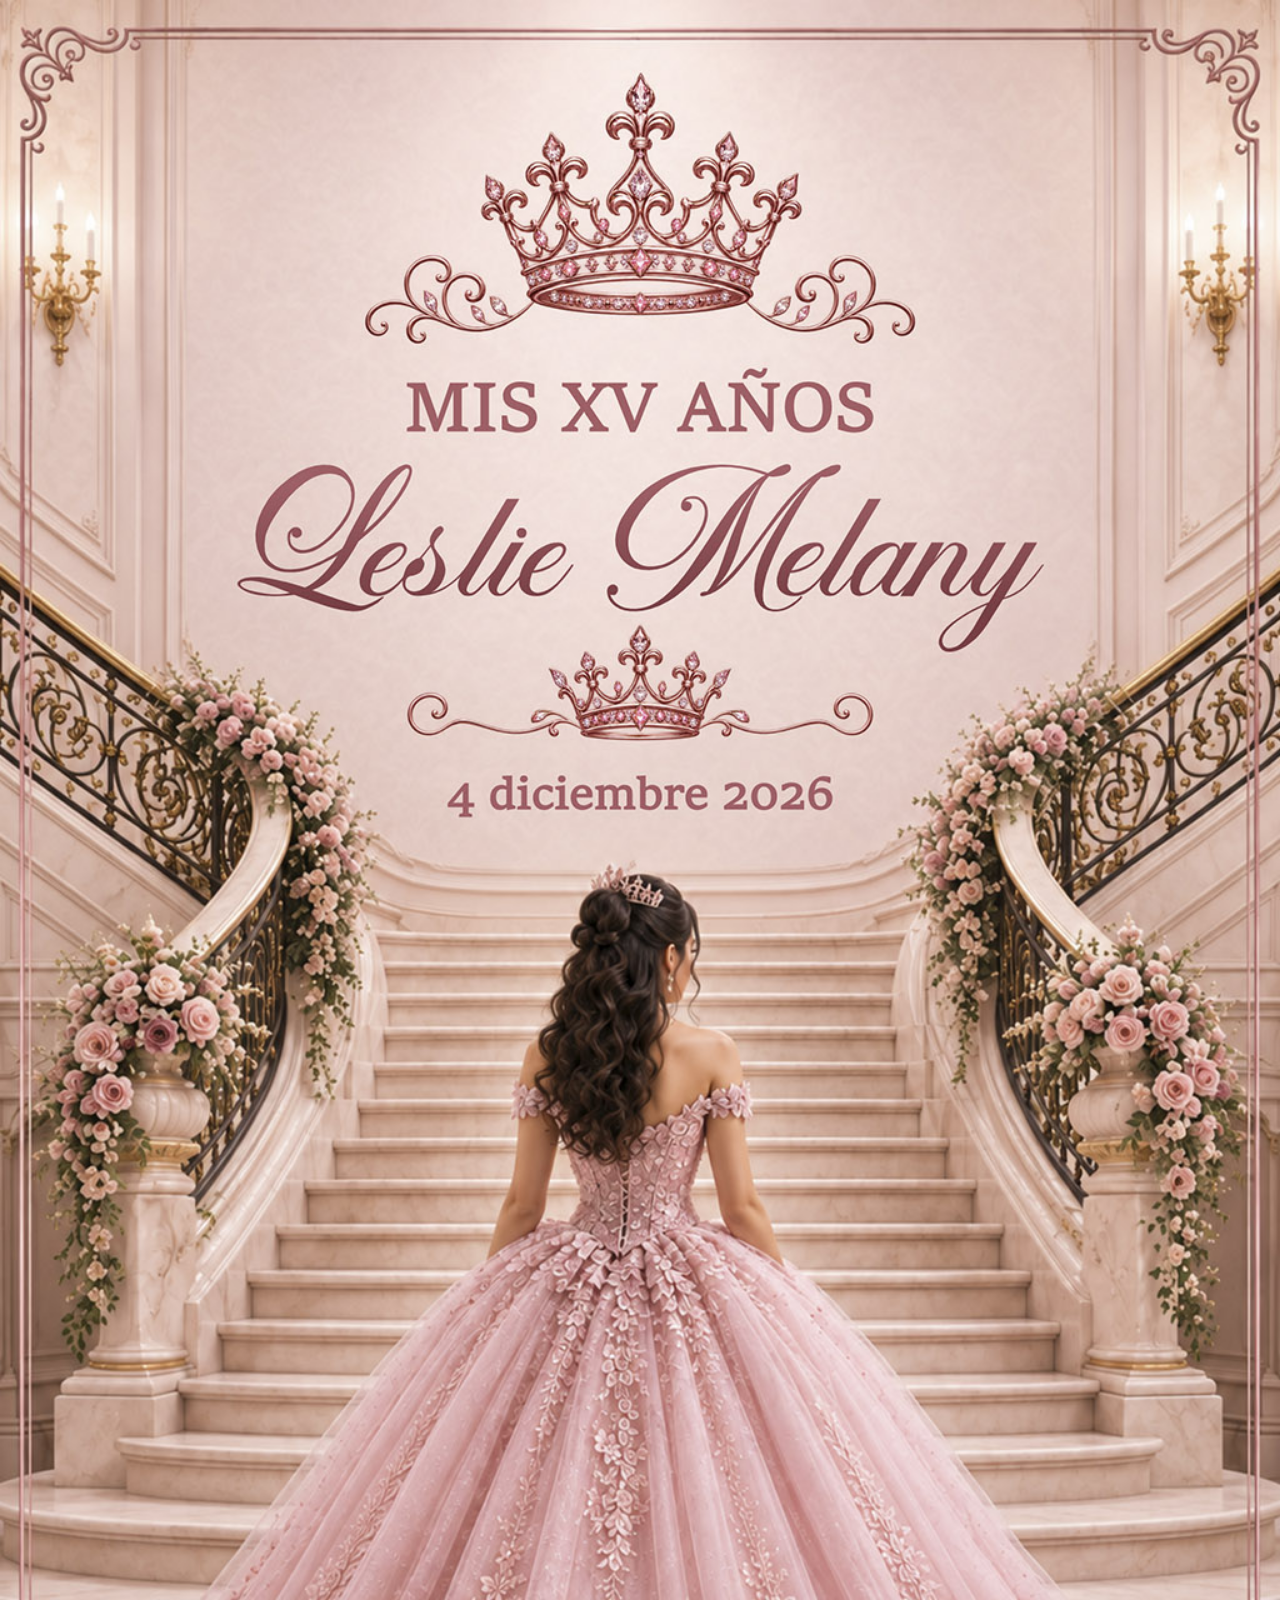
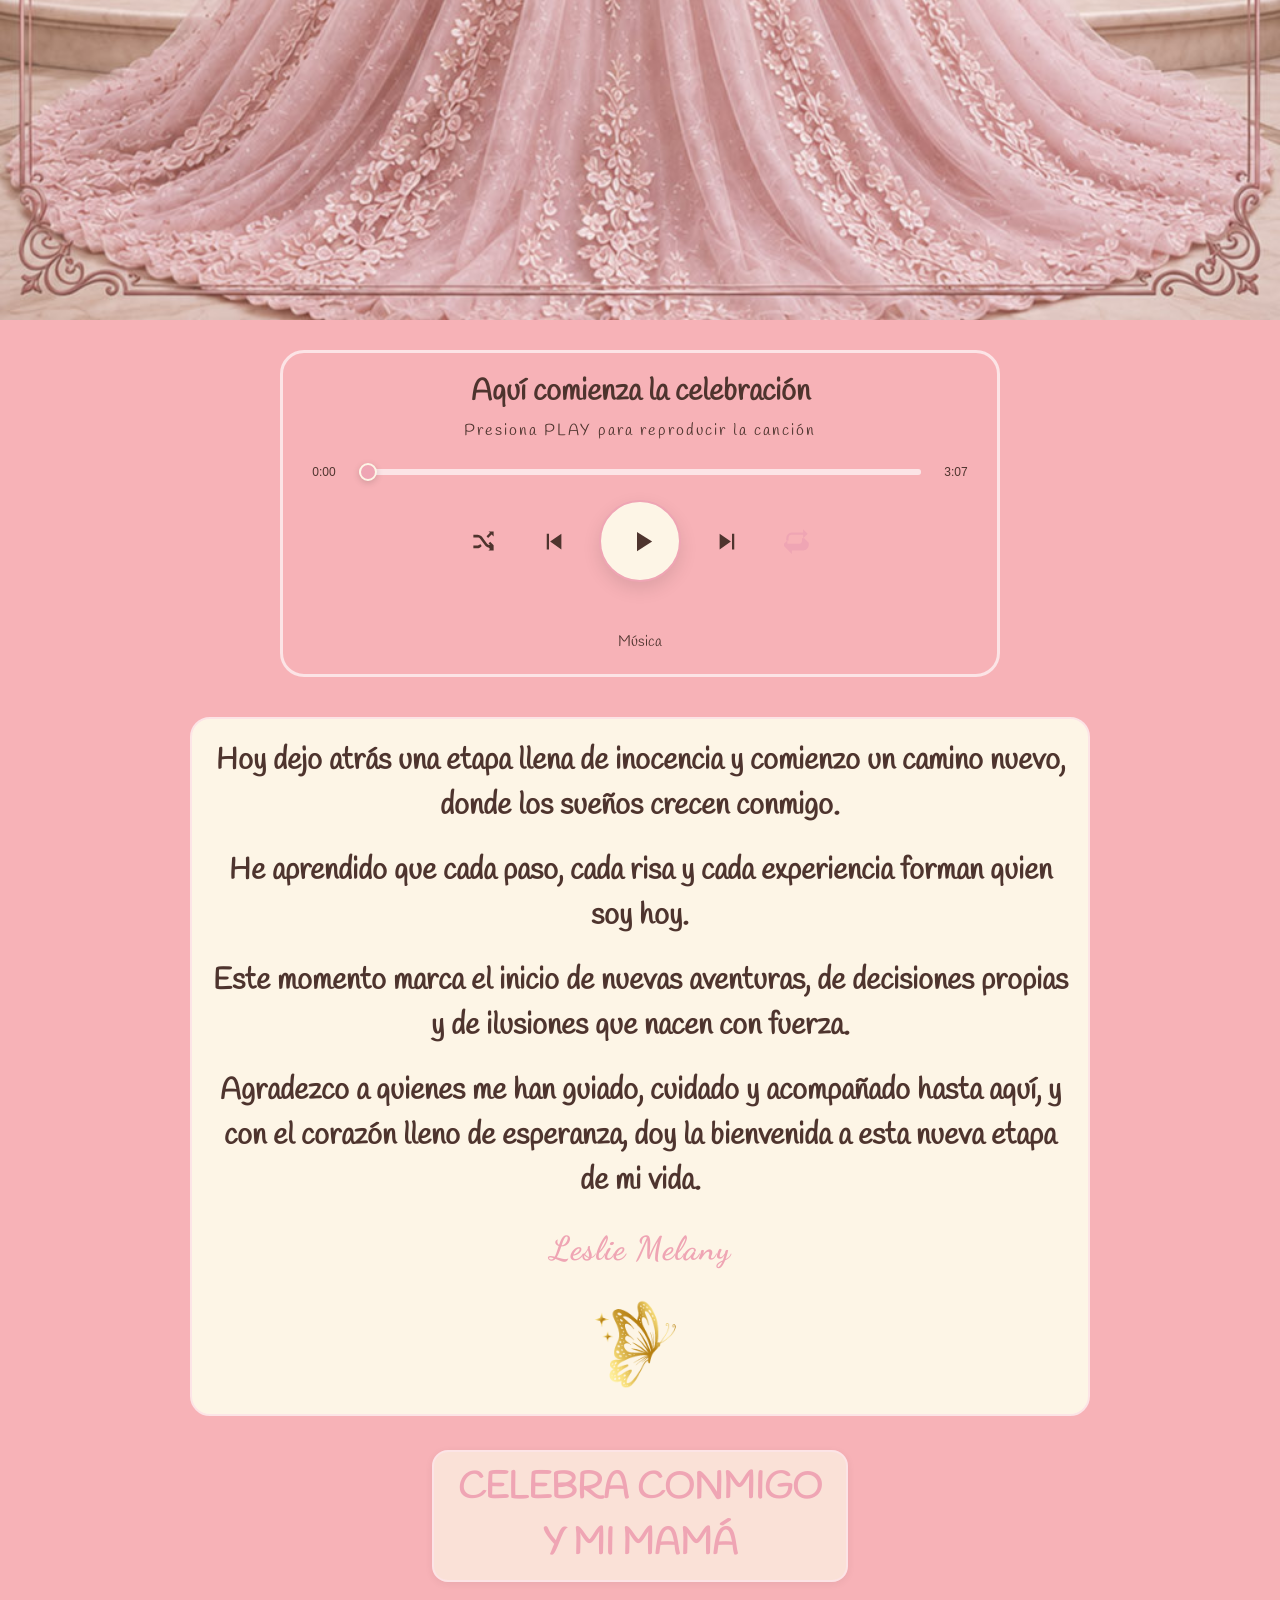
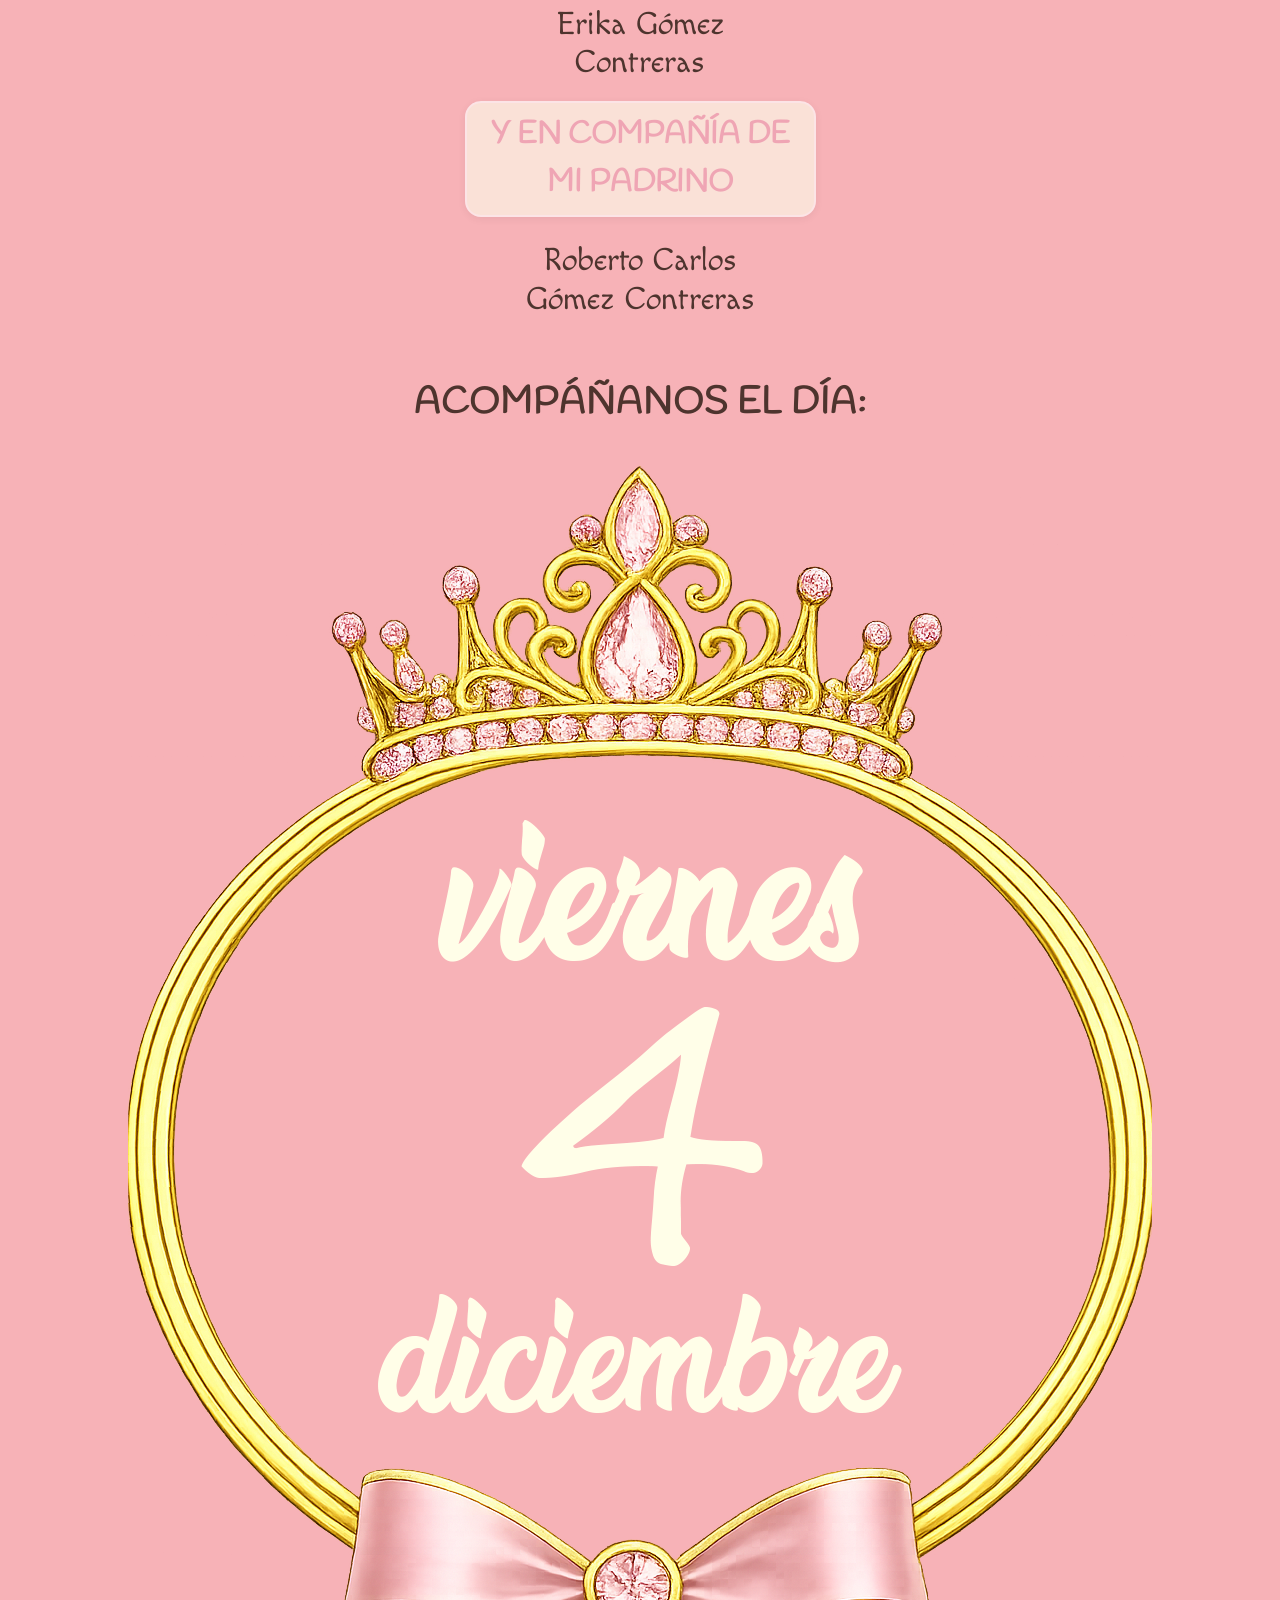
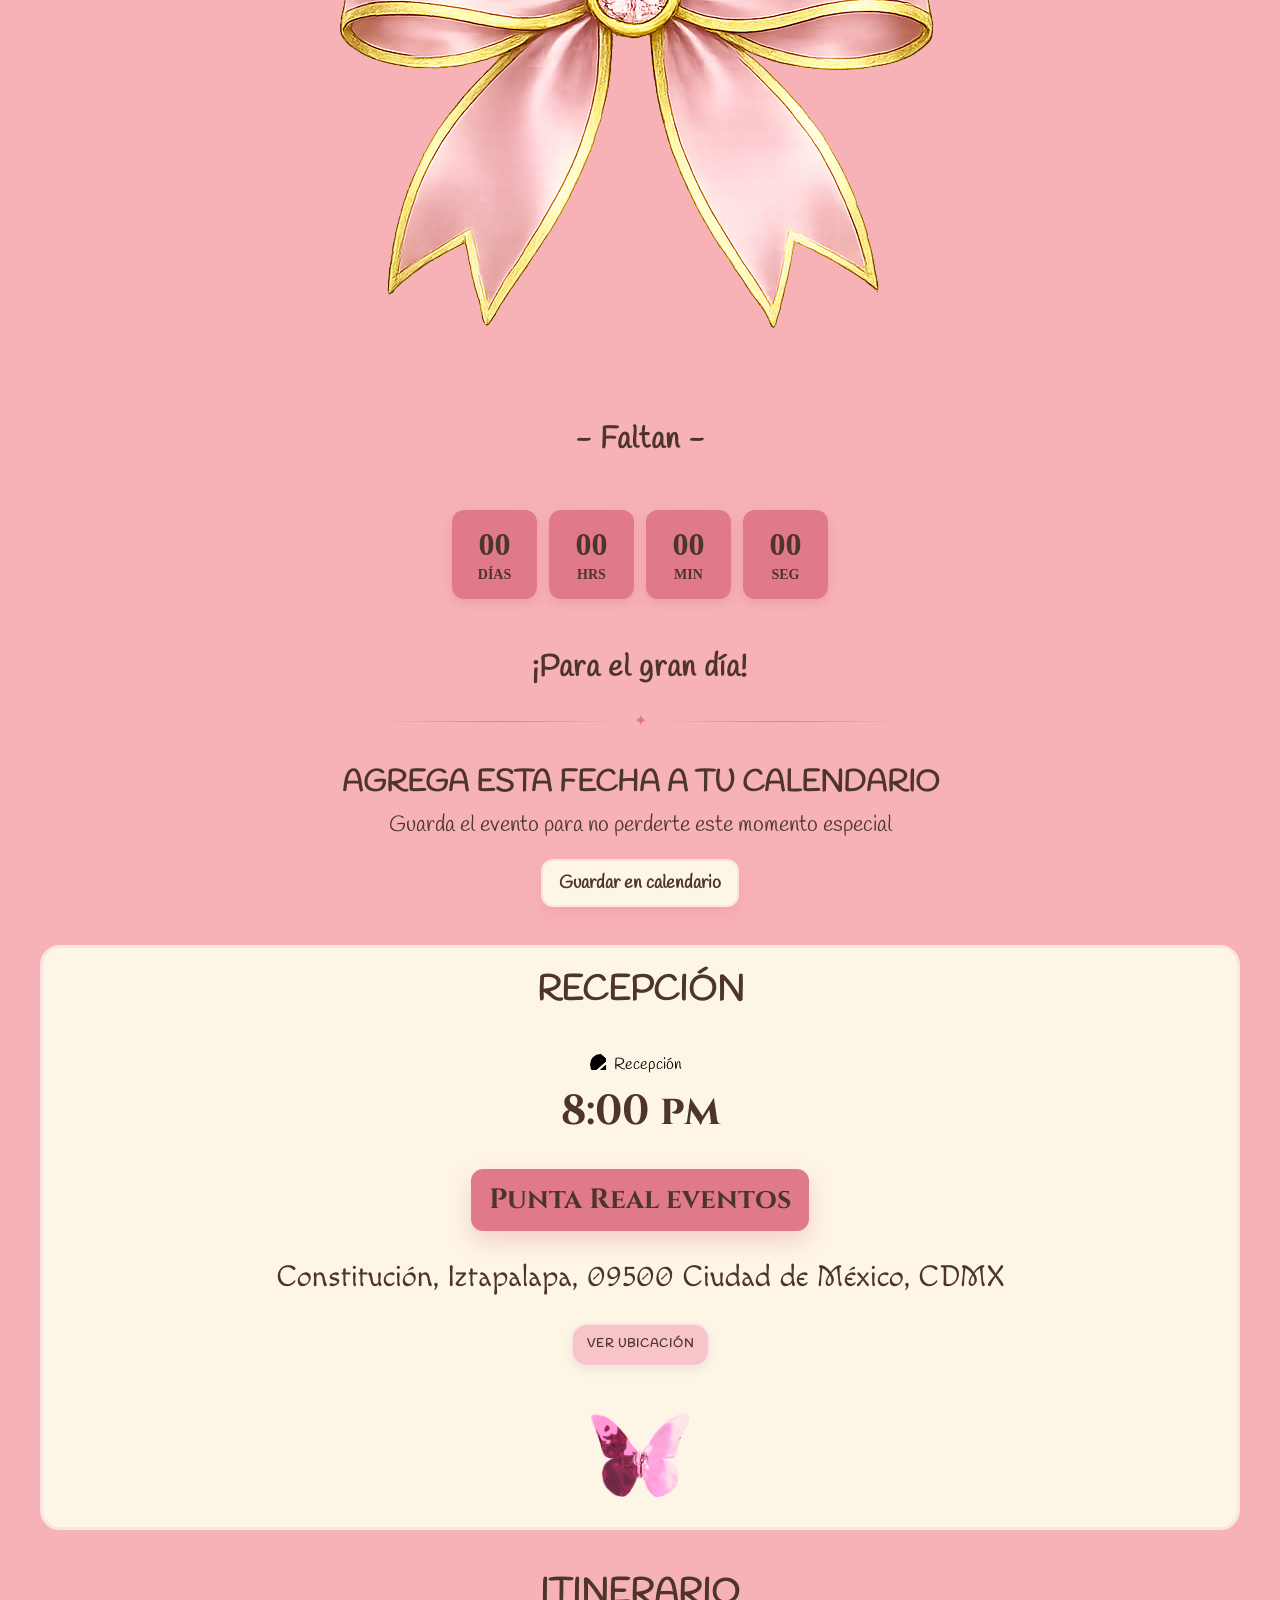
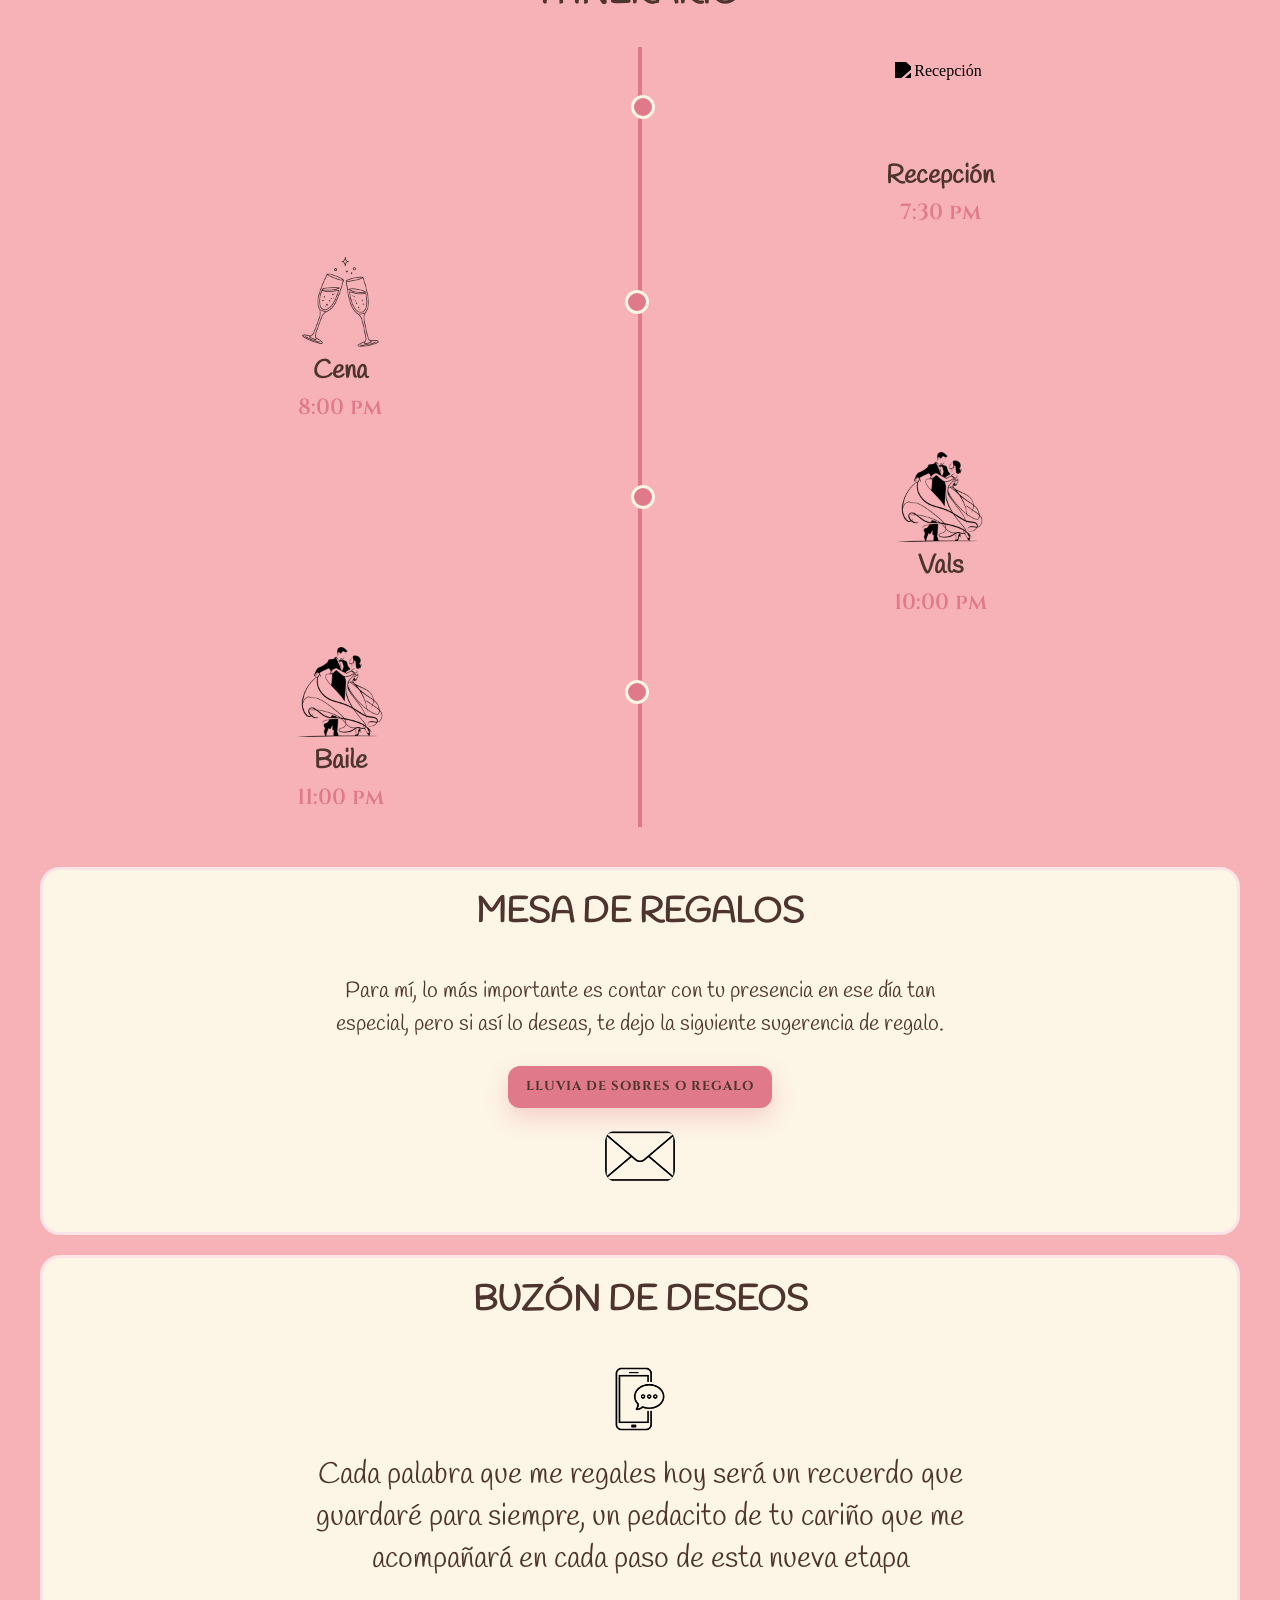
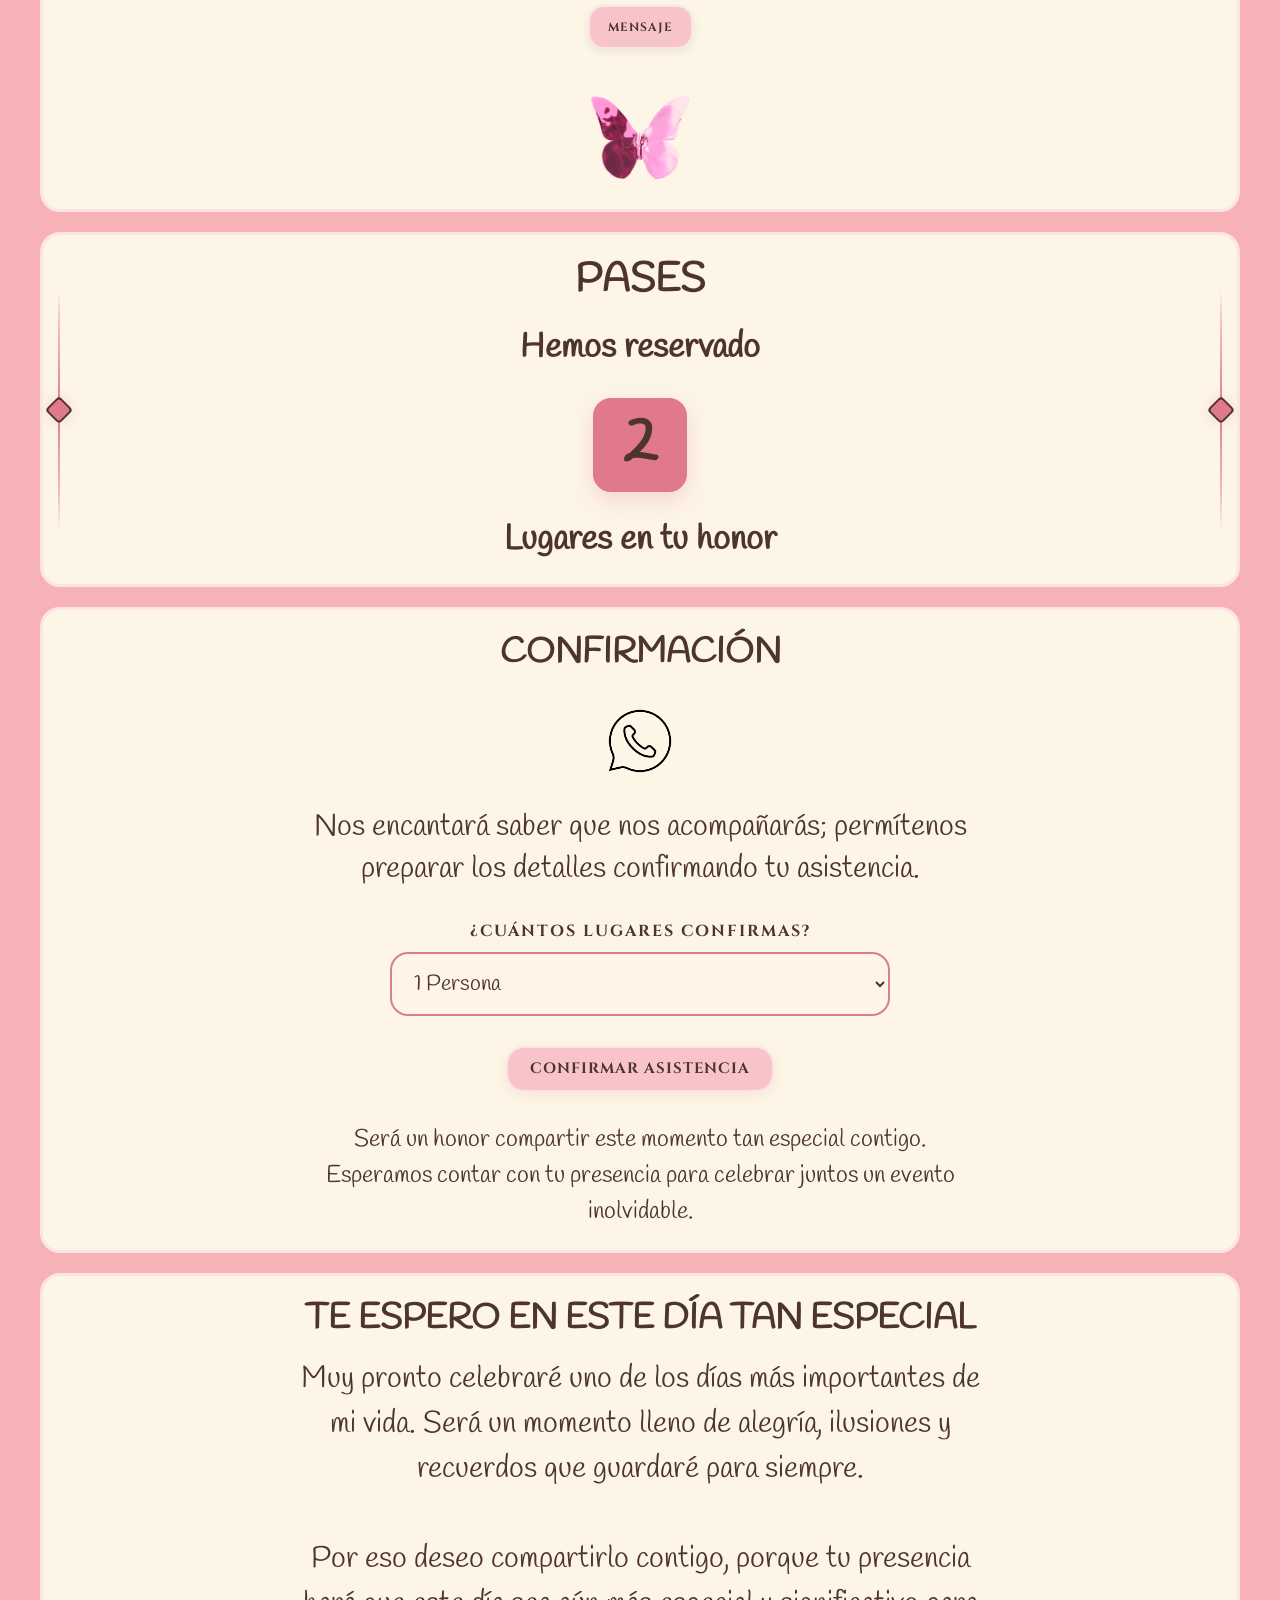
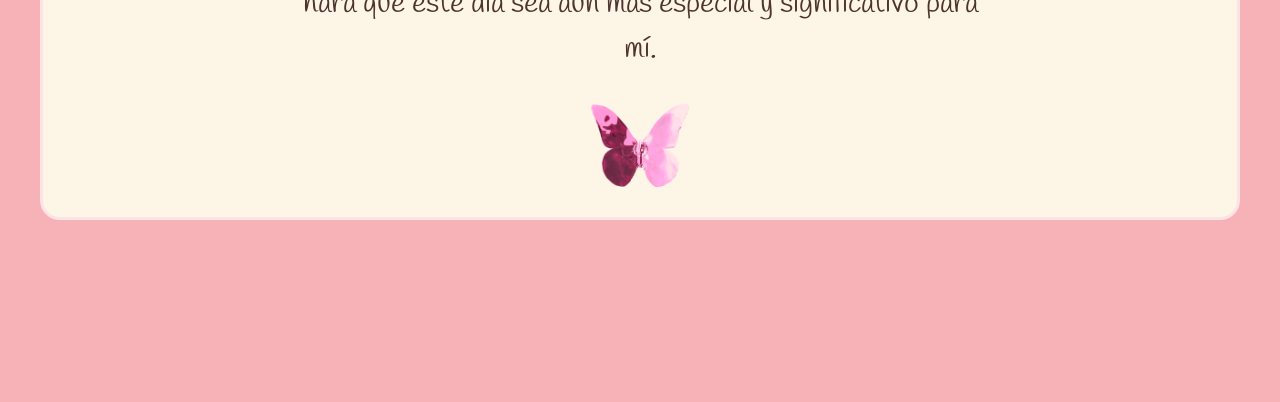
==== index.html @ 9db881d6 "sdf sdf" ====
<!DOCTYPE html>
<html lang="es">
<head>
    <meta charset="UTF-8">
    <meta name="viewport" content="width=device-width, initial-scale=1.0">
    <title>Mis XV Leslie Melany</title>

    <meta property="og:title" content="Mis XV Leslie Melany">
    <meta property="og:description" content="¡Te invito a celebrar conmigo este día tan especial!">
    <meta property="og:image" content="https://invitadoweb.github.io/LeslieMelany/f.png">
    <meta property="og:url" content="https://invitadoweb.github.io/LeslieMelany/">
    <meta property="og:type" content="website">

        <script src="js/tilda-fallback.min.js" async="" charset="utf-8"></script>
        <link rel="stylesheet" href="css/tilda-grid.min.css" type="text/css" media="all" onerror="this.loaderr='y';" />
        <link rel="stylesheet" href="css/tilda-blocks.min.css" type="text/css" media="all" onerror="this.loaderr='y';" />
        <link rel="preconnect" href="https://fonts.gstatic.com/" />
        <link href="https://fonts.googleapis.com/css2?family=Unbounded:wght@300;400;500;600;700&amp;subset=latin,cyrillic" rel="stylesheet" />
        <script nomodule="" src="js/tilda-polyfill.min.js" charset="utf-8"></script>
        <script type="text/javascript">
            function t_onReady(func) {
                if (document.readyState != "loading") { func(); } else { document.addEventListener("DOMContentLoaded", func); }
            }
            function t_onFuncLoad(funcName, okFunc, time) {
                if (typeof window[funcName] === "function") { okFunc(); } else { setTimeout(function () { t_onFuncLoad(funcName, okFunc, time); }, time || 100); }
            } 
        </script>
        <script src="js/tilda-scripts.min.js" charset="utf-8" defer="" onerror="this.loaderr='y';"></script>
        <script src="js/tilda-blocks.min.js" charset="utf-8" async="" onerror="this.loaderr='y';"></script>
        <script src="js/tilda-lazyload.min.js" charset="utf-8" async="" onerror="this.loaderr='y';"></script>
        <script src="js/tilda-events.min.js" charset="utf-8" async="" onerror="this.loaderr='y';"></script>
        <script type="text/javascript">window.dataLayer = window.dataLayer || [];</script>
        <script type="text/javascript">
            (function () {
                var ttt = "cebo"; var tt = "oog";
                var re = new RegExp("bot|g" + tt + "le|yandex|baidu|bing|msn|duckduckbot|teoma|slurp|crawler|spider|robot|crawling|fa" + ttt + "ok", "i");
                if (re.test(navigator.userAgent) === false && typeof sessionStorage != "undefined" && sessionStorage.getItem("visited") !== "y" && document.visibilityState) {
                    var style = document.createElement("style");
                    style.type = "text/css";
                    style.innerHTML = "@media screen and (min-width: 980px) {.t-records {opacity: 0;}.t-records_animated {-webkit-transition: opacity ease-in-out .2s;-moz-transition: opacity ease-in-out .2s;-o-transition: opacity ease-in-out .2s;transition: opacity ease-in-out .2s;}.t-records.t-records_visible {opacity: 1;}}";
                    document.getElementsByTagName("head")[0].appendChild(style);
                    function t_setvisRecs() {
                        var alr = document.querySelectorAll(".t-records");
                        Array.prototype.forEach.call(alr, function (el) { el.classList.add("t-records_animated"); });
                        setTimeout(function () { Array.prototype.forEach.call(alr, function (el) { el.classList.add("t-records_visible"); }); sessionStorage.setItem("visited", "y"); }, 400);
                    }
                    document.addEventListener("DOMContentLoaded", t_setvisRecs);
                }
            })();
        </script>
        <style type="text/css">div.t-records { opacity: 1; }</style>
    </head>
    <body class="t-body" style="margin: 0">
        <!--allrecords-->
        <div id="allrecords" class="t-records" data-hook="blocks-collection-content-node" data-tilda-project-id="17717526" data-tilda-page-id="172940803" data-tilda-page-alias="xv-a-camilanicole-" data-tilda-formskey="0c24ba798be5d52200f6fbb417717526" data-tilda-cookie="no" data-tilda-lazy="yes" data-tilda-root-zone="one" data-tilda-project-country="MX">

            <!-- PORTADA -->
            <div id="rec2776323803" class="r t-rec" style="" data-animationappear="off" data-record-type="131">
                <div class="t123"><div class="t-container_100"><div class="t-width t-width_100">
                    <section class="portada-143-escena">
                        <img src="img/portada.jpg" alt="Imagen fondo" class="portada-143-imagen-fondo" />
                    </section>
                    <style>
                        .portada-143-escena { width: 100%; padding: 0; background: #f5efe6; box-sizing: border-box; position: relative; overflow: hidden; }
                        .portada-143-imagen-fondo { width: 100%; height: auto; display: block; }
                    </style>
                </div></div></div>
            </div>

            <!-- MÚSICA — FIX: quitado data-iniciado="true" del HTML, el script lo pone él solo -->
            <div id="rec2776324003" class="r t-rec" style="" data-animationappear="off" data-record-type="131">
                <div class="t123"><div class="t-container_100"><div class="t-width t-width_100">
                    <link href="https://fonts.googleapis.com/css2?family=Handlee&display=swap" rel="stylesheet" />
          
                    
                    <!-- SIN data-iniciado="true" aquí — eso era el bug -->
                    <section class="musica-guion143-wrapper" data-bloque="musica-guion143">
                        <div class="musica-guion143-reproductor">
                            <div class="musica-guion143-titulo">Aquí comienza la celebración</div>
                            <div class="musica-guion143-indicacion">Presiona PLAY para reproducir la canción</div>
                            <div class="musica-guion143-progreso-contenedor">
                                <span class="musica-guion143-tiempo" data-musica-guion143-actual="">0:00</span>
                                <input class="musica-guion143-progreso" data-musica-guion143-progreso="" type="range" min="0" max="100" value="0" step="0.1" aria-label="Progreso de la canción" style="--musica-guion143-progreso: 0%" />
                                <span class="musica-guion143-tiempo" data-musica-guion143-duracion="">0:00</span>
                            </div>
                            <div class="musica-guion143-controles">
                                <button class="musica-guion143-control" data-musica-guion143-aleatorio="" type="button" aria-label="Activar reproducción aleatoria" aria-pressed="false">
                                    <svg viewBox="0 0 24 24" aria-hidden="true"><path d="M16.5 3H21v4.5l-1.8-1.8-3.1 3.1-1.4-1.4 3.1-3.1L16.5 3ZM3 6h3.6c1.7 0 3.2.8 4.2 2.1l4.4 5.8c.6.7 1.4 1.1 2.3 1.1h.3l-1.3-1.3 1.4-1.4L21 15.4V20h-4.6l1.4-1.4-1.3-1.3c-1.2-.2-2.2-.8-3-1.8L9.2 9.7C8.6 8.9 7.7 8.5 6.6 8.5H3V6Zm6.1 8.2 1.3 1.7c-1 1.3-2.4 2.1-4 2.1H3v-2.5h3.4c1 0 1.9-.4 2.7-1.3Z"></path></svg>
                                </button>
                                <button class="musica-guion143-control" data-musica-guion143-anterior="" type="button" aria-label="Volver al inicio de la canción">
                                    <svg viewBox="0 0 24 24" aria-hidden="true"><path d="M6 5h2v14H6V5Zm3 7 10-7v14L9 12Z"></path></svg>
                                </button>
                                <button class="musica-guion143-boton-principal" data-musica-guion143-play="" type="button" aria-label="Reproducir canción" aria-pressed="false">
                                    <svg class="musica-guion143-icono-play" viewBox="0 0 24 24" aria-hidden="true"><path d="M8 5v14l11-7L8 5Z"></path></svg>
                                    <svg class="musica-guion143-icono-pausa" viewBox="0 0 24 24" aria-hidden="true"><path d="M7 5h4v14H7V5Zm6 0h4v14h-4V5Z"></path></svg>
                                </button>
                                <button class="musica-guion143-control" data-musica-guion143-siguiente="" type="button" aria-label="Avanzar 10 segundos">
                                    <svg viewBox="0 0 24 24" aria-hidden="true"><path d="M16 5h2v14h-2V5ZM5 5l10 7-10 7V5Z"></path></svg>
                                </button>
                                <button class="musica-guion143-control musica-guion143-control-activo" data-musica-guion143-repetir="" type="button" aria-label="Desactivar repetición" aria-pressed="true">
                                    <svg viewBox="0 0 24 24" aria-hidden="true"><path d="m17 1 4 4-4 4V6H7a3 3 0 0 0-3 3v2H2V9a5 5 0 0 1 5-5h10V1Zm5 12v2a5 5 0 0 1-5 5H7v3l-4-4-4-4 4-4v3h10a3 3 0 0 0 3-3v-2h2Z"></path></svg>
                                </button>
                            </div>
                            <div class="musica-guion143-eq" aria-hidden="true">
                                <div class="musica-guion143-bar"></div>
                                <div class="musica-guion143-bar"></div>
                                <div class="musica-guion143-bar"></div>
                                <div class="musica-guion143-bar"></div>
                                <div class="musica-guion143-bar"></div>
                            </div>
                            <div class="musica-guion143-estado" data-musica-guion143-estado="" aria-live="polite">Música</div>
                        </div>
                    </section>

                    <script>
                    (function () {
                        var bloque = document.querySelector('[data-bloque="musica-guion143"]');
                        if (!bloque) return;

                        var reproductor   = bloque.querySelector('.musica-guion143-reproductor');
                        var botonPlay     = bloque.querySelector('[data-musica-guion143-play]');
                        var botonAnterior = bloque.querySelector('[data-musica-guion143-anterior]');
                        var botonSiguiente= bloque.querySelector('[data-musica-guion143-siguiente]');
                        var botonAleatorio= bloque.querySelector('[data-musica-guion143-aleatorio]');
                        var botonRepetir  = bloque.querySelector('[data-musica-guion143-repetir]');
                        var progreso      = bloque.querySelector('[data-musica-guion143-progreso]');
                        var tiempoActual  = bloque.querySelector('[data-musica-guion143-actual]');
                        var duracionEl    = bloque.querySelector('[data-musica-guion143-duracion]');
                        var estado        = bloque.querySelector('[data-musica-guion143-estado]');

                        var audio = new Audio('audio.mp3');
                        audio.preload = 'auto';
                        audio.loop = true;

                        function formatear(s) {
                            if (!Number.isFinite(s)) return '0:00';
                            return Math.floor(s/60) + ':' + String(Math.floor(s%60)).padStart(2,'0');
                        }

                        function actualizarBoton() {
                            var rep = !audio.paused;
                            botonPlay.classList.toggle('musica-guion143-playing', rep);
                            reproductor.classList.toggle('musica-guion143-reproduciendo', rep);
                            botonPlay.setAttribute('aria-pressed', String(rep));
                            botonPlay.setAttribute('aria-label', rep ? 'Pausar canción' : 'Reproducir canción');
                            estado.textContent = rep ? 'Reproduciendo' : 'Música';
                        }

                        function actualizarProgreso() {
                            if (!Number.isFinite(audio.duration) || audio.duration <= 0) return;
                            var pct = (audio.currentTime / audio.duration) * 100;
                            progreso.value = pct;
                            progreso.style.setProperty('--musica-guion143-progreso', pct + '%');
                            tiempoActual.textContent = formatear(audio.currentTime);
                        }

                        botonPlay.addEventListener('click', function () {
                            if (audio.paused) {
                                audio.play().catch(function(e) {
                                    estado.textContent = 'Presiona nuevamente para reproducir';
                                });
                            } else {
                                audio.pause();
                            }
                        });

                        botonAnterior.addEventListener('click', function () {
                            audio.currentTime = 0;
                            actualizarProgreso();
                        });

                        botonSiguiente.addEventListener('click', function () {
                            if (!Number.isFinite(audio.duration)) return;
                            audio.currentTime = Math.min(audio.currentTime + 10, audio.duration);
                            actualizarProgreso();
                        });

                        botonAleatorio.addEventListener('click', function () {
                            var activo = botonAleatorio.getAttribute('aria-pressed') !== 'true';
                            botonAleatorio.setAttribute('aria-pressed', String(activo));
                            botonAleatorio.classList.toggle('musica-guion143-control-activo', activo);
                        });

                        botonRepetir.addEventListener('click', function () {
                            audio.loop = !audio.loop;
                            botonRepetir.setAttribute('aria-pressed', String(audio.loop));
                            botonRepetir.classList.toggle('musica-guion143-control-activo', audio.loop);
                        });

                        progreso.addEventListener('input', function () {
                            if (!Number.isFinite(audio.duration) || audio.duration <= 0) return;
                            var pct = Number(progreso.value);
                            audio.currentTime = (pct / 100) * audio.duration;
                            progreso.style.setProperty('--musica-guion143-progreso', pct + '%');
                            tiempoActual.textContent = formatear(audio.currentTime);
                        });

                        audio.addEventListener('loadedmetadata', function () { duracionEl.textContent = formatear(audio.duration); });
                        audio.addEventListener('durationchange',  function () { duracionEl.textContent = formatear(audio.duration); });
                        audio.addEventListener('timeupdate', actualizarProgreso);
                        audio.addEventListener('play',  actualizarBoton);
                        audio.addEventListener('pause', actualizarBoton);
                        audio.addEventListener('ended', function () {
                            if (!audio.loop) { audio.currentTime = 0; actualizarProgreso(); actualizarBoton(); }
                        });
                        audio.addEventListener('error', function () {
                            estado.textContent = 'No fue posible cargar la canción';
                            botonPlay.classList.remove('musica-guion143-playing');
                            reproductor.classList.remove('musica-guion143-reproduciendo');
                        });

                        progreso.style.setProperty('--musica-guion143-progreso', '0%');
                        actualizarBoton();
                    })();
                    </script>
                </div></div></div>
            </div>

            <!-- PENSAMIENTO -->
            <div id="rec2776324103" class="r t-rec" style="" data-animationappear="off" data-record-type="131">
                <div class="t123"><div class="t-container_100"><div class="t-width t-width_100">
                    <link href="https://fonts.googleapis.com/css2?family=Handlee&family=Dancing+Script:wght@600&display=swap" rel="stylesheet" />
                    <section class="pensamiento-g143-wrapper" data-pensamiento-g143="">
                        <div class="pensamiento-g143-container">
                            <div class="pensamiento-g143-contenido">
                                <p class="pensamiento-g143-parrafo pensamiento-g143-fade">Hoy dejo atrás una etapa llena de inocencia y comienzo un camino nuevo, donde los sueños crecen conmigo.</p>
                                <p class="pensamiento-g143-parrafo pensamiento-g143-fade">He aprendido que cada paso, cada risa y cada experiencia forman quien soy hoy.</p>
                                <p class="pensamiento-g143-parrafo pensamiento-g143-fade">Este momento marca el inicio de nuevas aventuras, de decisiones propias y de ilusiones que nacen con fuerza.</p>
                                <p class="pensamiento-g143-parrafo pensamiento-g143-fade">Agradezco a quienes me han guiado, cuidado y acompañado hasta aquí, y con el corazón lleno de esperanza, doy la bienvenida a esta nueva etapa de mi vida.</p>



<p class="pensamiento-g143-parrafo pensamiento-g143-firma pensamiento-g143-fade"> Leslie Melany  </p>



                                <img src="gifs/gif2.gif" alt="Imagen decorativa" class="pensamiento-g143-gif pensamiento-g143-fade" loading="lazy" decoding="async" />
                            </div>
                        </div>
                    </section>
                    <script>
                    (function () {
                        var bloque = document.querySelector('[data-pensamiento-g143]');
                        if (!bloque) return;
                        var elementos = bloque.querySelectorAll('.pensamiento-g143-fade');
                        function mostrar() { elementos.forEach(function(e){ e.classList.add('pensamiento-g143-visible'); }); }
                        if (window.matchMedia('(prefers-reduced-motion: reduce)').matches || !('IntersectionObserver' in window)) { mostrar(); return; }
                        var obs = new IntersectionObserver(function(entries){ entries.forEach(function(entry){ if(entry.isIntersecting){ entry.target.classList.add('pensamiento-g143-visible'); obs.unobserve(entry.target); } }); }, { threshold: 0.15 });
                        elementos.forEach(function(e){ obs.observe(e); });
                    })();
                    </script>
                </div></div></div>
            </div>

            <!-- PADRES -->
            <div id="rec2776324303" class="r t-rec" style="" data-animationappear="off" data-record-type="131">
                <div class="t123"><div class="t-container_100"><div class="t-width t-width_100">
                    <link href="https://fonts.googleapis.com/css2?family=Handlee&family=Mountains+of+Christmas&family=Macondo&display=swap" rel="stylesheet" />
                    <section class="padres-guion-143-escena" data-padres-guion-143="">
                        <div class="padres-guion-143-texto-wrap">
                            <div class="padres-guion-143-texto padres-guion-143-fade">CELEBRA CONMIGO</div>
                            <div class="padres-guion-143-texto padres-guion-143-fade">Y MI MAMÁ</div>
                        </div>

                        
                        <div class="padres-guion-143-padres-wrap">
                            <div class="padres-guion-143-linea-madre">
                                <!--<img src="gifs/gif3.gif" class="padres-guion-143-img padres-guion-143-slide-left" alt="Decoración de mamá" decoding="async" />-->
                                <div class="padres-guion-143-madre padres-guion-143-fade">

                                    <div>Erika Gómez<br> Contreras </div>
                                 

                                </div>
                            </div>
                        </div>
                        <br>
                        
                      
                        
                        <div class="padres-guion-143-padrinos-titulo-wrap">
                            <div class="padres-guion-143-padrinos-titulo padres-guion-143-fade">Y EN COMPAÑÍA DE</div>
                            <div class="padres-guion-143-padrinos-titulo padres-guion-143-fade">MI PADRINO</div>
                        </div>
                        <div class="padres-guion-143-padrinos-wrap">
                            <div class="padres-guion-143-linea-madrina">
                             
                                <div class="padres-guion-143-madrina padres-guion-143-fade"><div> Roberto Carlos<br>Gómez Contreras </div></div>
                            </div>
                        </div>


                    </section>
                    <script>
                    (function () {
                        var bloque = document.querySelector('[data-padres-guion-143]');
                        if (!bloque) return;
                        var elementos = bloque.querySelectorAll('.padres-guion-143-fade, .padres-guion-143-slide-right, .padres-guion-143-slide-left');
                        function mostrar() { elementos.forEach(function(e){ e.classList.add('padres-guion-143-visible'); }); }
                        if (window.matchMedia('(prefers-reduced-motion: reduce)').matches || !('IntersectionObserver' in window)) { mostrar(); return; }
                        var obs = new IntersectionObserver(function(entries){ entries.forEach(function(entry){ if(entry.isIntersecting){ entry.target.classList.add('padres-guion-143-visible'); obs.unobserve(entry.target); } }); }, { threshold: 0.2 });
                        elementos.forEach(function(e){ obs.observe(e); });
                    })();
                    </script>
                </div></div></div>
            </div>

            <!-- FECHA / COUNTDOWN -->
            <div id="rec2776324703" class="r t-rec" style="" data-animationappear="off" data-record-type="131">
                <div class="t123"><div class="t-container_100"><div class="t-width t-width_100">
                    <link href="https://fonts.googleapis.com/css2?family=Handlee&display=swap" rel="stylesheet" />
                    <section class="fecha-p5-escena">
                        <div class="fecha-p5-contenedor">
                            <div class="fecha-p5-texto fecha-p5-fade visible">ACOMPÁÑANOS EL DÍA:</div>
                            <div class="fecha-p5-imagen-wrap fecha-p5-fade visible">
                                <img src="img/foto.png" alt="Imagen invitación" class="fecha-p5-imagen" />
                            </div>
                            <div class="fecha-p5-espacio"></div>
                            <div class="fecha-p5-texto fecha-p5-texto-secundario fecha-p5-fade visible">- Faltan -</div>
                            <div class="fecha-p5-espacio-grande"></div>
                            <div class="fecha-p5-countdown fecha-p5-fade visible">
                                <div class="fecha-p5-countdown-item"><div class="fecha-p5-countdown-number" id="fecha-p5-days">00</div><div class="fecha-p5-countdown-label">DÍAS</div></div>
                                <div class="fecha-p5-countdown-item"><div class="fecha-p5-countdown-number" id="fecha-p5-hours">00</div><div class="fecha-p5-countdown-label">HRS</div></div>
                                <div class="fecha-p5-countdown-item"><div class="fecha-p5-countdown-number" id="fecha-p5-minutes">00</div><div class="fecha-p5-countdown-label">MIN</div></div>
                                <div class="fecha-p5-countdown-item fecha-p5-countdown-segundos fecha-p5-segundos-salto" id="fecha-p5-seconds-box"><div class="fecha-p5-countdown-number" id="fecha-p5-seconds">00</div><div class="fecha-p5-countdown-label">SEG</div></div>
                            </div>
                            <div class="fecha-p5-espacio"></div>
                            <div class="fecha-p5-texto fecha-p5-texto-secundario fecha-p5-fade visible">¡Para el gran día!</div>
                            <div class="fecha-p5-separador fecha-p5-fade visible"><span></span><div class="fecha-p5-separador-icono">✦</div><span></span></div>
                            <div class="fecha-p5-calendar-wrap fecha-p5-fade visible">
                                <div class="fecha-p5-calendar-titulo">AGREGA ESTA FECHA A TU CALENDARIO</div>
                                <div class="fecha-p5-calendar-subtitulo">Guarda el evento para no perderte este momento especial</div>
                                <div class="fecha-p5-calendar-botones">
                                    <button type="button" id="fecha-p5-smart-calendar" class="fecha-p5-calendar-btn">Guardar en calendario</button>
                                </div>
                            </div>
                        </div>  
                    </section>
                    <script>
                    (function () {
                        var elementos = document.querySelectorAll('.fecha-p5-fade');
                        if ('IntersectionObserver' in window) {
                            var obs = new IntersectionObserver(function(entries,o){ entries.forEach(function(entry){ if(entry.isIntersecting){ entry.target.classList.add('visible'); o.unobserve(entry.target); } }); }, { threshold: 0.2 });
                            elementos.forEach(function(e){ obs.observe(e); });
                        } else { elementos.forEach(function(e){ e.classList.add('visible'); }); }
                    })();
                    (function () {
                        var countdownDate = new Date('Dec 04, 2026 20:00:00').getTime();
                        var eDias=document.getElementById('fecha-p5-days'), eHoras=document.getElementById('fecha-p5-hours'), eMin=document.getElementById('fecha-p5-minutes'), eSeg=document.getElementById('fecha-p5-seconds'), eBox=document.getElementById('fecha-p5-seconds-box');
                        var segAnterior=null;
                        function animar(){ eBox.classList.remove('fecha-p5-segundos-salto'); void eBox.offsetWidth; eBox.classList.add('fecha-p5-segundos-salto'); }
                        function tick(){
                            var d=Math.max(countdownDate-new Date().getTime(),0);
                            var dias=Math.floor(d/(864e5)), horas=Math.floor((d%864e5)/36e5), min=Math.floor((d%36e5)/6e4), seg=Math.floor((d%6e4)/1e3);
                            eDias.textContent=String(dias).padStart(2,'0'); eHoras.textContent=String(horas).padStart(2,'0'); eMin.textContent=String(min).padStart(2,'0'); eSeg.textContent=String(seg).padStart(2,'0');
                            if(segAnterior!==null && segAnterior!==seg && d>0) animar();
                            segAnterior=seg;
                        }
                        tick(); setInterval(tick,1000);
                    })();
                    (function(){
                        var title='Acompáñanos el gran día', desc='Guarda el evento un día antes.', loc='Ubicación en Invitación digital';
                        var start=new Date('2026-12-04T20:00:00'), end=new Date('2026-12-04T20:00:00');
                        function gDate(d){ var u=new Date(d.getTime()-d.getTimezoneOffset()*60000); return u.toISOString().replace(/[-:]/g,'').split('.')[0]+'Z'; }
                        var gUrl='https://calendar.google.com/calendar/render?action=TEMPLATE&text='+encodeURIComponent(title)+'&details='+encodeURIComponent(desc)+'&location='+encodeURIComponent(loc)+'&dates='+gDate(start)+'/'+gDate(end);
                        function ics(){
                            var c='BEGIN:VCALENDAR\nVERSION:2.0\nBEGIN:VEVENT\nUID:'+Date.now()+'@inv\nDTSTAMP:'+gDate(new Date())+'\nDTSTART:'+gDate(start)+'\nDTEND:'+gDate(end)+'\nSUMMARY:'+title+'\nDESCRIPTION:'+desc+'\nLOCATION:'+loc+'\nEND:VEVENT\nEND:VCALENDAR';
                            var b=new Blob([c],{type:'text/calendar;charset=utf-8'}), u=URL.createObjectURL(b), a=document.createElement('a'); a.href=u; a.download='evento.ics'; document.body.appendChild(a); a.click(); document.body.removeChild(a); URL.revokeObjectURL(u);
                        }
                        var isIOS=/iPhone|iPad|iPod/i.test(navigator.userAgent)||(navigator.platform==='MacIntel'&&navigator.maxTouchPoints>1);
                        document.getElementById('fecha-p5-smart-calendar').addEventListener('click',function(){ isIOS?ics():window.open(gUrl,'_blank'); });
                    })();
                    </script>
                </div></div></div>
            </div>

            <!-- CEREMONIA RELIGIOSA 
            <div id="rec2776325003" class="r t-rec" style="" data-animationappear="off" data-record-type="131">
                <div class="t123"><div class="t-container_100"><div class="t-width t-width_100">
                    <link href="https://fonts.googleapis.com/css2?family=Handlee&family=Cinzel:wght@500;700&family=Macondo&display=swap" rel="stylesheet" />
                    <section class="ceremonia-religiosa-143-wrapper" data-ceremonia-religiosa-143="">
                        <div class="ceremonia-religiosa-143-container">
                            <div class="ceremonia-religiosa-143-titulo ceremonia-religiosa-143-fade">CEREMONIA RELIGIOSA</div>
                            <img src="img/ia.png" alt="Icono de ceremonia religiosa" class="ceremonia-religiosa-143-img ceremonia-religiosa-143-img-santuario ceremonia-religiosa-143-fade" decoding="async" />
                            <div class="ceremonia-religiosa-143-subtitulo ceremonia-religiosa-143-hora ceremonia-religiosa-143-fade">6:00 pm</div>
                            <div class="ceremonia-religiosa-143-subtitulo ceremonia-religiosa-143-santuario ceremonia-religiosa-143-fade">Parroquia de la Santísima Virgen de Guadalupe y Cristo Resucitado</div>
                            <div class="ceremonia-religiosa-143-direccion ceremonia-religiosa-143-fade">Flor de Dalia 52, Lomas de San Lorenzo, Iztapalapa<br />09780 Ciudad de México, CDMX</div>
                            <a href="https://share.google/4v2GwCddBhtx7RZvs" target="_blank" rel="noopener noreferrer" class="ceremonia-religiosa-143-btn ceremonia-religiosa-143-fade">VER UBICACIÓN</a>
                            <img src="img/foto.png" alt="Imagen decorativa" class="ceremonia-religiosa-143-img ceremonia-religiosa-143-img-final ceremonia-religiosa-143-fade" loading="lazy" decoding="async" />
                        </div>
                    </section>
                    <script>
                    (function(){
                        var b=document.querySelector('[data-ceremonia-religiosa-143]'); if(!b) return;
                        var els=b.querySelectorAll('.ceremonia-religiosa-143-fade');
                        function show(){ els.forEach(function(e){ e.classList.add('ceremonia-religiosa-143-visible'); }); }
                        if(window.matchMedia('(prefers-reduced-motion: reduce)').matches||!('IntersectionObserver' in window)){ show(); return; }
                        var obs=new IntersectionObserver(function(entries){ entries.forEach(function(e){ if(e.isIntersecting){ e.target.classList.add('ceremonia-religiosa-143-visible'); obs.unobserve(e.target); } }); },{threshold:0.15});
                        els.forEach(function(e){ obs.observe(e); });
                    })();
                    </script>
                </div></div></div>
            </div>-->

            <!-- RECEPCIÓN -->
            <div id="rec2776325103" class="r t-rec" style="" data-animationappear="off" data-record-type="131">
                <div class="t123"><div class="t-container_100"><div class="t-width t-width_100">
                    <link href="https://fonts.googleapis.com/css2?family=Handlee&family=Cinzel:wght@500;700&family=Macondo&display=swap" rel="stylesheet" />
                    <section class="recepcion-guion-143-wrapper" data-recepcion-guion-143="">
                        <div class="recepcion-guion-143-container">
                            <div class="recepcion-guion-143-titulo recepcion-guion-143-fade">RECEPCIÓN</div>
                            <img src="https://optim.tildacdn.one/tild6234-3234-4765-b834-366563653039/-/format/webp/i_6.png.webp" alt="Recepción" class="recepcion-guion-143-img recepcion-guion-143-img-santuario recepcion-guion-143-fade" decoding="async" />
                            <div class="recepcion-guion-143-subtitulo recepcion-guion-143-hora recepcion-guion-143-fade">8:00 pm</div>
                            <div class="recepcion-guion-143-subtitulo recepcion-guion-143-santuario recepcion-guion-143-fade">Punta Real eventos</div>
                            <div class="recepcion-guion-143-direccion recepcion-guion-143-fade">Constitución, Iztapalapa, 09500 Ciudad de México, CDMX</div>
                            <a href="https://maps.app.goo.gl/L5jtHcmm9QMbdFtr9" target="_blank" rel="noopener noreferrer" class="recepcion-guion-143-btn recepcion-guion-143-fade">VER UBICACIÓN</a>
                            <img src="gifs/gif1.gif" alt="Imagen decorativa" class="recepcion-guion-143-img recepcion-guion-143-img-final recepcion-guion-143-fade" loading="lazy" decoding="async" />
                        </div>
                    </section>
                    <script>
                    (function(){
                        var b=document.querySelector('[data-recepcion-guion-143]'); if(!b) return;
                        var els=b.querySelectorAll('.recepcion-guion-143-fade');
                        function show(){ els.forEach(function(e){ e.classList.add('recepcion-guion-143-visible'); }); }
                        if(window.matchMedia('(prefers-reduced-motion: reduce)').matches||!('IntersectionObserver' in window)){ show(); return; }
                        var obs=new IntersectionObserver(function(entries){ entries.forEach(function(e){ if(e.isIntersecting){ e.target.classList.add('recepcion-guion-143-visible'); obs.unobserve(e.target); } }); },{threshold:0.15});
                        els.forEach(function(e){ obs.observe(e); });
                    })();
                    </script>
                </div></div></div>
            </div>

            <!-- ITINERARIO -->
            <div id="rec2776325303" class="r t-rec" style="" data-animationappear="off" data-record-type="131">
                <div class="t123"><div class="t-container_100"><div class="t-width t-width_100">
                    <link href="https://fonts.googleapis.com/css2?family=Handlee&family=Cinzel:wght@600;700&display=swap" rel="stylesheet" />
                    <section class="itinerario-p8-escena">
                        <div class="itinerario-p8-texto">ITINERARIO</div>
                        <div class="itinerario-p8-timeline">
                        
                            

                            <div class="itinerario-p8-item right ">
                                <div class="contenido">
                                    <img src="https://optim.tildacdn.one/tild3836-6130-4761-a462-663538613936/-/format/webp/i_3.png.webp" class="icono-evento" alt="Recepción" />
                                    <div class="evento">Recepción</div>
                                    <div class="hora">7:30 pm</div>
                                </div>
                            </div>

                            <div class="itinerario-p8-item left">
                                <div class="contenido">
                                    <img src="img/i_13.png" class="icono-evento" alt="Cena" />
                                    <div class="evento">Cena</div>
                                    <div class="hora">8:00 pm</div>
                                </div>
                            </div>


                            <div class="itinerario-p8-item  right">
                                <div class="contenido">
                                    <img src="img/i_12.png" class="icono-evento" alt="Baile" />
                                    <div class="evento">Vals</div>
                                    <div class="hora">10:00 pm</div>
                                </div>
                            </div>
                            
                     
                            

                            <div class="itinerario-p8-item  left">
                                <div class="contenido">
                                    <img src="img/i_12.png" class="icono-evento" alt="Baile" />
                                    <div class="evento">Baile</div>
                                    <div class="hora">11:00 pm</div>
                                    
                                </div>
                            </div>
                            
                            




                        </div>

                    </section>
                    <script>
                    (function(){
                        var items=document.querySelectorAll('.itinerario-p8-item');
                        var obs=new IntersectionObserver(function(entries){ entries.forEach(function(e){ if(e.isIntersecting) e.target.classList.add('visible'); }); },{threshold:0.25});
                        items.forEach(function(el){ obs.observe(el); });
                    })();
                    </script>
                </div></div></div>
            </div>

            <!-- VESTIMENTA 
            <div id="rec2806140703" class="r t-rec" style="" data-animationappear="off" data-record-type="131">
                <div class="t123"><div class="t-container_100"><div class="t-width t-width_100">
                    <link href="https://fonts.googleapis.com/css2?family=Handlee&family=Cinzel:wght@500;700&display=swap" rel="stylesheet" />
                    <section class="vestimenta-145-wrapper" data-vestimenta-145="">
                        <div class="vestimenta-145-container">
                            <div class="vestimenta-145-titulo vestimenta-145-fade">VESTIMENTA</div>
                            <div class="vestimenta-145-etiqueta vestimenta-145-fade">FORMAL</div>
                            <img src="img/i_10.png" alt="Vestimenta formal" class="vestimenta-145-icono vestimenta-145-icono-capa vestimenta-145-fade" decoding="async" />
                            <div class="vestimenta-145-texto vestimenta-145-fade">El color <strong>ROSA</strong> está reservado para la quinceañera</div>

                        </div>
                    </section>
                    <script>
                    (function(){
                        var b=document.querySelector('[data-vestimenta-145]'); if(!b) return;
                        var els=b.querySelectorAll('.vestimenta-145-fade');
                        function show(){ els.forEach(function(e){ e.classList.add('vestimenta-145-visible'); }); }
                        if(window.matchMedia('(prefers-reduced-motion: reduce)').matches||!('IntersectionObserver' in window)){ show(); return; }
                        var obs=new IntersectionObserver(function(entries){ entries.forEach(function(e){ if(e.isIntersecting){ e.target.classList.add('vestimenta-145-visible'); obs.unobserve(e.target); } }); },{threshold:0.15});
                        els.forEach(function(e){ obs.observe(e); });
                    })();
                    </script>
                </div></div></div>
            </div>-->

            <!-- MESA DE REGALOS -->
            <div id="rec2776325503" class="r t-rec" style="" data-animationappear="off" data-record-type="131">
                <div class="t123"><div class="t-container_100"><div class="t-width t-width_100">
                    <link href="https://fonts.googleapis.com/css2?family=Handlee&family=Cinzel:wght@500;700&display=swap" rel="stylesheet" />
                    <section class="mesa-145-wrapper" data-mesa-145="">
                        <div class="mesa-145-container mesa-145-fade">
                            <div class="mesa-145-titulo mesa-145-fade">MESA DE REGALOS</div>
                            <div class="mesa-145-subtitulo mesa-145-fade">Para mí, lo más importante es contar con tu presencia en ese día tan especial, pero si así lo deseas, te dejo la siguiente sugerencia de regalo.</div>
                            <div class="mesa-145-seccion mesa-145-fade">
                                <div class="mesa-145-etiqueta mesa-145-fade">LLUVIA DE SOBRES O REGALO</div>
                                <img src="img/i_11.png" alt="Lluvia de sobres" class="mesa-145-img mesa-145-fade" decoding="async" />
                                
                            </div>

                        </div>
                    </section>
                    <script>
                    (function(){
                        var b=document.querySelector('[data-mesa-145]'); if(!b) return;
                        var els=b.querySelectorAll('.mesa-145-fade');
                        function show(){ els.forEach(function(e){ e.classList.add('mesa-145-visible'); }); }
                        if(window.matchMedia('(prefers-reduced-motion: reduce)').matches||!('IntersectionObserver' in window)){ show(); return; }
                        var obs=new IntersectionObserver(function(entries){ entries.forEach(function(e){ if(e.isIntersecting){ e.target.classList.add('mesa-145-visible'); obs.unobserve(e.target); } }); },{threshold:0.15});
                        els.forEach(function(e){ obs.observe(e); });
                    })();
                    </script>
                </div></div></div>
            </div>

            <!-- BUZÓN DE DESEOS -->
            <div id="rec2776325803" class="r t-rec" style="" data-animationappear="off" data-record-type="131">
                <div class="t123"><div class="t-container_100"><div class="t-width t-width_100">
                    <link href="https://fonts.googleapis.com/css2?family=Handlee&family=Cinzel:wght@500;700&display=swap" rel="stylesheet" />
                    <section class="buzon143-wrapper" data-bloque="buzon143">
                        <div class="buzon143-container">
                            <div class="buzon143-titulo buzon143-fade">BUZÓN DE DESEOS</div>
                            <img src="img/i_1.png" alt="Buzón de deseos" class="buzon143-img-icono buzon143-fade" />
                            <div class="buzon143-texto buzon143-fade">Cada palabra que me regales hoy será un recuerdo que guardaré para siempre, un pedacito de tu cariño que me acompañará en cada paso de esta nueva etapa</div>
                            <a href="https://wa.me/+5215549177081?text=Hola%20mi%20deseo%20para%20ti%20es..." target="_blank" rel="noopener noreferrer" class="buzon143-btn buzon143-fade">MENSAJE</a>
                            <img src="gifs/gif1.gif" alt="Imagen decorativa final" class="buzon143-img-final buzon143-fade" />
                        </div>
                    </section>
                    <script>
                    (function(){
                        var b=document.querySelector('[data-bloque="buzon143"]'); if(!b) return;
                        var els=b.querySelectorAll('.buzon143-fade');
                        function show(){ els.forEach(function(e){ e.classList.add('buzon143-visible'); }); }
                        if(window.matchMedia('(prefers-reduced-motion: reduce)').matches){ show(); return; }
                        if('IntersectionObserver' in window){
                            var obs=new IntersectionObserver(function(entries,o){ entries.forEach(function(e){ if(e.isIntersecting){ e.target.classList.add('buzon143-visible'); o.unobserve(e.target); } }); },{threshold:0.15});
                            els.forEach(function(e){ obs.observe(e); });
                        } else { show(); }
                    })();
                    </script>
                </div></div></div>
            </div>

            <!-- CONFIRMACIÓN Y PASES -->
            <div id="rec2776326003" class="r t-rec" style="" data-animationappear="off" data-record-type="131">
                <div class="t123"><div class="t-container_100"><div class="t-width t-width_100">
                    <link href="https://fonts.googleapis.com/css2?family=Handlee&family=Cinzel:wght@500;700&display=swap" rel="stylesheet" />
                    <main class="confirmacion-pases-105-bloque" data-bloque="confirmacion-pases-105">
                        <section class="pases-guion-105-escena">
                            <div class="pases-guion-105-contenedor">
                                <div class="pases-guion-105-separador pases-guion-105-separador-izquierdo" aria-hidden="true"></div>
                                <div class="pases-guion-105-separador pases-guion-105-separador-derecho" aria-hidden="true"></div>
                                <div class="pases-guion-105-titulo pases-guion-105-fade">PASES</div>
                                <div class="pases-guion-105-arriba pases-guion-105-fade">Hemos reservado</div>
                                <div class="pases-guion-105-numero-wrap pases-guion-105-fade">
                                    <div class="pases-guion-105-numero" data-elemento="numero-pases">#</div>
                                </div>
                                <div class="pases-guion-105-abajo pases-guion-105-fade">Lugares en tu honor</div>
                            </div>
                        </section>
                        <section class="confirmacion145-wrapper">
                            <div class="confirmacion145-container">
                                <div class="confirmacion145-titulo confirmacion145-fade">CONFIRMACIÓN</div>
                                <img src="img/i_2.png" alt="Confirmación de asistencia" class="confirmacion145-img-icono confirmacion145-fade" />
                                <div class="confirmacion145-texto confirmacion145-fade">Nos encantará saber que nos acompañarás; permítenos preparar los detalles confirmando tu asistencia.</div>
                                <div class="confirmacion145-selector-wrap confirmacion145-fade">
                                    <label for="confirmacion145-select-pases" class="confirmacion145-select-label">¿Cuántos lugares confirmas?</label>
                                    <select id="confirmacion145-select-pases" class="confirmacion145-select" data-elemento="selector-pases" aria-label="Cantidad de lugares que se confirmarán">
                                        <option value="1">1 Persona</option>
                                        <option value="2">2 Personas</option>   
                                    </select>
                                </div>
                                <a href="#" target="_blank" rel="noopener noreferrer" class="confirmacion145-btn confirmacion145-fade" data-elemento="boton-whatsapp">CONFIRMAR ASISTENCIA</a>
                                <div class="confirmacion145-despedida confirmacion145-fade">Será un honor compartir este momento tan especial contigo. Esperamos contar con tu presencia para celebrar juntos un evento inolvidable.</div>
                                
                                
                            </div>
                        </section>
                    </main>
                    <script>
                    (function(){
                        var bloque=document.querySelector('[data-bloque="confirmacion-pases-105"]'); if(!bloque) return;
                        var params=new URLSearchParams(window.location.search), pasesParam=params.get('pases');
                        var totalPases=(pasesParam&&!isNaN(pasesParam)&&Number(pasesParam)>0)?Math.floor(Number(pasesParam)):2;
                        var numEl=bloque.querySelector('[data-elemento="numero-pases"]');
                        var selEl=bloque.querySelector('[data-elemento="selector-pases"]');
                        var btnEl=bloque.querySelector('[data-elemento="boton-whatsapp"]');
                        numEl.textContent=totalPases;
                        selEl.innerHTML='';
                        for(var i=1;i<=totalPases;i++){ var o=document.createElement('option'); o.value=i; o.textContent=i===1?'1 Persona':i+' Personas'; selEl.appendChild(o); }
                        function updateWA(){ var c=selEl.value; btnEl.href='https://wa.me/+5215549177081?text='+encodeURIComponent('Hola, confirmo mi asistencia para '+c+(c==='1'?' persona.':' personas.')+' Muchas gracias.'); }
                        selEl.addEventListener('change',updateWA); updateWA();
                        var els=bloque.querySelectorAll('.pases-guion-105-fade, .confirmacion145-fade');
                        function show(){ els.forEach(function(e){ e.classList.add('confirmacion-pases-105-visible'); }); }
                        if(window.matchMedia('(prefers-reduced-motion: reduce)').matches){ show(); return; }
                        if('IntersectionObserver' in window){
                            var obs=new IntersectionObserver(function(entries,o){ entries.forEach(function(e){ if(e.isIntersecting){ e.target.classList.add('confirmacion-pases-105-visible'); o.unobserve(e.target); } }); },{threshold:0.15});
                            els.forEach(function(e){ obs.observe(e); });
                        } else { show(); }
                    })();
                    </script>
                </div></div></div>
            </div>

            <!-- MENSAJE FINAL -->
            <div id="rec2776326103" class="r t-rec" style="" data-animationappear="off" data-record-type="131">
                <div class="t123"><div class="t-container_100"><div class="t-width t-width_100">
                    <link href="https://fonts.googleapis.com/css2?family=Handlee&family=Cinzel:wght@500;700&display=swap" rel="stylesheet" />
                    <section class="mensaje-37b-wrapper" data-bloque="mensaje-37b">
                        <div class="mensaje-37b-container">
                            <div class="mensaje-37b-titulo mensaje-37b-fade">TE ESPERO EN ESTE DÍA TAN ESPECIAL</div>
                            <div class="mensaje-37b-texto mensaje-37b-fade">Muy pronto celebraré uno de los días más importantes de mi vida. Será un momento lleno de alegría, ilusiones y recuerdos que guardaré para siempre.<br /><br />Por eso deseo compartirlo contigo, porque tu presencia hará que este día sea aún más especial y significativo para mí.</div>
                            <img src="gifs/gif1.gif" alt="Imagen decorativa final" class="mensaje-37b-imagen-final mensaje-37b-fade" />
                        </div>
                    </section>
                    <script>
                    (function(){
                        var b=document.querySelector('[data-bloque="mensaje-37b"]'); if(!b) return;
                        var els=b.querySelectorAll('.mensaje-37b-fade');
                        function show(){ els.forEach(function(e){ e.classList.add('mensaje-37b-visible'); }); }
                        if(window.matchMedia('(prefers-reduced-motion: reduce)').matches){ show(); return; }
                        if('IntersectionObserver' in window){
                            var obs=new IntersectionObserver(function(entries,o){ entries.forEach(function(e){ if(e.isIntersecting){ e.target.classList.add('mensaje-37b-visible'); o.unobserve(e.target); } }); },{threshold:0.15});
                            els.forEach(function(e){ obs.observe(e); });
                        } else { show(); }
                    })();
                    </script>
                </div></div></div>
            </div>

        </div>
        <!--/allrecords-->

        <footer class="bd-footer pb-3" style="background: #f7b2b7;">
            <br>
            <iframe src="https://ztart.mx/incrust/black.html" width="100%" height="auto" frameborder="0"></iframe>
        </footer>
    </body>
</html>
---- css/tilda-grid.min.css ----
*,*:before,*:after{-webkit-box-sizing:content-box;-moz-box-sizing:content-box;box-sizing:content-box}div,span,h1,h2,h3,h4,h5,h6,p,blockquote,pre,a,code,img,b,u,i,center,table,tr,th,td,video{margin:0;padding:0;border:0}sup{line-height:0;font-size:smaller;vertical-align:super}sub{line-height:0;font-size:smaller;vertical-align:sub}.t-clear{clear:both}.t-row{margin:0}.t-container{margin-left:auto;margin-right:auto;width:100%;max-width:1200px;padding:0}.t-container.flexx{display:-webkit-box;display:-moz-box;display:-ms-flexbox;display:-webkit-flex;display:flex}.t-container_flex{display:-webkit-box;display:-moz-box;display:-ms-flexbox;display:-webkit-flex;display:flex}.t-container_100{width:100%;padding:0}.t-container_10{margin-left:auto;margin-right:auto;width:100%;max-width:1000px;padding:0}.t-container_8{margin-left:auto;margin-right:auto;width:100%;max-width:800px;padding:0}.t-container:before,.t-container:after,.t-container_10:before,.t-container_10:after,.t-container_8:before,.t-container_8:after,.t-container_100:before,.t-container_100:after{display:table;content:" ";width:0}.t-container:after,.t-container_10:after,.t-container_8:after,.t-container_100:after{clear:both}.t-col{display:inline;float:left;margin-left:20px;margin-right:20px;width:100%}.t-col.flexx{align-items:stretch;height:inherit;margin-top:auto;margin-bottom:auto}.t-col_flex{align-items:stretch;height:inherit;margin-top:auto;margin-bottom:auto}.t-col_1{max-width:60px}.t-col_2{max-width:160px}.t-col_3{max-width:260px}.t-col_4{max-width:360px}.t-col_5{max-width:460px}.t-col_6{max-width:560px}.t-col_7{max-width:660px}.t-col_8{max-width:760px}.t-col_9{max-width:860px}.t-col_10{max-width:960px}.t-col_11{max-width:1060px}.t-col_12{max-width:1160px}.t-col_100{max-width:100vw}.t-prefix_1{padding-left:100px}.t-prefix_2{padding-left:200px}.t-prefix_3{padding-left:300px}.t-prefix_4{padding-left:400px}.t-prefix_5{padding-left:500px}.t-prefix_6{padding-left:600px}.t-prefix_7{padding-left:700px}.t-prefix_8{padding-left:800px}.t-prefix_9{padding-left:900px}.t-prefix_10{padding-left:1000px}.t-prefix_11{padding-left:1100px}.t-prefix_12{padding-left:1200px}.t-width{width:100%}.t-width_1{max-width:60px}.t-width_2{max-width:160px}.t-width_3{max-width:260px}.t-width_4{max-width:360px}.t-width_5{max-width:460px}.t-width_6{max-width:560px}.t-width_7{max-width:660px}.t-width_8{max-width:760px}.t-width_9{max-width:860px}.t-width_10{max-width:960px}.t-width_11{max-width:1060px}.t-width_12{max-width:1160px}.t-width_100{max-width:100%}.t-cell{display:table-cell;vertical-align:middle;height:100%;margin-left:0;margin-right:0}.t-cell_25{width:25vw}.t-cell_33{width:33.3333333vw}.t-cell_50{width:50vw}.t-cell_100{width:100vw}@media screen and (max-width:1200px){.t-container{max-width:960px;padding:0}.t-container_10{max-width:780px}.t-container_8{max-width:640px}.t-col{display:inline;float:left;margin-left:10px;margin-right:10px;width:100%}.t-col_1{max-width:60px}.t-col_2{max-width:140px}.t-col_3{max-width:220px}.t-col_4{max-width:300px}.t-col_5{max-width:380px}.t-col_6{max-width:460px}.t-col_7{max-width:540px}.t-col_8{max-width:620px}.t-col_9{max-width:700px}.t-col_10{max-width:780px}.t-col_11{max-width:860px}.t-col_12{max-width:940px}.t-prefix_1{padding-left:80px}.t-prefix_2{padding-left:160px}.t-prefix_3{padding-left:240px}.t-prefix_4{padding-left:320px}.t-prefix_5{padding-left:400px}.t-prefix_6{padding-left:480px}.t-prefix_7{padding-left:560px}.t-prefix_8{padding-left:640px}.t-prefix_9{padding-left:720px}.t-prefix_10{padding-left:800px}.t-prefix_11{padding-left:880px}.t-prefix_12{padding-left:960px}.t-width_1{max-width:60px}.t-width_2{max-width:140px}.t-width_3{max-width:220px}.t-width_4{max-width:300px}.t-width_5{max-width:380px}.t-width_6{max-width:460px}.t-width_7{max-width:540px}.t-width_8{max-width:620px}.t-width_9{max-width:700px}.t-width_10{max-width:780px}.t-width_11{max-width:860px}.t-width_12{max-width:940px}.t-width_100{max-width:100%}}@media screen and (max-width:960px){.t-container{max-width:640px}.t-container.flexx{display:block}.t-container_flex{display:block}.t-col{display:block;float:none;padding-left:20px;padding-right:20px;margin:0;width:100%;max-width:100%;box-sizing:border-box}.t-col_1,.t-col_2,.t-col_3,.t-col_4,.t-col_5,.t-col_6,.t-col_7,.t-col_8,.t-col_9,.t-col_10,.t-col_11,.t-col_12{width:100%;max-width:100%}.t-prefix_1,.t-prefix_2,.t-prefix_3,.t-prefix_4,.t-prefix_5,.t-prefix_6,.t-prefix_7,.t-prefix_8,.t-prefix_9,.t-prefix_10,.t-prefix_11,.t-prefix_12{padding-left:none}}
---- css/tilda-blocks.min.css ----
.csssize{height:3798px}#allrecords .r,body{--t-headline-font:'Unbounded',Arial,sans-serif;--t-text-font:'Unbounded',Arial,sans-serif}#allrecords .r,body{--uc-color-color-dioe6v0:#4f1515}.t-body{margin:0px}body{background-color:#000000}:where(.t-records) a,:where(.t-records) button,:where(.t-records) .t-radio,:where(.t-records) .t-checkbox,:where(.t-records) .t-img-select{outline:none}:where(.t-records) a:focus-visible,:where(.t-records) button:focus-visible,:where(.t-records) .t-focusable,:where(.t-records) .t-focusable .t-btn,:where(.t-records) .t-focusable .t-btntext,:where(.t-records) .t-img-select:focus-visible+.t-img-select__indicator,:where(.t-records) .t-img-select:focus-visible+.t-img-select__indicator:after,:where(.t-records) .t-radio:focus-visible+.t-radio__indicator,:where(.t-records) .t-checkbox:focus-visible+.t-checkbox__indicator{outline-color:#2015FF;outline-offset:4px;outline-style:auto}:where(.t-records) .t-descr a:focus-visible,:where(.t-records) .t-sociallinks a:focus-visible,:where(.t-records) .ya-share2__link:focus-visible{outline-offset:2px}@media print{body,html{min-width:1200px;max-width:1200px;padding:0;margin:0 auto;border:none}}.t-records{-webkit-font-smoothing:antialiased;background-color:#000000}:where(.t-records) a{color:#b8860b;text-decoration:none}:where(.t-records) a[href^=tel]{color:inherit;text-decoration:none}:where(.t-records) ol{padding-left:22px;margin-top:0px;margin-bottom:10px}:where(.t-records) ul{padding-left:20px;margin-top:0px;margin-bottom:10px}:where(.t-records) b,:where(.t-records) strong{font-weight:700}.t-mbfix{opacity:.01;-webkit-transform:translateX(0px);-ms-transform:translateX(0px);transform:translateX(0px);position:fixed;width:100%;height:500px;background-color:white;top:0px;left:0px;z-index:10000;-webkit-transition:all 0.1s ease;transition:all 0.1s ease}.t-mbfix_hide{-webkit-transform:translateX(3000px);-ms-transform:translateX(3000px);transform:translateX(3000px)}img:not([src]){visibility:hidden}.t-body_scroll-locked{position:fixed;left:0;width:100%;height:100%;overflow:hidden}.r_anim{-webkit-transition:opacity 0.5s;transition:opacity 0.5s}.r_hidden{opacity:0}.r_showed{opacity:1}@media screen and (max-width:1024px){a:active,button:active{-webkit-tap-highlight-color:rgba(255,255,255,.1)}}.t-tildalabel{background-color:#000;color:#fff;width:100%;height:70px;font-family:Arial;font-size:14px}.t-tildalabel:hover .t-tildalabel__wrapper{opacity:1}.t-tildalabel__wrapper{display:table;height:30px;width:270px;margin:0 auto;padding-top:20px;opacity:.4}.t-tildalabel__txtleft{display:table-cell;width:120px;height:30px;vertical-align:middle;text-align:right;padding-right:12px;font-weight:300;font-size:12px}.t-tildalabel__wrapimg{display:table-cell;width:30px;height:30px;vertical-align:middle}.t-tildalabel__img{width:30px;height:30px;vertical-align:middle}.t-tildalabel__txtright{display:table-cell;width:120px;height:30px;vertical-align:middle;padding-left:12px;font-weight:500;letter-spacing:2px}.t-tildalabel__link{color:#fff;text-decoration:none;vertical-align:middle}@media screen and (max-width:640px){}.t123__centeredContainer{text-align:center}



                                /* =======================================
   CONFIGURACIÓN INDEPENDIENTE DE MEDIDAS
======================================== */

                                .pensamiento-g143-wrapper {
                                    /* MEDIDAS EN COMPUTADORA */

                                    --pensamiento-g143-texto-pc: 30px;

                                    --pensamiento-g143-firma-pc: 33px;

                                    --pensamiento-g143-gif-pc: 100px;

                                    /* MEDIDAS EN CELULARES */

                                    --pensamiento-g143-texto-celular: 17px;

                                    --pensamiento-g143-firma-celular: 35px;

                                    --pensamiento-g143-gif-celular: 100px;
                                }

                                /* =======================================
   RESET LOCAL
======================================== */

                                .pensamiento-g143-wrapper,
                                .pensamiento-g143-wrapper * {
                                    box-sizing: border-box;
                                }

                                /* =======================================
   WRAPPER - FONDO DE ESCENA
======================================== */

                                .pensamiento-g143-wrapper {
                                    width: 100%;

                                    padding: 10px 0;

                                    display: flex;
                                    justify-content: center;

                                    background-color: #f7b2b7; /* Fondo de escena */

                                    font-family: "Handlee", cursive;
                                }

                                /* =======================================
   MARCO - FONDO MARFIL Y BORDE ROSADO
======================================== */

                                .pensamiento-g143-container {
                                    width: 90%;
                                    max-width: 900px;

                                    padding: 20px;

                                    background-color: #fdf5e6; /* Botones / Marfil */

                                    border: 2px solid #fce4e6; /* Marco en marfil rosado */

                                    border-radius: 20px;

                                    box-shadow: none;

                                    text-align: center;
                                }

                                /* =======================================
   TEXTOS - CAFÉ OSCURO
======================================== */

                                .pensamiento-g143-parrafo {
                                    margin-top: 0;
                                    margin-bottom: 20px;

                                    color: #4e342e; /* Textos en café */

                                    font-family: "Handlee", cursive;

                                    font-size: var(--pensamiento-g143-texto-pc);

                                    line-height: 1.5;

                                    font-weight: 700;

                                    text-align: center;
                                }

                                /* =======================================
   FIRMA - COLOR DE TÍTULOS
======================================== */

                                .pensamiento-g143-firma {
                                    color: #efa5b4; /* Títulos */

                                    font-family: "Dancing Script", cursive;

                                    font-size: var(--pensamiento-g143-firma-pc);

                                    font-weight: 700;

                                    letter-spacing: 1px;
                                }

                                /* =======================================
   GIF NATURAL SIN FILTRO
======================================== */

                                .pensamiento-g143-gif {
                                    width: var(--pensamiento-g143-gif-pc);

                                    max-width: var(--pensamiento-g143-gif-pc);

                                    height: auto;

                                    margin-top: 20px;
                                    margin-right: auto;
                                    margin-left: auto;

                                    display: block;

                                    object-fit: contain;

                                    filter: none;
                                }

                                /* =======================================
   ANIMACIÓN
======================================== */

                                .pensamiento-g143-fade {
                                    opacity: 0;

                                    transform: translateY(20px);

                                    transition:
                                        opacity 0.8s ease,
                                        transform 0.8s ease;
                                }

                                .pensamiento-g143-fade.pensamiento-g143-visible {
                                    opacity: 1;

                                    transform: translateY(0);
                                }

                                /* =======================================
   VERSIÓN PARA CELULARES
======================================== */

                                @media (max-width: 600px) {
                                    .pensamiento-g143-container {
                                        width: 94%;

                                        padding: 25px 15px;
                                    }

                                    .pensamiento-g143-parrafo {
                                        font-size: var(--pensamiento-g143-texto-celular);
                                    }

                                    .pensamiento-g143-firma {
                                        font-size: var(--pensamiento-g143-firma-celular);
                                    }

                                    .pensamiento-g143-gif {
                                        width: var(--pensamiento-g143-gif-celular);

                                        max-width: var(--pensamiento-g143-gif-celular);
                                    }
                                }

                                /* =======================================
   MOVIMIENTO REDUCIDO
======================================== */

                                @media (prefers-reduced-motion: reduce) {
                                    .pensamiento-g143-fade {
                                        opacity: 1;

                                        transform: none;

                                        transition: none;
                                    }
                                }



                                /* =======================================
     CONFIGURACIÓN INDEPENDIENTE DE MEDIDAS
  ======================================== */

                                .padres-guion-143-escena {
                                    /* MEDIDAS EN COMPUTADORA */
                                    --padres-guion-143-titulo-papas-pc: 37px;
                                    --padres-guion-143-nombres-pc: 32px;
                                    --padres-guion-143-letra-y-pc: 27px;
                                    --padres-guion-143-imagen-url-pc: 50px;
                                    --padres-guion-143-gif-pc: 80px;
                                    --padres-guion-143-titulo-padrinos-pc: 31px;

                                    /* MEDIDAS EN CELULARES */
                                    --padres-guion-143-titulo-papas-celular: 20px;
                                    --padres-guion-143-nombres-celular: 23px;
                                    --padres-guion-143-letra-y-celular: 21px;
                                    --padres-guion-143-imagen-url-celular: 35px;
                                    --padres-guion-143-gif-celular: 60px;
                                    --padres-guion-143-titulo-padrinos-celular: 20px;
                                }

                                /* =======================================
     RESET LOCAL
  ======================================== */

                                .padres-guion-143-escena,
                                .padres-guion-143-escena * {
                                    box-sizing: border-box;
                                }

                                /* =======================================
     ESCENA PRINCIPAL
  ======================================== */

                                .padres-guion-143-escena {
                                    width: 100%;
                                    max-width: 100%;
                                    padding: 24px 20px 32px;
                                    overflow: hidden;
                                    display: flex;
                                    flex-direction: column;
                                    align-items: center;
                                    background-color: #f7b2b7;
                                    font-family: "Mountains of Christmas", cursive;
                                    text-align: center;
                                }

                                /* =======================================
     TÍTULO DE PAPÁS (CON MARCO SEMI-TRANSPARENTE)
  ======================================== */

                                .padres-guion-143-texto-wrap {
                                    margin-bottom: 24px;
                                    display: flex;
                                    flex-direction: column;
                                    gap: 8px;
                                    padding: 12px 24px;
                                    background-color: rgba(253, 245, 230, 0.7);
                                    border: 2px solid #fce4e6;
                                    border-radius: 16px;
                                    box-shadow: 0 2px 8px rgba(0, 0, 0, 0.06);
                                }

                                .padres-guion-143-texto {
                                    color: #efa5b4;
                                    font-family: "Handlee", cursive;
                                    font-size: var(--padres-guion-143-titulo-papas-pc);
                                    line-height: 1.3;
                                    font-weight: 700;
                                    text-shadow: none;
                                }

                                /* =======================================
     CONTENEDOR DE PAPÁS (AHORA SOLO MAMÁ)
  ======================================== */

                                .padres-guion-143-padres-wrap {
                                    display: flex;
                                    flex-direction: column;
                                    align-items: center;
                                    gap: 15px;
                                }

                                /* =======================================
     FILA DE MAMÁ
  ======================================== */

                                .padres-guion-143-linea-madre {
                                    max-width: 100%;
                                    display: flex;
                                    align-items: center;
                                    justify-content: center;
                                    gap: 8px;
                                }

                                .padres-guion-143-madre div {
                                    color: #4e342e;
                                    font-family: "Macondo", cursive;
                                    font-size: var(--padres-guion-143-nombres-pc);
                                    line-height: 1.2;
                                    text-shadow: none;
                                }

                                /* =======================================
     IMÁGENES NATURALES SIN FILTRO
  ======================================== */

                                .padres-guion-143-img {
                                    height: auto;
                                    display: block;
                                    object-fit: contain;
                                    filter: none;
                                }

                                /* IMÁGENES PNG, WEBP O URL */
                                .padres-guion-143-slide-left {
                                    width: var(--padres-guion-143-imagen-url-pc) !important;
                                    max-width: var(--padres-guion-143-imagen-url-pc) !important;
                                }

                                /* IMÁGENES GIF */
                                .padres-guion-143-slide-right {
                                    width: var(--padres-guion-143-gif-pc) !important;
                                    max-width: var(--padres-guion-143-gif-pc) !important;
                                }

                                /* =======================================
     SEPARADOR FINO Y ELEGANTE
  ======================================== */

                                .padres-guion-143-separador {
                                    width: 100%;
                                    max-width: 330px;
                                    margin-top: 38px;
                                    margin-bottom: 38px;
                                    display: flex;
                                    align-items: center;
                                    justify-content: center;
                                    gap: 12px;
                                }

                                .padres-guion-143-separador-linea {
                                    height: 1px;
                                    flex: 1;
                                    background: linear-gradient(
                                        to right,
                                        transparent,
                                        rgba(239, 165, 180, 0.65),
                                        transparent
                                    );
                                }

                                .padres-guion-143-separador-centro {
                                    display: flex;
                                    align-items: center;
                                    justify-content: center;
                                    gap: 5px;
                                }

                                .padres-guion-143-separador-centro i {
                                    width: 4px;
                                    height: 4px;
                                    display: block;
                                    border-radius: 50%;
                                    background-color: rgba(239, 165, 180, 0.65);
                                }

                                .padres-guion-143-separador-centro b {
                                    width: 8px;
                                    height: 8px;
                                    display: block;
                                    border: 1px solid #efa5b4;
                                    background-color: transparent;
                                    transform: rotate(45deg);
                                    box-shadow: 0 0 5px rgba(239, 165, 180, 0.2);
                                }

                                /* =======================================
     TÍTULO DE PADRINOS (CON MARCO SEMI-TRANSPARENTE)
  ======================================== */

                                .padres-guion-143-padrinos-titulo-wrap {
                                    margin-bottom: 25px;
                                    display: flex;
                                    flex-direction: column;
                                    gap: 8px;
                                    padding: 12px 24px;
                                    background-color: rgba(253, 245, 230, 0.7);
                                    border: 2px solid #fce4e6;
                                    border-radius: 16px;
                                    box-shadow: 0 2px 8px rgba(0, 0, 0, 0.06);
                                }

                                .padres-guion-143-padrinos-titulo {
                                    color: #efa5b4;
                                    font-family: "Handlee", cursive;
                                    font-size: var(--padres-guion-143-titulo-padrinos-pc);
                                    line-height: 1.3;
                                    font-weight: 700;
                                    text-shadow: none;
                                }

                                /* =======================================
     CONTENEDOR DE PADRINOS (AHORA SOLO MADRINA)
  ======================================== */

                                .padres-guion-143-padrinos-wrap {
                                    display: flex;
                                    flex-direction: column;
                                    align-items: center;
                                    gap: 15px;
                                }

                                /* =======================================
     FILA DE MADRINA
  ======================================== */

                                .padres-guion-143-linea-madrina {
                                    max-width: 100%;
                                    display: flex;
                                    align-items: center;
                                    justify-content: center;
                                    gap: 8px;
                                }

                                .padres-guion-143-madrina div {
                                    color: #4e342e;
                                    font-family: "Macondo", cursive;
                                    font-size: var(--padres-guion-143-nombres-pc);
                                    line-height: 1.2;
                                    text-shadow: none;
                                }

                                /* =======================================
     ANIMACIÓN FADE
  ======================================== */

                                .padres-guion-143-fade {
                                    opacity: 0;
                                    transform: translateY(20px);
                                    transition:
                                        opacity 0.9s ease,
                                        transform 0.9s ease;
                                }

                                .padres-guion-143-fade.padres-guion-143-visible {
                                    opacity: 1;
                                    transform: translateY(0);
                                }

                                /* =======================================
     ANIMACIÓN LATERAL
  ======================================== */

                                .padres-guion-143-slide-right {
                                    opacity: 0;
                                    transform: translateX(-40px);
                                    transition:
                                        opacity 1s ease,
                                        transform 1s ease;
                                }

                                .padres-guion-143-slide-left {
                                    opacity: 0;
                                    transform: translateX(40px);
                                    transition:
                                        opacity 1s ease,
                                        transform 1s ease;
                                }

                                .padres-guion-143-slide-right.padres-guion-143-visible,
                                .padres-guion-143-slide-left.padres-guion-143-visible {
                                    opacity: 1;
                                    transform: translateX(0);
                                }

                                /* =======================================
     VERSIÓN PARA CELULARES
  ======================================== */

                                @media (max-width: 600px) {
                                    .padres-guion-143-escena {
                                        padding: 22px 20px 28px;
                                    }

                                    .padres-guion-143-texto-wrap,
                                    .padres-guion-143-padrinos-titulo-wrap {
                                        padding: 10px 16px;
                                    }

                                    .padres-guion-143-texto {
                                        font-size: var(--padres-guion-143-titulo-papas-celular);
                                    }

                                    .padres-guion-143-madre div,
                                    .padres-guion-143-madrina div {
                                        font-size: var(--padres-guion-143-nombres-celular);
                                    }

                                    .padres-guion-143-slide-left {
                                        width: var(--padres-guion-143-imagen-url-celular) !important;
                                        max-width: var(--padres-guion-143-imagen-url-celular) !important;
                                    }

                                    .padres-guion-143-slide-right {
                                        width: var(--padres-guion-143-gif-celular) !important;
                                        max-width: var(--padres-guion-143-gif-celular) !important;
                                    }

                                    .padres-guion-143-separador {
                                        max-width: 270px;
                                        margin-top: 32px;
                                        margin-bottom: 32px;
                                        gap: 9px;
                                    }

                                    .padres-guion-143-padrinos-titulo {
                                        font-size: var(--padres-guion-143-titulo-padrinos-celular);
                                    }
                                }

                                /* =======================================
     MOVIMIENTO REDUCIDO
  ======================================== */

                                @media (prefers-reduced-motion: reduce) {
                                    .padres-guion-143-fade,
                                    .padres-guion-143-slide-right,
                                    .padres-guion-143-slide-left {
                                        opacity: 1;
                                        transform: none;
                                        transition: none;
                                    }
                                }

                                /* ===============================
   ESCENA - FONDO DE ESCENA
================================ */

                                .fecha-p5-escena {
                                    width: 100%;

                                    background-color: #f7b2b7; /* Fondo de escena */

                                    display: flex;
                                    justify-content: center;

                                    padding: 12px;

                                    box-sizing: border-box;
                                }

                                /* ===============================
   CONTENEDOR SIN MARCO
================================ */

                                .fecha-p5-contenedor {
                                    width: 100%;
                                    max-width: 1200px;

                                    padding: 16px;

                                    text-align: center;

                                    box-sizing: border-box;
                                }

                                /* ===============================
   TEXTOS PRINCIPALES - CAFÉ
================================ */

                                .fecha-p5-texto {
                                    margin: 0;

                                    font-family: "Handlee", cursive;

                                    font-size: 37px;
                                    font-weight: 700;
                                    line-height: 1.3;

                                    color: #4e342e; /* CAMBIADO: café oscuro */

                                    letter-spacing: 1px;
                                }

                                .fecha-p5-texto-secundario {
                                    font-size: 30px;

                                    color: #4e342e; /* Ya estaba en café */
                                }

                                /* ===============================
   IMAGEN
================================ */

                                .fecha-p5-imagen-wrap {
                                    display: flex;
                                    justify-content: center;

                                    margin-top: 8px;
                                }

                                .fecha-p5-imagen {
                                    max-width: 100%;

                                    height: auto;

                                    border-radius: 20px;
                                }

                                /* ===============================
   ESPACIOS
================================ */

                                .fecha-p5-espacio {
                                    height: 50px;
                                }

                                .fecha-p5-espacio-grande {
                                    height: 50px;
                                }

                                /* ===============================
   CONTADOR - RECUADROS ROSA MEDIO (#E07A8A)
================================ */

                                .fecha-p5-countdown {
                                    display: flex;
                                    justify-content: center;

                                    gap: 12px;
                                }

                                .fecha-p5-countdown-item {
                                    width: 85px;

                                    padding: 16px 12px;

                                    box-sizing: border-box;

                                    border-radius: 12px;

                                    background: #e07a8a; /* CAMBIADO: rosa más fuerte pero no chillante */

                                    box-shadow: 0 4px 12px rgba(224, 122, 138, 0.4); /* Sombra acorde */

                                    transform: translateY(0) scale(1);

                                    transform-origin: center bottom;
                                }

                                /* ===============================
   NÚMEROS Y ETIQUETAS EN CAFÉ
================================ */

                                .fecha-p5-countdown-number {
                                    font-size: 32px;
                                    font-weight: 700;

                                    color: #4e342e; /* Café oscuro para legibilidad */
                                }

                                .fecha-p5-countdown-label {
                                    margin-top: 4px;

                                    font-size: 14px;
                                    font-weight: 600;

                                    color: #4e342e; /* Café */
                                }

                                /* ===============================
   SALTO SUAVE DE SEGUNDOS
================================ */

                                .fecha-p5-countdown-segundos.fecha-p5-segundos-salto {
                                    animation: fecha-p5-salto-suave 0.48s cubic-bezier(0.22, 0.61, 0.36, 1) both;
                                }

                                @keyframes fecha-p5-salto-suave {
                                    0% {
                                        transform: translateY(0) scale(1);

                                        box-shadow: 0 4px 12px rgba(224, 122, 138, 0.4);
                                    }

                                    42% {
                                        transform: translateY(-8px) scale(1.035);

                                        box-shadow: 0 11px 19px rgba(0, 0, 0, 0.12);
                                    }

                                    72% {
                                        transform: translateY(1px) scale(0.995);

                                        box-shadow: 0 3px 10px rgba(224, 122, 138, 0.35);
                                    }

                                    100% {
                                        transform: translateY(0) scale(1);

                                        box-shadow: 0 4px 12px rgba(224, 122, 138, 0.4);
                                    }
                                }

                                /* ===============================
   SEPARADOR CON EL NUEVO ROSA
================================ */

                                .fecha-p5-separador {
                                    width: 100%;
                                    max-width: 520px;

                                    margin: 25px auto 10px;

                                    display: flex;
                                    align-items: center;
                                    justify-content: center;

                                    gap: 14px;
                                }

                                .fecha-p5-separador span {
                                    flex: 1;

                                    height: 1px;

                                    background: linear-gradient(
                                        to right,
                                        transparent,
                                        #e07a8a,
                                        /* CAMBIADO: nuevo rosa */ transparent
                                    );
                                }

                                .fecha-p5-separador-icono {
                                    font-size: 16px;
                                    line-height: 1;

                                    color: #e07a8a; /* CAMBIADO: nuevo rosa */
                                }

                                /* ===============================
   CALENDARIO SIN MARCO
================================ */

                                .fecha-p5-calendar-wrap {
                                    margin-top: 34px;

                                    padding: 0;

                                    background-color: transparent;

                                    border: none;
                                    border-radius: 0;

                                    box-shadow: none;
                                }

                                .fecha-p5-calendar-titulo {
                                    margin-bottom: 8px;

                                    font-family: "Handlee", cursive;

                                    font-size: 30px;
                                    font-weight: 700;

                                    color: #4e342e; /* Café */
                                }

                                .fecha-p5-calendar-subtitulo {
                                    margin-bottom: 18px;

                                    font-family: "Handlee", cursive;

                                    font-size: 22px;
                                    line-height: 1.35;

                                    color: #4e342e; /* Café */
                                }

                                .fecha-p5-calendar-botones {
                                    display: flex;
                                    justify-content: center;
                                    flex-wrap: wrap;

                                    gap: 14px;
                                }

                                .fecha-p5-calendar-btn {
                                    min-width: 170px;

                                    display: inline-flex;
                                    align-items: center;
                                    justify-content: center;

                                    padding: 10px 16px;

                                    box-sizing: border-box;

                                    border: 2px solid #fce4e6; /* Marco en marfil rosado */
                                    border-radius: 12px;

                                    background-color: #fdf5e6; /* Botones en marfil */

                                    color: #4e342e; /* Texto café */

                                    font-family: "Handlee", cursive;

                                    font-size: 18px;
                                    font-weight: 700;

                                    text-decoration: none;

                                    cursor: pointer;

                                    box-shadow: 0 6px 14px rgba(224, 122, 138, 0.2); /* Sombra con el nuevo rosa */

                                    transition:
                                        transform 0.2s ease,
                                        box-shadow 0.2s ease,
                                        background-color 0.2s ease;
                                }

                                .fecha-p5-calendar-btn:hover {
                                    transform: translateY(-2px);

                                    background-color: #fce4e6; /* Hover en marfil rosado */

                                    box-shadow: 0 10px 18px rgba(224, 122, 138, 0.3);
                                }

                                /* ===============================
   ANIMACIÓN GENERAL
================================ */

                                .fecha-p5-fade {
                                    opacity: 0;

                                    transform: translateY(20px);

                                    transition:
                                        opacity 0.9s ease,
                                        transform 0.9s ease;
                                }

                                .fecha-p5-fade.visible {
                                    opacity: 1;

                                    transform: translateY(0);
                                }

                                /* ===============================
   RESPONSIVE
================================ */

                                @media (max-width: 600px) {
                                    .fecha-p5-texto {
                                        font-size: 23px;
                                    }

                                    .fecha-p5-texto-secundario {
                                        font-size: 20px;
                                    }

                                    .fecha-p5-espacio,
                                    .fecha-p5-espacio-grande {
                                        height: 30px;
                                    }

                                    .fecha-p5-countdown-number {
                                        font-size: 24px;
                                    }

                                    .fecha-p5-countdown-label {
                                        font-size: 12px;
                                    }

                                    .fecha-p5-countdown-item {
                                        width: 70px;

                                        padding: 12px 8px;
                                    }

                                    .fecha-p5-separador {
                                        max-width: 280px;

                                        margin: 20px auto 8px;

                                        gap: 10px;
                                    }

                                    .fecha-p5-separador-icono {
                                        font-size: 14px;
                                    }

                                    .fecha-p5-calendar-wrap {
                                        margin-top: 26px;

                                        padding: 0;
                                    }

                                    .fecha-p5-calendar-titulo {
                                        font-size: 20px;
                                    }

                                    .fecha-p5-calendar-subtitulo {
                                        font-size: 16px;
                                    }

                                    .fecha-p5-calendar-btn {
                                        min-width: auto;

                                        padding: 10px 14px;

                                        font-size: 16px;
                                    }
                                }

                                /* ===============================
   MOVIMIENTO REDUCIDO
================================ */

                                @media (prefers-reduced-motion: reduce) {
                                    .fecha-p5-countdown-segundos.fecha-p5-segundos-salto {
                                        animation: none;
                                    }
                                }
        

                                /* =======================================
   CONFIGURACIÓN INDEPENDIENTE DE MEDIDAS
======================================== */

                                .ceremonia-religiosa-143-wrapper {
                                    /* MEDIDAS EN COMPUTADORA */

                                    --ceremonia-religiosa-143-titulo-pc: 35px;
                                    --ceremonia-religiosa-143-imagen-superior-pc: 100px;
                                    --ceremonia-religiosa-143-hora-pc: 42px;
                                    --ceremonia-religiosa-143-santuario-pc: 28px;
                                    --ceremonia-religiosa-143-direccion-pc: 30px;
                                    --ceremonia-religiosa-143-boton-texto-pc: 12px;
                                    --ceremonia-religiosa-143-boton-padding-vertical-pc: 5px;
                                    --ceremonia-religiosa-143-boton-padding-horizontal-pc: 14px;
                                    --ceremonia-religiosa-143-gif-final-pc: 100px;

                                    /* MEDIDAS EN CELULARES */

                                    --ceremonia-religiosa-143-titulo-celular: 20px;
                                    --ceremonia-religiosa-143-imagen-superior-celular: 80px;
                                    --ceremonia-religiosa-143-hora-celular: 24px;
                                    --ceremonia-religiosa-143-santuario-celular: 17px;
                                    --ceremonia-religiosa-143-direccion-celular: 17px;
                                    --ceremonia-religiosa-143-boton-texto-celular: 12px;
                                    --ceremonia-religiosa-143-boton-padding-vertical-celular: 5px;
                                    --ceremonia-religiosa-143-boton-padding-horizontal-celular: 14px;
                                    --ceremonia-religiosa-143-gif-final-celular: 120px;
                                }

                                /* =======================================
   RESET LOCAL
======================================== */

                                .ceremonia-religiosa-143-wrapper,
                                .ceremonia-religiosa-143-wrapper * {
                                    box-sizing: border-box;
                                }

                                /* =======================================
   WRAPPER - FONDO DE ESCENA
======================================== */

                                .ceremonia-religiosa-143-wrapper {
                                    width: 100%;

                                    padding: 10px;

                                    display: flex;
                                    justify-content: center;

                                    background-color: #f7b2b7; /* Fondo de escena */

                                    font-family: "Handlee", cursive;
                                }

                                /* =======================================
   CONTENEDOR PRINCIPAL - MARFIL CON BORDE ROSADO
======================================== */

                                .ceremonia-religiosa-143-container {
                                    width: 98%;
                                    max-width: 1200px;

                                    padding: 20px;

                                    background-color: #fdf5e6; /* Marfil */

                                    border: 3px solid #fce4e6; /* Borde marfil rosado */

                                    border-radius: 20px;

                                    box-shadow: none;

                                    text-align: center;
                                }

                                /* =======================================
   ANIMACIÓN FADE
======================================== */

                                .ceremonia-religiosa-143-fade {
                                    opacity: 0;

                                    transform: translateY(20px);

                                    transition:
                                        opacity 0.8s ease,
                                        transform 0.8s ease;
                                }

                                .ceremonia-religiosa-143-fade.ceremonia-religiosa-143-visible {
                                    opacity: 1;

                                    transform: translateY(0);
                                }

                                /* =======================================
   TÍTULO - CAFÉ
======================================== */

                                .ceremonia-religiosa-143-titulo {
                                    margin-bottom: 40px;

                                    color: #4e342e; /* Café oscuro */

                                    font-family: "Handlee", cursive;

                                    font-size: var(--ceremonia-religiosa-143-titulo-pc);

                                    line-height: 1.3;

                                    font-weight: 700;
                                }

                                /* =======================================
   CONFIGURACIÓN GENERAL DE IMÁGENES
======================================== */

                                .ceremonia-religiosa-143-img {
                                    height: auto;

                                    margin-right: auto;
                                    margin-left: auto;

                                    display: block;

                                    object-fit: contain;

                                    border-radius: 15px;
                                }

                                /* =======================================
   IMAGEN SUPERIOR - NEGRO PURO
======================================== */

                                .ceremonia-religiosa-143-img-santuario {
                                    width: var(--ceremonia-religiosa-143-imagen-superior-pc);

                                    max-width: var(--ceremonia-religiosa-143-imagen-superior-pc);

                                    margin-top: 15px;
                                    margin-bottom: 10px;

                                    filter: brightness(0) !important; /* NEGRO PURO */
                                }

                                /* =======================================
   SUBTÍTULOS - CAFÉ
======================================== */

                                .ceremonia-religiosa-143-subtitulo {
                                    color: #4e342e; /* Café */

                                    font-family: "Cinzel", serif;

                                    font-weight: 700;
                                }

                                /* =======================================
   HORA - CAFÉ
======================================== */

                                .ceremonia-religiosa-143-hora {
                                    margin-bottom: 30px;

                                    color: #4e342e; /* Café */

                                    font-size: var(--ceremonia-religiosa-143-hora-pc);

                                    line-height: 1.3;
                                }

                                /* =======================================
   MINIMARCO DEL SANTUARIO - ROSA MEDIO (#E07A8A)
======================================== */

                                .ceremonia-religiosa-143-santuario {
                                    display: inline-block;

                                    margin-bottom: 25px;

                                    padding: 12px 18px;

                                    border-radius: 12px;

                                    background-color: #e07a8a; /* Rosa medio del contador */

                                    color: #4e342e; /* Café para legibilidad */

                                    font-size: var(--ceremonia-religiosa-143-santuario-pc);

                                    line-height: 1.35;

                                    box-shadow: 0 10px 22px rgba(224, 122, 138, 0.3); /* Sombra acorde */
                                }

                                /* =======================================
   DIRECCIÓN - CAFÉ
======================================== */

                                .ceremonia-religiosa-143-direccion {
                                    margin-bottom: 25px;

                                    color: #4e342e; /* Café */

                                    font-family: "Macondo", cursive;

                                    font-size: var(--ceremonia-religiosa-143-direccion-pc);

                                    line-height: 1.4;
                                }

                                /* =======================================
   BOTÓN DE UBICACIÓN - ROSITA BAJITO
======================================== */

                                .ceremonia-religiosa-143-btn {
                                    min-height: 44px;

                                    margin-bottom: 25px;

                                    padding: var(--ceremonia-religiosa-143-boton-padding-vertical-pc)
                                        var(--ceremonia-religiosa-143-boton-padding-horizontal-pc);

                                    display: inline-flex;
                                    align-items: center;
                                    justify-content: center;

                                    border: 2px solid #fce4e6; /* Borde marfil rosado */

                                    border-radius: 16px;

                                    background-color: #f7c5c9; /* ROSITA BAJITO */

                                    color: #4e342e !important; /* Texto café */

                                    font-family: "Handlee", cursive;

                                    font-size: var(--ceremonia-religiosa-143-boton-texto-pc);

                                    line-height: 1.3;

                                    font-weight: 700;

                                    letter-spacing: 1px;

                                    text-decoration: none;

                                    box-shadow: 0 4px 10px rgba(0, 0, 0, 0.06);

                                    transition:
                                        transform 0.25s ease,
                                        background-color 0.25s ease,
                                        box-shadow 0.25s ease;
                                }

                                .ceremonia-religiosa-143-btn:hover {
                                    transform: translateY(-2px);

                                    background-color: #f0b0b6; /* Un poco más oscuro al pasar */

                                    box-shadow: 0 7px 14px rgba(0, 0, 0, 0.1);
                                }

                                .ceremonia-religiosa-143-btn:focus-visible {
                                    outline: 3px solid rgba(247, 197, 201, 0.55);

                                    outline-offset: 4px;
                                }

                                /* =======================================
   GIF FINAL NATURAL SIN FILTRO
======================================== */

                                .ceremonia-religiosa-143-img-final {
                                    width: var(--ceremonia-religiosa-143-gif-final-pc);

                                    max-width: var(--ceremonia-religiosa-143-gif-final-pc);

                                    margin-top: 15px;
                                    margin-bottom: 10px;

                                    filter: none;
                                }

                                /* =======================================
   VERSIÓN PARA CELULARES
======================================== */

                                @media (max-width: 600px) {
                                    .ceremonia-religiosa-143-container {
                                        width: 100%;
                                        max-width: 100%;

                                        padding: 20px;
                                    }

                                    .ceremonia-religiosa-143-titulo {
                                        font-size: var(--ceremonia-religiosa-143-titulo-celular);
                                    }

                                    .ceremonia-religiosa-143-img-santuario {
                                        width: var(--ceremonia-religiosa-143-imagen-superior-celular);

                                        max-width: var(--ceremonia-religiosa-143-imagen-superior-celular);
                                    }

                                    .ceremonia-religiosa-143-hora {
                                        font-size: var(--ceremonia-religiosa-143-hora-celular);
                                    }

                                    .ceremonia-religiosa-143-santuario {
                                        font-size: var(--ceremonia-religiosa-143-santuario-celular);
                                    }

                                    .ceremonia-religiosa-143-direccion {
                                        font-size: var(--ceremonia-religiosa-143-direccion-celular);
                                    }

                                    .ceremonia-religiosa-143-btn {
                                        padding: var(--ceremonia-religiosa-143-boton-padding-vertical-celular)
                                            var(--ceremonia-religiosa-143-boton-padding-horizontal-celular);

                                        font-size: var(--ceremonia-religiosa-143-boton-texto-celular);
                                    }

                                    .ceremonia-religiosa-143-img-final {
                                        width: var(--ceremonia-religiosa-143-gif-final-celular);

                                        max-width: var(--ceremonia-religiosa-143-gif-final-celular);
                                    }
                                }

                                /* =======================================
   MOVIMIENTO REDUCIDO
======================================== */

                                @media (prefers-reduced-motion: reduce) {
                                    .ceremonia-religiosa-143-fade {
                                        opacity: 1;

                                        transform: none;

                                        transition: none;
                                    }

                                    .ceremonia-religiosa-143-btn {
                                        transition: none;
                                    }
                                }


                                /* =======================================
   CONFIGURACIÓN INDEPENDIENTE DE MEDIDAS
======================================== */

                                .recepcion-guion-143-wrapper {
                                    /* MEDIDAS EN COMPUTADORA */

                                    --recepcion-guion-143-titulo-pc: 35px;

                                    --recepcion-guion-143-imagen-superior-pc: 100px;

                                    --recepcion-guion-143-hora-pc: 42px;

                                    --recepcion-guion-143-lugar-pc: 28px;
                                    --recepcion-guion-143-lugar-padding-vertical-pc: 12px;
                                    --recepcion-guion-143-lugar-padding-horizontal-pc: 18px;

                                    --recepcion-guion-143-direccion-pc: 30px;

                                    --recepcion-guion-143-boton-texto-pc: 12px;
                                    --recepcion-guion-143-boton-padding-vertical-pc: 5px;
                                    --recepcion-guion-143-boton-padding-horizontal-pc: 14px;

                                    --recepcion-guion-143-imagen-final-pc: 100px;

                                    /* MEDIDAS EN CELULARES */

                                    --recepcion-guion-143-titulo-celular: 20px;

                                    --recepcion-guion-143-imagen-superior-celular: 80px;

                                    --recepcion-guion-143-hora-celular: 24px;

                                    --recepcion-guion-143-lugar-celular: 17px;
                                    --recepcion-guion-143-lugar-padding-vertical-celular: 12px;
                                    --recepcion-guion-143-lugar-padding-horizontal-celular: 18px;

                                    --recepcion-guion-143-direccion-celular: 17px;

                                    --recepcion-guion-143-boton-texto-celular: 12px;
                                    --recepcion-guion-143-boton-padding-vertical-celular: 5px;
                                    --recepcion-guion-143-boton-padding-horizontal-celular: 14px;

                                    --recepcion-guion-143-imagen-final-celular: 100px;
                                }

                                /* =======================================
   RESET LOCAL
======================================== */

                                .recepcion-guion-143-wrapper,
                                .recepcion-guion-143-wrapper * {
                                    box-sizing: border-box;
                                }

                                /* =======================================
   WRAPPER - FONDO DE ESCENA
======================================== */

                                .recepcion-guion-143-wrapper {
                                    width: 100%;

                                    padding: 10px;

                                    display: flex;
                                    justify-content: center;

                                    background-color: #f7b2b7; /* Fondo de escena */

                                    font-family: "Handlee", cursive;
                                }

                                /* =======================================
   CONTENEDOR PRINCIPAL - MARFIL CON BORDE ROSADO
======================================== */

                                .recepcion-guion-143-container {
                                    width: 98%;
                                    max-width: 1200px;

                                    padding: 20px;

                                    background-color: #fdf5e6; /* Marfil */

                                    border: 3px solid #fce4e6; /* Borde marfil rosado */

                                    border-radius: 20px;

                                    box-shadow: none; /* Sin sombra para mantener limpieza */

                                    text-align: center;
                                }

                                /* =======================================
   ANIMACIÓN FADE
======================================== */

                                .recepcion-guion-143-fade {
                                    opacity: 0;

                                    transform: translateY(20px);

                                    transition:
                                        opacity 0.8s ease,
                                        transform 0.8s ease;
                                }

                                .recepcion-guion-143-fade.recepcion-guion-143-visible {
                                    opacity: 1;

                                    transform: translateY(0);
                                }

                                /* =======================================
   TÍTULO - CAFÉ
======================================== */

                                .recepcion-guion-143-titulo {
                                    margin-bottom: 40px;

                                    color: #4e342e; /* Café oscuro */

                                    font-family: "Handlee", cursive;

                                    font-size: var(--recepcion-guion-143-titulo-pc);

                                    line-height: 1.3;

                                    font-weight: 700;
                                }

                                /* =======================================
   CONFIGURACIÓN GENERAL DE IMÁGENES
======================================== */

                                .recepcion-guion-143-img {
                                    height: auto;

                                    margin-right: auto;
                                    margin-left: auto;

                                    display: block;

                                    object-fit: contain;

                                    border-radius: 15px;
                                }

                                /* =======================================
   IMAGEN SUPERIOR - NEGRO PURO (cambiado)
======================================== */

                                .recepcion-guion-143-img-santuario {
                                    width: var(--recepcion-guion-143-imagen-superior-pc);

                                    max-width: var(--recepcion-guion-143-imagen-superior-pc);

                                    margin-top: 15px;
                                    margin-bottom: 10px;

                                    filter: brightness(0) !important; /* NEGRO PURO */
                                }

                                /* =======================================
   SUBTÍTULOS - CAFÉ
======================================== */

                                .recepcion-guion-143-subtitulo {
                                    color: #4e342e; /* Café */

                                    font-family: "Cinzel", serif;

                                    font-weight: 700;
                                }

                                /* =======================================
   HORA - CAFÉ
======================================== */

                                .recepcion-guion-143-hora {
                                    margin-bottom: 30px;

                                    color: #4e342e; /* Café */

                                    font-size: var(--recepcion-guion-143-hora-pc);

                                    line-height: 1.3;
                                }

                                /* =======================================
   MINIMARCO DEL LUGAR - ROSA MEDIO (#E07A8A)
======================================== */

                                .recepcion-guion-143-santuario {
                                    display: inline-block;

                                    margin-bottom: 25px;

                                    padding: var(--recepcion-guion-143-lugar-padding-vertical-pc)
                                        var(--recepcion-guion-143-lugar-padding-horizontal-pc);

                                    border-radius: 12px;

                                    background-color: #e07a8a; /* Rosa medio del contador */

                                    color: #4e342e; /* Café para legibilidad */

                                    font-size: var(--recepcion-guion-143-lugar-pc);

                                    line-height: 1.35;

                                    box-shadow: 0 10px 22px rgba(224, 122, 138, 0.3); /* Sombra acorde */
                                }

                                /* =======================================
   DIRECCIÓN - CAFÉ
======================================== */

                                .recepcion-guion-143-direccion {
                                    margin-bottom: 25px;

                                    color: #4e342e; /* Café */

                                    font-family: "Macondo", cursive;

                                    font-size: var(--recepcion-guion-143-direccion-pc);

                                    line-height: 1.4;
                                }

                                /* =======================================
   BOTÓN DE UBICACIÓN - ROSITA BAJITO
======================================== */

                                .recepcion-guion-143-btn {
                                    min-height: 44px;

                                    margin-bottom: 25px;

                                    padding: var(--recepcion-guion-143-boton-padding-vertical-pc)
                                        var(--recepcion-guion-143-boton-padding-horizontal-pc);

                                    display: inline-flex;
                                    align-items: center;
                                    justify-content: center;

                                    border: 2px solid #fce4e6; /* Borde marfil rosado */

                                    border-radius: 16px;

                                    background-color: #f7c5c9; /* ROSITA BAJITO */

                                    color: #4e342e !important; /* Texto café */

                                    font-family: "Handlee", cursive;

                                    font-size: var(--recepcion-guion-143-boton-texto-pc);

                                    line-height: 1.3;

                                    font-weight: 700;

                                    letter-spacing: 1px;

                                    text-decoration: none;

                                    box-shadow: 0 4px 10px rgba(0, 0, 0, 0.06);

                                    transition:
                                        transform 0.25s ease,
                                        background-color 0.25s ease,
                                        box-shadow 0.25s ease;
                                }

                                .recepcion-guion-143-btn:hover {
                                    transform: translateY(-2px);

                                    background-color: #f0b0b6; /* Un poco más oscuro al pasar */

                                    box-shadow: 0 7px 14px rgba(0, 0, 0, 0.1);
                                }

                                .recepcion-guion-143-btn:focus-visible {
                                    outline: 3px solid rgba(247, 197, 201, 0.55);

                                    outline-offset: 4px;
                                }

                                /* =======================================
   IMAGEN FINAL - SIN FILTRO
======================================== */

                                .recepcion-guion-143-img-final {
                                    width: var(--recepcion-guion-143-imagen-final-pc);

                                    max-width: var(--recepcion-guion-143-imagen-final-pc);

                                    margin-top: 15px;
                                    margin-bottom: 10px;

                                    filter: none;
                                }

                                /* =======================================
   VERSIÓN PARA CELULARES
======================================== */

                                @media (max-width: 600px) {
                                    .recepcion-guion-143-container {
                                        width: 100%;
                                        max-width: 100%;

                                        padding: 20px;
                                    }

                                    .recepcion-guion-143-titulo {
                                        font-size: var(--recepcion-guion-143-titulo-celular);
                                    }

                                    .recepcion-guion-143-img-santuario {
                                        width: var(--recepcion-guion-143-imagen-superior-celular);

                                        max-width: var(--recepcion-guion-143-imagen-superior-celular);
                                    }

                                    .recepcion-guion-143-hora {
                                        font-size: var(--recepcion-guion-143-hora-celular);
                                    }

                                    .recepcion-guion-143-santuario {
                                        padding: var(--recepcion-guion-143-lugar-padding-vertical-celular)
                                            var(--recepcion-guion-143-lugar-padding-horizontal-celular);

                                        font-size: var(--recepcion-guion-143-lugar-celular);
                                    }

                                    .recepcion-guion-143-direccion {
                                        font-size: var(--recepcion-guion-143-direccion-celular);
                                    }

                                    .recepcion-guion-143-btn {
                                        padding: var(--recepcion-guion-143-boton-padding-vertical-celular)
                                            var(--recepcion-guion-143-boton-padding-horizontal-celular);

                                        font-size: var(--recepcion-guion-143-boton-texto-celular);
                                    }

                                    .recepcion-guion-143-img-final {
                                        width: var(--recepcion-guion-143-imagen-final-celular);

                                        max-width: var(--recepcion-guion-143-imagen-final-celular);
                                    }
                                }

                                /* =======================================
   MOVIMIENTO REDUCIDO
======================================== */

                                @media (prefers-reduced-motion: reduce) {
                                    .recepcion-guion-143-fade {
                                        opacity: 1;

                                        transform: none;

                                        transition: none;
                                    }

                                    .recepcion-guion-143-btn {
                                        transition: none;
                                    }
                                }
        


                                .itinerario-p8-escena {
                                    width: 100%;
                                    background: #f7b2b7; /* Fondo de escena */
                                    display: flex;
                                    flex-direction: column;
                                    align-items: center;
                                    padding: 30px 15px;
                                    box-sizing: border-box;
                                    overflow-x: hidden;
                                }

                                .itinerario-p8-texto {
                                    font-family: "Handlee", cursive;
                                    font-size: 35px; /* Tamaño original restaurado */
                                    font-weight: 700;
                                    color: #4e342e; /* Café oscuro */
                                    margin-bottom: 30px; /* Espaciado original */
                                    text-align: center;
                                }

                                /* TIMELINE - LÍNEA SIEMPRE CENTRADA */
                                .itinerario-p8-timeline {
                                    position: relative;
                                    width: 100%;
                                    max-width: 1200px;
                                }

                                .itinerario-p8-timeline::before {
                                    content: "";
                                    position: absolute;
                                    left: 50%;
                                    top: 0;
                                    width: 4px;
                                    height: 100%;
                                    background: #e07a8a; /* Rosa medio */
                                    transform: translateX(-50%);
                                }

                                .itinerario-p8-item {
                                    width: 50%;
                                    padding: 15px 25px;
                                    box-sizing: border-box;
                                    position: relative;
                                    opacity: 0;
                                    transition: all 0.9s ease;
                                }

                                .itinerario-p8-item.left {
                                    text-align: right;
                                    transform: translateX(-50px);
                                }

                                .itinerario-p8-item.right {
                                    margin-left: 50%;
                                    text-align: left;
                                    transform: translateX(50px);
                                }

                                .itinerario-p8-item.visible {
                                    opacity: 1;
                                    transform: translateX(0);
                                }

                                .itinerario-p8-item .contenido {
                                    width: 220px;
                                    margin: 0 auto;
                                    text-align: center;
                                }

                                .icono-evento {
                                    width: 90px;
                                    height: 90px;
                                    object-fit: contain;
                                    display: block;
                                    margin: 0 auto 8px auto;
                                    filter: brightness(0) !important; /* Iconos negros */
                                }

                                .itinerario-p8-item::after {
                                    content: "";
                                    position: absolute;
                                    top: 48px;
                                    width: 18px;
                                    height: 18px;
                                    background: #e07a8a; /* Rosa medio */
                                    border-radius: 50%;
                                    border: 3px solid #fdf5e6;
                                }

                                .itinerario-p8-item.left::after {
                                    right: -9px;
                                }

                                .itinerario-p8-item.right::after {
                                    left: -9px;
                                }

                                .evento {
                                    font-family: "Handlee", cursive;
                                    font-size: 26px;
                                    color: #4e342e; /* Café oscuro */
                                    font-weight: 700;
                                    line-height: 1.3;
                                }

                                .hora {
                                    font-family: "Cinzel", serif;
                                    font-size: 22px;
                                    color: #e07a8a; /* Rosa medio */
                                    font-weight: 600;
                                    margin-top: 4px;
                                }

                                /* =======================================
     RESPONSIVE
  ======================================== */

                                @media (max-width: 700px) {
                                    .itinerario-p8-texto {
                                        font-size: 28px; /* Más grande que antes en móvil */
                                        margin-bottom: 25px;
                                    }

                                    .itinerario-p8-item {
                                        width: 50%;
                                        padding: 12px 15px;
                                    }

                                    .itinerario-p8-item .contenido {
                                        width: 160px;
                                    }

                                    .icono-evento {
                                        width: 70px;
                                        height: 70px;
                                    }

                                    .evento {
                                        font-size: 20px;
                                    }

                                    .hora {
                                        font-size: 18px;
                                    }

                                    .itinerario-p8-item::after {
                                        width: 16px;
                                        height: 16px;
                                        top: 38px;
                                    }

                                    .itinerario-p8-item.left::after {
                                        right: -8px;
                                    }

                                    .itinerario-p8-item.right::after {
                                        left: -8px;
                                    }
                                }

                                @media (max-width: 500px) {
                                    .itinerario-p8-item .contenido {
                                        width: 130px;
                                    }
                                    .icono-evento {
                                        width: 60px;
                                        height: 60px;
                                    }
                                    .evento {
                                        font-size: 17px;
                                    }
                                    .hora {
                                        font-size: 15px;
                                    }
                                    .itinerario-p8-item {
                                        padding: 10px 10px;
                                    }
                                    .itinerario-p8-item::after {
                                        width: 14px;
                                        height: 14px;
                                        top: 32px;
                                    }
                                }
                            


                                /* =========================================
   RESET LOCAL
========================================= */

                                .vestimenta-145-wrapper,
                                .vestimenta-145-wrapper * {
                                    box-sizing: border-box;
                                }

                                /* =========================================
   WRAPPER — ROSA PRINCIPAL
========================================= */

                                .vestimenta-145-wrapper {
                                    width: 100%;
                                    background-color: #f7b2b7;
                                    display: flex;
                                    justify-content: center;
                                    padding: 10px;
                                    font-family: "Handlee", cursive;
                                }

                                /* =========================================
   CONTENEDOR — MARFIL
========================================= */

                                .vestimenta-145-container {
                                    width: 98%;
                                    max-width: 1200px;
                                    padding: 20px;
                                    background-color: #fdf5e6;
                                    border: 3px solid #fce4e6;
                                    border-radius: 20px;
                                    box-shadow: none;
                                    text-align: center;
                                }

                                /* =========================================
   ANIMACIÓN
========================================= */

                                .vestimenta-145-fade {
                                    opacity: 0;
                                    transform: translateY(20px);
                                    transition:
                                        opacity 0.8s ease,
                                        transform 0.8s ease;
                                }

                                .vestimenta-145-fade.vestimenta-145-visible {
                                    opacity: 1;
                                    transform: translateY(0);
                                }

                                /* =========================================
   TÍTULO — CAFÉ OSCURO
========================================= */

                                .vestimenta-145-titulo {
                                    font-size: 35px;
                                    font-weight: 700;
                                    color: #4e342e;
                                    margin-bottom: 40px;
                                    line-height: 1.3;
                                }

                                /* =========================================
   ETIQUETA — ROSA MEDIO
========================================= */

                                .vestimenta-145-etiqueta {
                                    display: inline-block;
                                    padding: 12px 18px;
                                    background-color: #e07a8a;
                                    color: #4e342e;
                                    font-size: 16px;
                                    font-weight: 700;
                                    font-family: "Cinzel", serif;
                                    letter-spacing: 1px;
                                    line-height: 1.35;
                                    border-radius: 12px;
                                    margin-bottom: 15px;
                                    box-shadow: 0 10px 22px rgba(224, 122, 138, 0.3);
                                }

                                /* =========================================
   ICONO — NEGRO PURO
========================================= */

                                .vestimenta-145-icono {
                                    width: 70px;
                                    max-width: 70px;
                                    height: auto;
                                    margin: 15px auto;
                                    display: block;
                                    object-fit: contain;
                                }

                                .vestimenta-145-icono-capa {
                                    filter: brightness(0) !important;
                                }

                                /* =========================================
   TEXTO — CAFÉ OSCURO
========================================= */

                                .vestimenta-145-texto {
                                    max-width: 650px;
                                    margin: 0 auto 20px;
                                    font-size: 30px;
                                    color: #4e342e;
                                    line-height: 1.4;
                                }

                                .vestimenta-145-texto strong {
                                    color: #4e342e;
                                    font-weight: 700;
                                }

                                /* =========================================
   IMAGEN DECORATIVA FINAL
========================================= */

                                .vestimenta-145-img {
                                    width: 200px;
                                    max-width: 200px;
                                    height: auto;
                                    margin: 20px auto 0;
                                    display: block;
                                    object-fit: contain;
                                    border-radius: 0;
                                    filter: none;
                                }

                                /* =========================================
   MOBILE
========================================= */

                                @media (max-width: 600px) {
                                    .vestimenta-145-container {
                                        width: 100%;
                                        max-width: 100%;
                                        padding: 20px;
                                    }

                                    .vestimenta-145-titulo {
                                        font-size: 20px;
                                    }

                                    .vestimenta-145-etiqueta {
                                        font-size: 13px;
                                    }

                                    .vestimenta-145-texto {
                                        font-size: 19px;
                                    }

                                    .vestimenta-145-img {
                                        width: 200px;
                                        max-width: 100px;
                                    }
                                }

                                /* =========================================
   MOVIMIENTO REDUCIDO
========================================= */

                                @media (prefers-reduced-motion: reduce) {
                                    .vestimenta-145-fade {
                                        opacity: 1;
                                        transform: none;
                                        transition: none;
                                    }
                                }


                                /* =========================================
   RESET LOCAL
========================================= */

                                .mesa-145-wrapper,
                                .mesa-145-wrapper * {
                                    box-sizing: border-box;
                                }

                                /* =========================================
   WRAPPER — ROSA PRINCIPAL
========================================= */

                                .mesa-145-wrapper {
                                    width: 100%;

                                    padding: 10px;

                                    display: flex;
                                    justify-content: center;

                                    background-color: #f7b2b7;

                                    font-family: "Handlee", cursive;
                                }

                                /* =========================================
   CONTENEDOR — MARFIL
========================================= */

                                .mesa-145-container {
                                    width: 98%;
                                    max-width: 1200px;

                                    padding: 20px;

                                    background-color: #fdf5e6;

                                    border: 3px solid #fce4e6;
                                    border-radius: 20px;

                                    box-shadow: none;

                                    text-align: center;
                                }

                                /* =========================================
   TÍTULO — CAFÉ OSCURO
========================================= */

                                .mesa-145-titulo {
                                    margin-bottom: 40px;

                                    color: #4e342e;

                                    font-size: 35px;
                                    font-weight: 700;

                                    line-height: 1.3;
                                }

                                /* =========================================
   TEXTO INTRODUCTORIO
========================================= */

                                .mesa-145-subtitulo {
                                    max-width: 650px;

                                    margin: 0 auto 25px;

                                    color: #4e342e;

                                    font-size: 22px;
                                    line-height: 1.5;
                                }

                                /* =========================================
   SECCIÓN
========================================= */

                                .mesa-145-seccion {
                                    margin-bottom: 30px;
                                }

                                /* =========================================
   ETIQUETA — ROSA MEDIO
========================================= */

                                .mesa-145-etiqueta {
                                    display: inline-block;

                                    margin-bottom: 12px;

                                    padding: 12px 18px;

                                    background-color: #e07a8a;

                                    border-radius: 12px;

                                    color: #4e342e;

                                    font-family: "Cinzel", serif;

                                    font-size: 13px;
                                    font-weight: 700;
                                    line-height: 1.35;

                                    letter-spacing: 1px;

                                    box-shadow: 0 10px 22px rgba(224, 122, 138, 0.3);
                                }

                                /* =========================================
   ÍCONO — NEGRO PURO
========================================= */

                                .mesa-145-img {
                                    width: 70px;
                                    max-width: 70px;
                                    height: auto;

                                    margin: 10px auto;

                                    display: block;

                                    object-fit: contain;

                                    border-radius: 12px;

                                    filter: brightness(0) !important;
                                }

                                /* =========================================
   TEXTO EXPLICATIVO — CAFÉ
========================================= */

                                .mesa-145-explicacion {
                                    max-width: 520px;

                                    margin: 10px auto 0;

                                    color: #4e342e;

                                    font-size: 20px;
                                    line-height: 1.5;
                                }

                                /* =========================================
   IMAGEN DECORATIVA FINAL
========================================= */

                                .mesa-145-img-final {
                                    width: 200px;
                                    max-width: 200px;
                                    height: auto;

                                    margin: 20px auto 0;

                                    display: block;

                                    object-fit: contain;

                                    filter: none;
                                }

                                /* =========================================
   ANIMACIÓN
========================================= */

                                .mesa-145-fade {
                                    opacity: 0;

                                    transform: translateY(20px);

                                    transition:
                                        opacity 0.8s ease,
                                        transform 0.8s ease;
                                }

                                .mesa-145-fade.mesa-145-visible {
                                    opacity: 1;

                                    transform: translateY(0);
                                }

                                /* =========================================
   VERSIÓN PARA CELULARES
========================================= */

                                @media (max-width: 600px) {
                                    .mesa-145-container {
                                        width: 100%;
                                        max-width: 100%;

                                        padding: 20px;
                                    }

                                    .mesa-145-titulo {
                                        font-size: 20px;
                                    }

                                    .mesa-145-subtitulo {
                                        font-size: 19px;
                                    }

                                    .mesa-145-explicacion {
                                        font-size: 19px;
                                    }

                                    .mesa-145-img-final {
                                        width: 200px;
                                        max-width: 100px;
                                    }
                                }

                                /* =========================================
   MOVIMIENTO REDUCIDO
========================================= */

                                @media (prefers-reduced-motion: reduce) {
                                    .mesa-145-fade {
                                        opacity: 1;

                                        transform: none;

                                        transition: none;
                                    }
                                }



                                /* ==================================================
   TABLA DE MEDIDAS PARA COMPUTADORAS
================================================== */

                                .buzon143-wrapper {
                                    /* CONTENEDOR */

                                    --buzon143-ancho-contenedor-pc: 98%;
                                    --buzon143-ancho-maximo-pc: 1200px;
                                    --buzon143-padding-vertical-pc: 20px;
                                    --buzon143-padding-horizontal-pc: 20px;

                                    /* TÍTULO */

                                    --buzon143-titulo-tamano-pc: 35px;
                                    --buzon143-titulo-espacio-inferior-pc: 40px;

                                    /* PRIMERA URL · ÍCONO DEL BUZÓN */

                                    --buzon143-icono-ancho-pc: 70px;
                                    --buzon143-icono-espacio-superior-pc: 15px;
                                    --buzon143-icono-espacio-inferior-pc: 20px;

                                    /* TEXTO */

                                    --buzon143-texto-tamano-pc: 30px;
                                    --buzon143-texto-interlineado-pc: 1.4;
                                    --buzon143-texto-ancho-maximo-pc: 700px;
                                    --buzon143-texto-espacio-inferior-pc: 25px;

                                    /* BOTÓN */

                                    --buzon143-boton-tamano-pc: 12px;
                                    --buzon143-boton-padding-vertical-pc: 8px;
                                    --buzon143-boton-padding-horizontal-pc: 18px;
                                    --buzon143-boton-espacio-inferior-pc: 25px;

                                    /* ÚLTIMA URL · GIF FINAL
     SE CONSERVA SU TAMAÑO */

                                    --buzon143-imagen-final-ancho-pc: 100px;
                                    --buzon143-imagen-final-espacio-superior-pc: 15px;
                                    --buzon143-imagen-final-espacio-inferior-pc: 10px;

                                    width: 100%;

                                    padding: 10px;

                                    background-color: #f7b2b7; /* Fondo de escena */

                                    display: flex;
                                    justify-content: center;

                                    box-sizing: border-box;

                                    font-family: "Handlee", cursive;

                                    overflow: hidden;
                                }

                                /* ==================================================
   AISLAMIENTO DEL BLOQUE
================================================== */

                                .buzon143-wrapper,
                                .buzon143-wrapper * {
                                    box-sizing: border-box;
                                }

                                /* ==================================================
   CONTENEDOR PRINCIPAL - MARFIL CON BORDE ROSADO
================================================== */

                                .buzon143-container {
                                    width: var(--buzon143-ancho-contenedor-pc);

                                    max-width: var(--buzon143-ancho-maximo-pc);

                                    padding: var(--buzon143-padding-vertical-pc) var(--buzon143-padding-horizontal-pc);

                                    background-color: #fdf5e6; /* Marfil */

                                    border: 3px solid #fce4e6; /* Borde marfil rosado */

                                    border-radius: 20px;

                                    box-shadow: none; /* Sin sombra */

                                    text-align: center;

                                    overflow: hidden;
                                }

                                /* ==================================================
   TÍTULO - CAFÉ
================================================== */

                                .buzon143-titulo {
                                    margin-bottom: var(--buzon143-titulo-espacio-inferior-pc);

                                    font-family: "Handlee", cursive;

                                    font-size: var(--buzon143-titulo-tamano-pc);

                                    font-weight: 700;

                                    line-height: 1.3;

                                    color: #4e342e; /* Café oscuro */
                                }

                                /* ==================================================
   PRIMERA URL · ÍCONO DEL BUZÓN - NEGRO PURO
================================================== */

                                .buzon143-img-icono {
                                    width: var(--buzon143-icono-ancho-pc);

                                    max-width: var(--buzon143-icono-ancho-pc);

                                    height: auto;

                                    margin: var(--buzon143-icono-espacio-superior-pc) auto
                                        var(--buzon143-icono-espacio-inferior-pc);

                                    display: block;

                                    object-fit: contain;

                                    border-radius: 15px;

                                    filter: brightness(0) !important; /* Icono negro */
                                }

                                /* ==================================================
   TEXTO PRINCIPAL - CAFÉ
================================================== */

                                .buzon143-texto {
                                    width: 100%;

                                    max-width: var(--buzon143-texto-ancho-maximo-pc);

                                    margin: 0 auto var(--buzon143-texto-espacio-inferior-pc);

                                    font-family: "Handlee", cursive;

                                    font-size: var(--buzon143-texto-tamano-pc);

                                    line-height: var(--buzon143-texto-interlineado-pc);

                                    color: #4e342e; /* Café */
                                }

                                /* ==================================================
   BOTÓN DE WHATSAPP - ROSITA BAJITO
================================================== */

                                .buzon143-btn {
                                    min-height: 44px;

                                    margin-bottom: var(--buzon143-boton-espacio-inferior-pc);

                                    padding: var(--buzon143-boton-padding-vertical-pc)
                                        var(--buzon143-boton-padding-horizontal-pc);

                                    display: inline-flex;
                                    align-items: center;
                                    justify-content: center;

                                    background-color: #f7c5c9; /* Rosita bajito */

                                    border: 2px solid #fce4e6; /* Borde marfil rosado */

                                    border-radius: 16px;

                                    color: #4e342e !important; /* Texto café */

                                    font-family: "Cinzel", serif;

                                    font-size: var(--buzon143-boton-tamano-pc);

                                    font-weight: 700;

                                    line-height: 1.2;

                                    letter-spacing: 1px;

                                    text-decoration: none;

                                    box-shadow: 0 3px 8px rgba(0, 0, 0, 0.08);

                                    transition:
                                        background-color 0.3s ease,
                                        transform 0.3s ease,
                                        box-shadow 0.3s ease;
                                }

                                .buzon143-btn:hover {
                                    background-color: #f0b0b6; /* Hover más oscuro */

                                    transform: translateY(-2px);

                                    box-shadow: 0 6px 12px rgba(0, 0, 0, 0.12);
                                }

                                .buzon143-btn:focus-visible {
                                    outline: 3px solid rgba(247, 197, 201, 0.45);

                                    outline-offset: 4px;
                                }

                                /* ==================================================
   ÚLTIMA URL · GIF FINAL - SIN FILTRO
================================================== */

                                .buzon143-img-final {
                                    width: var(--buzon143-imagen-final-ancho-pc);

                                    max-width: var(--buzon143-imagen-final-ancho-pc);

                                    height: auto;

                                    margin: var(--buzon143-imagen-final-espacio-superior-pc) auto
                                        var(--buzon143-imagen-final-espacio-inferior-pc);

                                    display: block;

                                    object-fit: contain;

                                    border-radius: 15px;

                                    filter: none; /* Sin filtro */
                                }

                                /* ==================================================
   ANIMACIÓN
================================================== */

                                .buzon143-fade {
                                    opacity: 0;

                                    transform: translateY(20px);

                                    transition:
                                        opacity 0.8s ease,
                                        transform 0.8s ease;

                                    will-change: opacity, transform;
                                }

                                .buzon143-fade.buzon143-visible {
                                    opacity: 1;

                                    transform: translateY(0);
                                }

                                /* ==================================================
   TABLA DE MEDIDAS PARA CELULARES
================================================== */

                                @media (max-width: 600px) {
                                    .buzon143-wrapper {
                                        /* CONTENEDOR */

                                        --buzon143-ancho-contenedor-movil: 100%;
                                        --buzon143-ancho-maximo-movil: 100%;
                                        --buzon143-padding-vertical-movil: 20px;
                                        --buzon143-padding-horizontal-movil: 20px;

                                        /* TÍTULO */

                                        --buzon143-titulo-tamano-movil: 20px;
                                        --buzon143-titulo-espacio-inferior-movil: 32px;

                                        /* PRIMERA URL · ÍCONO DEL BUZÓN */

                                        --buzon143-icono-ancho-movil: 70px;
                                        --buzon143-icono-espacio-superior-movil: 12px;
                                        --buzon143-icono-espacio-inferior-movil: 20px;

                                        /* TEXTO */

                                        --buzon143-texto-tamano-movil: 19px;
                                        --buzon143-texto-interlineado-movil: 1.4;
                                        --buzon143-texto-padding-horizontal-movil: 20px;
                                        --buzon143-texto-espacio-inferior-movil: 25px;

                                        /* BOTÓN */

                                        --buzon143-boton-tamano-movil: 12px;
                                        --buzon143-boton-padding-vertical-movil: 8px;
                                        --buzon143-boton-padding-horizontal-movil: 18px;
                                        --buzon143-boton-espacio-inferior-movil: 25px;

                                        /* ÚLTIMA URL · GIF FINAL
       SE CONSERVA SU TAMAÑO */

                                        --buzon143-imagen-final-ancho-movil: 100px;
                                        --buzon143-imagen-final-espacio-superior-movil: 12px;
                                        --buzon143-imagen-final-espacio-inferior-movil: 10px;
                                    }

                                    /* CONTENEDOR PRINCIPAL */

                                    .buzon143-container {
                                        width: var(--buzon143-ancho-contenedor-movil);

                                        max-width: var(--buzon143-ancho-maximo-movil);

                                        padding: var(--buzon143-padding-vertical-movil)
                                            var(--buzon143-padding-horizontal-movil);

                                        border: 3px solid #fce4e6; /* Mantiene borde en móvil */
                                    }

                                    /* TÍTULO */

                                    .buzon143-titulo {
                                        margin-bottom: var(--buzon143-titulo-espacio-inferior-movil);

                                        font-size: var(--buzon143-titulo-tamano-movil);
                                    }

                                    /* PRIMERA URL · ÍCONO */

                                    .buzon143-img-icono {
                                        width: var(--buzon143-icono-ancho-movil);

                                        max-width: var(--buzon143-icono-ancho-movil);

                                        margin: var(--buzon143-icono-espacio-superior-movil) auto
                                            var(--buzon143-icono-espacio-inferior-movil);
                                    }

                                    /* TEXTO */

                                    .buzon143-texto {
                                        max-width: none;

                                        margin-bottom: var(--buzon143-texto-espacio-inferior-movil);

                                        padding-left: var(--buzon143-texto-padding-horizontal-movil);

                                        padding-right: var(--buzon143-texto-padding-horizontal-movil);

                                        font-size: var(--buzon143-texto-tamano-movil);

                                        line-height: var(--buzon143-texto-interlineado-movil);
                                    }

                                    /* BOTÓN */

                                    .buzon143-btn {
                                        margin-bottom: var(--buzon143-boton-espacio-inferior-movil);

                                        padding: var(--buzon143-boton-padding-vertical-movil)
                                            var(--buzon143-boton-padding-horizontal-movil);

                                        font-size: var(--buzon143-boton-tamano-movil);
                                    }

                                    /* GIF FINAL */

                                    .buzon143-img-final {
                                        width: var(--buzon143-imagen-final-ancho-movil);

                                        max-width: var(--buzon143-imagen-final-ancho-movil);

                                        margin: var(--buzon143-imagen-final-espacio-superior-movil) auto
                                            var(--buzon143-imagen-final-espacio-inferior-movil);
                                    }
                                }

                                /* ==================================================
   ACCESIBILIDAD
================================================== */

                                @media (prefers-reduced-motion: reduce) {
                                    .buzon143-fade {
                                        opacity: 1;

                                        transform: none;

                                        transition: none;
                                    }

                                    .buzon143-btn {
                                        transition: none;
                                    }
                                }
                        

                                /* ==================================================
   TABLA DE MEDIDAS PARA COMPUTADORAS
================================================== */

                                .confirmacion-pases-105-bloque {
                                    /* MARCO DE PASES */

                                    --pases-marco-ancho-pc: 98%;
                                    --pases-marco-ancho-maximo-pc: 1200px;
                                    --pases-marco-padding-vertical-pc: 20px;
                                    --pases-marco-padding-horizontal-pc: 20px;
                                    --pases-marco-radio-pc: 20px;

                                    /* TÍTULO PASES */

                                    --pases-titulo-tamano-pc: 40px;
                                    --pases-titulo-espacio-inferior-pc: 18px;

                                    /* TEXTO HEMOS RESERVADO */

                                    --pases-texto-superior-tamano-pc: 34px;
                                    --pases-texto-superior-espacio-pc: 25px;

                                    /* NÚMERO DE PASES */

                                    --pases-numero-tamano-pc: 60px;
                                    --pases-numero-padding-vertical-pc: 14px;
                                    --pases-numero-padding-horizontal-pc: 30px;
                                    --pases-numero-radio-pc: 18px;

                                    /* TEXTO LUGARES EN TU HONOR */

                                    --pases-texto-inferior-tamano-pc: 34px;
                                    --pases-texto-inferior-espacio-pc: 25px;

                                    /* SEPARADORES LATERALES */

                                    --pases-separador-alto-pc: 240px;
                                    --pases-separador-ancho-pc: 28px;
                                    --pases-separador-distancia-pc: 2px;
                                    --pases-separador-rombo-pc: 16px;

                                    /* ================================================
     MARCO DE CONFIRMACIÓN
  ================================================= */

                                    --confirmacion-marco-ancho-pc: 98%;
                                    --confirmacion-marco-ancho-maximo-pc: 1200px;
                                    --confirmacion-marco-padding-vertical-pc: 20px;
                                    --confirmacion-marco-padding-horizontal-pc: 20px;
                                    --confirmacion-marco-radio-pc: 20px;
                                    --confirmacion-espacio-elementos-pc: 30px;

                                    /* TÍTULO CONFIRMACIÓN */

                                    --confirmacion-titulo-tamano-pc: 35px;

                                    /* PRIMERA URL · ÍCONO */

                                    --confirmacion-icono-ancho-pc: 70px;

                                    /* TEXTO PRINCIPAL */

                                    --confirmacion-texto-tamano-pc: 30px;
                                    --confirmacion-texto-ancho-maximo-pc: 700px;
                                    --confirmacion-texto-padding-horizontal-pc: 0px;

                                    /* ETIQUETA DEL SELECTOR */

                                    --confirmacion-label-tamano-pc: 16px;
                                    --confirmacion-label-espaciado-pc: 2px;
                                    --confirmacion-label-margen-inferior-pc: 10px;

                                    /* SELECTOR */

                                    --confirmacion-selector-tamano-pc: 22px;
                                    --confirmacion-selector-ancho-maximo-pc: 500px;
                                    --confirmacion-selector-padding-vertical-pc: 14px;
                                    --confirmacion-selector-padding-horizontal-pc: 18px;
                                    --confirmacion-selector-radio-pc: 18px;

                                    /* BOTÓN */

                                    --confirmacion-boton-tamano-pc: 15px;
                                    --confirmacion-boton-padding-vertical-pc: 12px;
                                    --confirmacion-boton-padding-horizontal-pc: 22px;
                                    --confirmacion-boton-radio-pc: 18px;

                                    /* DESPEDIDA */

                                    --confirmacion-despedida-tamano-pc: 24px;
                                    --confirmacion-despedida-ancho-maximo-pc: 650px;
                                    --confirmacion-despedida-padding-horizontal-pc: 0px;

                                    /* ÚLTIMA URL · IMAGEN FINAL */

                                    --confirmacion-imagen-final-ancho-pc: 100px;

                                    width: 100%;

                                    margin: 0;
                                    padding: 0;

                                    background: #f7b2b7; /* Fondo de escena */

                                    font-family: "Handlee", cursive;

                                    overflow: hidden;
                                }

                                /* ==================================================
   AISLAMIENTO
================================================== */

                                .confirmacion-pases-105-bloque,
                                .confirmacion-pases-105-bloque * {
                                    box-sizing: border-box;
                                }

                                /* ==================================================
   ESCENA DE PASES
================================================== */

                                .confirmacion-pases-105-bloque .pases-guion-105-escena {
                                    width: 100%;

                                    padding: 10px;

                                    background: #f7b2b7; /* Fondo de escena */

                                    display: flex;
                                    justify-content: center;
                                }

                                /* ==================================================
   MARCO DE PASES
================================================== */

                                .confirmacion-pases-105-bloque .pases-guion-105-contenedor {
                                    position: relative;

                                    width: var(--pases-marco-ancho-pc);

                                    max-width: var(--pases-marco-ancho-maximo-pc);

                                    padding: var(--pases-marco-padding-vertical-pc)
                                        var(--pases-marco-padding-horizontal-pc);

                                    background: #fdf5e6; /* Marfil */

                                    border: 3px solid #fce4e6; /* Borde marfil rosado */

                                    border-radius: var(--pases-marco-radio-pc);

                                    box-shadow: none; /* Sin sombra */

                                    text-align: center;

                                    overflow: hidden;
                                }

                                /* ==================================================
   SEPARADORES LATERALES - ROSA MEDIO Y CAFÉ
================================================== */

                                .confirmacion-pases-105-bloque .pases-guion-105-separador {
                                    position: absolute;

                                    top: 50%;

                                    width: var(--pases-separador-ancho-pc);

                                    height: var(--pases-separador-alto-pc);

                                    display: flex;
                                    align-items: center;
                                    justify-content: center;

                                    transform: translateY(-50%);

                                    pointer-events: none;
                                }

                                .confirmacion-pases-105-bloque .pases-guion-105-separador-izquierdo {
                                    left: var(--pases-separador-distancia-pc);
                                }

                                .confirmacion-pases-105-bloque .pases-guion-105-separador-derecho {
                                    right: var(--pases-separador-distancia-pc);
                                }

                                .confirmacion-pases-105-bloque .pases-guion-105-separador::before {
                                    content: "";

                                    position: absolute;

                                    width: 2px;
                                    height: 100%;

                                    background: linear-gradient(
                                        to bottom,
                                        transparent,
                                        rgba(224, 122, 138, 0.45) 15%,
                                        #e07a8a 50%,
                                        rgba(224, 122, 138, 0.45) 85%,
                                        transparent
                                    );

                                    border-radius: 20px;
                                }

                                .confirmacion-pases-105-bloque .pases-guion-105-separador::after {
                                    content: "";

                                    position: absolute;

                                    width: var(--pases-separador-rombo-pc);

                                    height: var(--pases-separador-rombo-pc);

                                    background: #e07a8a; /* Rosa medio */

                                    border: 2px solid #4e342e; /* Café */

                                    border-radius: 4px;

                                    transform: rotate(45deg);

                                    box-shadow: 0 0 12px rgba(224, 122, 138, 0.25);
                                }

                                /* ==================================================
   TÍTULO PASES - CAFÉ
================================================== */

                                .confirmacion-pases-105-bloque .pases-guion-105-titulo {
                                    margin-bottom: var(--pases-titulo-espacio-inferior-pc);

                                    padding: 0 30px;

                                    font-size: var(--pases-titulo-tamano-pc);

                                    line-height: 1.3;

                                    font-weight: 700;

                                    color: #4e342e; /* Café */
                                }

                                /* ==================================================
   TEXTO SUPERIOR - CAFÉ
================================================== */

                                .confirmacion-pases-105-bloque .pases-guion-105-arriba {
                                    margin-bottom: var(--pases-texto-superior-espacio-pc);

                                    padding: 0 30px;

                                    font-size: var(--pases-texto-superior-tamano-pc);

                                    font-weight: 600;

                                    line-height: 1.4;

                                    color: #4e342e; /* Café */
                                }

                                /* ==================================================
   RECUADRO DEL NÚMERO - ROSA MEDIO
================================================== */

                                .confirmacion-pases-105-bloque .pases-guion-105-numero-wrap {
                                    padding: var(--pases-numero-padding-vertical-pc)
                                        var(--pases-numero-padding-horizontal-pc);

                                    display: inline-flex;
                                    align-items: center;
                                    justify-content: center;

                                    background: #e07a8a; /* Rosa medio */

                                    border-radius: var(--pases-numero-radio-pc);

                                    box-shadow: 0 8px 20px rgba(224, 122, 138, 0.25);
                                }

                                .confirmacion-pases-105-bloque .pases-guion-105-numero {
                                    font-size: var(--pases-numero-tamano-pc);

                                    font-weight: 700;

                                    line-height: 1.1;

                                    color: #4e342e; /* Café para contraste */
                                }

                                /* ==================================================
   TEXTO INFERIOR - CAFÉ
================================================== */

                                .confirmacion-pases-105-bloque .pases-guion-105-abajo {
                                    margin-top: var(--pases-texto-inferior-espacio-pc);

                                    padding: 0 30px;

                                    font-size: var(--pases-texto-inferior-tamano-pc);

                                    font-weight: 600;

                                    line-height: 1.4;

                                    color: #4e342e; /* Café */
                                }

                                /* ==================================================
   ESCENA DE CONFIRMACIÓN
================================================== */

                                .confirmacion-pases-105-bloque .confirmacion145-wrapper {
                                    width: 100%;

                                    padding: 10px;

                                    background: #f7b2b7; /* Fondo de escena */

                                    display: flex;
                                    justify-content: center;
                                }

                                /* ==================================================
   MARCO DE CONFIRMACIÓN
================================================== */

                                .confirmacion-pases-105-bloque .confirmacion145-container {
                                    position: relative;

                                    width: var(--confirmacion-marco-ancho-pc);

                                    max-width: var(--confirmacion-marco-ancho-maximo-pc);

                                    padding: var(--confirmacion-marco-padding-vertical-pc)
                                        var(--confirmacion-marco-padding-horizontal-pc);

                                    background: #fdf5e6; /* Marfil */

                                    border: 3px solid #fce4e6; /* Borde marfil rosado */

                                    border-radius: var(--confirmacion-marco-radio-pc);

                                    box-shadow: none; /* Sin sombra */

                                    text-align: center;

                                    overflow: hidden;
                                }

                                .confirmacion-pases-105-bloque .confirmacion145-container > * {
                                    position: relative;

                                    z-index: 1;

                                    margin-bottom: var(--confirmacion-espacio-elementos-pc);
                                }

                                .confirmacion-pases-105-bloque .confirmacion145-container > *:last-child {
                                    margin-bottom: 0;
                                }

                                /* ==================================================
   TÍTULO CONFIRMACIÓN - CAFÉ
================================================== */

                                .confirmacion-pases-105-bloque .confirmacion145-titulo {
                                    font-size: var(--confirmacion-titulo-tamano-pc);

                                    font-weight: 700;

                                    line-height: 1.3;

                                    color: #4e342e; /* Café */
                                }

                                /* ==================================================
   PRIMERA URL · ÍCONO - NEGRO PURO
================================================== */

                                .confirmacion-pases-105-bloque .confirmacion145-img-icono {
                                    width: var(--confirmacion-icono-ancho-pc);

                                    max-width: var(--confirmacion-icono-ancho-pc);

                                    height: auto;

                                    margin-left: auto;
                                    margin-right: auto;

                                    display: block;

                                    object-fit: contain;

                                    filter: brightness(0) !important; /* Negro */
                                }

                                /* ==================================================
   TEXTO PRINCIPAL - CAFÉ
================================================== */

                                .confirmacion-pases-105-bloque .confirmacion145-texto {
                                    width: 100%;

                                    max-width: var(--confirmacion-texto-ancho-maximo-pc);

                                    margin-left: auto;
                                    margin-right: auto;

                                    padding-left: var(--confirmacion-texto-padding-horizontal-pc);

                                    padding-right: var(--confirmacion-texto-padding-horizontal-pc);

                                    font-size: var(--confirmacion-texto-tamano-pc);

                                    line-height: 1.4;

                                    color: #4e342e; /* Café */
                                }

                                /* ==================================================
   ETIQUETA DEL SELECTOR - CAFÉ
================================================== */

                                .confirmacion-pases-105-bloque .confirmacion145-select-label {
                                    margin-bottom: var(--confirmacion-label-margen-inferior-pc);

                                    display: block;

                                    font-family: "Cinzel", serif;

                                    font-size: var(--confirmacion-label-tamano-pc);

                                    font-weight: 700;

                                    line-height: 1.4;

                                    letter-spacing: var(--confirmacion-label-espaciado-pc);

                                    color: #4e342e; /* Café */

                                    text-transform: uppercase;
                                }

                                /* ==================================================
   SELECTOR
================================================== */

                                .confirmacion-pases-105-bloque .confirmacion145-select {
                                    width: 100%;

                                    max-width: var(--confirmacion-selector-ancho-maximo-pc);

                                    min-height: 50px;

                                    padding: var(--confirmacion-selector-padding-vertical-pc)
                                        var(--confirmacion-selector-padding-horizontal-pc);

                                    background: #fff5e6;

                                    border: 2px solid #e07a8a; /* Rosa medio */

                                    border-radius: var(--confirmacion-selector-radio-pc);

                                    color: #4e342e; /* Café */

                                    font-family: "Handlee", cursive;

                                    font-size: var(--confirmacion-selector-tamano-pc);

                                    outline: none;

                                    cursor: pointer;
                                }

                                .confirmacion-pases-105-bloque .confirmacion145-select:focus {
                                    border-color: #4e342e; /* Café */

                                    box-shadow: 0 0 0 4px rgba(78, 52, 46, 0.14);
                                }

                                /* ==================================================
   BOTÓN - ROSITA BAJITO
================================================== */

                                .confirmacion-pases-105-bloque .confirmacion145-btn {
                                    min-height: 44px;

                                    padding: var(--confirmacion-boton-padding-vertical-pc)
                                        var(--confirmacion-boton-padding-horizontal-pc);

                                    background: #f7c5c9; /* Rosita bajito */

                                    border: 2px solid #fce4e6; /* Borde marfil rosado */

                                    border-radius: var(--confirmacion-boton-radio-pc);

                                    display: inline-flex;
                                    align-items: center;
                                    justify-content: center;

                                    color: #4e342e !important; /* Café */

                                    font-family: "Cinzel", serif;

                                    font-size: var(--confirmacion-boton-tamano-pc);

                                    font-weight: 700;

                                    line-height: 1.2;

                                    letter-spacing: 1px;

                                    text-decoration: none;

                                    box-shadow: 0 4px 10px rgba(247, 197, 201, 0.35);

                                    transition:
                                        background-color 0.3s ease,
                                        transform 0.3s ease,
                                        box-shadow 0.3s ease;
                                }

                                .confirmacion-pases-105-bloque .confirmacion145-btn:hover {
                                    background: #f0b0b6; /* Hover más oscuro */

                                    transform: translateY(-2px);

                                    box-shadow: 0 7px 15px rgba(247, 197, 201, 0.45);
                                }

                                .confirmacion-pases-105-bloque .confirmacion145-btn:focus-visible {
                                    outline: 3px solid rgba(78, 52, 46, 0.45);

                                    outline-offset: 4px;
                                }

                                /* ==================================================
   DESPEDIDA - CAFÉ
================================================== */

                                .confirmacion-pases-105-bloque .confirmacion145-despedida {
                                    width: 100%;

                                    max-width: var(--confirmacion-despedida-ancho-maximo-pc);

                                    margin-left: auto;
                                    margin-right: auto;

                                    padding-left: var(--confirmacion-despedida-padding-horizontal-pc);

                                    padding-right: var(--confirmacion-despedida-padding-horizontal-pc);

                                    font-size: var(--confirmacion-despedida-tamano-pc);

                                    line-height: 1.5;

                                    color: #4e342e; /* Café */
                                }

                                /* ==================================================
   ÚLTIMA URL · IMAGEN FINAL (SIN FILTRO)
================================================== */

                                .confirmacion-pases-105-bloque .confirmacion145-img-final {
                                    width: var(--confirmacion-imagen-final-ancho-pc);

                                    max-width: var(--confirmacion-imagen-final-ancho-pc);

                                    height: auto;

                                    margin-left: auto;
                                    margin-right: auto;

                                    display: block;

                                    object-fit: contain;

                                    filter: none;
                                }

                                /* ==================================================
   ANIMACIONES
================================================== */

                                .confirmacion-pases-105-bloque .pases-guion-105-fade,
                                .confirmacion-pases-105-bloque .confirmacion145-fade {
                                    opacity: 0;

                                    transform: translateY(20px);

                                    transition:
                                        opacity 0.8s ease,
                                        transform 0.8s ease;
                                }

                                .confirmacion-pases-105-bloque .confirmacion-pases-105-visible {
                                    opacity: 1;

                                    transform: translateY(0);
                                }

                                /* ==================================================
   TABLA DE MEDIDAS PARA CELULARES
================================================== */

                                @media (max-width: 600px) {
                                    .confirmacion-pases-105-bloque {
                                        /* MARCO DE PASES */

                                        --pases-marco-ancho-movil: 100%;
                                        --pases-marco-ancho-maximo-movil: 100%;
                                        --pases-marco-padding-vertical-movil: 20px;
                                        --pases-marco-padding-horizontal-movil: 20px;
                                        --pases-marco-radio-movil: 20px;

                                        /* TÍTULO PASES */

                                        --pases-titulo-tamano-movil: 24px;
                                        --pases-titulo-espacio-inferior-movil: 18px;

                                        /* TEXTO SUPERIOR */

                                        --pases-texto-superior-tamano-movil: 22px;
                                        --pases-texto-superior-espacio-movil: 25px;

                                        /* NÚMERO */

                                        --pases-numero-tamano-movil: 42px;
                                        --pases-numero-padding-vertical-movil: 12px;
                                        --pases-numero-padding-horizontal-movil: 26px;
                                        --pases-numero-radio-movil: 16px;

                                        /* TEXTO INFERIOR */

                                        --pases-texto-inferior-tamano-movil: 22px;
                                        --pases-texto-inferior-espacio-movil: 25px;

                                        /* SEPARADORES */

                                        --pases-separador-alto-movil: 170px;
                                        --pases-separador-ancho-movil: 24px;
                                        --pases-separador-distancia-movil: 2px;
                                        --pases-separador-rombo-movil: 12px;

                                        /* ==============================================
       MARCO DE CONFIRMACIÓN
    ============================================== */

                                        --confirmacion-marco-ancho-movil: 100%;
                                        --confirmacion-marco-ancho-maximo-movil: 100%;
                                        --confirmacion-marco-padding-vertical-movil: 20px;
                                        --confirmacion-marco-padding-horizontal-movil: 20px;
                                        --confirmacion-marco-radio-movil: 20px;
                                        --confirmacion-espacio-elementos-movil: 30px;

                                        /* TÍTULO */

                                        --confirmacion-titulo-tamano-movil: 22px;

                                        /* PRIMERA URL · ÍCONO */

                                        --confirmacion-icono-ancho-movil: 70px;

                                        /* TEXTO PRINCIPAL */

                                        --confirmacion-texto-tamano-movil: 19px;
                                        --confirmacion-texto-padding-horizontal-movil: 20px;

                                        /* ETIQUETA */

                                        --confirmacion-label-tamano-movil: 14px;
                                        --confirmacion-label-espaciado-movil: 1px;
                                        --confirmacion-label-margen-inferior-movil: 10px;

                                        /* SELECTOR */

                                        --confirmacion-selector-tamano-movil: 19px;
                                        --confirmacion-selector-padding-vertical-movil: 13px;
                                        --confirmacion-selector-padding-horizontal-movil: 16px;
                                        --confirmacion-selector-radio-movil: 16px;

                                        /* BOTÓN */

                                        --confirmacion-boton-tamano-movil: 13px;
                                        --confirmacion-boton-padding-vertical-movil: 12px;
                                        --confirmacion-boton-padding-horizontal-movil: 18px;
                                        --confirmacion-boton-radio-movil: 18px;

                                        /* DESPEDIDA */

                                        --confirmacion-despedida-tamano-movil: 19px;
                                        --confirmacion-despedida-padding-horizontal-movil: 20px;

                                        /* ÚLTIMA URL · IMAGEN FINAL */

                                        --confirmacion-imagen-final-ancho-movil: 120px;
                                    }

                                    /* MARCO DE PASES */

                                    .confirmacion-pases-105-bloque .pases-guion-105-contenedor {
                                        width: var(--pases-marco-ancho-movil);

                                        max-width: var(--pases-marco-ancho-maximo-movil);

                                        padding: var(--pases-marco-padding-vertical-movil)
                                            var(--pases-marco-padding-horizontal-movil);

                                        border: none;

                                        border-radius: var(--pases-marco-radio-movil);
                                    }

                                    /* TÍTULO PASES */

                                    .confirmacion-pases-105-bloque .pases-guion-105-titulo {
                                        margin-bottom: var(--pases-titulo-espacio-inferior-movil);

                                        font-size: var(--pases-titulo-tamano-movil);
                                    }

                                    /* TEXTO SUPERIOR */

                                    .confirmacion-pases-105-bloque .pases-guion-105-arriba {
                                        margin-bottom: var(--pases-texto-superior-espacio-movil);

                                        font-size: var(--pases-texto-superior-tamano-movil);
                                    }

                                    /* NÚMERO */

                                    .confirmacion-pases-105-bloque .pases-guion-105-numero-wrap {
                                        padding: var(--pases-numero-padding-vertical-movil)
                                            var(--pases-numero-padding-horizontal-movil);

                                        border-radius: var(--pases-numero-radio-movil);
                                    }

                                    .confirmacion-pases-105-bloque .pases-guion-105-numero {
                                        font-size: var(--pases-numero-tamano-movil);
                                    }

                                    /* TEXTO INFERIOR */

                                    .confirmacion-pases-105-bloque .pases-guion-105-abajo {
                                        margin-top: var(--pases-texto-inferior-espacio-movil);

                                        font-size: var(--pases-texto-inferior-tamano-movil);
                                    }

                                    /* SEPARADORES */

                                    .confirmacion-pases-105-bloque .pases-guion-105-separador {
                                        width: var(--pases-separador-ancho-movil);

                                        height: var(--pases-separador-alto-movil);
                                    }

                                    .confirmacion-pases-105-bloque .pases-guion-105-separador-izquierdo {
                                        left: var(--pases-separador-distancia-movil);
                                    }

                                    .confirmacion-pases-105-bloque .pases-guion-105-separador-derecho {
                                        right: var(--pases-separador-distancia-movil);
                                    }

                                    .confirmacion-pases-105-bloque .pases-guion-105-separador::after {
                                        width: var(--pases-separador-rombo-movil);

                                        height: var(--pases-separador-rombo-movil);
                                    }

                                    /* MARCO DE CONFIRMACIÓN */

                                    .confirmacion-pases-105-bloque .confirmacion145-container {
                                        width: var(--confirmacion-marco-ancho-movil);

                                        max-width: var(--confirmacion-marco-ancho-maximo-movil);

                                        padding: var(--confirmacion-marco-padding-vertical-movil)
                                            var(--confirmacion-marco-padding-horizontal-movil);

                                        border: none;

                                        border-radius: var(--confirmacion-marco-radio-movil);
                                    }

                                    .confirmacion-pases-105-bloque .confirmacion145-container > * {
                                        margin-bottom: var(--confirmacion-espacio-elementos-movil);
                                    }

                                    .confirmacion-pases-105-bloque .confirmacion145-container > *:last-child {
                                        margin-bottom: 0;
                                    }

                                    /* TÍTULO */

                                    .confirmacion-pases-105-bloque .confirmacion145-titulo {
                                        font-size: var(--confirmacion-titulo-tamano-movil);
                                    }

                                    /* PRIMERA URL · ÍCONO */

                                    .confirmacion-pases-105-bloque .confirmacion145-img-icono {
                                        width: var(--confirmacion-icono-ancho-movil);

                                        max-width: var(--confirmacion-icono-ancho-movil);
                                    }

                                    /* TEXTO */

                                    .confirmacion-pases-105-bloque .confirmacion145-texto {
                                        max-width: none;

                                        padding-left: var(--confirmacion-texto-padding-horizontal-movil);

                                        padding-right: var(--confirmacion-texto-padding-horizontal-movil);

                                        font-size: var(--confirmacion-texto-tamano-movil);
                                    }

                                    /* ETIQUETA */

                                    .confirmacion-pases-105-bloque .confirmacion145-select-label {
                                        margin-bottom: var(--confirmacion-label-margen-inferior-movil);

                                        font-size: var(--confirmacion-label-tamano-movil);

                                        letter-spacing: var(--confirmacion-label-espaciado-movil);
                                    }

                                    /* SELECTOR */

                                    .confirmacion-pases-105-bloque .confirmacion145-select {
                                        max-width: 100%;

                                        padding: var(--confirmacion-selector-padding-vertical-movil)
                                            var(--confirmacion-selector-padding-horizontal-movil);

                                        border-radius: var(--confirmacion-selector-radio-movil);

                                        font-size: var(--confirmacion-selector-tamano-movil);
                                    }

                                    /* BOTÓN */

                                    .confirmacion-pases-105-bloque .confirmacion145-btn {
                                        padding: var(--confirmacion-boton-padding-vertical-movil)
                                            var(--confirmacion-boton-padding-horizontal-movil);

                                        border-radius: var(--confirmacion-boton-radio-movil);

                                        font-size: var(--confirmacion-boton-tamano-movil);
                                    }

                                    /* DESPEDIDA */

                                    .confirmacion-pases-105-bloque .confirmacion145-despedida {
                                        max-width: none;

                                        padding-left: var(--confirmacion-despedida-padding-horizontal-movil);

                                        padding-right: var(--confirmacion-despedida-padding-horizontal-movil);

                                        font-size: var(--confirmacion-despedida-tamano-movil);
                                    }

                                    /* ÚLTIMA URL · IMAGEN FINAL */

                                    .confirmacion-pases-105-bloque .confirmacion145-img-final {
                                        width: var(--confirmacion-imagen-final-ancho-movil);

                                        max-width: var(--confirmacion-imagen-final-ancho-movil);
                                    }
                                }

                                /* ==================================================
   ACCESIBILIDAD
================================================== */

                                @media (prefers-reduced-motion: reduce) {
                                    .confirmacion-pases-105-bloque .pases-guion-105-fade,
                                    .confirmacion-pases-105-bloque .confirmacion145-fade {
                                        opacity: 1;

                                        transform: none;

                                        transition: none;
                                    }
                                }


                                /* ==================================================
   TABLA DE MEDIDAS PARA COMPUTADORAS
================================================== */

                                .mensaje-37b-wrapper {
                                    /* WRAPPER */

                                    --mensaje-37b-wrapper-padding-pc: 10px;

                                    /* MARCO PRINCIPAL */

                                    --mensaje-37b-marco-ancho-pc: 98%;
                                    --mensaje-37b-marco-ancho-maximo-pc: 1200px;
                                    --mensaje-37b-marco-padding-vertical-pc: 20px;
                                    --mensaje-37b-marco-padding-horizontal-pc: 20px;
                                    --mensaje-37b-marco-radio-pc: 20px;

                                    /* TÍTULO */

                                    --mensaje-37b-titulo-tamano-pc: 35px;
                                    --mensaje-37b-titulo-interlineado-pc: 1.3;
                                    --mensaje-37b-titulo-espacio-inferior-pc: 15px;
                                    --mensaje-37b-titulo-padding-horizontal-pc: 0px;

                                    /* TEXTO PRINCIPAL */

                                    --mensaje-37b-texto-tamano-pc: 30px;
                                    --mensaje-37b-texto-interlineado-pc: 1.5;
                                    --mensaje-37b-texto-ancho-maximo-pc: 700px;
                                    --mensaje-37b-texto-padding-horizontal-pc: 0px;
                                    --mensaje-37b-texto-espacio-inferior-pc: 25px;

                                    /* ÚLTIMA URL · CONSERVA SU TAMAÑO */

                                    --mensaje-37b-imagen-final-ancho-pc: 100px;
                                    --mensaje-37b-imagen-final-margen-superior-pc: 15px;
                                    --mensaje-37b-imagen-final-margen-inferior-pc: 10px;
                                    --mensaje-37b-imagen-final-radio-pc: 15px;

                                    width: 100%;

                                    padding: var(--mensaje-37b-wrapper-padding-pc);

                                    background-color: #f7b2b7; /* Fondo de escena (rosa empolvado) */

                                    display: flex;
                                    justify-content: center;

                                    font-family: "Handlee", cursive;

                                    box-sizing: border-box;

                                    overflow: hidden;
                                }

                                /* ==================================================
   AISLAMIENTO DEL BLOQUE
================================================== */

                                .mensaje-37b-wrapper,
                                .mensaje-37b-wrapper * {
                                    box-sizing: border-box;
                                }

                                /* ==================================================
   MARCO PRINCIPAL - MARFIL CON BORDE ROSADO
================================================== */

                                .mensaje-37b-wrapper .mensaje-37b-container {
                                    width: var(--mensaje-37b-marco-ancho-pc);

                                    max-width: var(--mensaje-37b-marco-ancho-maximo-pc);

                                    padding: var(--mensaje-37b-marco-padding-vertical-pc)
                                        var(--mensaje-37b-marco-padding-horizontal-pc);

                                    background-color: #fdf5e6; /* Marfil */

                                    border: 3px solid #fce4e6; /* Borde marfil rosado */

                                    border-radius: var(--mensaje-37b-marco-radio-pc);

                                    box-shadow: none; /* Sin sombra */

                                    text-align: center;

                                    overflow: hidden;
                                }

                                /* ==================================================
   TÍTULO - CAFÉ
================================================== */

                                .mensaje-37b-wrapper .mensaje-37b-titulo {
                                    width: 100%;

                                    margin-bottom: var(--mensaje-37b-titulo-espacio-inferior-pc);

                                    padding-left: var(--mensaje-37b-titulo-padding-horizontal-pc);

                                    padding-right: var(--mensaje-37b-titulo-padding-horizontal-pc);

                                    font-family: "Handlee", cursive;

                                    font-size: var(--mensaje-37b-titulo-tamano-pc);

                                    font-weight: 700;

                                    line-height: var(--mensaje-37b-titulo-interlineado-pc);

                                    color: #4e342e; /* Café oscuro */
                                }

                                /* ==================================================
   TEXTO PRINCIPAL - CAFÉ
================================================== */

                                .mensaje-37b-wrapper .mensaje-37b-texto {
                                    width: 100%;

                                    max-width: var(--mensaje-37b-texto-ancho-maximo-pc);

                                    margin: 0 auto var(--mensaje-37b-texto-espacio-inferior-pc);

                                    padding-left: var(--mensaje-37b-texto-padding-horizontal-pc);

                                    padding-right: var(--mensaje-37b-texto-padding-horizontal-pc);

                                    font-family: "Handlee", cursive;

                                    font-size: var(--mensaje-37b-texto-tamano-pc);

                                    line-height: var(--mensaje-37b-texto-interlineado-pc);

                                    color: #4e342e; /* Café */
                                }

                                /* ==================================================
   ÚLTIMA URL · CONSERVA SU TAMAÑO (SIN FILTRO)
================================================== */

                                .mensaje-37b-wrapper .mensaje-37b-imagen-final {
                                    width: var(--mensaje-37b-imagen-final-ancho-pc);

                                    max-width: var(--mensaje-37b-imagen-final-ancho-pc);

                                    height: auto;

                                    margin: var(--mensaje-37b-imagen-final-margen-superior-pc) auto
                                        var(--mensaje-37b-imagen-final-margen-inferior-pc);

                                    display: block;

                                    object-fit: contain;

                                    border-radius: var(--mensaje-37b-imagen-final-radio-pc);

                                    filter: none; /* Sin filtro */
                                }

                                /* ==================================================
   ANIMACIÓN
================================================== */

                                .mensaje-37b-wrapper .mensaje-37b-fade {
                                    opacity: 0;

                                    transform: translateY(20px);

                                    transition:
                                        opacity 0.8s ease,
                                        transform 0.8s ease;

                                    will-change: opacity, transform;
                                }

                                .mensaje-37b-wrapper .mensaje-37b-fade.mensaje-37b-visible {
                                    opacity: 1;

                                    transform: translateY(0);
                                }

                                /* ==================================================
   TABLA DE MEDIDAS PARA CELULARES
================================================== */

                                @media (max-width: 600px) {
                                    .mensaje-37b-wrapper {
                                        /* WRAPPER */

                                        --mensaje-37b-wrapper-padding-movil: 10px;

                                        /* MARCO PRINCIPAL */

                                        --mensaje-37b-marco-ancho-movil: 100%;
                                        --mensaje-37b-marco-ancho-maximo-movil: 100%;
                                        --mensaje-37b-marco-padding-vertical-movil: 20px;
                                        --mensaje-37b-marco-padding-horizontal-movil: 20px;
                                        --mensaje-37b-marco-radio-movil: 20px;

                                        /* TÍTULO */

                                        --mensaje-37b-titulo-tamano-movil: 20px;
                                        --mensaje-37b-titulo-interlineado-movil: 1.3;
                                        --mensaje-37b-titulo-espacio-inferior-movil: 15px;
                                        --mensaje-37b-titulo-padding-horizontal-movil: 10px;

                                        /* TEXTO PRINCIPAL */

                                        --mensaje-37b-texto-tamano-movil: 19px;
                                        --mensaje-37b-texto-interlineado-movil: 1.5;
                                        --mensaje-37b-texto-padding-horizontal-movil: 20px;
                                        --mensaje-37b-texto-espacio-inferior-movil: 25px;

                                        /* ÚLTIMA URL · CONSERVA SU TAMAÑO */

                                        --mensaje-37b-imagen-final-ancho-movil: 100px;
                                        --mensaje-37b-imagen-final-margen-superior-movil: 15px;
                                        --mensaje-37b-imagen-final-margen-inferior-movil: 10px;
                                        --mensaje-37b-imagen-final-radio-movil: 15px;

                                        padding: var(--mensaje-37b-wrapper-padding-movil);
                                    }

                                    /* MARCO PRINCIPAL */

                                    .mensaje-37b-wrapper .mensaje-37b-container {
                                        width: var(--mensaje-37b-marco-ancho-movil);

                                        max-width: var(--mensaje-37b-marco-ancho-maximo-movil);

                                        padding: var(--mensaje-37b-marco-padding-vertical-movil)
                                            var(--mensaje-37b-marco-padding-horizontal-movil);

                                        border: none;

                                        border-radius: var(--mensaje-37b-marco-radio-movil);
                                    }

                                    /* TÍTULO */

                                    .mensaje-37b-wrapper .mensaje-37b-titulo {
                                        margin-bottom: var(--mensaje-37b-titulo-espacio-inferior-movil);

                                        padding-left: var(--mensaje-37b-titulo-padding-horizontal-movil);

                                        padding-right: var(--mensaje-37b-titulo-padding-horizontal-movil);

                                        font-size: var(--mensaje-37b-titulo-tamano-movil);

                                        line-height: var(--mensaje-37b-titulo-interlineado-movil);
                                    }

                                    /* TEXTO PRINCIPAL */

                                    .mensaje-37b-wrapper .mensaje-37b-texto {
                                        max-width: none;

                                        margin-bottom: var(--mensaje-37b-texto-espacio-inferior-movil);

                                        padding-left: var(--mensaje-37b-texto-padding-horizontal-movil);

                                        padding-right: var(--mensaje-37b-texto-padding-horizontal-movil);

                                        font-size: var(--mensaje-37b-texto-tamano-movil);

                                        line-height: var(--mensaje-37b-texto-interlineado-movil);
                                    }

                                    /* ÚLTIMA URL */

                                    .mensaje-37b-wrapper .mensaje-37b-imagen-final {
                                        width: var(--mensaje-37b-imagen-final-ancho-movil);

                                        max-width: var(--mensaje-37b-imagen-final-ancho-movil);

                                        margin: var(--mensaje-37b-imagen-final-margen-superior-movil) auto
                                            var(--mensaje-37b-imagen-final-margen-inferior-movil);

                                        border-radius: var(--mensaje-37b-imagen-final-radio-movil);
                                    }
                                }

                                /* ==================================================
   ACCESIBILIDAD
================================================== */

                                @media (prefers-reduced-motion: reduce) {
                                    .mensaje-37b-wrapper .mensaje-37b-fade {
                                        opacity: 1;

                                        transform: none;

                                        transition: none;
                                    }
                                }


                        .musica-guion143-wrapper,.musica-guion143-wrapper *{box-sizing:border-box}
                        .musica-guion143-wrapper{width:100%;background-color:#f7b2b7;display:flex;justify-content:center;align-items:center;padding:30px 20px;font-family:"Handlee",cursive;text-align:center}
                        .musica-guion143-reproductor{width:100%;max-width:720px;display:flex;flex-direction:column;align-items:center;justify-content:center;border:3px solid #fce4e6;border-radius:24px;padding:20px}
                        .musica-guion143-titulo{color:#4e342e;font-size:30px;line-height:1.3;margin:0 0 8px;font-weight:bold}
                        .musica-guion143-indicacion{color:#4e342e;font-size:16px;line-height:1.4;margin:0 0 24px;letter-spacing:2px}
                        .musica-guion143-progreso-contenedor{width:100%;display:flex;align-items:center;justify-content:center;gap:12px;margin-bottom:22px}
                        .musica-guion143-tiempo{min-width:42px;color:#4e342e;font-family:Arial,sans-serif;font-size:12px;line-height:1}
                        .musica-guion143-progreso{position:relative;width:100%;height:6px;padding:0;border:0;border-radius:999px;background-color:rgba(255,245,230,.28);cursor:pointer;overflow:visible;appearance:none;-webkit-appearance:none}
                        .musica-guion143-progreso::-webkit-slider-runnable-track{width:100%;height:6px;border-radius:999px;background:linear-gradient(to right,#efa5b4 0%,#efa5b4 var(--musica-guion143-progreso,0%),#fce4e6 var(--musica-guion143-progreso,0%),#fce4e6 100%)}
                        .musica-guion143-progreso::-webkit-slider-thumb{width:18px;height:18px;margin-top:-6px;border:2px solid #fdf5e6;border-radius:50%;background-color:#efa5b4;box-shadow:0 2px 7px rgba(0,0,0,.15);cursor:pointer;appearance:none;-webkit-appearance:none}
                        .musica-guion143-progreso::-moz-range-track{width:100%;height:6px;border:0;border-radius:999px;background-color:#fce4e6}
                        .musica-guion143-progreso::-moz-range-progress{height:6px;border-radius:999px;background-color:#efa5b4}
                        .musica-guion143-progreso::-moz-range-thumb{width:18px;height:18px;border:2px solid #fdf5e6;border-radius:50%;background-color:#efa5b4;box-shadow:0 2px 7px rgba(0,0,0,.15);cursor:pointer}
                        .musica-guion143-controles{width:100%;display:flex;align-items:center;justify-content:center;gap:22px}
                        .musica-guion143-control{width:48px;height:48px;min-width:48px;padding:0;display:inline-flex;align-items:center;justify-content:center;border:0;border-radius:50%;background-color:transparent;color:#4e342e;cursor:pointer;transition:color .25s ease,background-color .25s ease,transform .25s ease}
                        .musica-guion143-control:hover{color:#efa5b4;background-color:rgba(239,165,180,.08);transform:translateY(-2px)}
                        .musica-guion143-control svg{width:27px;height:27px;display:block;fill:currentColor}
                        .musica-guion143-control-activo{color:#efa5b4}
                        .musica-guion143-boton-principal{position:relative;width:82px;height:82px;min-width:82px;padding:0;display:inline-flex;align-items:center;justify-content:center;border:2px solid #efa5b4;border-radius:50%;background-color:#fdf5e6;color:#4e342e;cursor:pointer;box-shadow:0 7px 18px rgba(0,0,0,.1);transition:background-color .25s ease,transform .25s ease,box-shadow .25s ease}
                        .musica-guion143-boton-principal:hover{background-color:#fce4e6;transform:scale(1.04);box-shadow:0 9px 22px rgba(0,0,0,.15)}
                        .musica-guion143-boton-principal:active{transform:scale(.97)}
                        .musica-guion143-icono-play,.musica-guion143-icono-pausa{width:33px;height:33px;display:block;fill:currentColor}
                        .musica-guion143-icono-play{margin-left:4px}
                        .musica-guion143-icono-pausa{display:none}
                        .musica-guion143-boton-principal.musica-guion143-playing .musica-guion143-icono-play{display:none}
                        .musica-guion143-boton-principal.musica-guion143-playing .musica-guion143-icono-pausa{display:block}
                        .musica-guion143-eq{height:24px;margin-top:18px;display:flex;align-items:flex-end;justify-content:center;gap:4px;opacity:0;transition:opacity .3s ease}
                        .musica-guion143-reproductor.musica-guion143-reproduciendo .musica-guion143-eq{opacity:1}
                        .musica-guion143-bar{width:4px;height:7px;border-radius:3px;background-color:#efa5b4}
                        .musica-guion143-reproductor.musica-guion143-reproduciendo .musica-guion143-bar:nth-child(1){animation:musica-guion143-eq1 1s infinite ease-in-out}
                        .musica-guion143-reproductor.musica-guion143-reproduciendo .musica-guion143-bar:nth-child(2){animation:musica-guion143-eq2 .9s infinite ease-in-out}
                        .musica-guion143-reproductor.musica-guion143-reproduciendo .musica-guion143-bar:nth-child(3){animation:musica-guion143-eq3 1.1s infinite ease-in-out}
                        .musica-guion143-reproductor.musica-guion143-reproduciendo .musica-guion143-bar:nth-child(4){animation:musica-guion143-eq4 .8s infinite ease-in-out}
                        .musica-guion143-reproductor.musica-guion143-reproduciendo .musica-guion143-bar:nth-child(5){animation:musica-guion143-eq5 1.2s infinite ease-in-out}
                        @keyframes musica-guion143-eq1{0%,100%{height:7px}50%{height:20px}}
                        @keyframes musica-guion143-eq2{0%,100%{height:10px}50%{height:17px}}
                        @keyframes musica-guion143-eq3{0%,100%{height:6px}50%{height:24px}}
                        @keyframes musica-guion143-eq4{0%,100%{height:9px}50%{height:18px}}
                        @keyframes musica-guion143-eq5{0%,100%{height:7px}50%{height:22px}}
                        .musica-guion143-estado{min-height:22px;margin-top:8px;color:#4e342e;font-size:15px;line-height:1.4}
                        @media(max-width:600px){.musica-guion143-wrapper{padding:28px 20px}.musica-guion143-titulo{font-size:22px}.musica-guion143-indicacion{margin-bottom:22px;font-size:14px;letter-spacing:1.3px}.musica-guion143-progreso-contenedor{gap:8px}.musica-guion143-tiempo{min-width:36px;font-size:11px}.musica-guion143-controles{gap:9px}.musica-guion143-control{width:44px;height:44px;min-width:44px}.musica-guion143-control svg{width:24px;height:24px}.musica-guion143-boton-principal{width:70px;height:70px;min-width:70px}.musica-guion143-icono-play,.musica-guion143-icono-pausa{width:29px;height:29px}}
                        @media(max-width:350px){.musica-guion143-wrapper{padding-left:12px;padding-right:12px}.musica-guion143-controles{gap:3px}.musica-guion143-control{width:42px;height:42px;min-width:42px}.musica-guion143-boton-principal{width:64px;height:64px;min-width:64px}}
                        @media(prefers-reduced-motion:reduce){.musica-guion143-control,.musica-guion143-boton-principal,.musica-guion143-eq{transition:none}.musica-guion143-reproductor.musica-guion143-reproduciendo .musica-guion143-bar{animation:none!important;height:12px}}
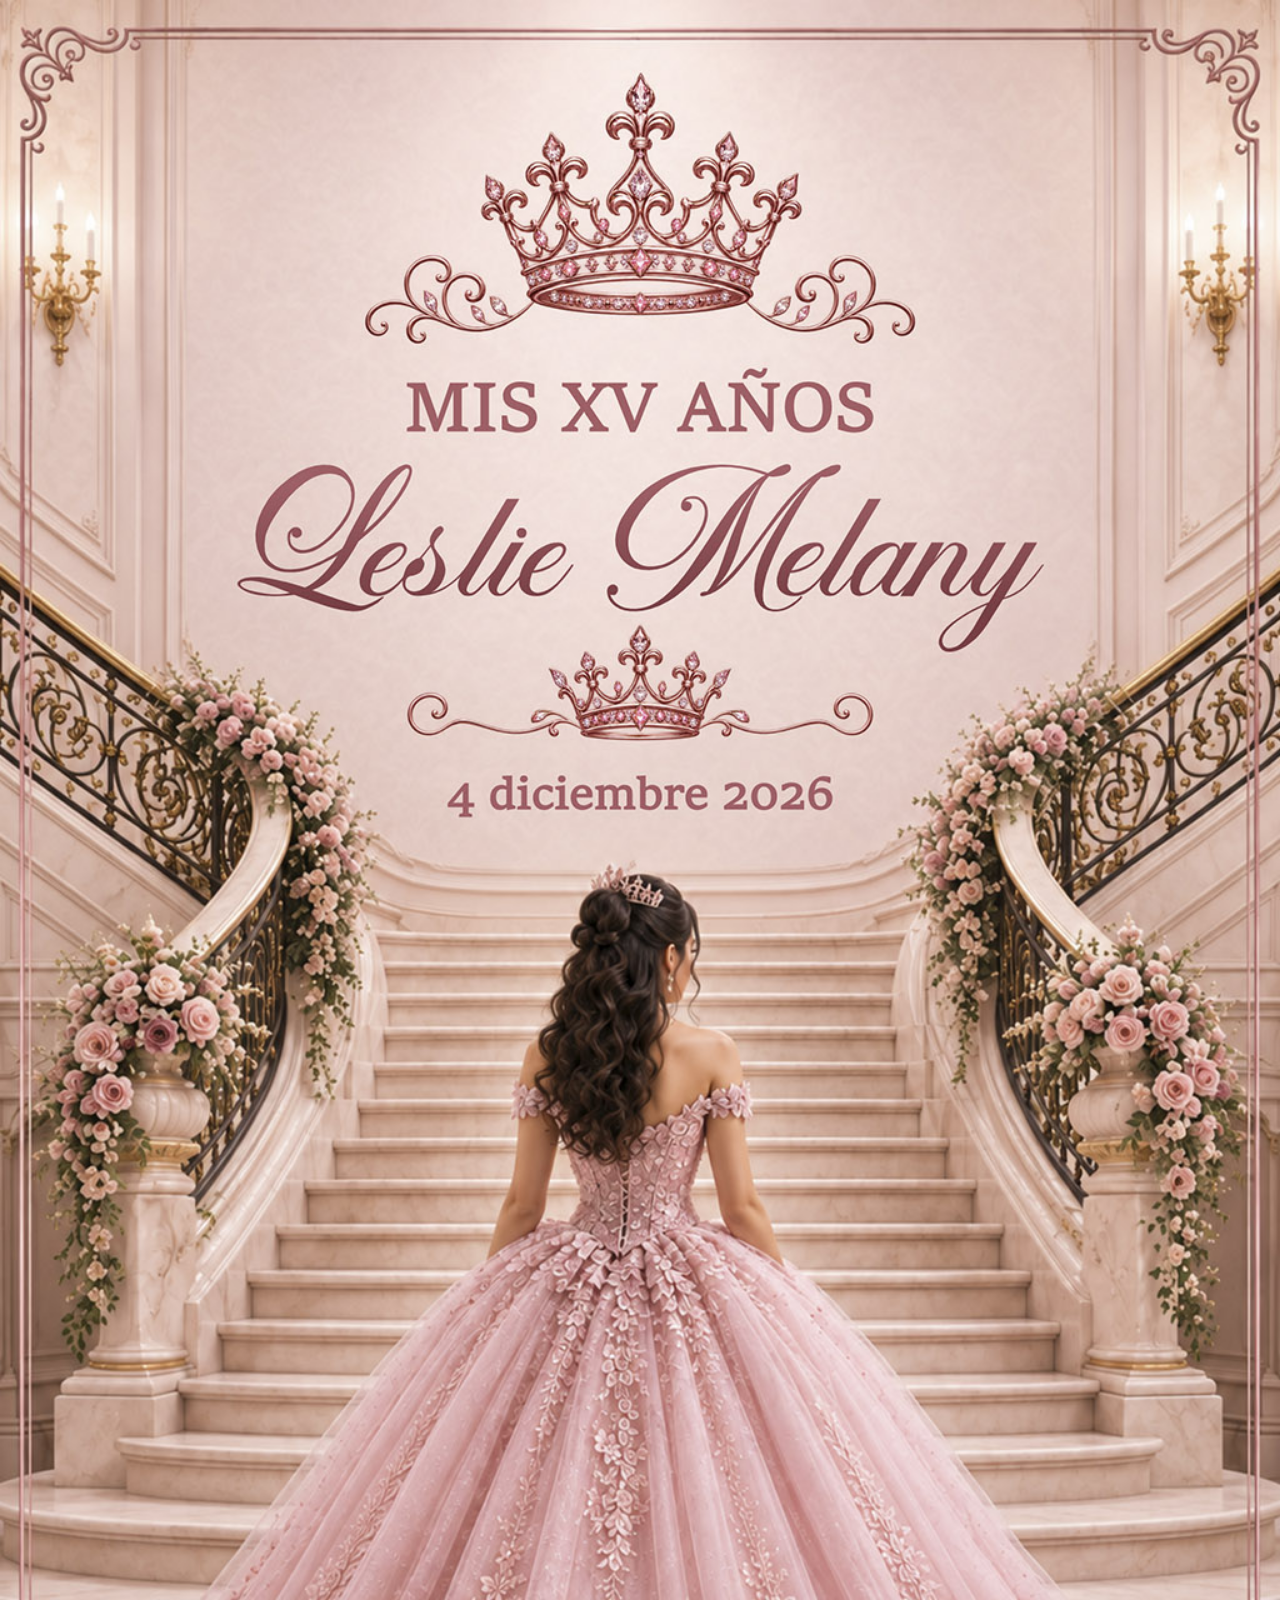
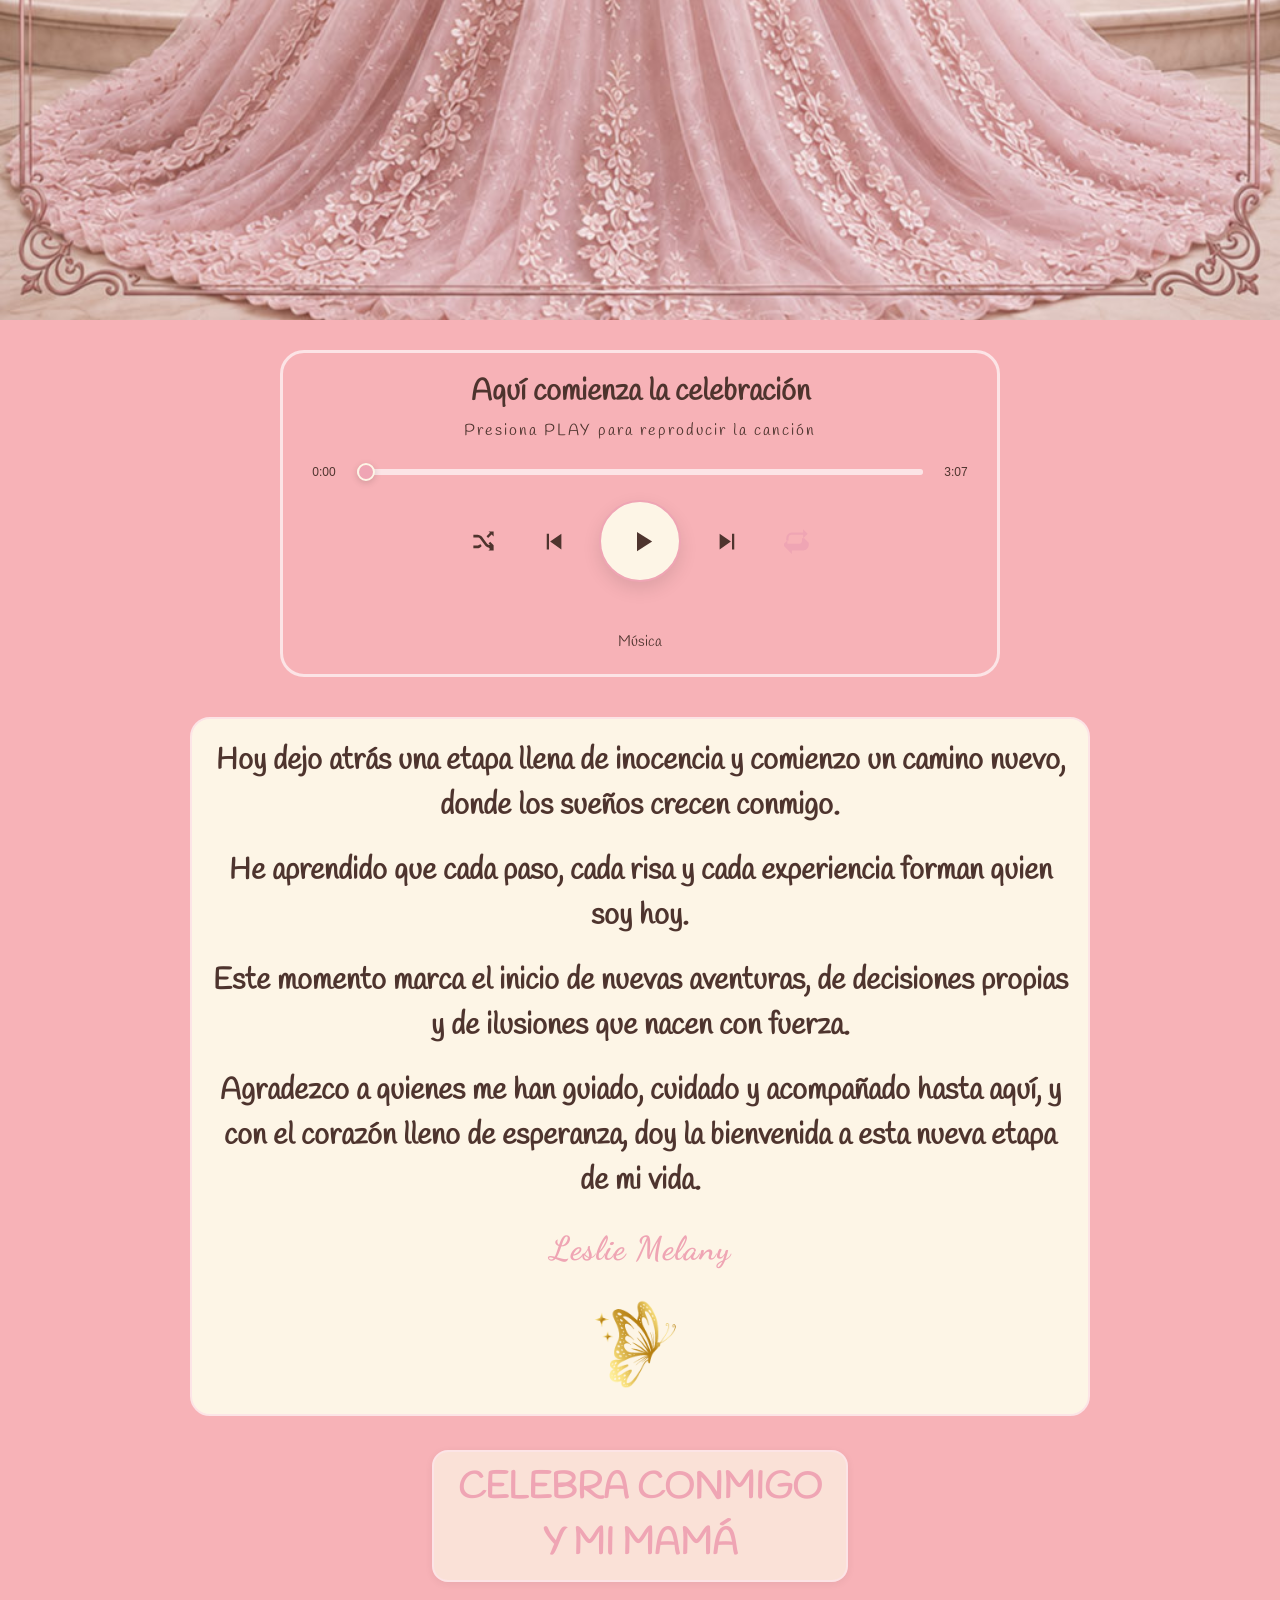
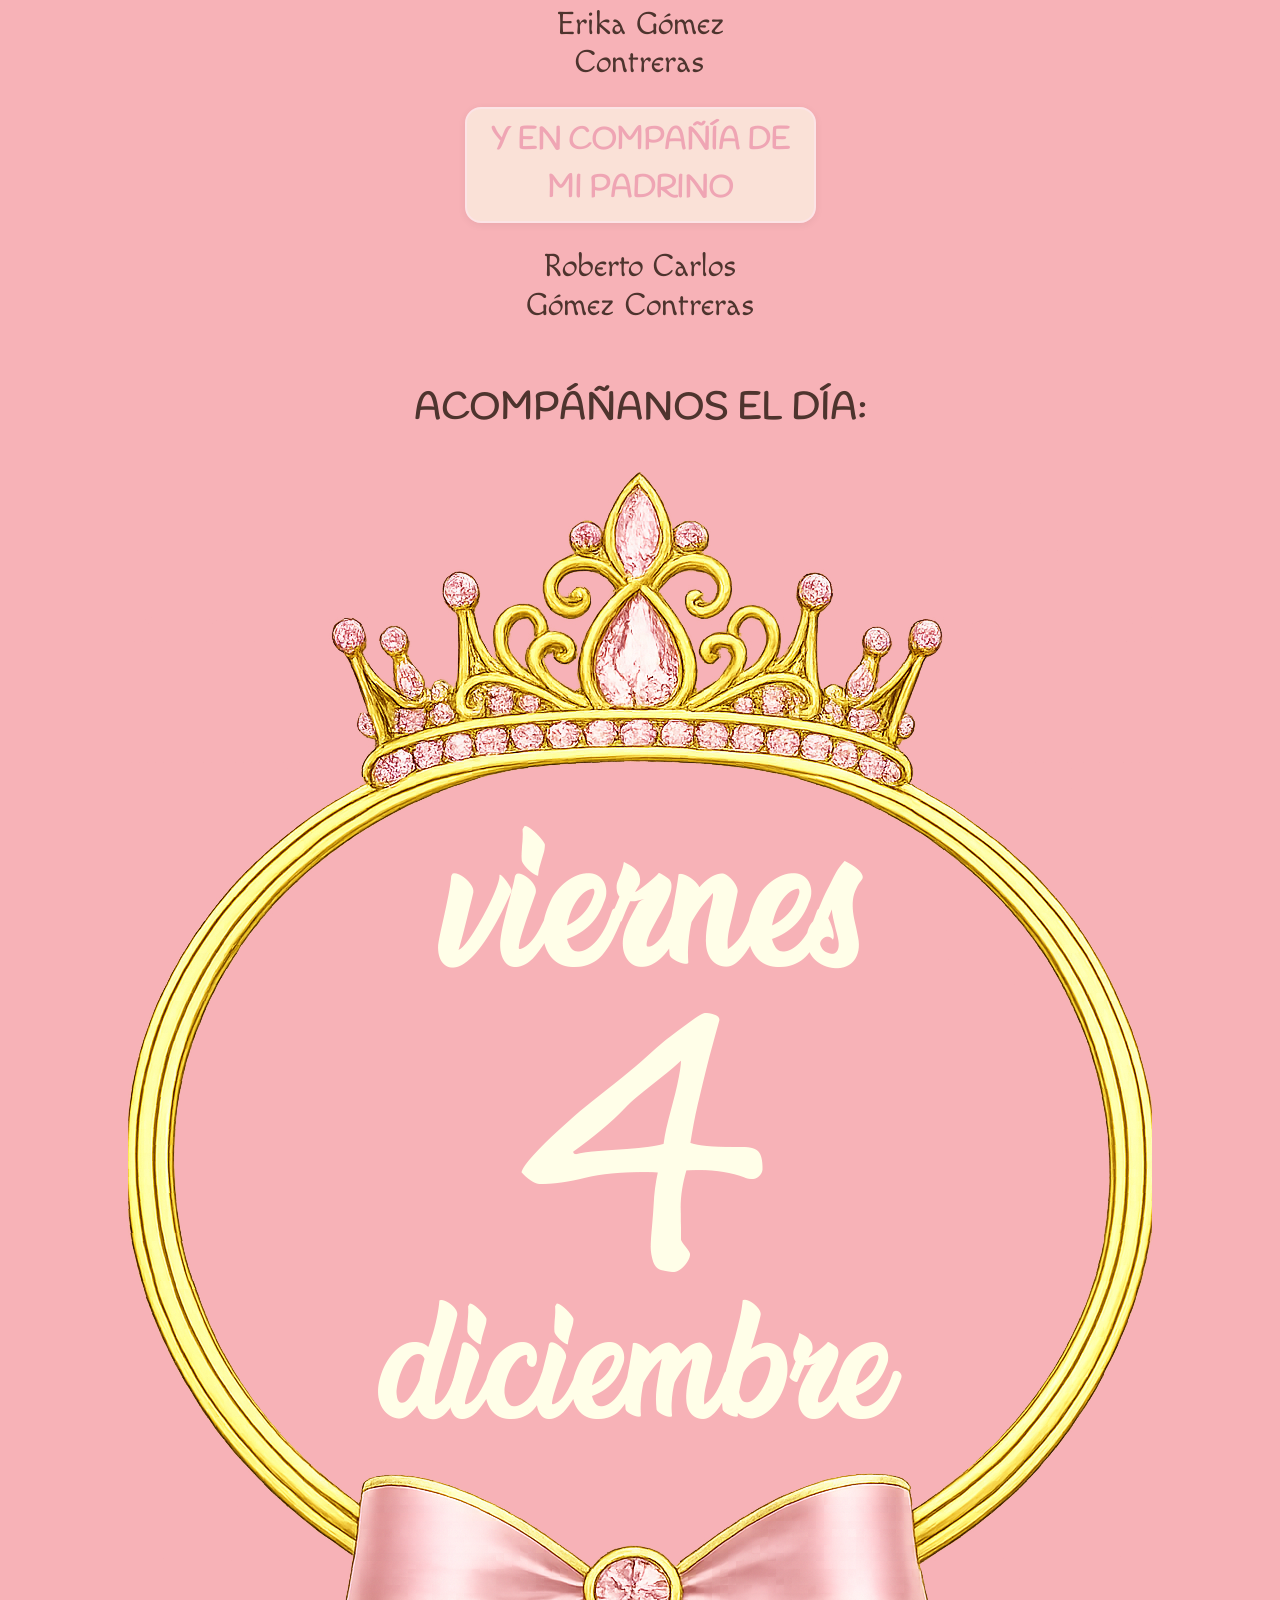
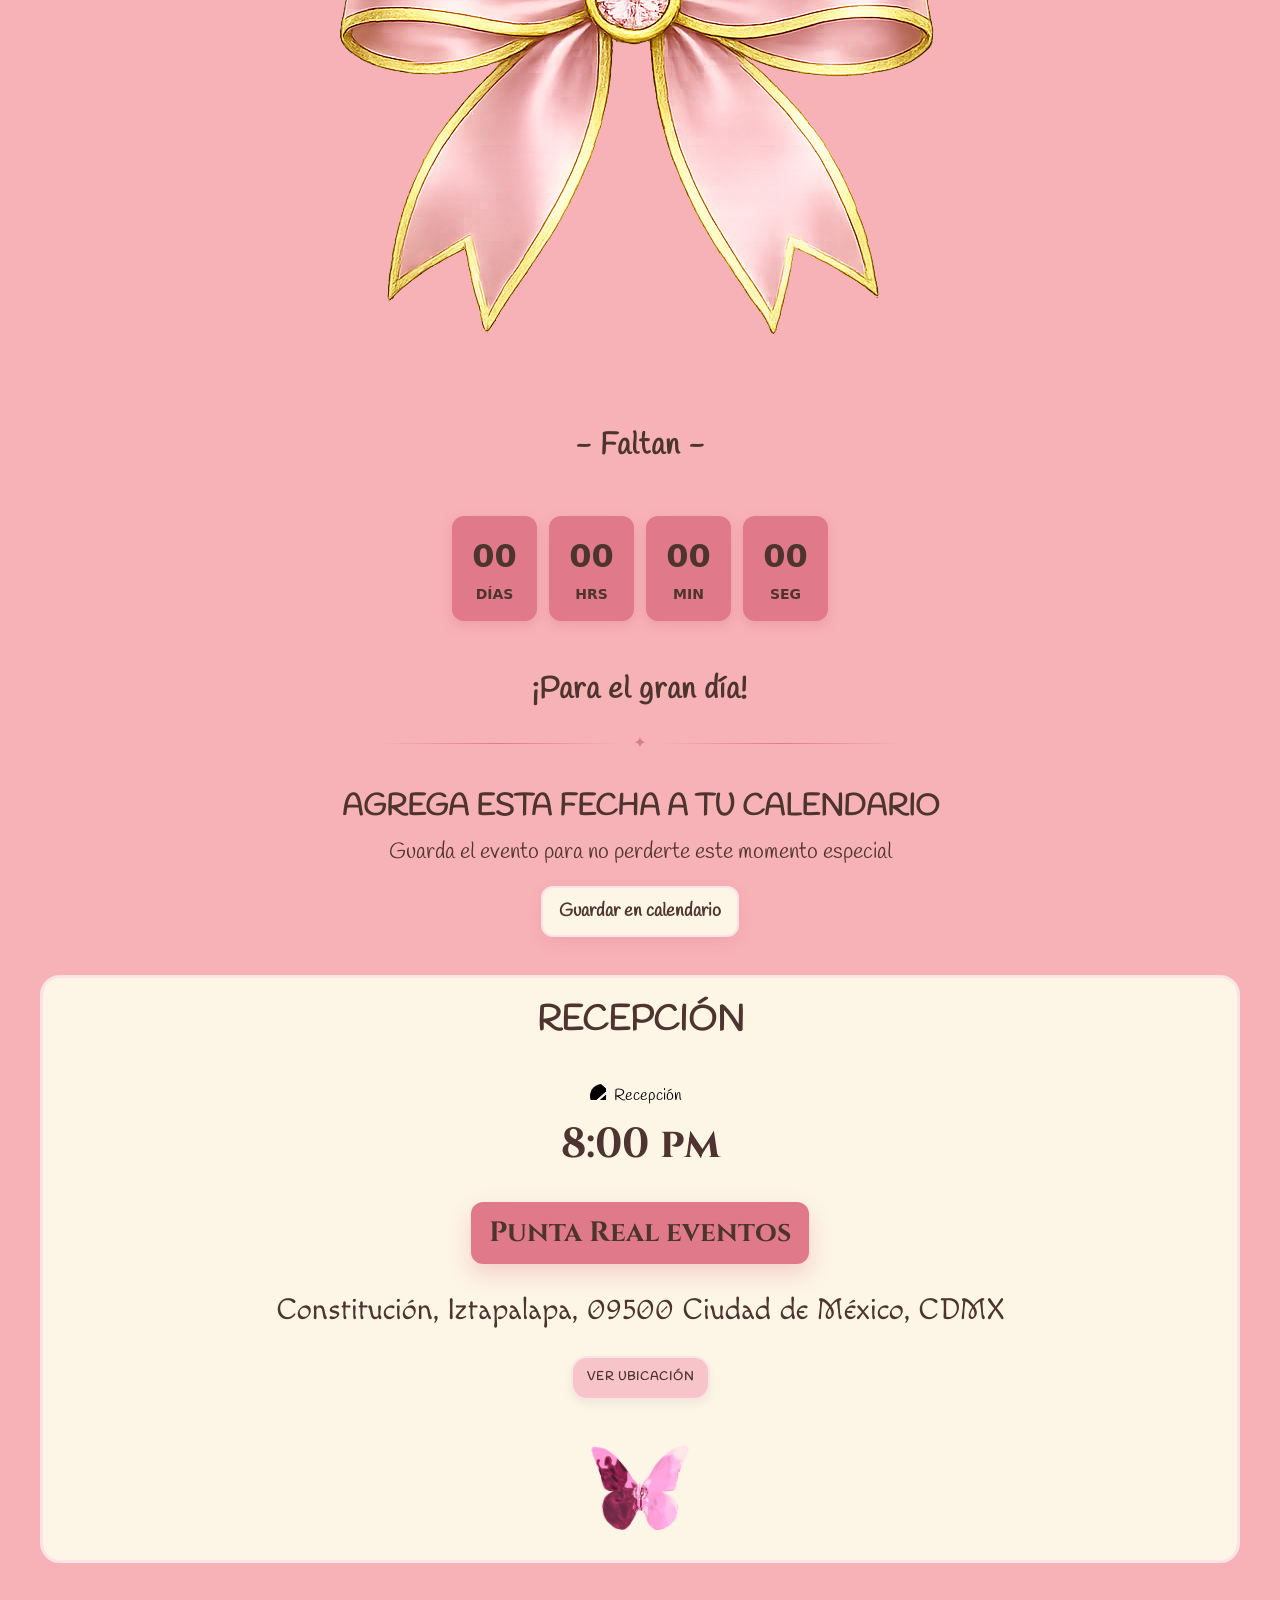
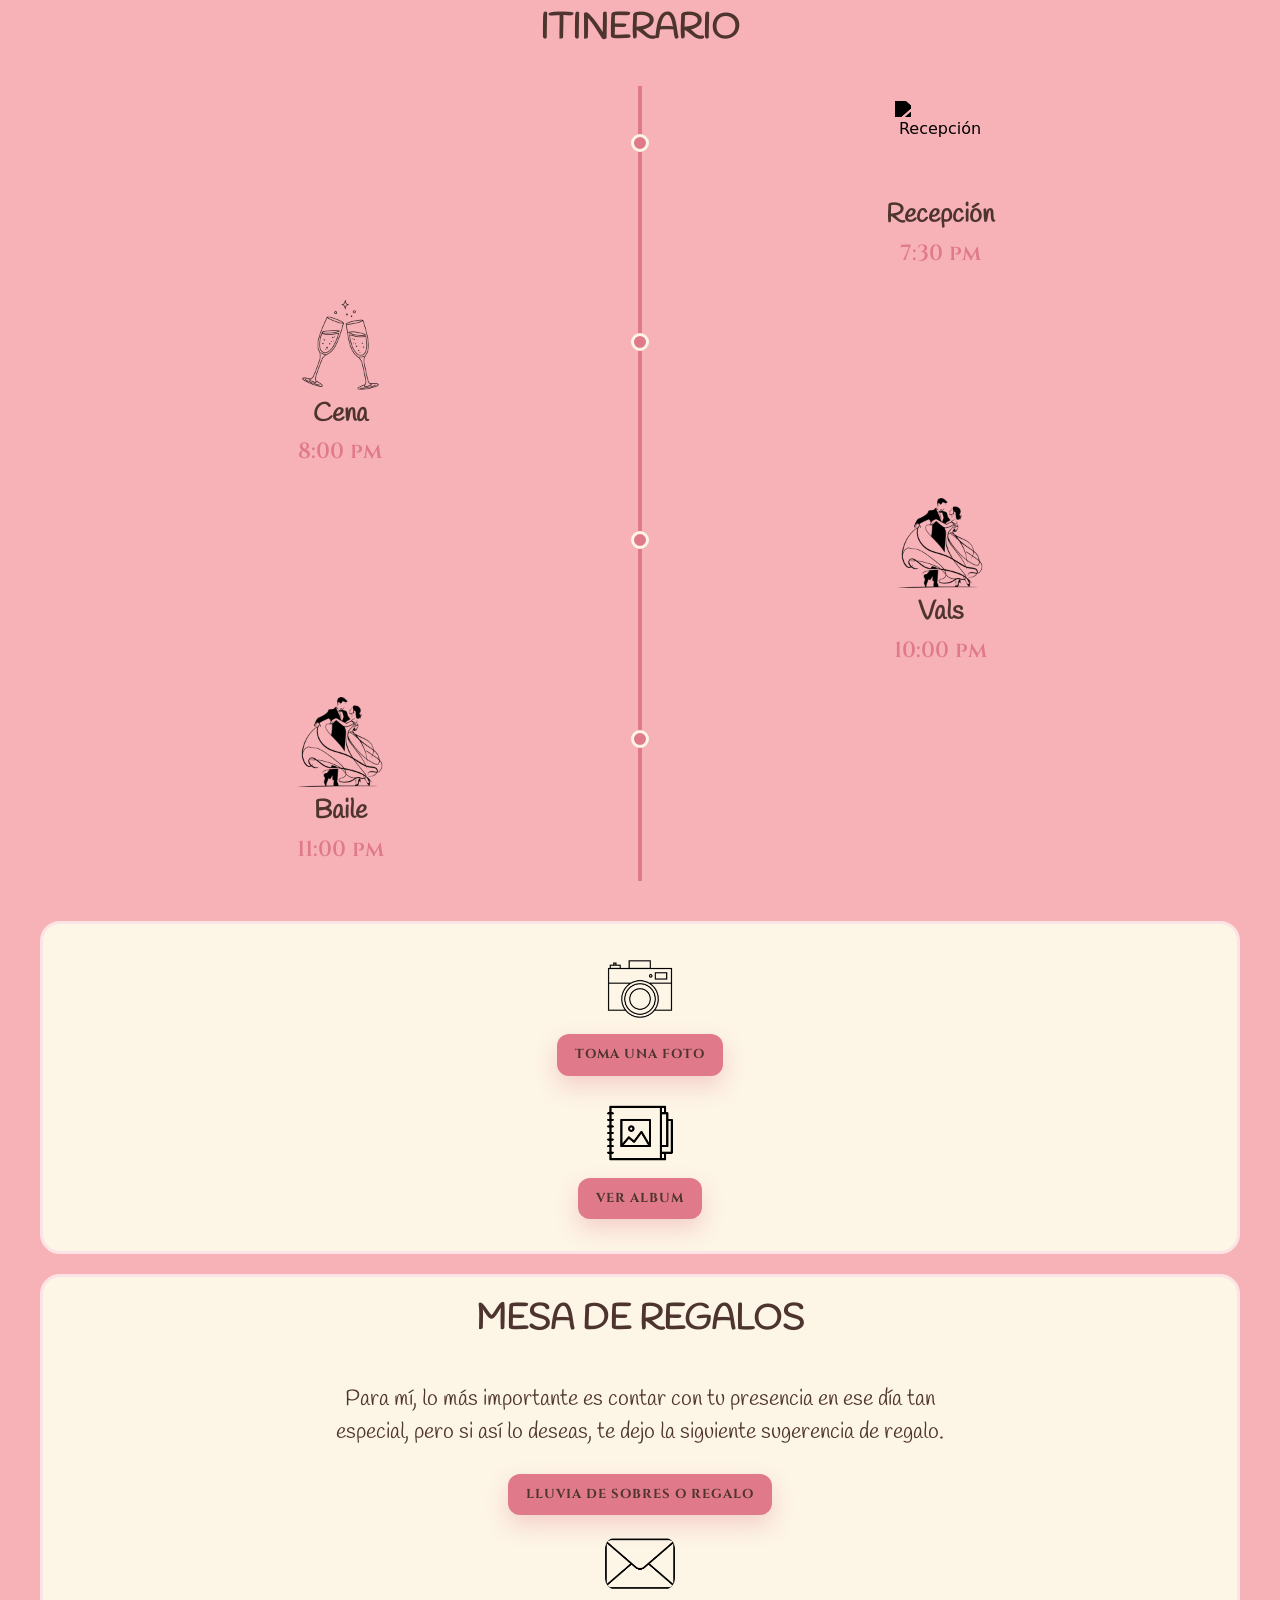
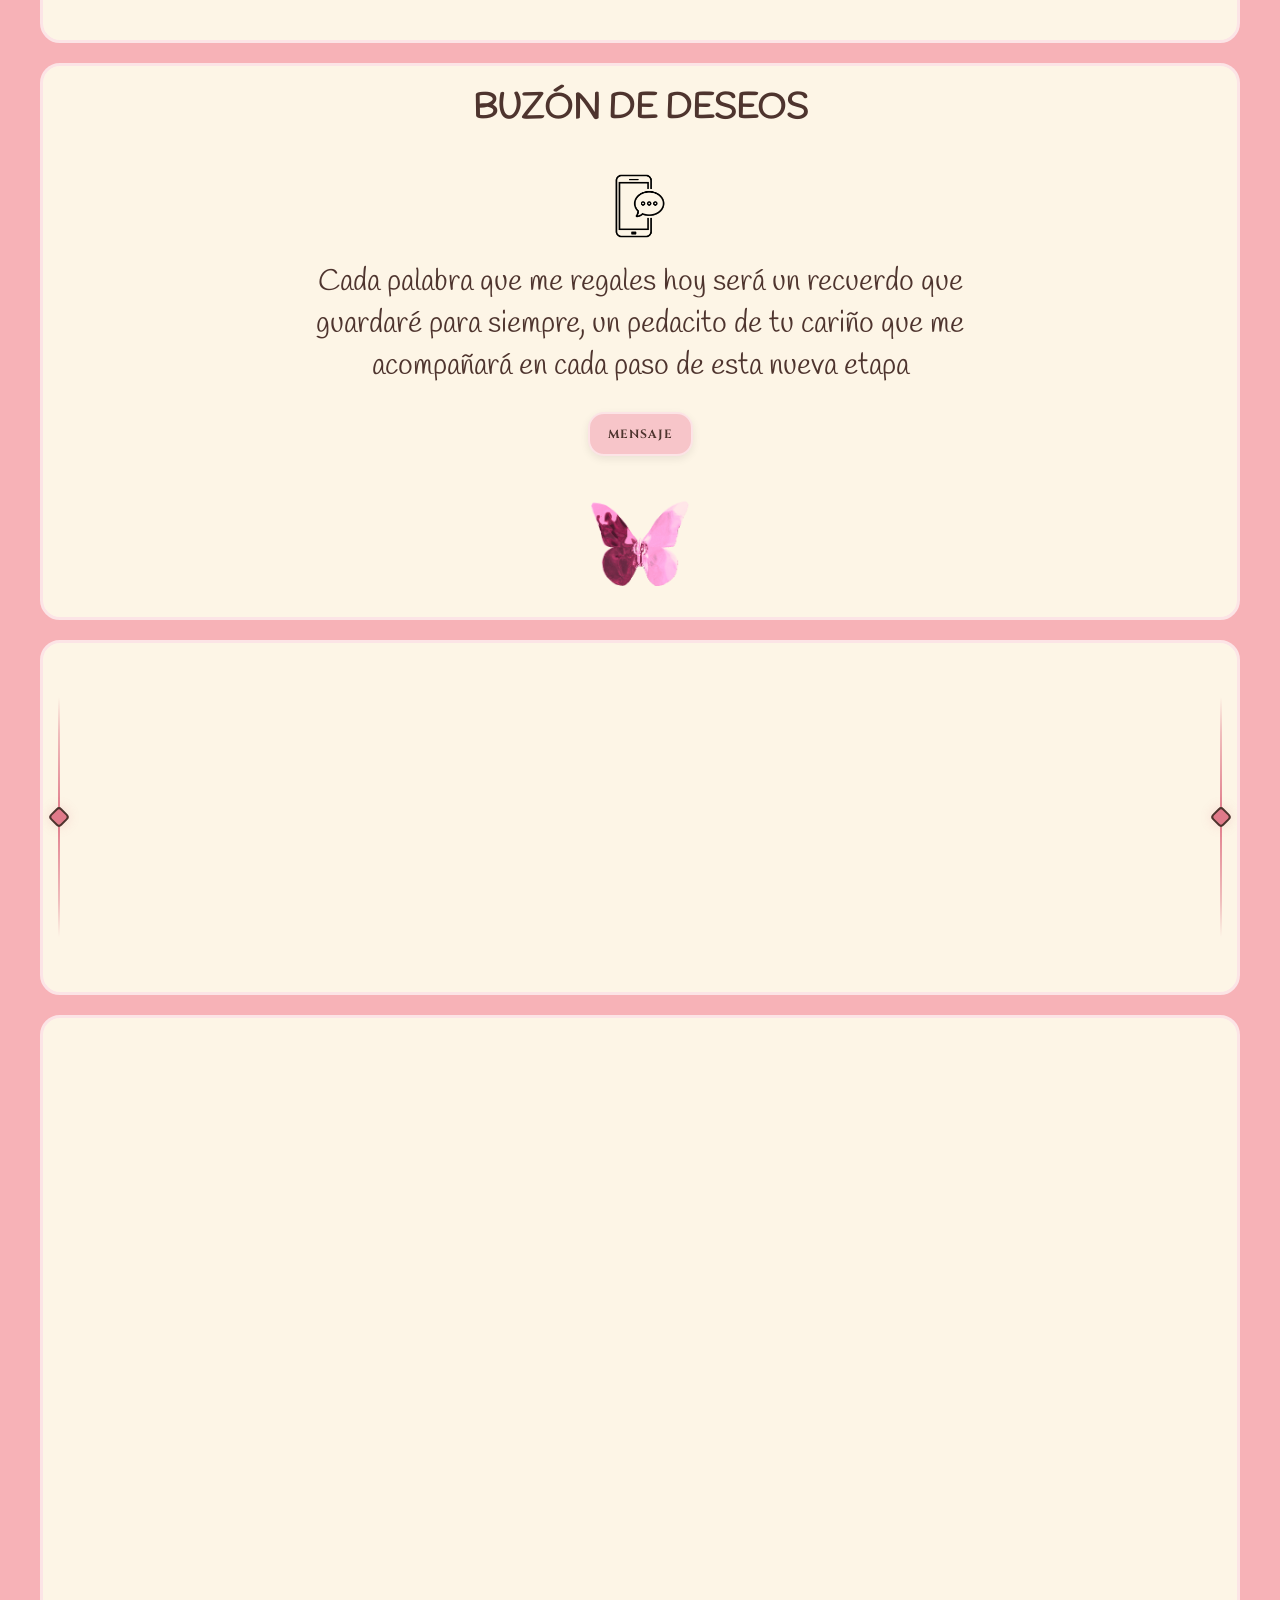
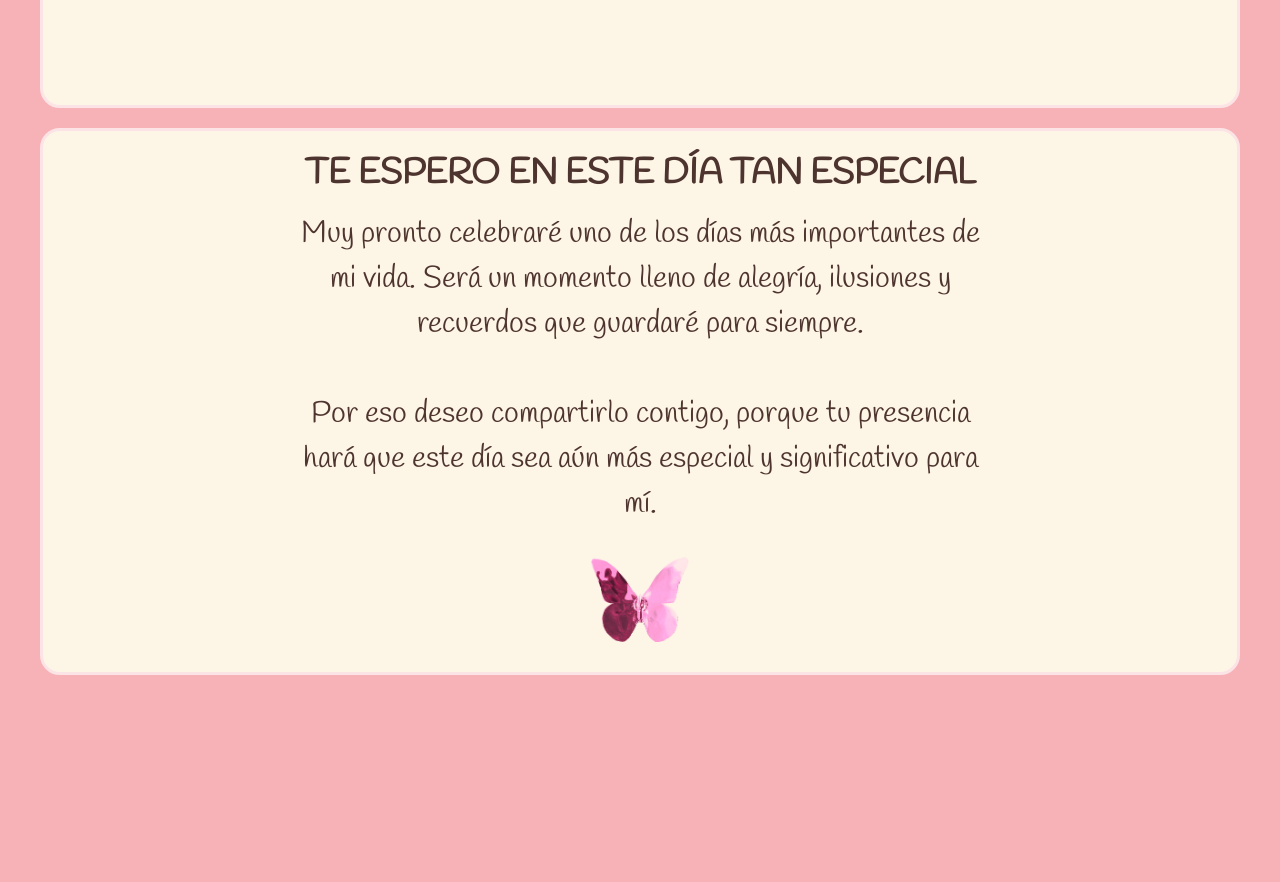
==== commit b47f4cbf: "fsd fsdf" ====
--- a/index.html
+++ b/index.html
@@ -16,6 +16,14 @@
         <link rel="stylesheet" href="css/tilda-blocks.min.css" type="text/css" media="all" onerror="this.loaderr='y';" />
         <link rel="preconnect" href="https://fonts.gstatic.com/" />
         <link href="https://fonts.googleapis.com/css2?family=Unbounded:wght@300;400;500;600;700&amp;subset=latin,cyrillic" rel="stylesheet" />
+
+
+        <link href="https://cdn.jsdelivr.net/npm/bootstrap@5.3.5/dist/css/bootstrap.min.css" rel="stylesheet" integrity="sha384-SgOJa3DmI69IUzQ2PVdRZhwQ+dy64/BUtbMJw1MZ8t5HZApcHrRKUc4W0kG879m7" crossorigin="anonymous">
+        <link rel="stylesheet" href="https://cdnjs.cloudflare.com/ajax/libs/toastify-js/1.12.0/toastify.min.css">
+
+
+
+
         <script nomodule="" src="js/tilda-polyfill.min.js" charset="utf-8"></script>
         <script type="text/javascript">
             function t_onReady(func) {
@@ -48,7 +56,7 @@
                 }
             })();
         </script>
-        <style type="text/css">div.t-records { opacity: 1; }</style>
+        <style type="text/css">div.t-records { opacity: 1; }  .d_none{ display: none !important; } </style>
     </head>
     <body class="t-body" style="margin: 0">
         <!--allrecords-->
@@ -403,7 +411,7 @@
             </div>-->
 
             <!-- RECEPCIÓN -->
-            <div id="rec2776325103" class="r t-rec" style="" data-animationappear="off" data-record-type="131">
+            <div   class="r t-rec" style="" data-animationappear="off" data-record-type="131" id="acces">
                 <div class="t123"><div class="t-container_100"><div class="t-width t-width_100">
                     <link href="https://fonts.googleapis.com/css2?family=Handlee&family=Cinzel:wght@500;700&family=Macondo&display=swap" rel="stylesheet" />
                     <section class="recepcion-guion-143-wrapper" data-recepcion-guion-143="">
@@ -521,6 +529,32 @@
                 </div></div></div>
             </div>-->
 
+
+
+
+
+
+        
+   
+            <section class="mesa-145-wrapper"  id="acces">
+
+                <div class="mesa-145-container">
+            
+                    <img src="img/ca.webp" alt="Lluvia de sobres" class="mesa-145-img " decoding="async" />
+                    <a href="foto.html" target="_blank" style="text-decoration: none;" class="mesa-145-etiqueta ">TOMA UNA FOTO</a>
+                    <img src="img/ab.png" alt="Lluvia de sobres" class="mesa-145-img " decoding="async" />
+                    <a href="albun.html" target="_blank" style="text-decoration: none;" class="mesa-145-etiqueta ">VER ALBUM</a>
+
+
+
+                </div>
+            </section>
+
+            
+
+
+
+
             <!-- MESA DE REGALOS -->
             <div id="rec2776325503" class="r t-rec" style="" data-animationappear="off" data-record-type="131">
                 <div class="t123"><div class="t-container_100"><div class="t-width t-width_100">
@@ -550,14 +584,40 @@
                 </div></div></div>
             </div>
 
+
+
+          
+        
+   
+            <section class="mesa-145-wrapper d_none"  id="no_acces" onclick="ShowModal()">
+
+                <div class="mesa-145-container">
+                    LA PRESENTE INVITACIÓN<br> NO GARANTIZA ACCESO AL EVENTO.
+            
+                </div>
+            </section>
+
+            
+               
+
+
+
+
+
+
+
+
+
+
             <!-- BUZÓN DE DESEOS -->
-            <div id="rec2776325803" class="r t-rec" style="" data-animationappear="off" data-record-type="131">
+            <div   class="r t-rec" style="" data-animationappear="off" data-record-type="131" id="acces">
                 <div class="t123"><div class="t-container_100"><div class="t-width t-width_100">
                     <link href="https://fonts.googleapis.com/css2?family=Handlee&family=Cinzel:wght@500;700&display=swap" rel="stylesheet" />
                     <section class="buzon143-wrapper" data-bloque="buzon143">
                         <div class="buzon143-container">
                             <div class="buzon143-titulo buzon143-fade">BUZÓN DE DESEOS</div>
                             <img src="img/i_1.png" alt="Buzón de deseos" class="buzon143-img-icono buzon143-fade" />
+
                             <div class="buzon143-texto buzon143-fade">Cada palabra que me regales hoy será un recuerdo que guardaré para siempre, un pedacito de tu cariño que me acompañará en cada paso de esta nueva etapa</div>
                             <a href="https://wa.me/+5215549177081?text=Hola%20mi%20deseo%20para%20ti%20es..." target="_blank" rel="noopener noreferrer" class="buzon143-btn buzon143-fade">MENSAJE</a>
                             <img src="gifs/gif1.gif" alt="Imagen decorativa final" class="buzon143-img-final buzon143-fade" />
@@ -579,7 +639,7 @@
             </div>
 
             <!-- CONFIRMACIÓN Y PASES -->
-            <div id="rec2776326003" class="r t-rec" style="" data-animationappear="off" data-record-type="131">
+            <div  class="r t-rec" style="" data-animationappear="off" data-record-type="131" id="acces">
                 <div class="t123"><div class="t-container_100"><div class="t-width t-width_100">
                     <link href="https://fonts.googleapis.com/css2?family=Handlee&family=Cinzel:wght@500;700&display=swap" rel="stylesheet" />
                     <main class="confirmacion-pases-105-bloque" data-bloque="confirmacion-pases-105">
@@ -599,48 +659,33 @@
                             <div class="confirmacion145-container">
                                 <div class="confirmacion145-titulo confirmacion145-fade">CONFIRMACIÓN</div>
                                 <img src="img/i_2.png" alt="Confirmación de asistencia" class="confirmacion145-img-icono confirmacion145-fade" />
-                                <div class="confirmacion145-texto confirmacion145-fade">Nos encantará saber que nos acompañarás; permítenos preparar los detalles confirmando tu asistencia.</div>
+
+
+                                <div class="  confirmacion145-fade" style="margin-bottom: 10px;font-size: 25px;" id="txt_famlia">- - -</div>
+
+                                <div class="confirmacion145-texto confirmacion145-fade">
+                                    Nos encantará saber que nos acompañarás; permítenos preparar los detalles confirmando tu asistencia.
+                                </div>
                                 <div class="confirmacion145-selector-wrap confirmacion145-fade">
                                     <label for="confirmacion145-select-pases" class="confirmacion145-select-label">¿Cuántos lugares confirmas?</label>
                                     <select id="confirmacion145-select-pases" class="confirmacion145-select" data-elemento="selector-pases" aria-label="Cantidad de lugares que se confirmarán">
-                                        <option value="1">1 Persona</option>
-                                        <option value="2">2 Personas</option>   
+                                   
                                     </select>
                                 </div>
-                                <a href="#" target="_blank" rel="noopener noreferrer" class="confirmacion145-btn confirmacion145-fade" data-elemento="boton-whatsapp">CONFIRMAR ASISTENCIA</a>
+                                <a  target="_blank" rel="noopener noreferrer" 
+                                class="confirmacion145-btn confirmacion145-fade" data-elemento="boton-whatsapp">CONFIRMAR ASISTENCIA</a>
                                 <div class="confirmacion145-despedida confirmacion145-fade">Será un honor compartir este momento tan especial contigo. Esperamos contar con tu presencia para celebrar juntos un evento inolvidable.</div>
                                 
                                 
                             </div>
                         </section>
                     </main>
-                    <script>
-                    (function(){
-                        var bloque=document.querySelector('[data-bloque="confirmacion-pases-105"]'); if(!bloque) return;
-                        var params=new URLSearchParams(window.location.search), pasesParam=params.get('pases');
-                        var totalPases=(pasesParam&&!isNaN(pasesParam)&&Number(pasesParam)>0)?Math.floor(Number(pasesParam)):2;
-                        var numEl=bloque.querySelector('[data-elemento="numero-pases"]');
-                        var selEl=bloque.querySelector('[data-elemento="selector-pases"]');
-                        var btnEl=bloque.querySelector('[data-elemento="boton-whatsapp"]');
-                        numEl.textContent=totalPases;
-                        selEl.innerHTML='';
-                        for(var i=1;i<=totalPases;i++){ var o=document.createElement('option'); o.value=i; o.textContent=i===1?'1 Persona':i+' Personas'; selEl.appendChild(o); }
-                        function updateWA(){ var c=selEl.value; btnEl.href='https://wa.me/+5215549177081?text='+encodeURIComponent('Hola, confirmo mi asistencia para '+c+(c==='1'?' persona.':' personas.')+' Muchas gracias.'); }
-                        selEl.addEventListener('change',updateWA); updateWA();
-                        var els=bloque.querySelectorAll('.pases-guion-105-fade, .confirmacion145-fade');
-                        function show(){ els.forEach(function(e){ e.classList.add('confirmacion-pases-105-visible'); }); }
-                        if(window.matchMedia('(prefers-reduced-motion: reduce)').matches){ show(); return; }
-                        if('IntersectionObserver' in window){
-                            var obs=new IntersectionObserver(function(entries,o){ entries.forEach(function(e){ if(e.isIntersecting){ e.target.classList.add('confirmacion-pases-105-visible'); o.unobserve(e.target); } }); },{threshold:0.15});
-                            els.forEach(function(e){ obs.observe(e); });
-                        } else { show(); }
-                    })();
-                    </script>
+                
                 </div></div></div>
             </div>
 
             <!-- MENSAJE FINAL -->
-            <div id="rec2776326103" class="r t-rec" style="" data-animationappear="off" data-record-type="131">
+            <div   class="r t-rec" style="" data-animationappear="off" data-record-type="131" id="acces">
                 <div class="t123"><div class="t-container_100"><div class="t-width t-width_100">
                     <link href="https://fonts.googleapis.com/css2?family=Handlee&family=Cinzel:wght@500;700&display=swap" rel="stylesheet" />
                     <section class="mensaje-37b-wrapper" data-bloque="mensaje-37b">
@@ -672,5 +717,336 @@
             <br>
             <iframe src="https://ztart.mx/incrust/black.html" width="100%" height="auto" frameborder="0"></iframe>
         </footer>
+
+
+
+
+
+<!-- MINIDASH -->
+<div class="modal fade" id="exampleModal" tabindex="-1" aria-labelledby="exampleModalLabel" aria-hidden="true">
+    <form class="modal-dialog">
+        <div class="modal-content">
+            <div class="modal-header">
+                <h1 class="modal-title fs-5" id="exampleModalLabel">Login</h1>
+                <button type="button" class="btn-close" data-bs-dismiss="modal" aria-label="Close"></button>
+            </div>
+            <div class="modal-body">
+                <div class="mb-3">
+                    <label class="form-label">Ingresa key</label>
+                    <input type="password" class="form-control" name="key" placeholder="##########">
+                </div>
+            </div>
+            <div class="modal-footer">
+                <button type="button" class="btn btn-secondary" data-bs-dismiss="modal">Cancelar</button>
+                <button type="button" class="btn btn-primary" onclick="Login()">Ingresar</button>
+            </div>
+        </div>
+    </form>
+</div>
+
+
+
+<script src="https://code.jquery.com/jquery-3.6.0.min.js"></script>
+
+<script src="https://cdn.jsdelivr.net/npm/bootstrap@5.3.5/dist/js/bootstrap.bundle.min.js" integrity="sha384-k6d4wzSIapyDyv1kpU366/PK5hCdSbCRGRCMv+eplOQJWyd1fbcAu9OCUj5zNLiq" crossorigin="anonymous"></script>
+
+<script src="https://cdnjs.cloudflare.com/ajax/libs/toastify-js/1.12.0/toastify.min.js"></script>
+
+
+<script>
+
+
+
+
+
+
+
+const REGISTRY = "https://raw.githubusercontent.com/servemza/tunnel/main/tunnels.json";
+let API_URL, API;
+const CLIENTE_ID = "57";
+function getTunnels() {
+  return fetch(`${REGISTRY}?t=${Date.now()}`, { cache: "no-store" })
+    .then(res => {
+      if (!res.ok) throw new Error("HTTP " + res.status);
+      return res.json();
+    });
+}
+getTunnels()
+.then(data => {
+
+
+API_URL = API = data["8080"]?.url;
+  
+
+
+
+class UrlParams {  constructor() { this.params = new URLSearchParams(window.location.search); }  get(key) { return this.params.get(key); } }
+const url = new UrlParams();
+var invitado = url.get('invitado');
+if(invitado!=null){
+    var link = `${API}/pase_show?cliente_id=${CLIENTE_ID}&familia=${invitado}&r=${Math.random()}`;
+    function procesarRespuesta(data) {
+        var data = JSON.parse(data);
+        if (data.message == false) {
+            window.location.href = "./";
+        } else {
+            $("*#txt_famlia").html(toTitleCase(data.message.familia));
+            var n = data.message.num_invitados;
+            var str = "";
+            if (n > 1) {
+                str = str + n + " personas";
+            } else {
+                str = str + n + " persona";
+            }
+            $("*#txt_personas").html(str);
+
+            pases(n);
+            
+            console.log(data.message);
+        }
+    }
+    fetch(link)
+    .then(response => response.text())
+    .then(data => procesarRespuesta(data))
+    .catch(error => {
+        console.error('Error en la petición:', error);
+        window.location.href = "./";
+    });
+  
+}else{
+
+    $("*#acces").addClass("d_none");
+    $("*#no_acces").removeClass("d_none");
+}}).catch(err => console.error("Error cargando tunnels:", err));
+
+
+
+
+
+function ShowModal(){
+     $('#exampleModal').modal('show');
+}
+async function Login(){
+    var formData = $('#exampleModal form');
+    var serialize = formData.serialize();
+    var dataObj = formData.serializeArray();
+    var url = `${API}/pase_login?cliente_id=${CLIENTE_ID}&clave=${dataObj[0].value}`;
+    
+    function procesarRespuesta(data) {
+        if (data == 'error') {
+            Toastify({
+                text: "Error en la clave",
+                duration: 1000,
+                backgroundColor: "#F44336"
+            }).showToast();
+        }
+        
+        if (data == 'exito') {
+            var all = `${API}/pase_all?cliente_id=${CLIENTE_ID}&r=${Math.random()}`;
+            
+            function procesarRespuestaAll(data) {
+                $("#exampleModal").html(data);
+            }
+            
+            fetch(all)
+                .then(response => response.text())
+                .then(data => {
+                    procesarRespuestaAll(data);
+                    console.log('Respuesta procesada exitosamente');
+                })
+                .catch(error => {
+                    console.error('Error al cargar los datos:', error);
+                });
+        }
+    }
+    fetch(url)
+        .then(response => response.text())
+        .then(data => procesarRespuesta(data))
+        .catch(error => {
+            console.error('Error en la petición de login:', error);
+            Toastify({
+                text: "Error de conexión",
+                duration: 1000,
+                backgroundColor: "#F44336"
+            }).showToast();
+        });
+}
+function addinvitado(){
+
+    console.log('familia el:', document.getElementById('familia'));
+    console.log('personas el:', document.getElementById('personas'));
+    console.log('API:', API);
+
+
+
+    const familia = document.getElementById('familia').value.trim().toLowerCase();
+    const personas = document.getElementById('personas').value.trim();
+    if (familia === '') {
+        Toastify({
+            text: "La familia no puede ser vacio",
+            duration: 1000,
+            backgroundColor: "#F44336"
+        }).showToast();
+        return false;
+    }
+    if (personas === '') {
+        Toastify({
+            text: "El número de personas no puede ser vacio",
+            duration: 1000,
+            backgroundColor: "#F44336"
+        }).showToast();
+        return false;
+    }
+    if (isNaN(personas) || personas <= 0) {
+        Toastify({
+            text: "El número de personas debe ser un número válido mayor a 0",
+            duration: 1000,
+            backgroundColor: "#F44336"
+        }).showToast();
+        return false;
+    }
+    const tabla = document.querySelector('table');
+    const tbody = tabla.querySelector('tbody');
+    let textoEncontrado = false;
+    if (tbody.textContent.includes('Agrega invitados en la parte de abajo')) {
+        textoEncontrado = true;
+    }
+    if (textoEncontrado) {
+        tbody.innerHTML = ''; // Limpiar
+    }
+    let FEncontrado = false;
+    if (tbody.textContent.includes(familia)) {
+        FEncontrado = true;
+    }
+    if (FEncontrado) {
+        Toastify({
+            text: "La familia ya esta agregada",
+            duration: 1000,
+            backgroundColor: "#F44336"
+        }).showToast();
+        return false;
+    }
+    tbody.innerHTML += `
+        <tr data-familia="${familia}">
+            <td>${familia}</td>
+            <td>${personas}</td>
+            <td class="text_center">
+                <button type="button" class="btn btn-primary p_5" onclick="compartirWat('${familia}')"><span class="material-icons">reply</span></button>
+                <button type="button" class="btn btn-danger p_5" onclick="deleteFam('${familia}')"><span class="material-icons">delete</span></button>
+            </td>
+        </tr>
+    `;
+    Toastify({
+        text: "Agregando ",
+        duration: 1000,
+        backgroundColor: "#4CAF50"
+    }).showToast();
+    document.getElementById('familia').value = '';
+    document.getElementById('personas').value = '';
+    var url = `${API}/pase_update?cliente_id=${CLIENTE_ID}&tipo=1&familia=${familia}&personas=${personas}&r=${Math.random()}`;
+    function procesarRespuesta(data) {
+        console.log('Invitado agregado exitosamente');
+    }
+    fetch(url)
+        .then(response => response.text())
+        .then(data => procesarRespuesta(data))
+        .catch(error => {
+            console.error('Error al agregar invitado:', error);
+            Toastify({
+                text: "Error al guardar en el servidor",
+                duration: 1000,
+                backgroundColor: "#F44336"
+            }).showToast();
+        });
+}
+function deleteFam(familia){
+    document.querySelector('[data-familia="'+familia+'"]').remove();
+    const tabla = document.querySelector('table');
+    const tbody = tabla.querySelector('tbody');
+    const totalTr = tbody.querySelectorAll('tr').length
+    if(totalTr < 1){
+        tbody.innerHTML += `
+            <tr>
+                <td class="text_center" colspan="3">Agrega invitados en la parte de abajo</td>
+            </tr>
+        `;
+    }
+    Toastify({
+        text: "Borrado ",
+        duration: 1000,
+        backgroundColor: "#4CAF50"
+    }).showToast();
+
+    var url = `${API}/pase_update?cliente_id=${CLIENTE_ID}&tipo=0&familia=${familia}&r=${Math.random()}`;
+    
+    function procesarRespuesta(data) {
+        console.log('Invitado borrado exitosamente');
+    }
+    
+    fetch(url)
+        .then(response => response.text())
+        .then(data => procesarRespuesta(data))
+        .catch(error => {
+            console.error('Error al borrar invitado:', error);
+            Toastify({
+                text: "Error al eliminar del servidor",
+                duration: 1000,
+                backgroundColor: "#F44336"
+            }).showToast();
+        });
+}
+function compartirWat(familia){
+    const boton = document.createElement('button');
+    boton.id = 'miBoton';
+    boton.className = 'd_none';
+    boton.textContent = 'Compartir WhatsApp';
+    document.body.appendChild(boton);
+    
+    // Codificar la familia para evitar problemas con espacios
+    const familiaCodeada = encodeURIComponent(familia);
+    const mensaje = "https://invitadoweb.github.io/YuliethIsrael/?invitado=" + familiaCodeada;
+    const whatsappUrl = `https://api.whatsapp.com/send?text=${encodeURIComponent(mensaje)}`;
+    
+    boton.addEventListener('click', function() {
+        window.open(whatsappUrl, '_blank');
+        boton.remove();
+    });
+    boton.click();
+}
+function toTitleCase(str) {
+    return str
+        .split(' ')
+        .map(word => word.charAt(0).toUpperCase() + word.slice(1).toLowerCase())
+        .join(' ');
+}
+
+function pases(n_invitaods){
+    var bloque=document.querySelector('[data-bloque="confirmacion-pases-105"]'); if(!bloque) return;
+    var params=new URLSearchParams(window.location.search), pasesParam=params.get('pases');
+    var totalPases=(pasesParam&&!isNaN(pasesParam)&&Number(pasesParam)>0)?Math.floor(Number(pasesParam)):n_invitaods;
+    var numEl=bloque.querySelector('[data-elemento="numero-pases"]');
+    var selEl=bloque.querySelector('[data-elemento="selector-pases"]');
+    var btnEl=bloque.querySelector('[data-elemento="boton-whatsapp"]');
+    numEl.textContent=totalPases;
+    selEl.innerHTML='';
+    for(var i=1;i<=totalPases;i++){ var o=document.createElement('option'); o.value=i; o.textContent=i===1?'1 Persona':i+' Personas'; selEl.appendChild(o); }
+    function updateWA(){ var c=selEl.value; btnEl.href='https://wa.me/+5215549177081?text='+encodeURIComponent('Hola, confirmo mi asistencia para '+c+(c==='1'?' persona.':' personas.')+' Muchas gracias.'); }
+    selEl.addEventListener('change',updateWA); updateWA();
+    var els=bloque.querySelectorAll('.pases-guion-105-fade, .confirmacion145-fade');
+    function show(){ els.forEach(function(e){ e.classList.add('confirmacion-pases-105-visible'); }); }
+    if(window.matchMedia('(prefers-reduced-motion: reduce)').matches){ show(); return; }
+    if('IntersectionObserver' in window){
+        var obs=new IntersectionObserver(function(entries,o){ entries.forEach(function(e){ if(e.isIntersecting){ e.target.classList.add('confirmacion-pases-105-visible'); o.unobserve(e.target); } }); },{threshold:0.15});
+        els.forEach(function(e){ obs.observe(e); });
+    } else { show(); }
+};
+
+
+</script>
+
+
+
+
+
     </body>
 </html>
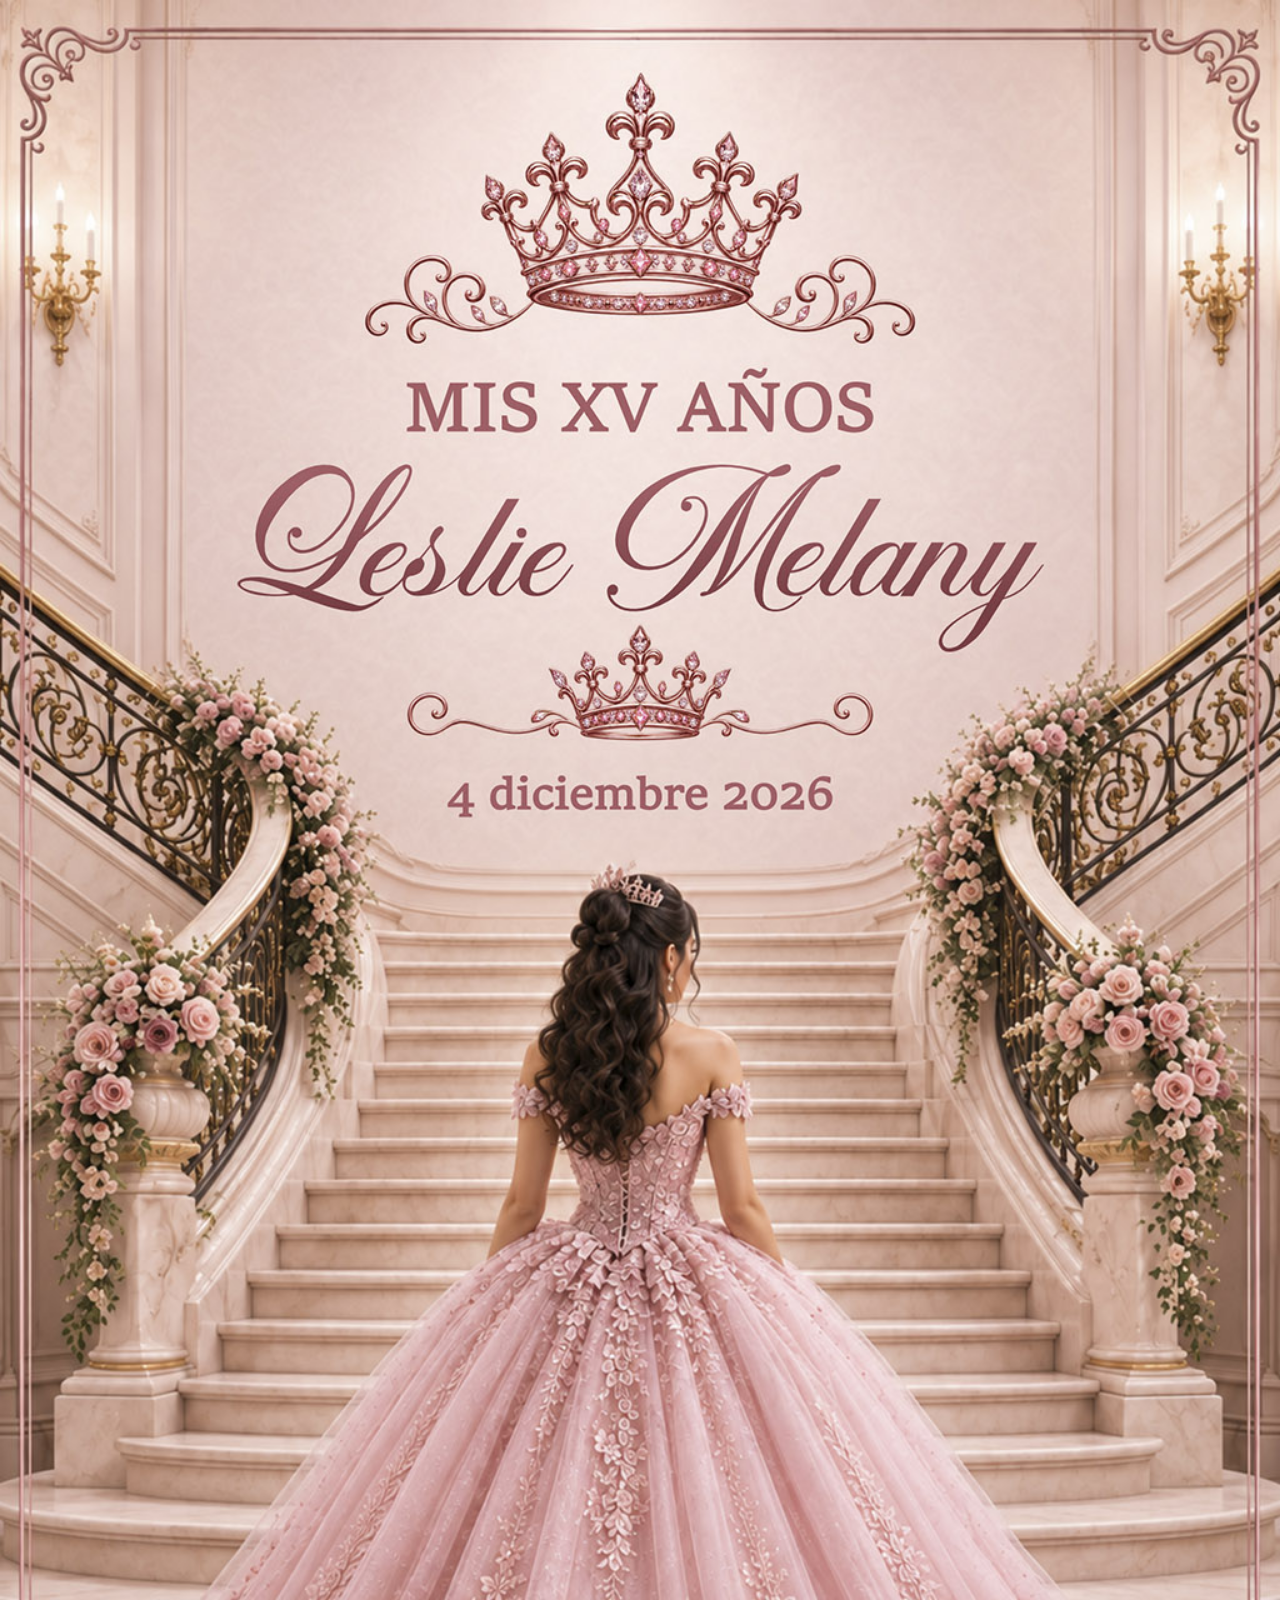
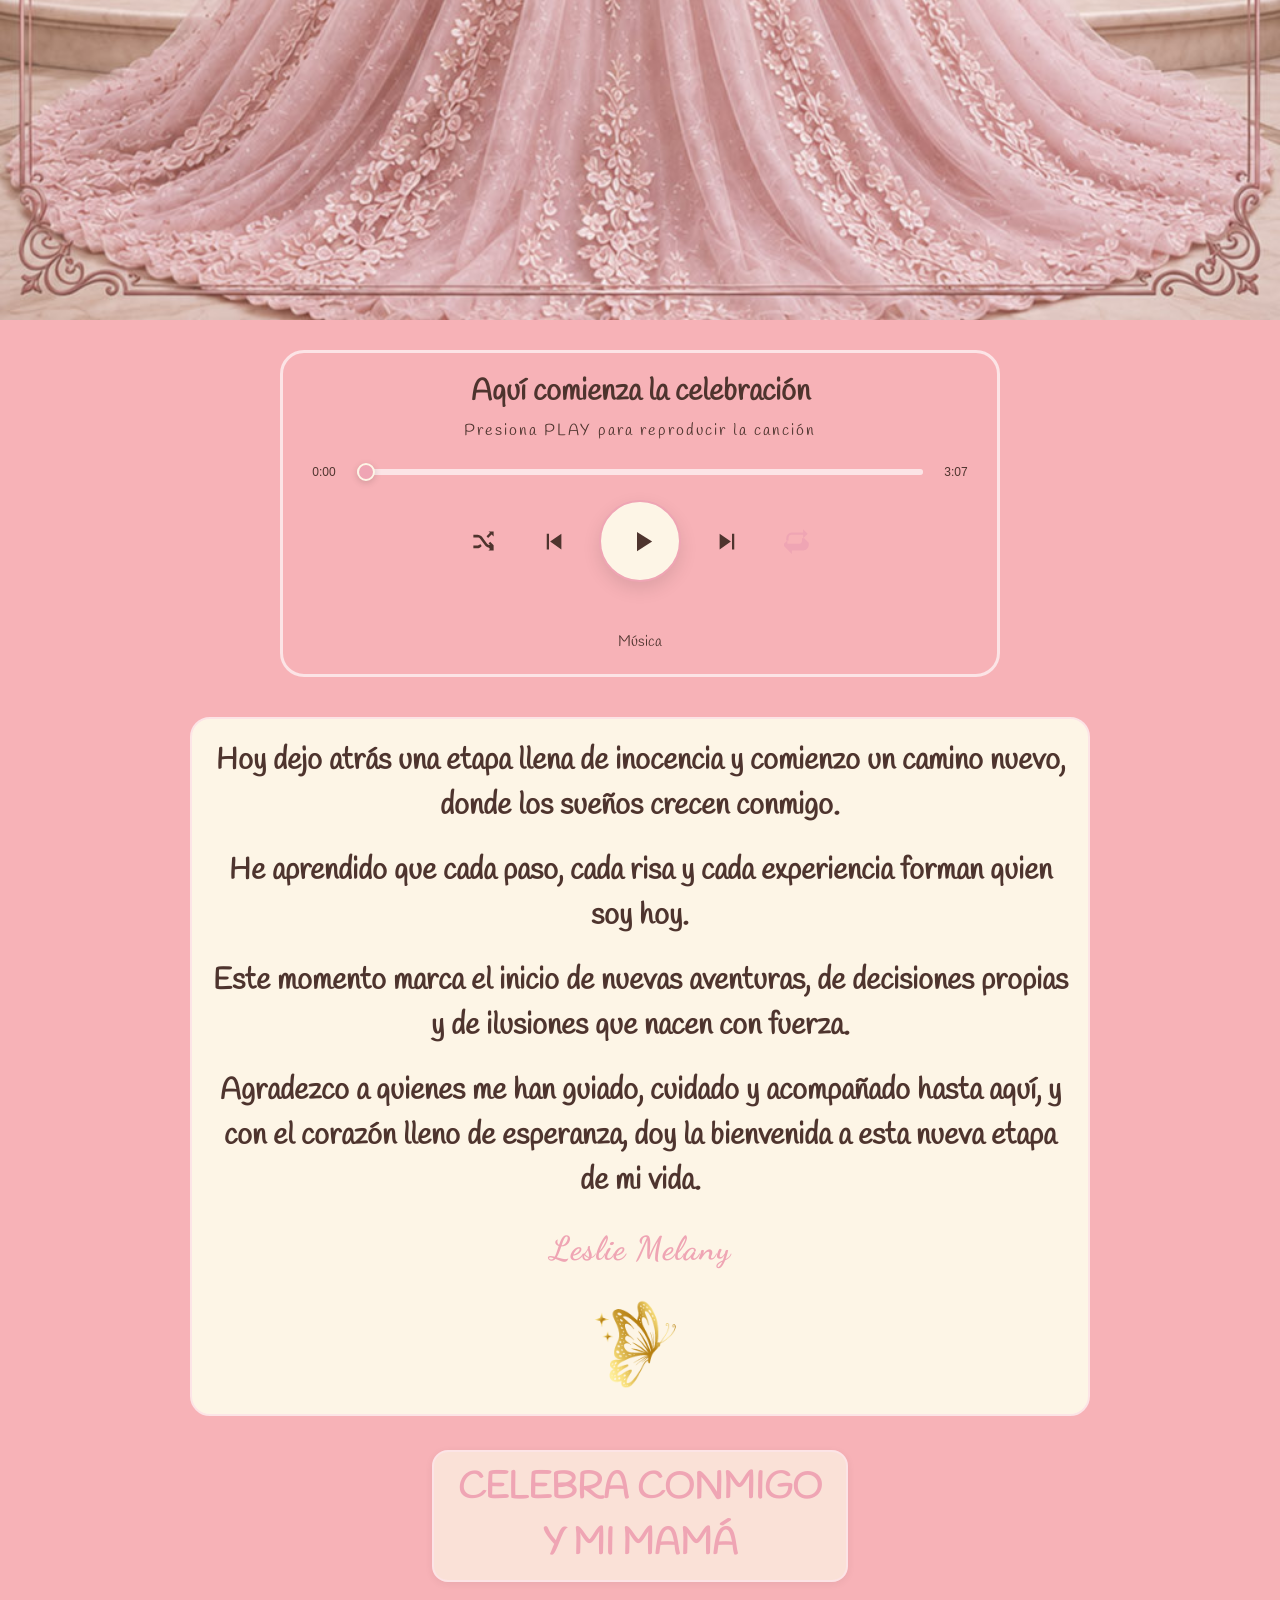
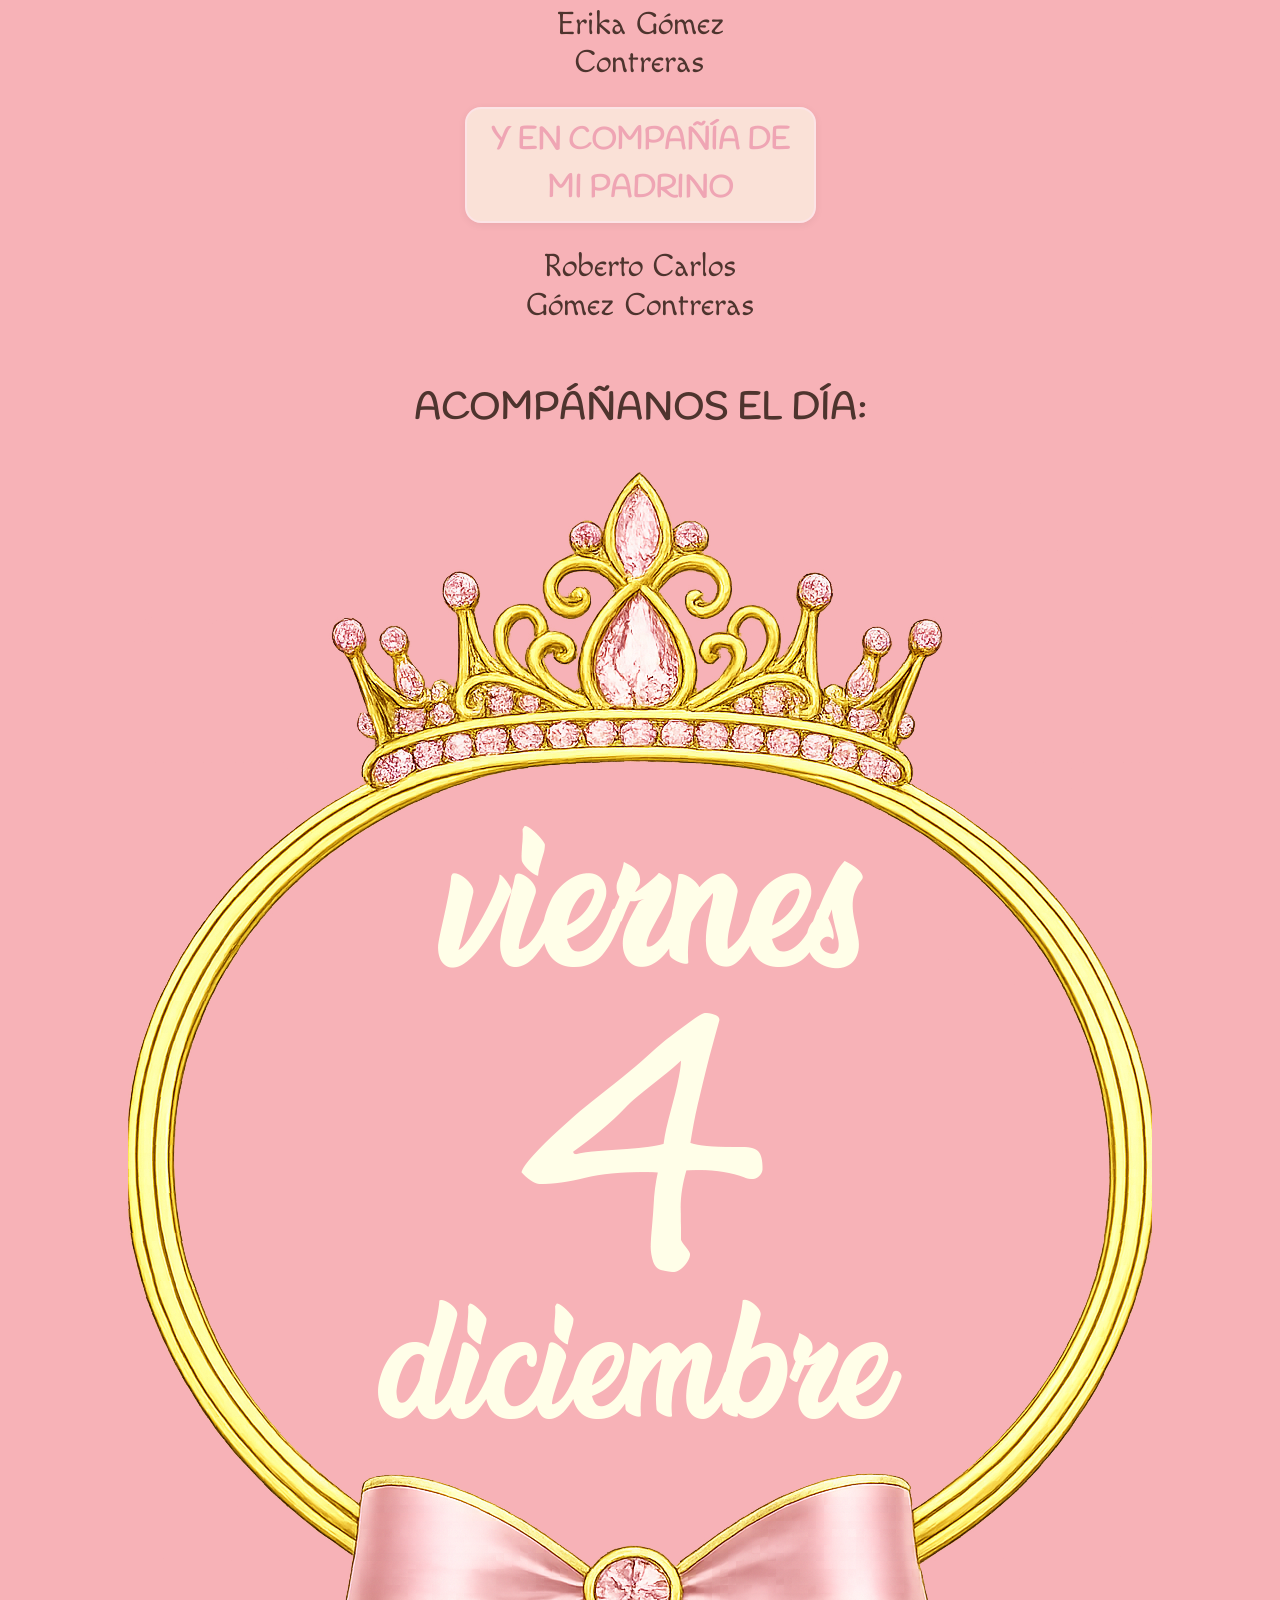
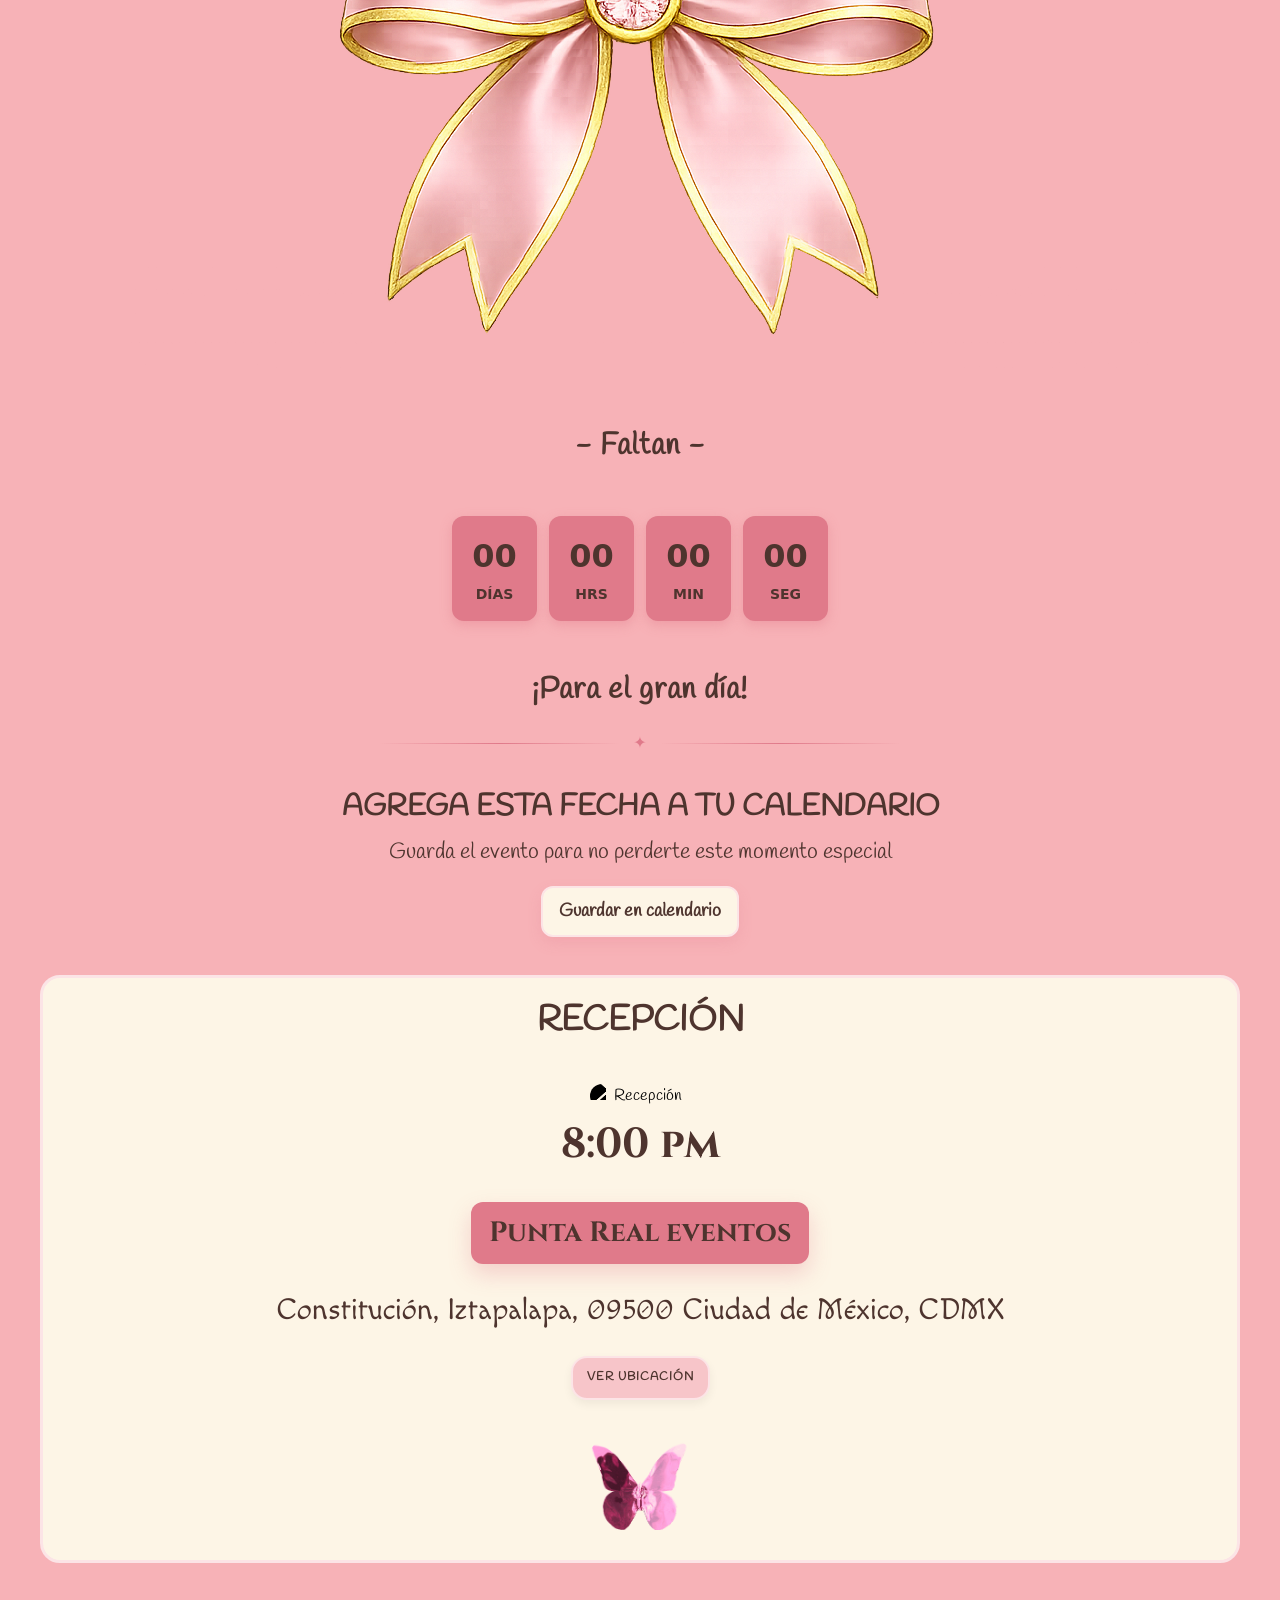
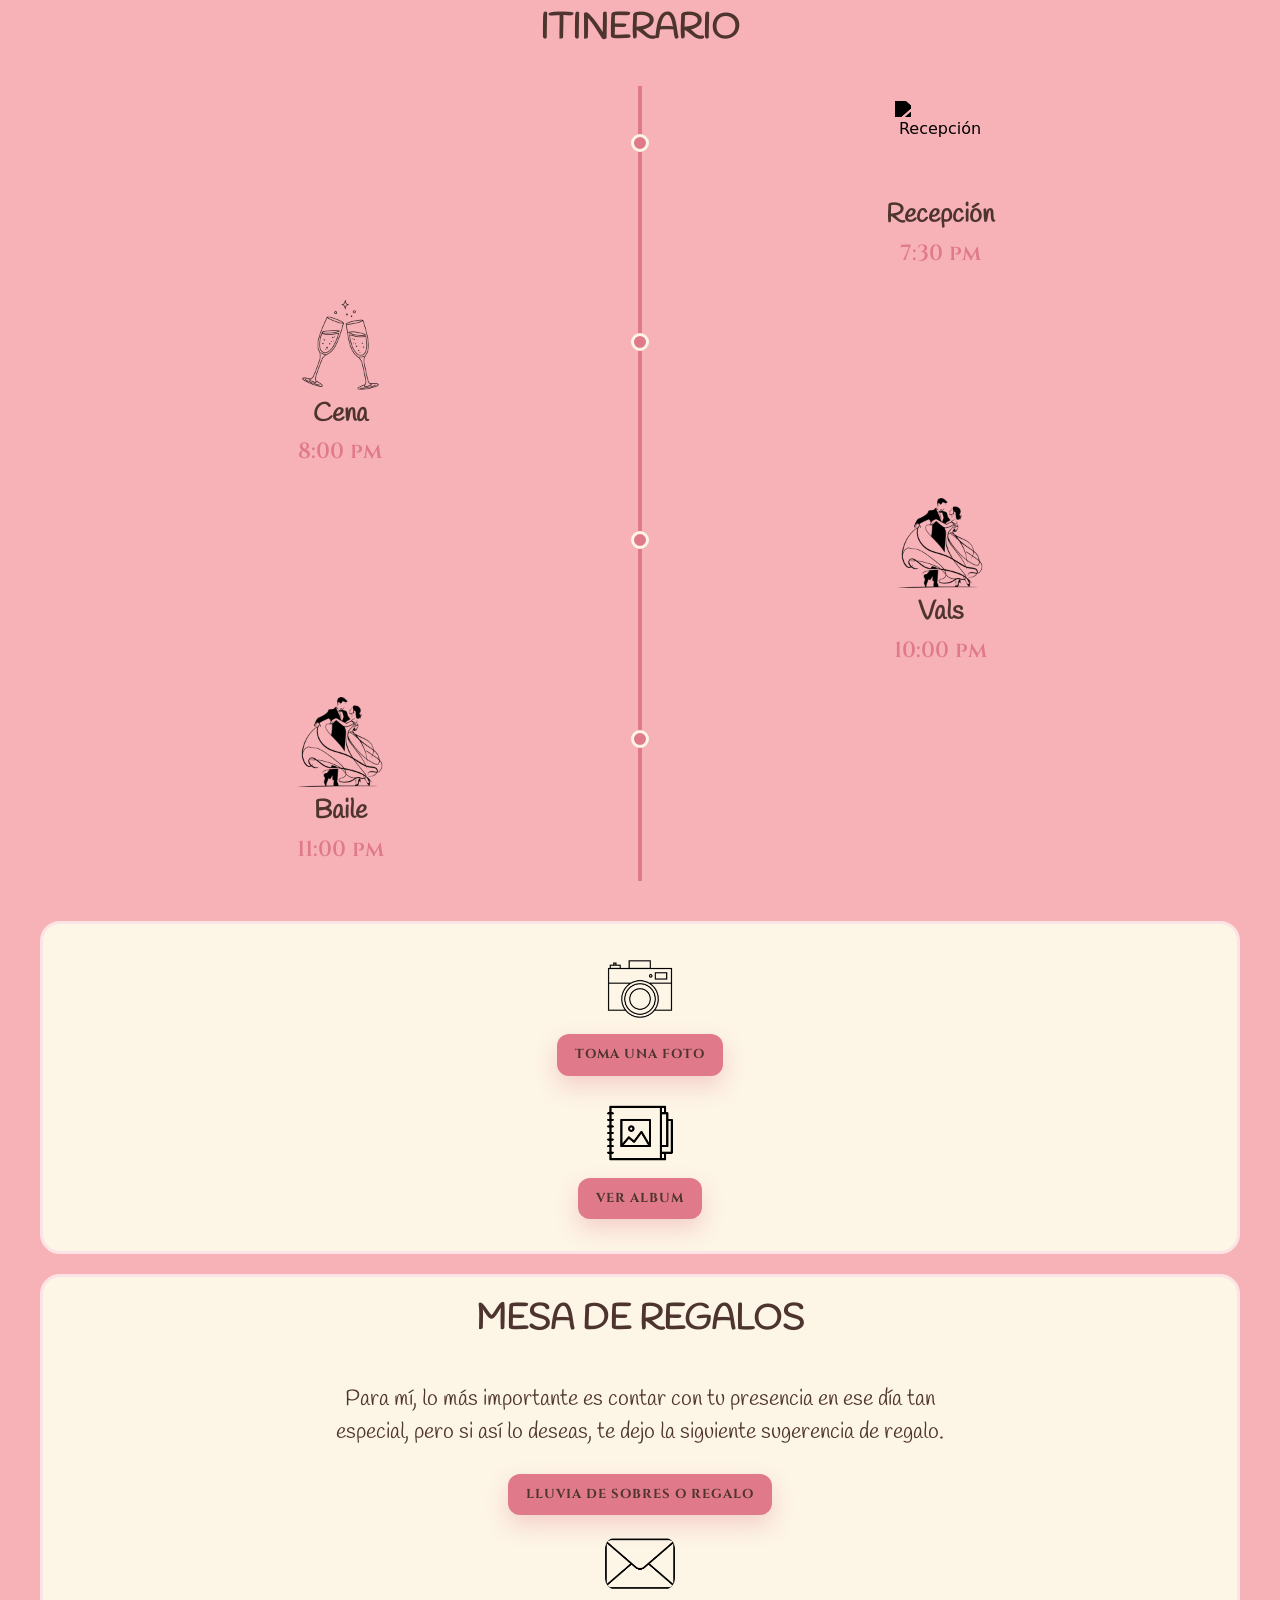
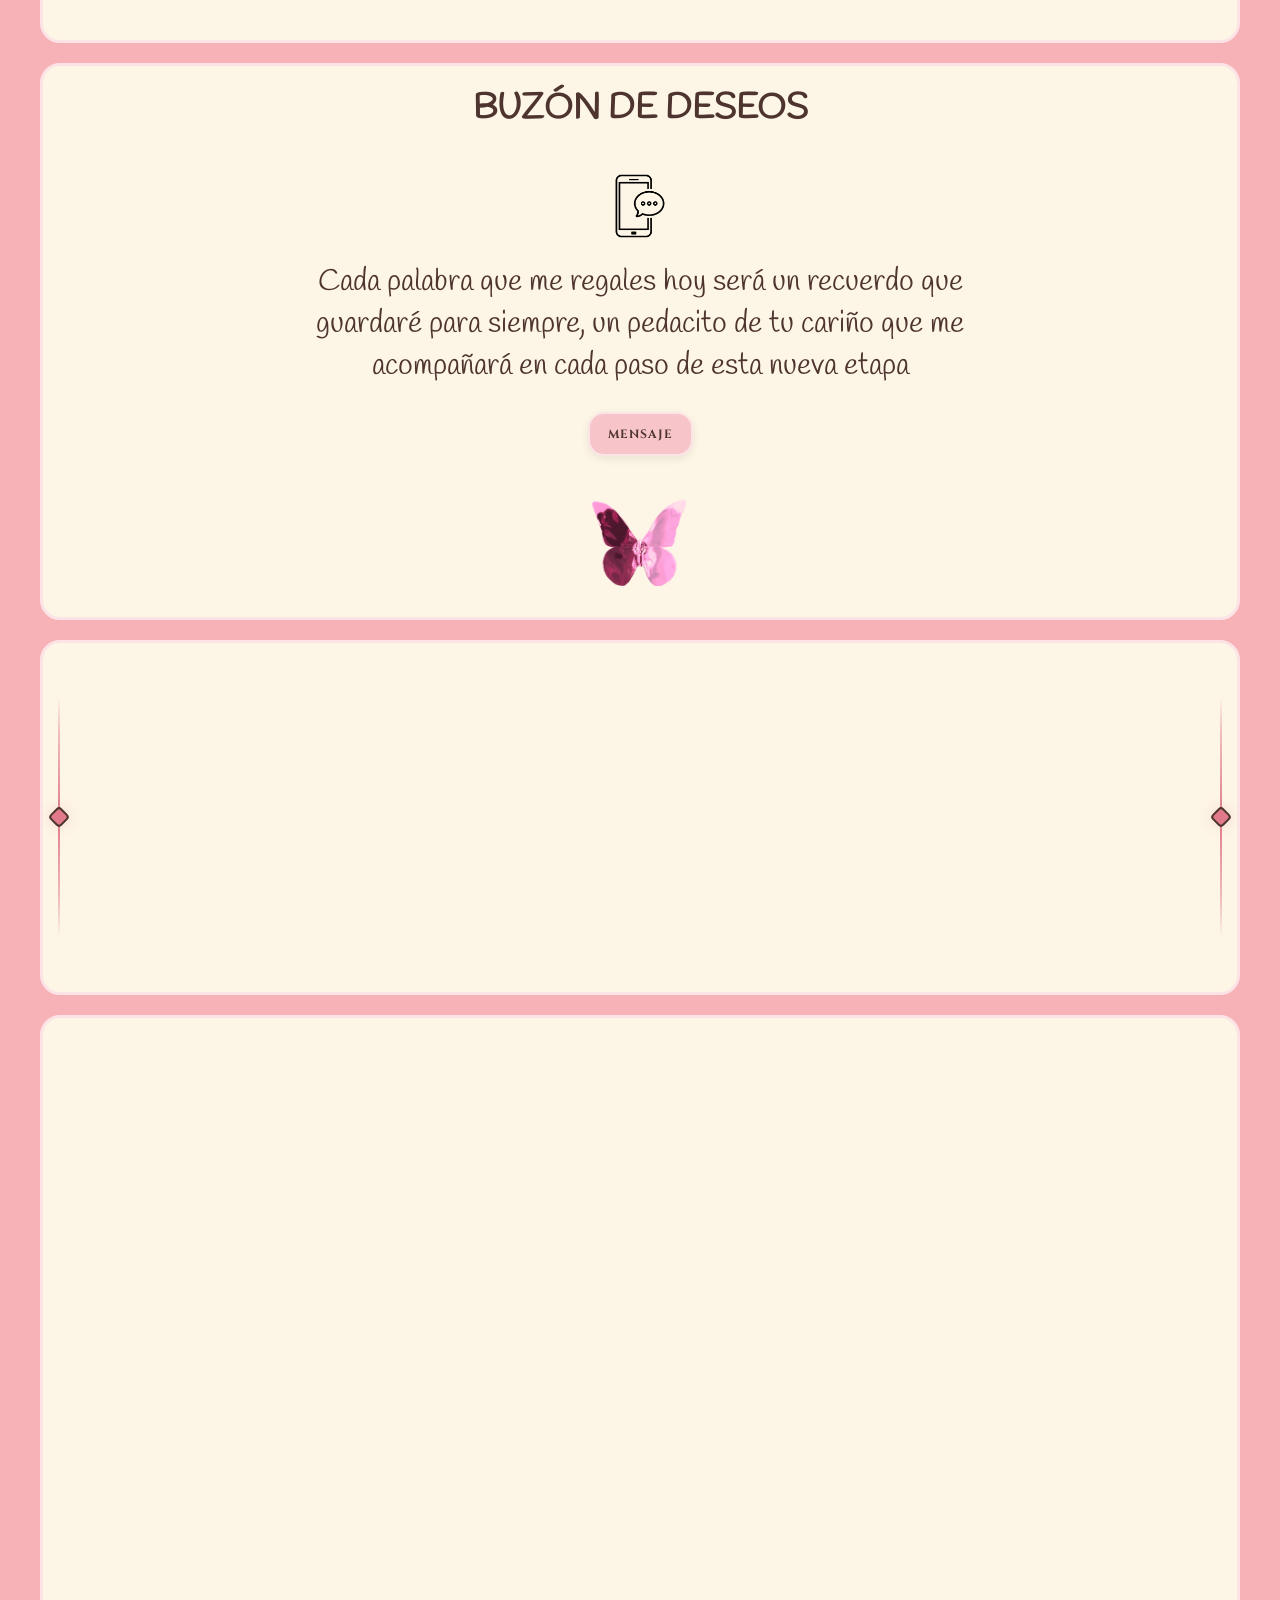
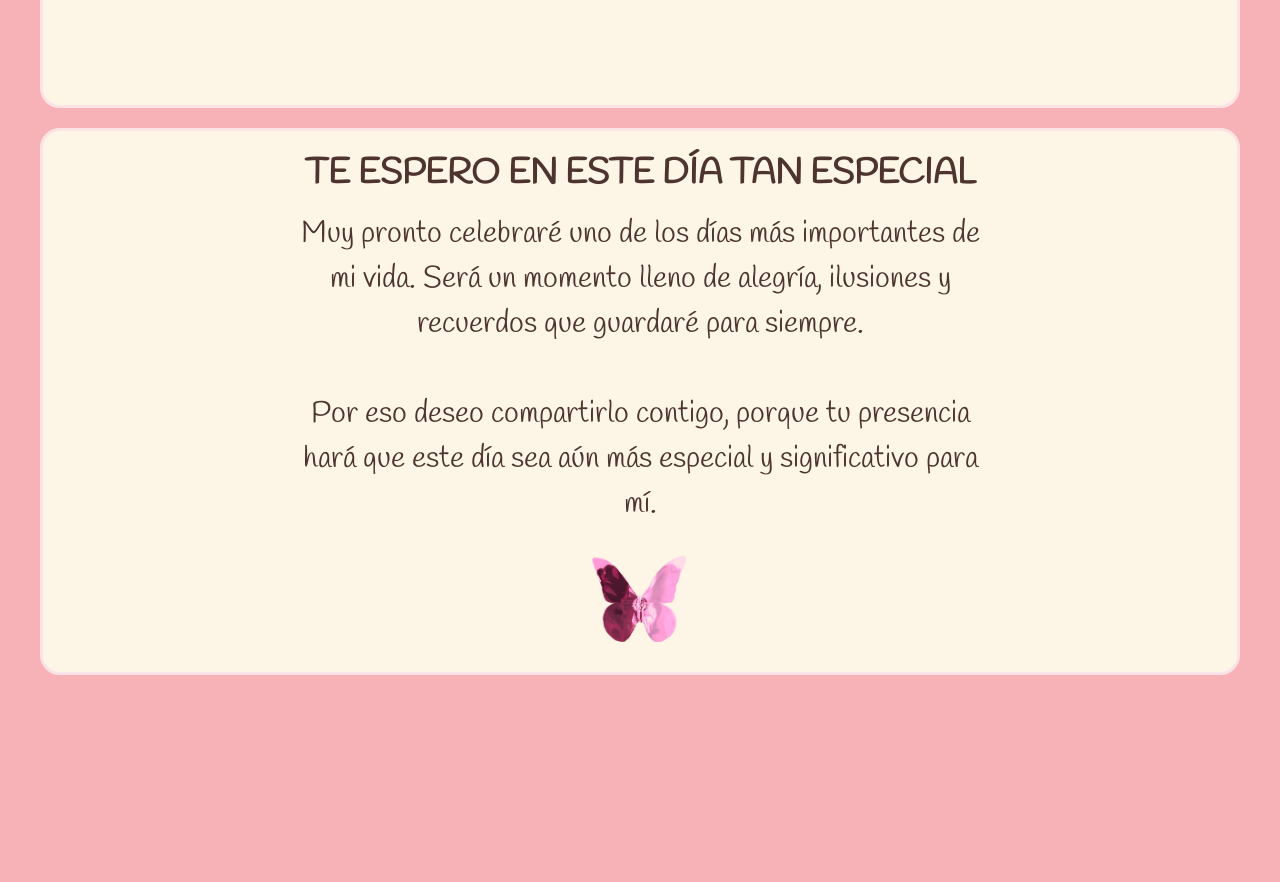
==== commit 9a719ab6: "asd asd" ====
--- a/index.html
+++ b/index.html
@@ -1004,7 +1004,7 @@
     
     // Codificar la familia para evitar problemas con espacios
     const familiaCodeada = encodeURIComponent(familia);
-    const mensaje = "https://invitadoweb.github.io/YuliethIsrael/?invitado=" + familiaCodeada;
+    const mensaje = "https://invitadoweb.github.io/LeslieMelany/?invitado=" + familiaCodeada;
     const whatsappUrl = `https://api.whatsapp.com/send?text=${encodeURIComponent(mensaje)}`;
     
     boton.addEventListener('click', function() {
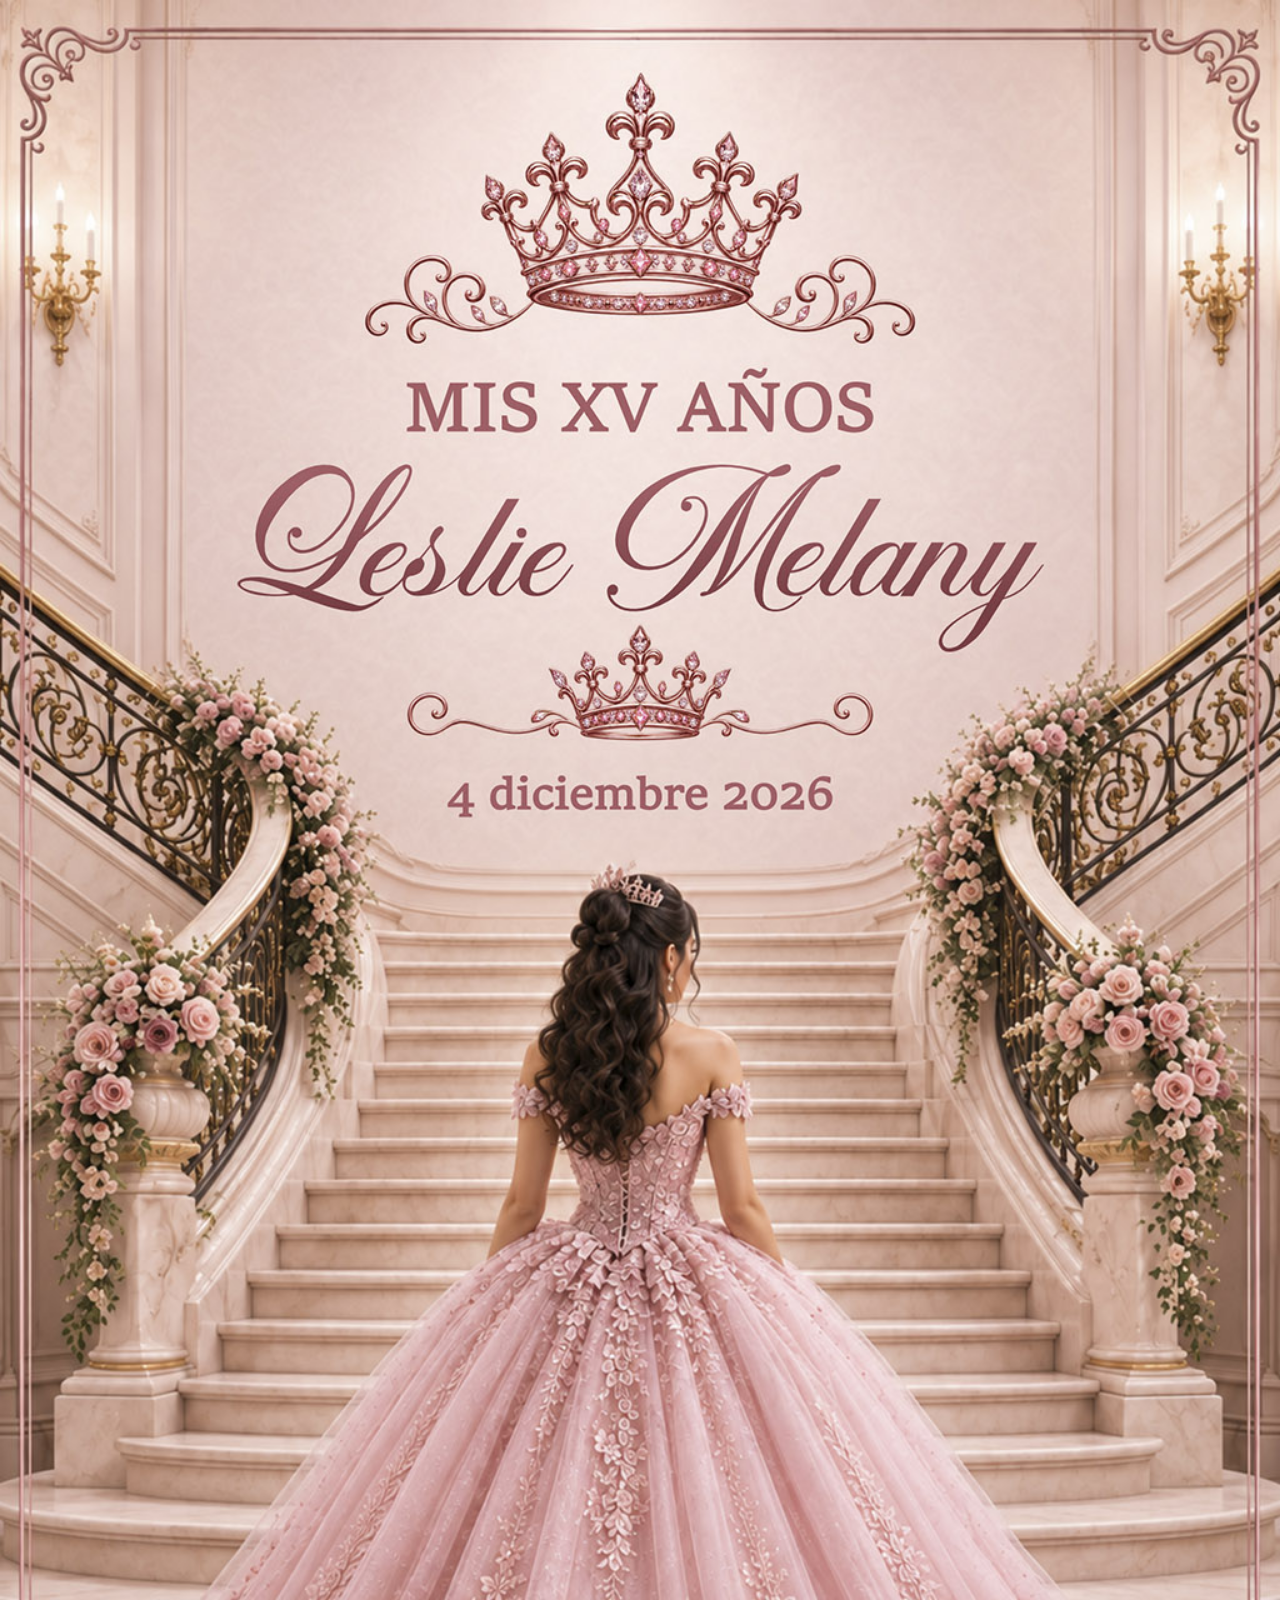
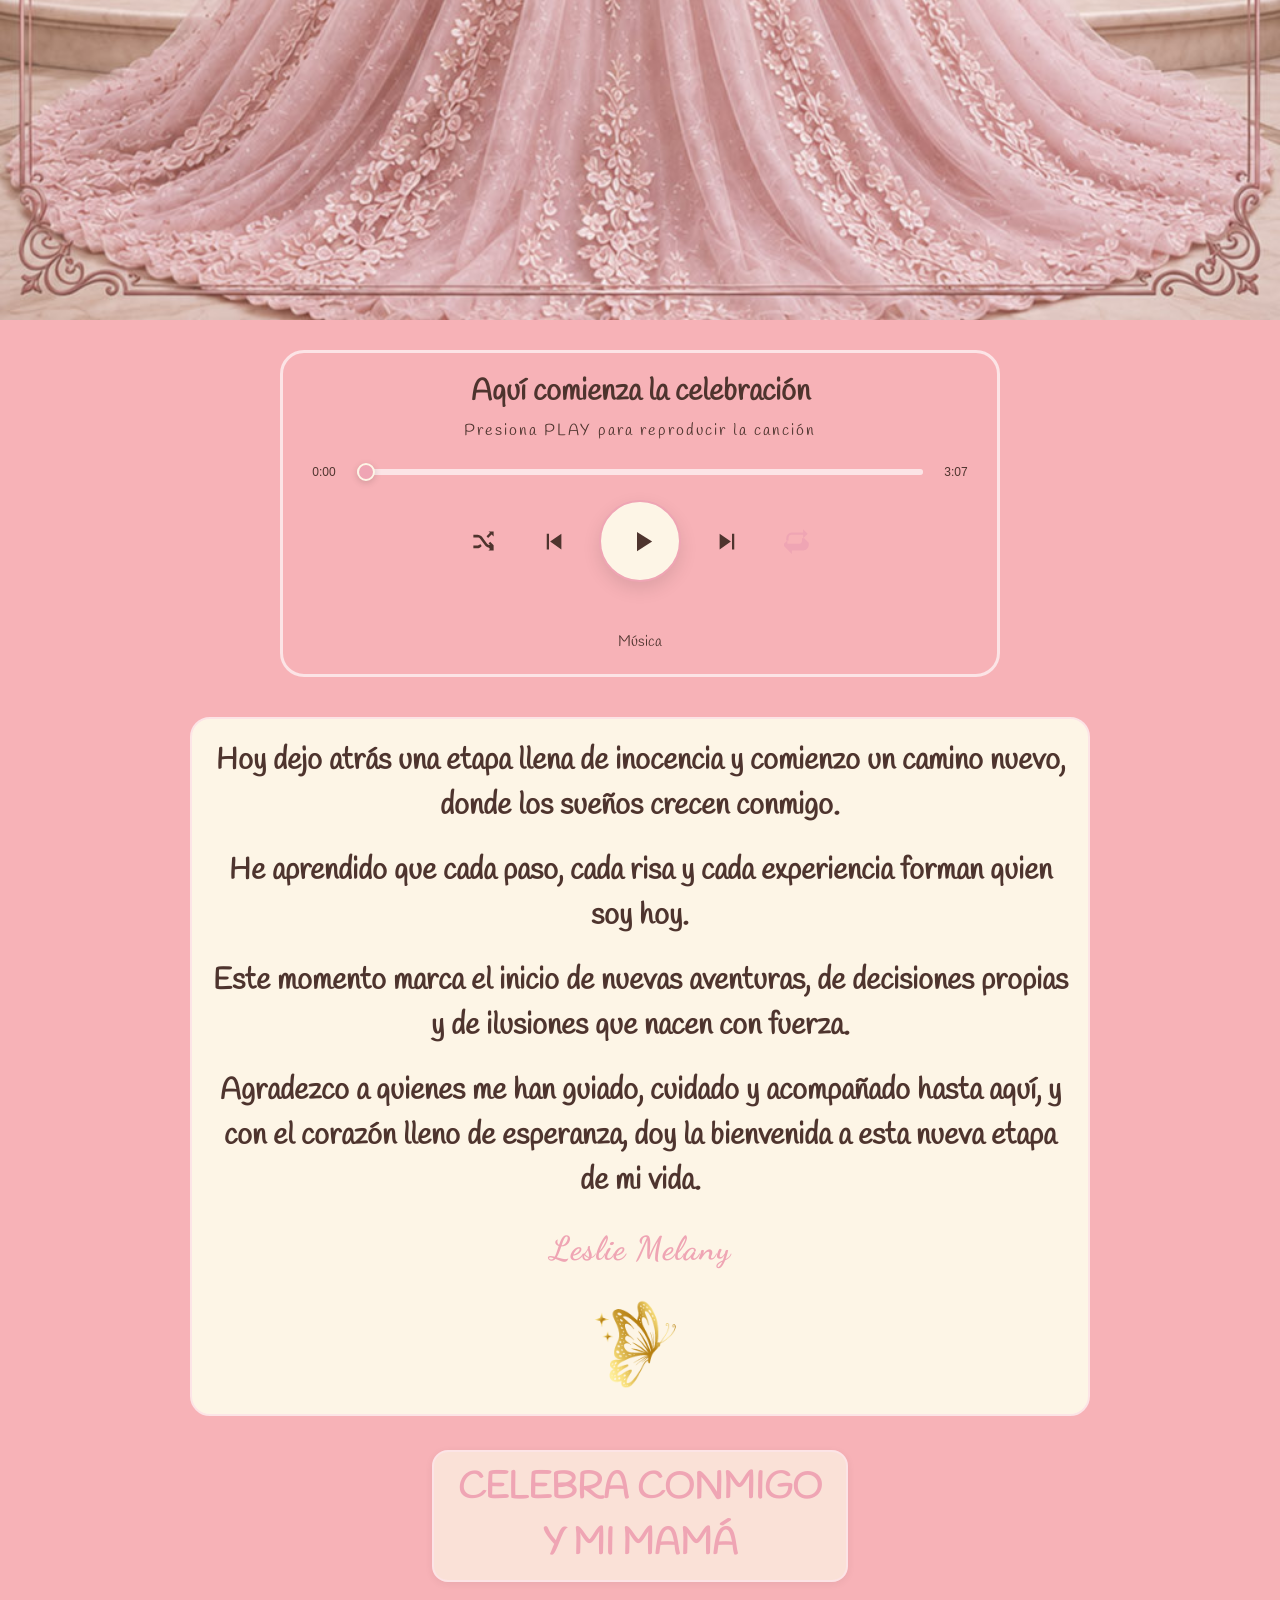
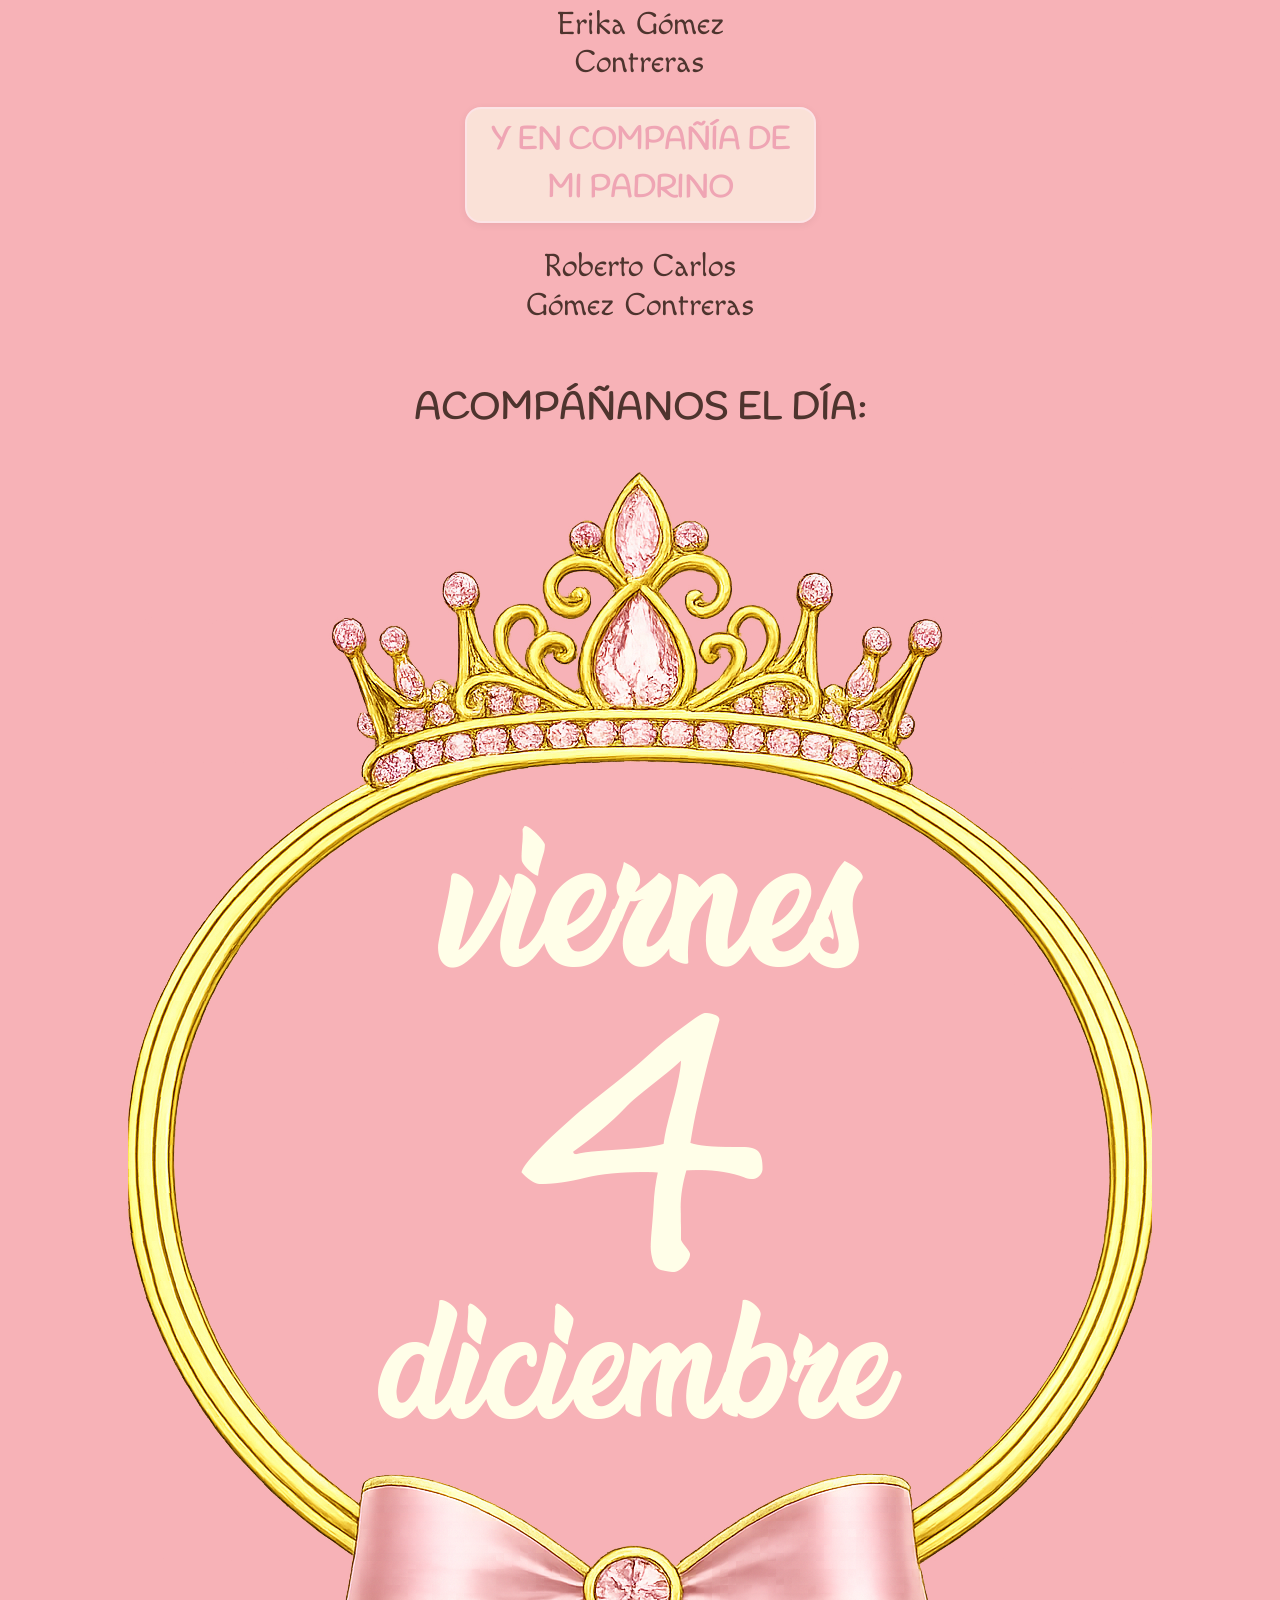
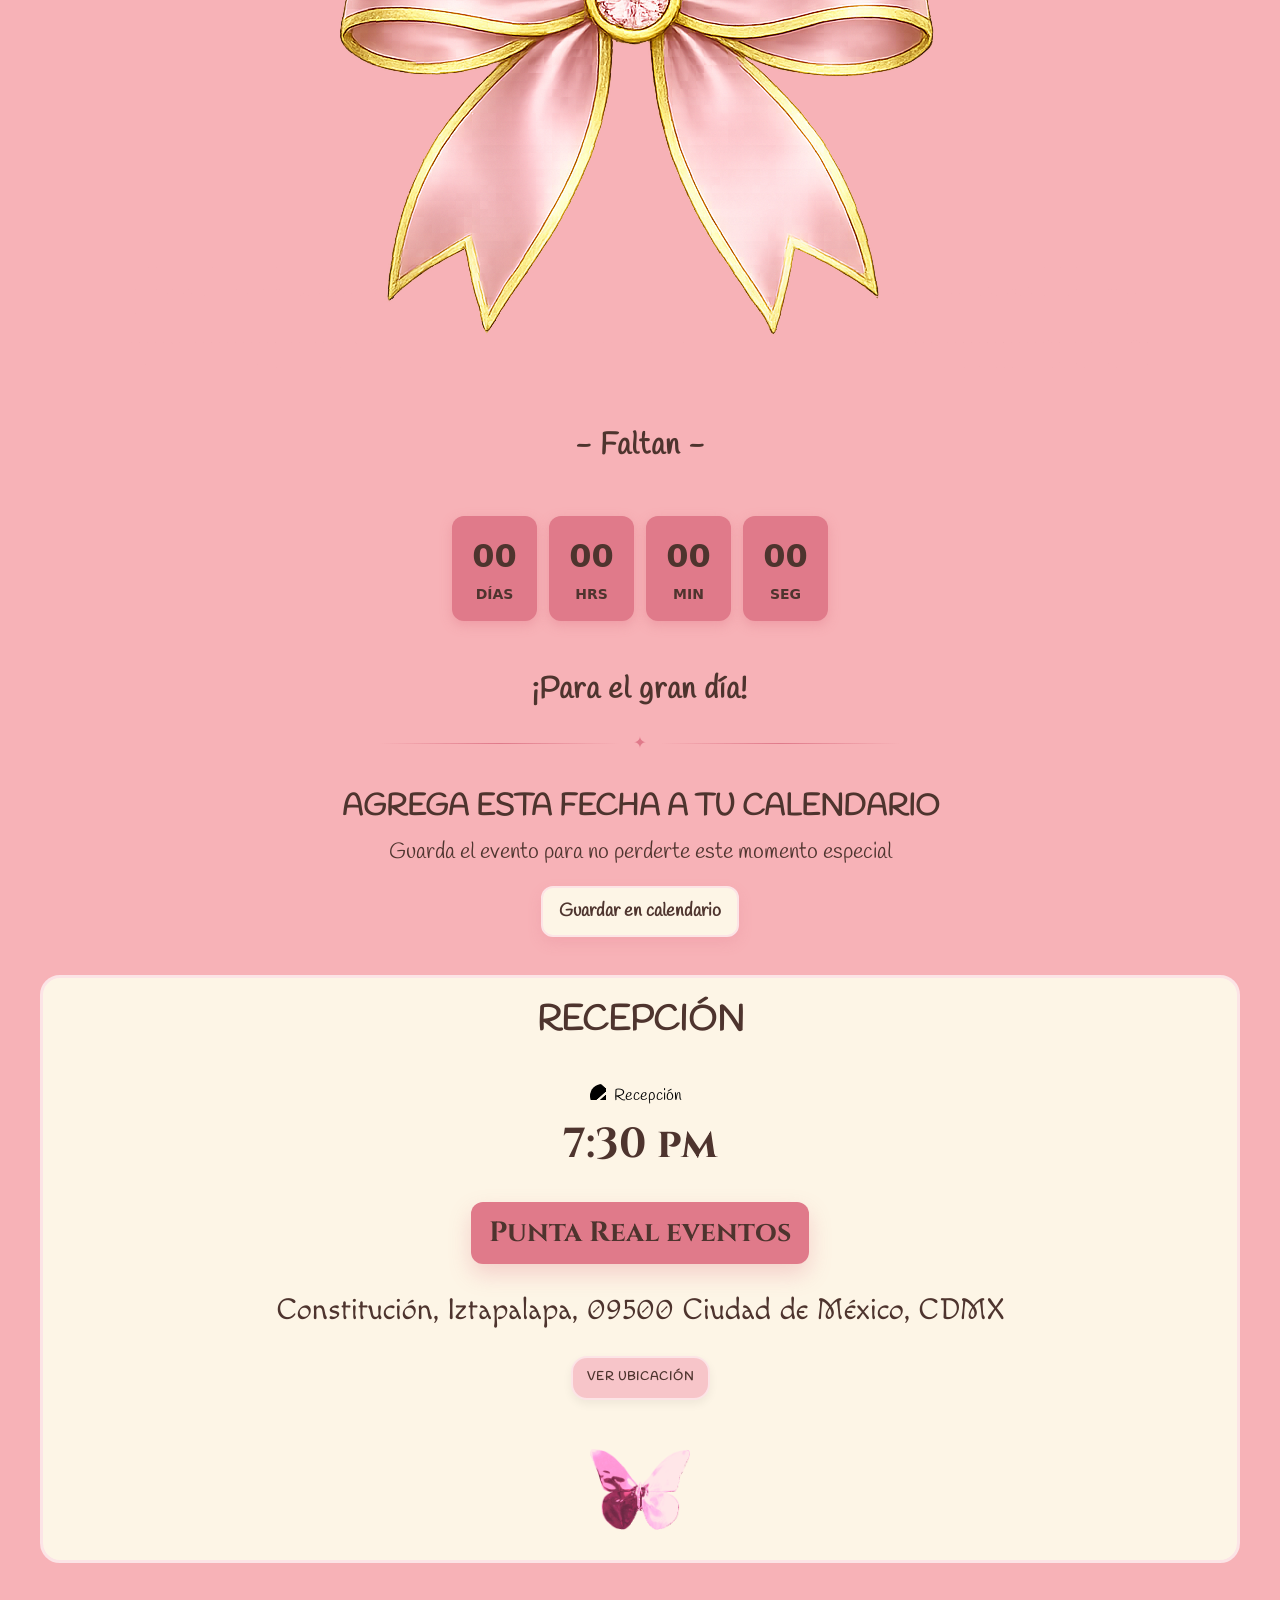
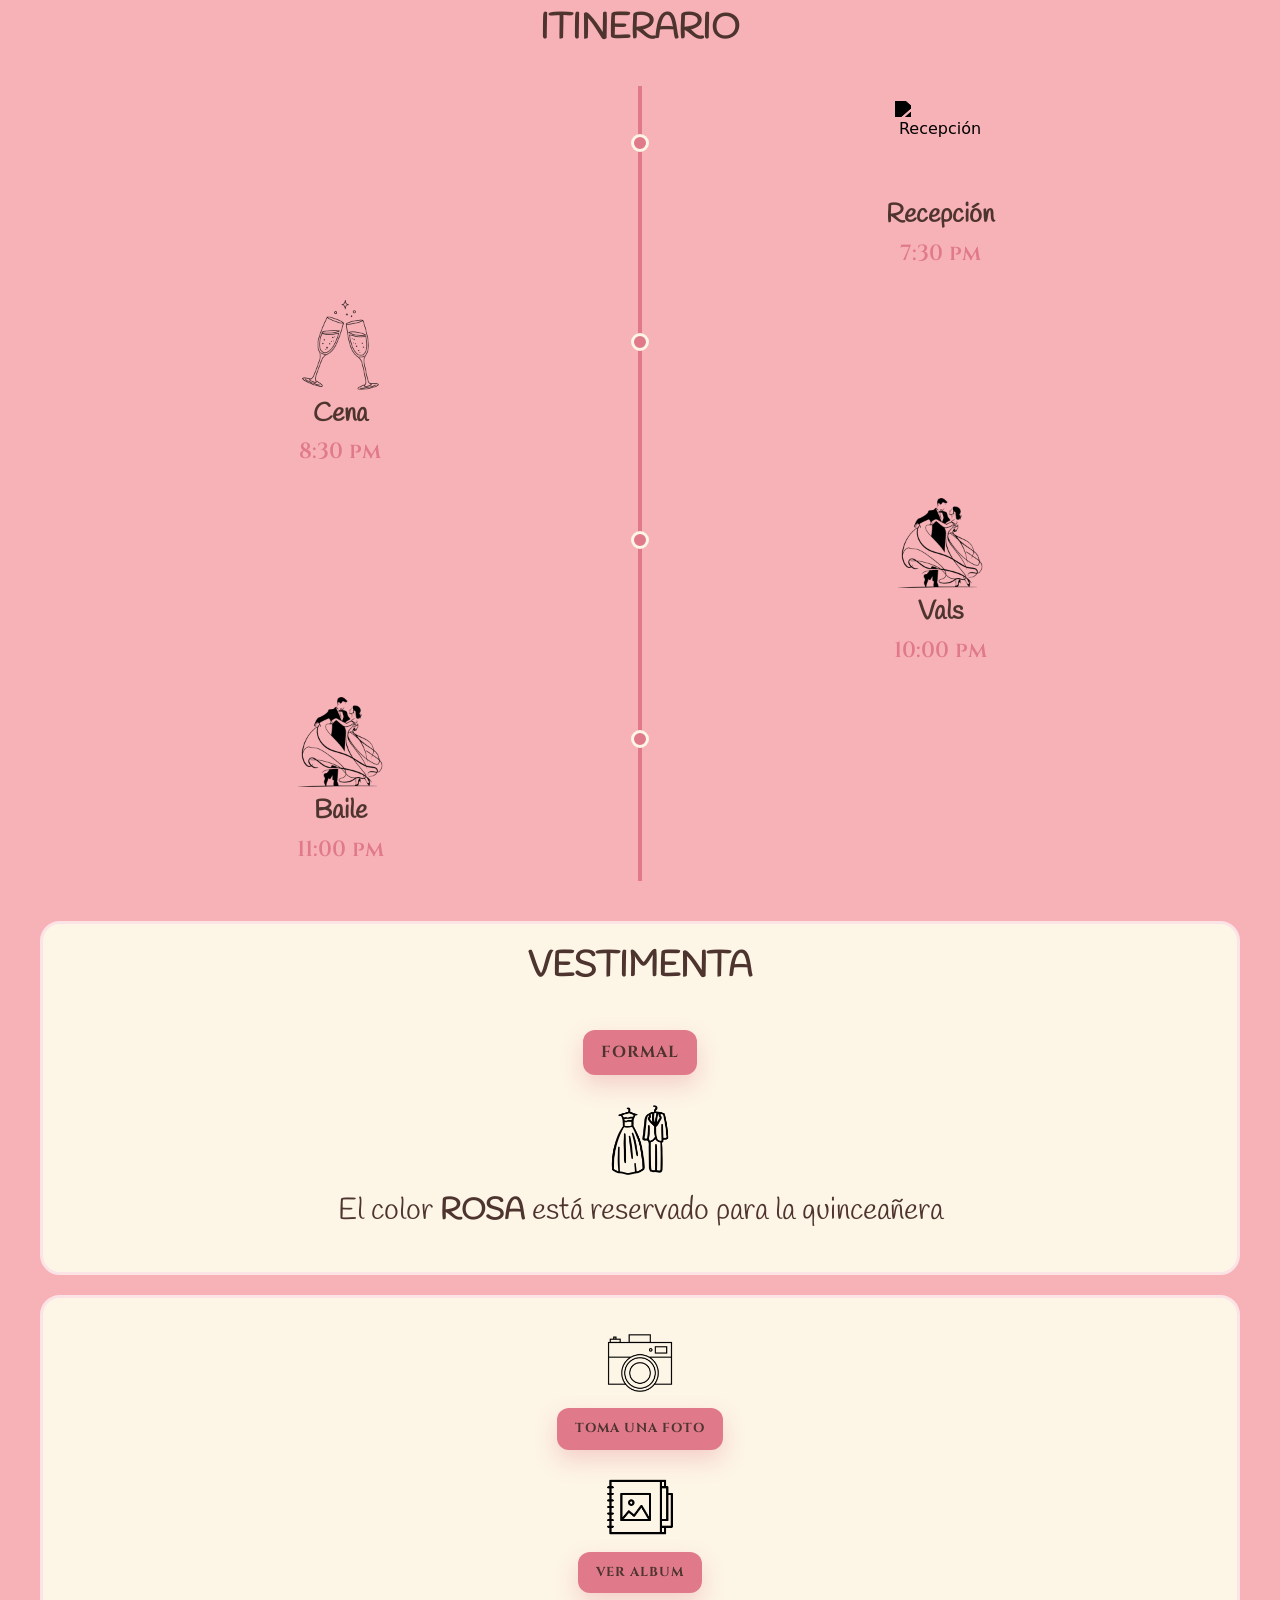
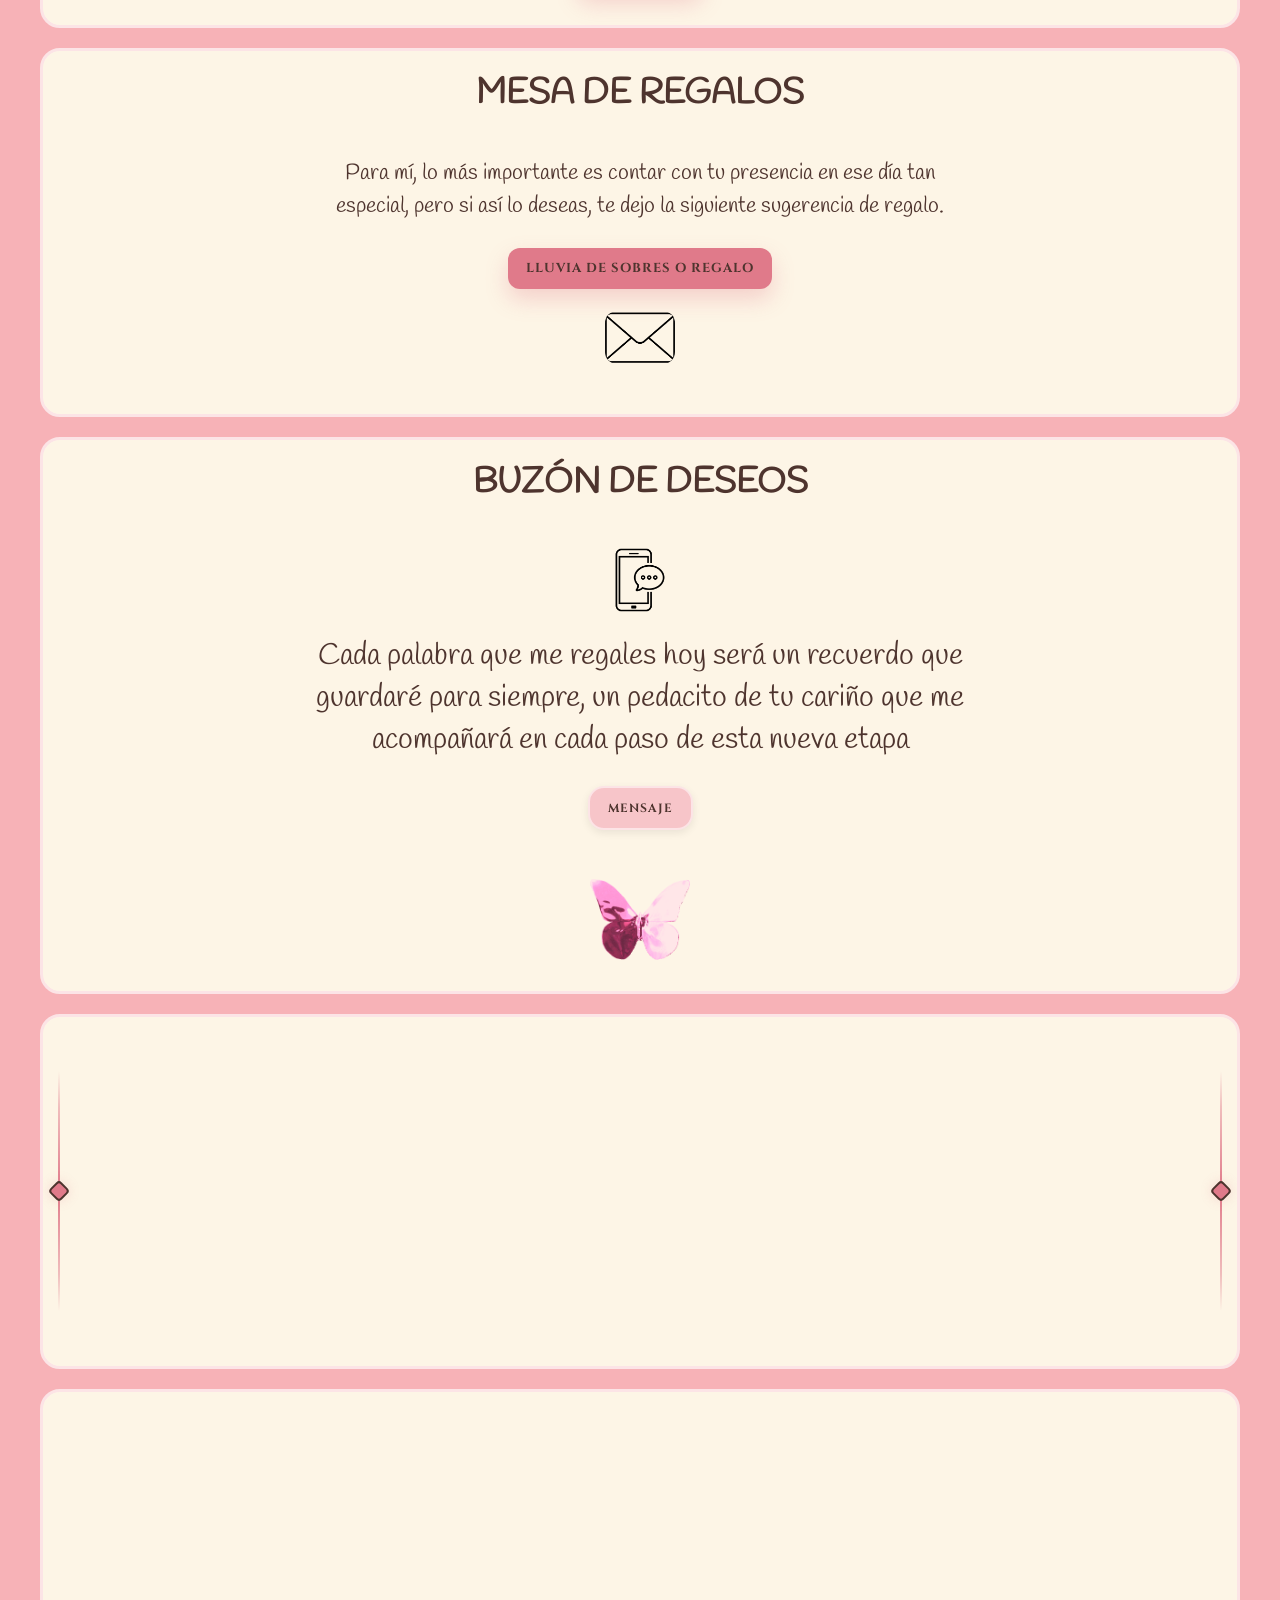
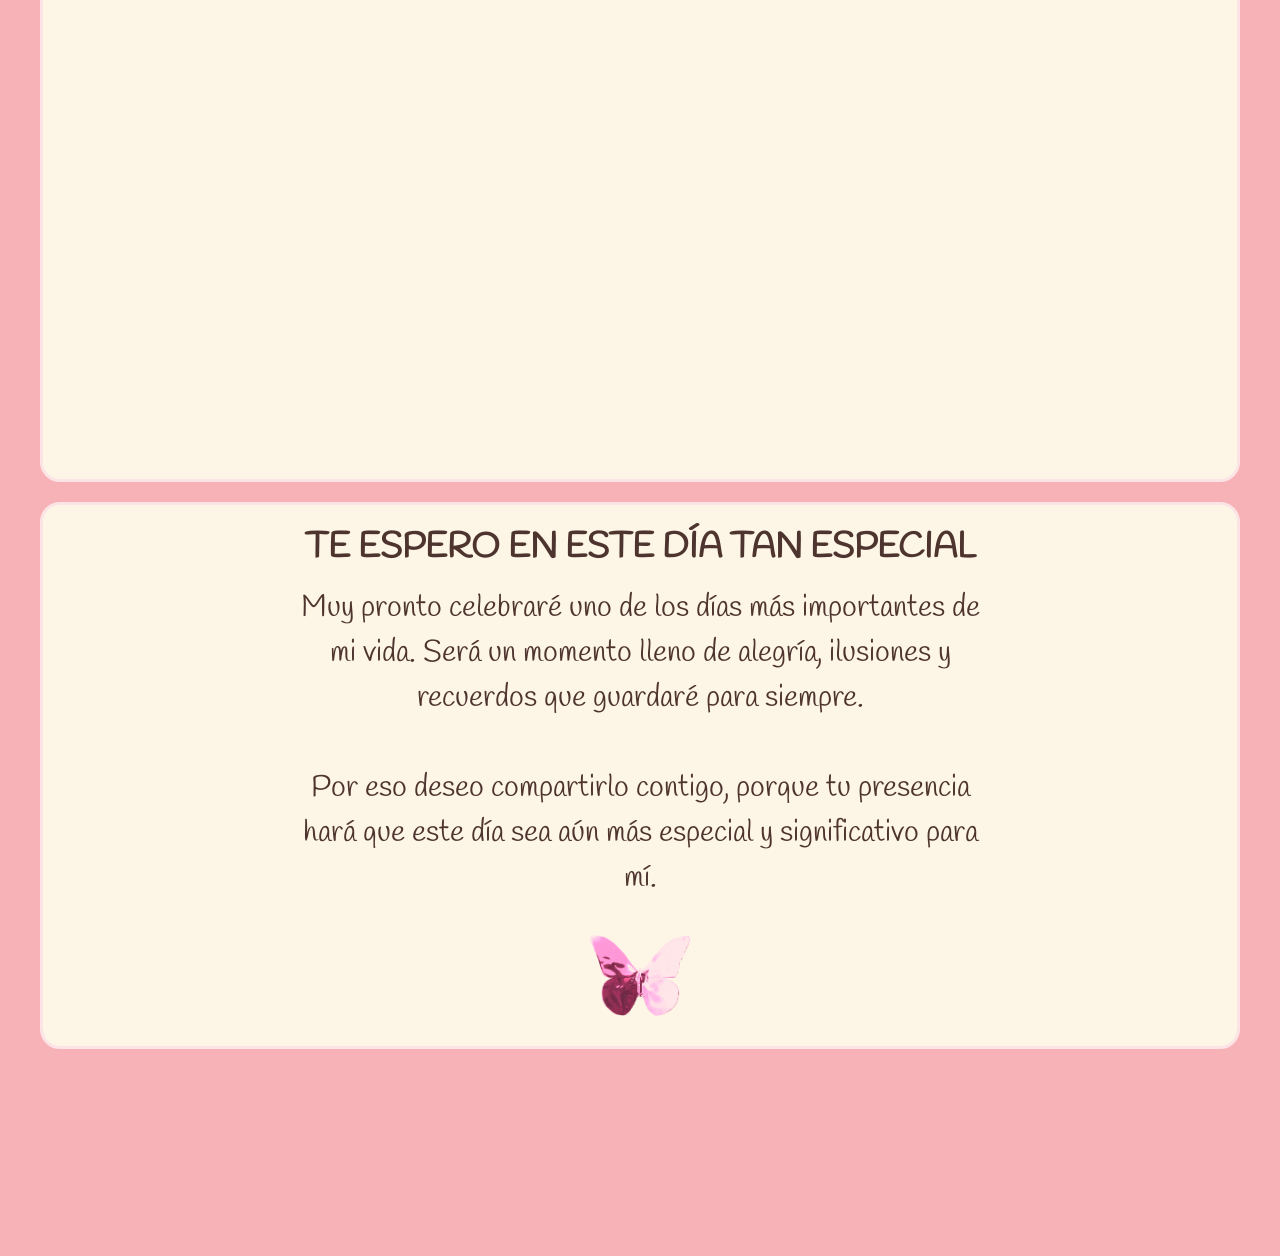
==== commit 38f4d1f2: "asd asd" ====
--- a/index.html
+++ b/index.html
@@ -418,7 +418,7 @@
                         <div class="recepcion-guion-143-container">
                             <div class="recepcion-guion-143-titulo recepcion-guion-143-fade">RECEPCIÓN</div>
                             <img src="https://optim.tildacdn.one/tild6234-3234-4765-b834-366563653039/-/format/webp/i_6.png.webp" alt="Recepción" class="recepcion-guion-143-img recepcion-guion-143-img-santuario recepcion-guion-143-fade" decoding="async" />
-                            <div class="recepcion-guion-143-subtitulo recepcion-guion-143-hora recepcion-guion-143-fade">8:00 pm</div>
+                            <div class="recepcion-guion-143-subtitulo recepcion-guion-143-hora recepcion-guion-143-fade">7:30 pm</div>
                             <div class="recepcion-guion-143-subtitulo recepcion-guion-143-santuario recepcion-guion-143-fade">Punta Real eventos</div>
                             <div class="recepcion-guion-143-direccion recepcion-guion-143-fade">Constitución, Iztapalapa, 09500 Ciudad de México, CDMX</div>
                             <a href="https://maps.app.goo.gl/L5jtHcmm9QMbdFtr9" target="_blank" rel="noopener noreferrer" class="recepcion-guion-143-btn recepcion-guion-143-fade">VER UBICACIÓN</a>
@@ -460,7 +460,7 @@
                                 <div class="contenido">
                                     <img src="img/i_13.png" class="icono-evento" alt="Cena" />
                                     <div class="evento">Cena</div>
-                                    <div class="hora">8:00 pm</div>
+                                    <div class="hora">8:30 pm</div>
                                 </div>
                             </div>
 
@@ -503,7 +503,7 @@
                 </div></div></div>
             </div>
 
-            <!-- VESTIMENTA 
+            <!-- VESTIMENTA -->
             <div id="rec2806140703" class="r t-rec" style="" data-animationappear="off" data-record-type="131">
                 <div class="t123"><div class="t-container_100"><div class="t-width t-width_100">
                     <link href="https://fonts.googleapis.com/css2?family=Handlee&family=Cinzel:wght@500;700&display=swap" rel="stylesheet" />
@@ -527,7 +527,7 @@
                     })();
                     </script>
                 </div></div></div>
-            </div>-->
+            </div>
 
 
 
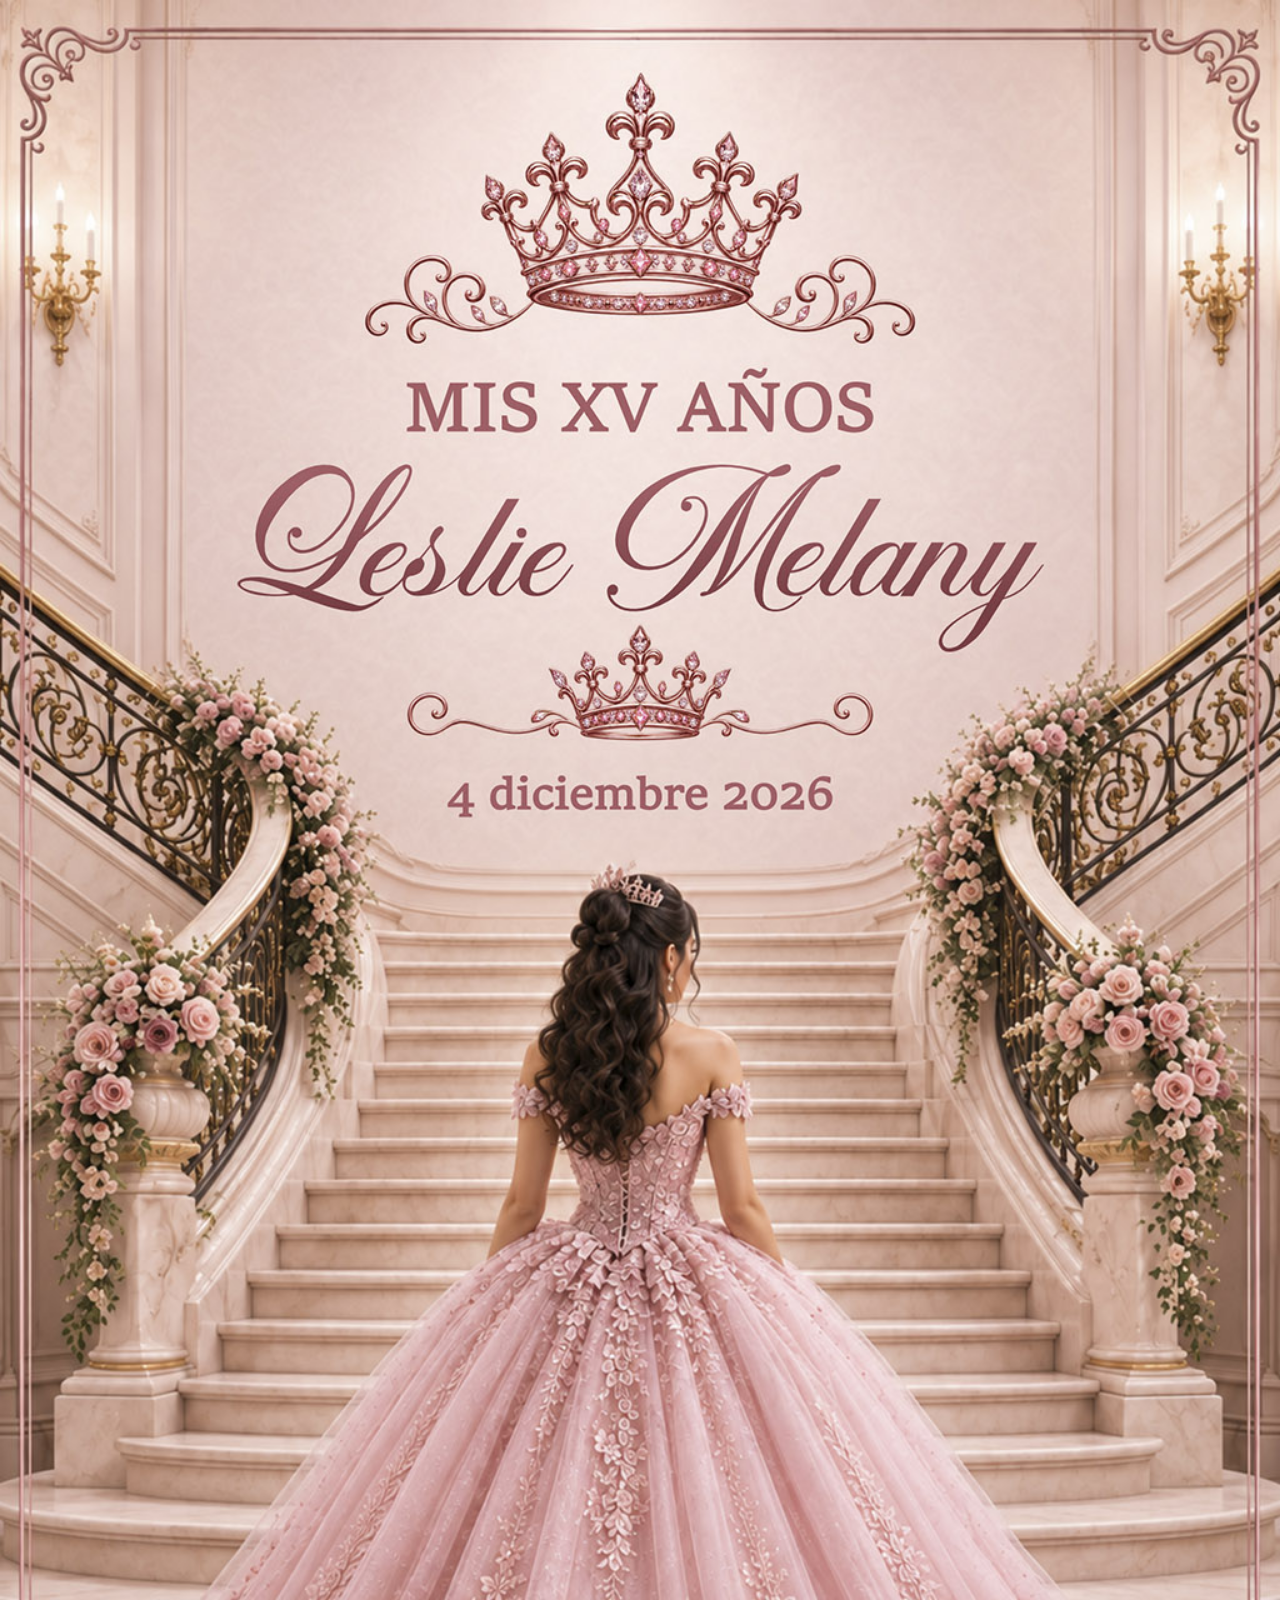
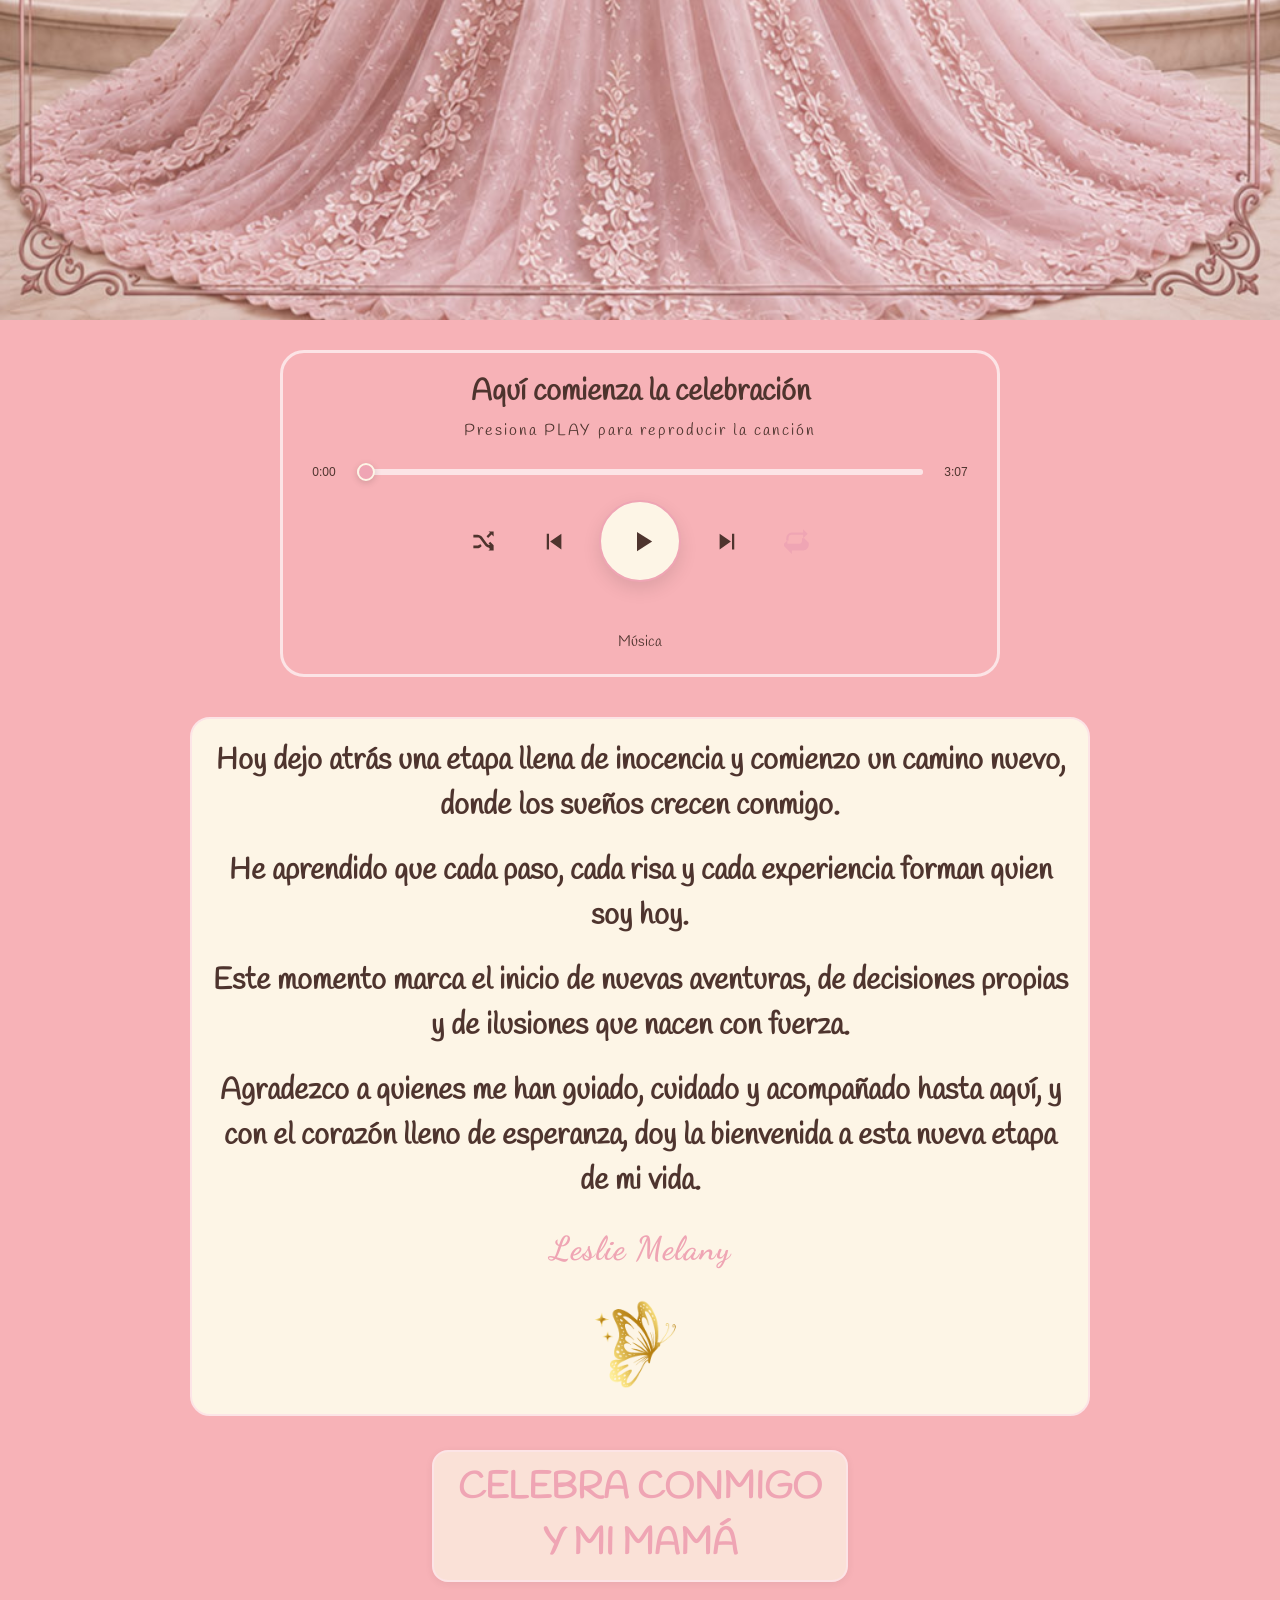
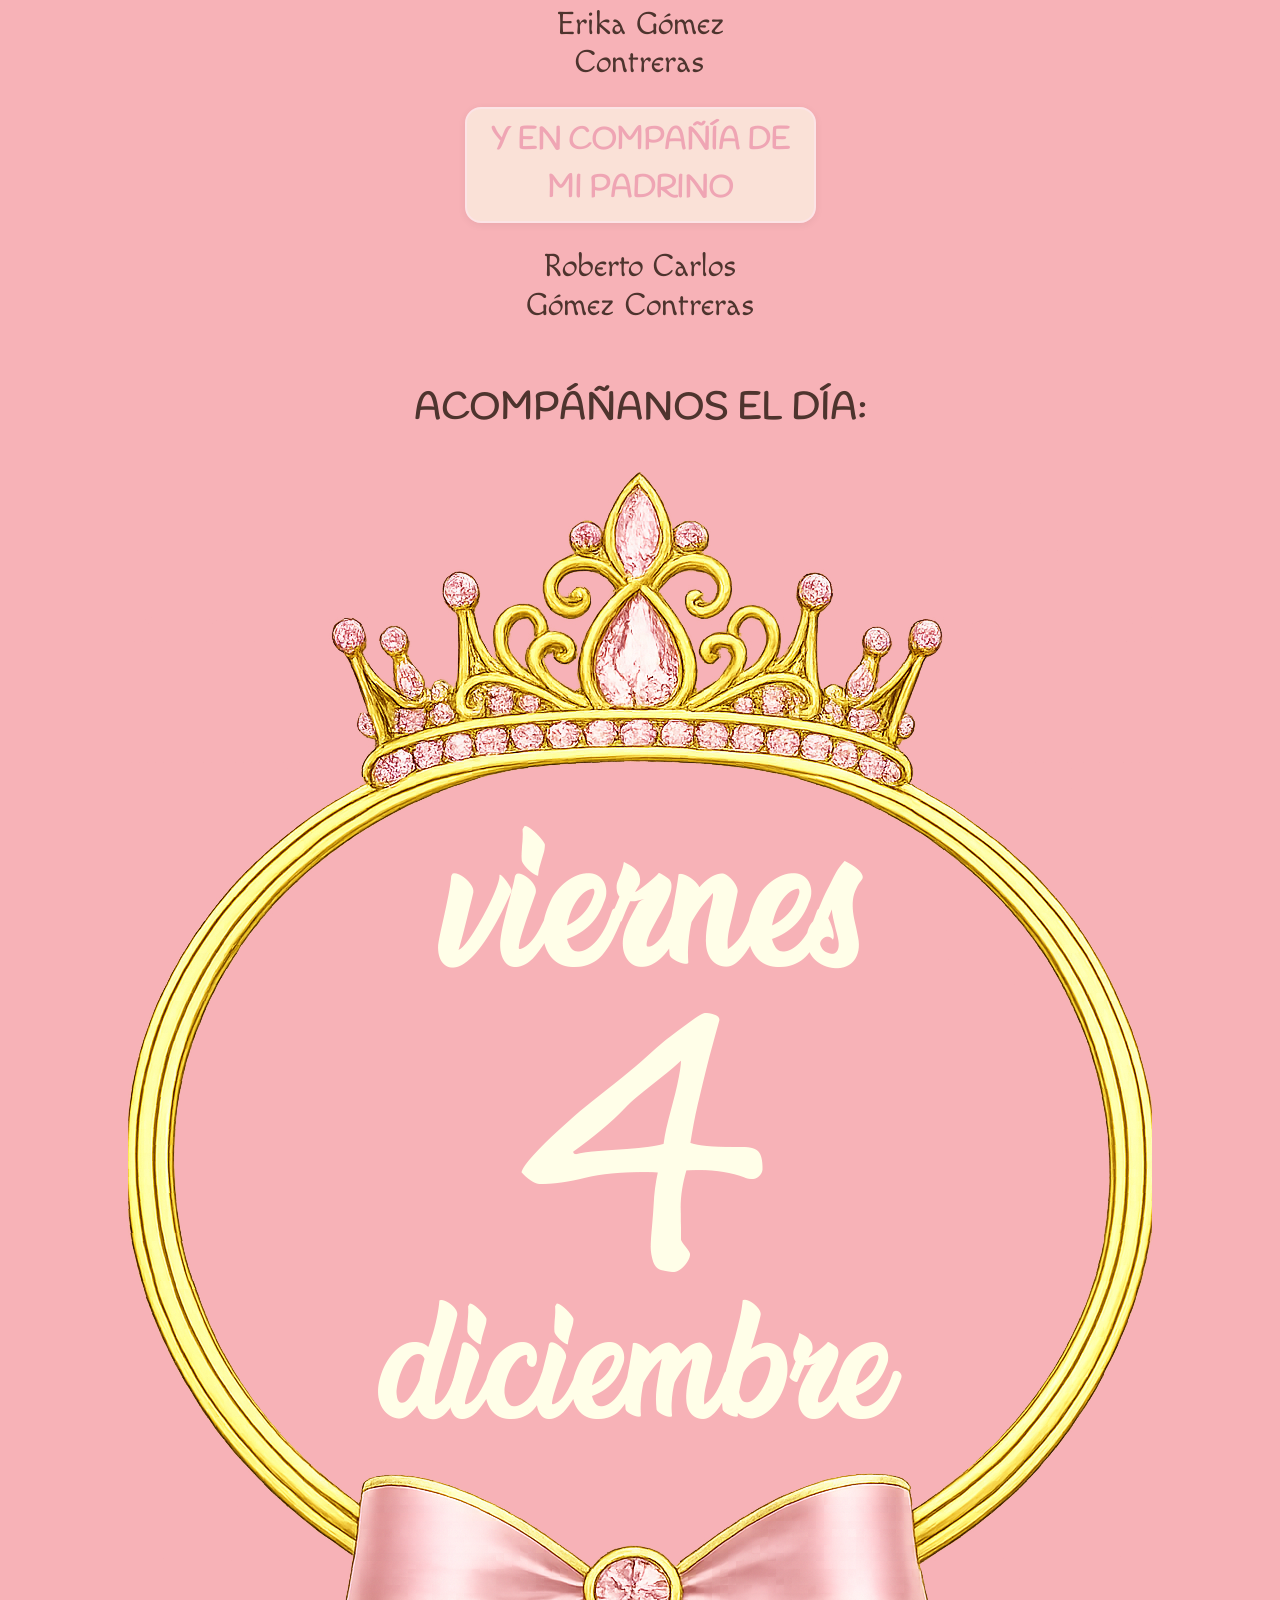
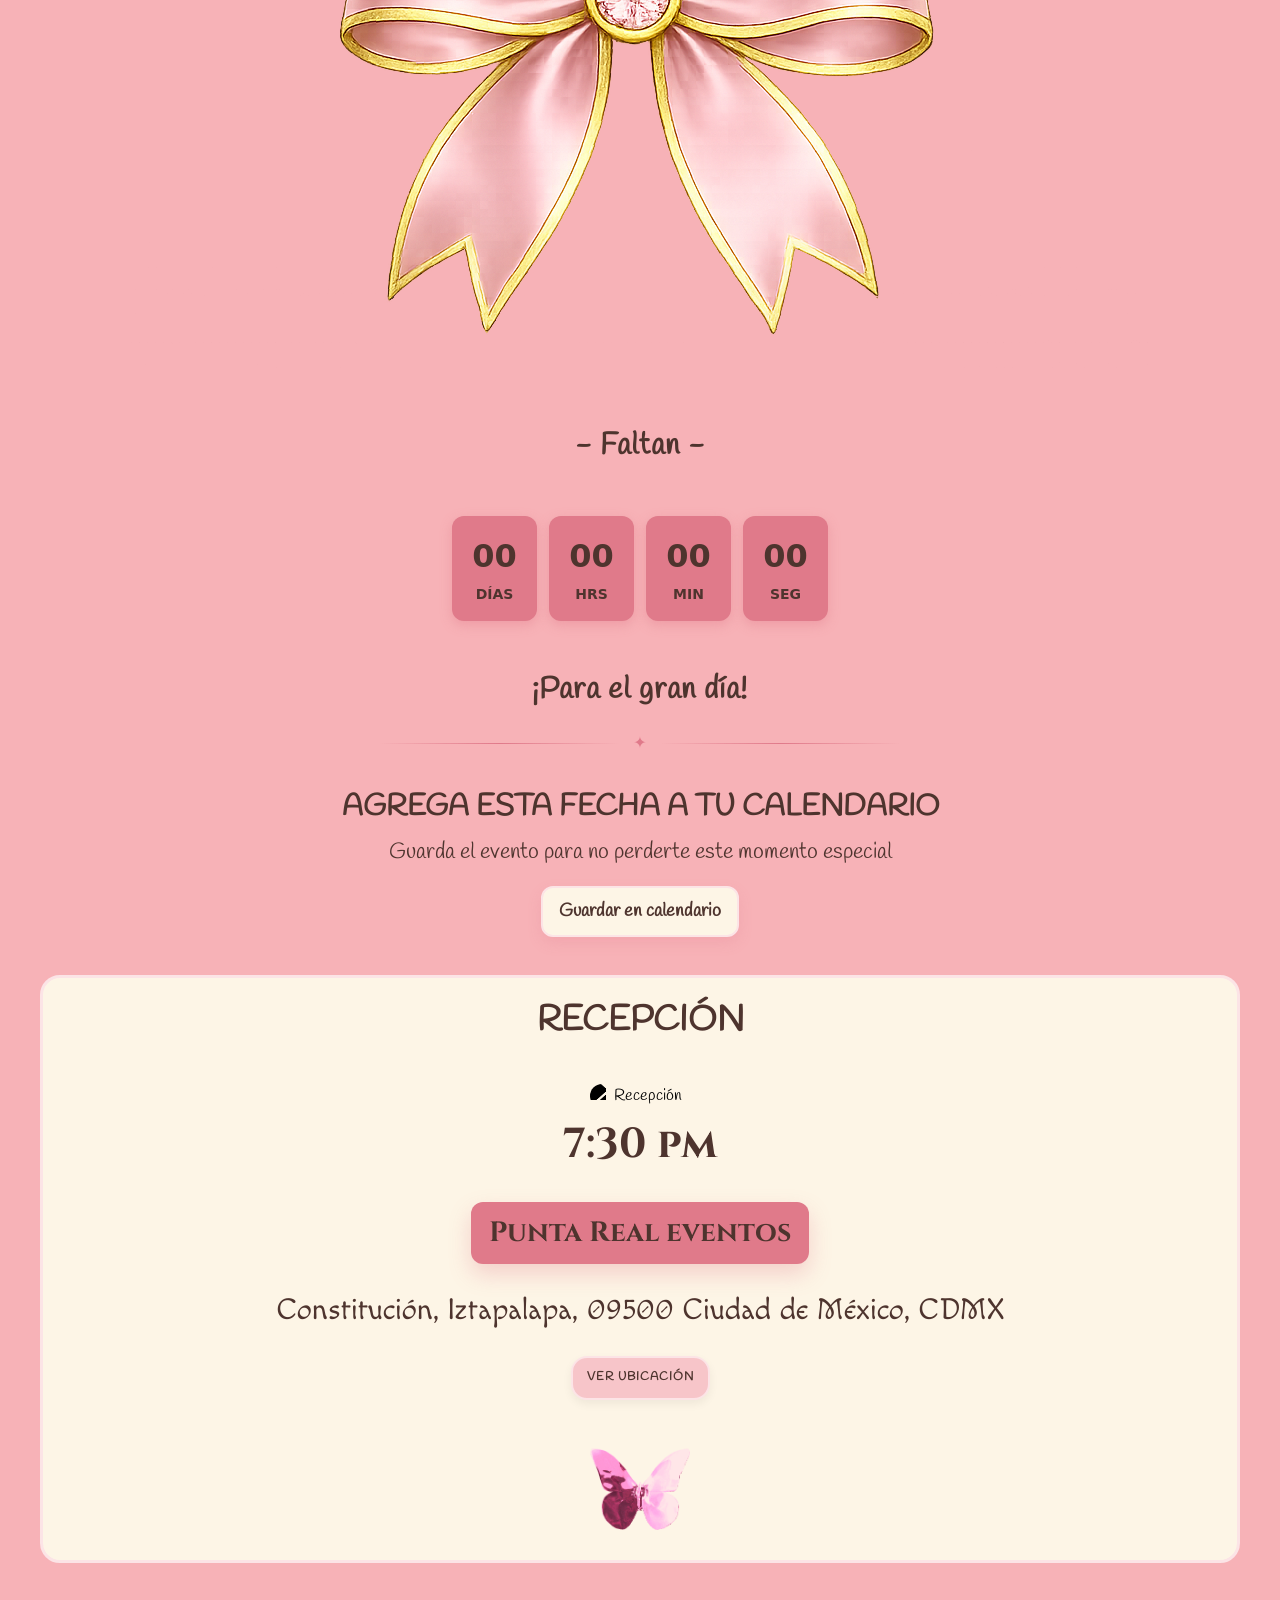
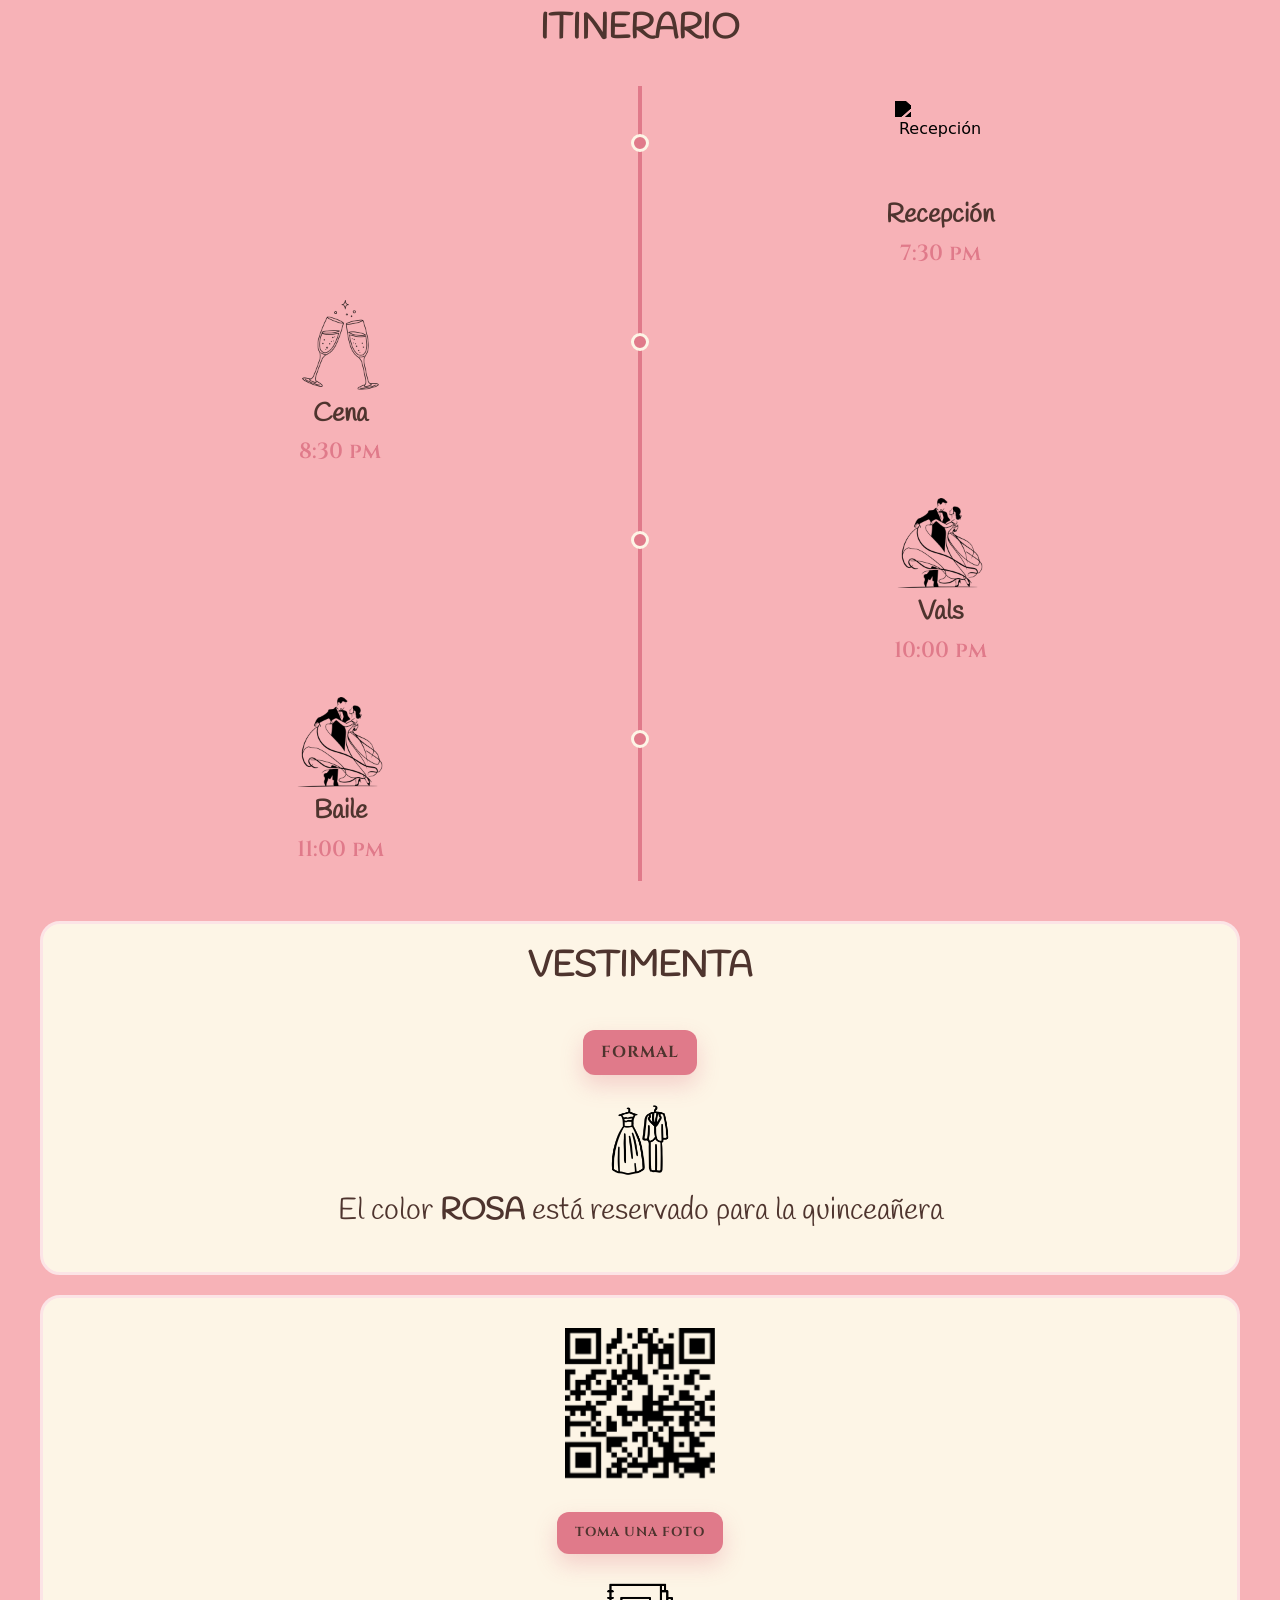
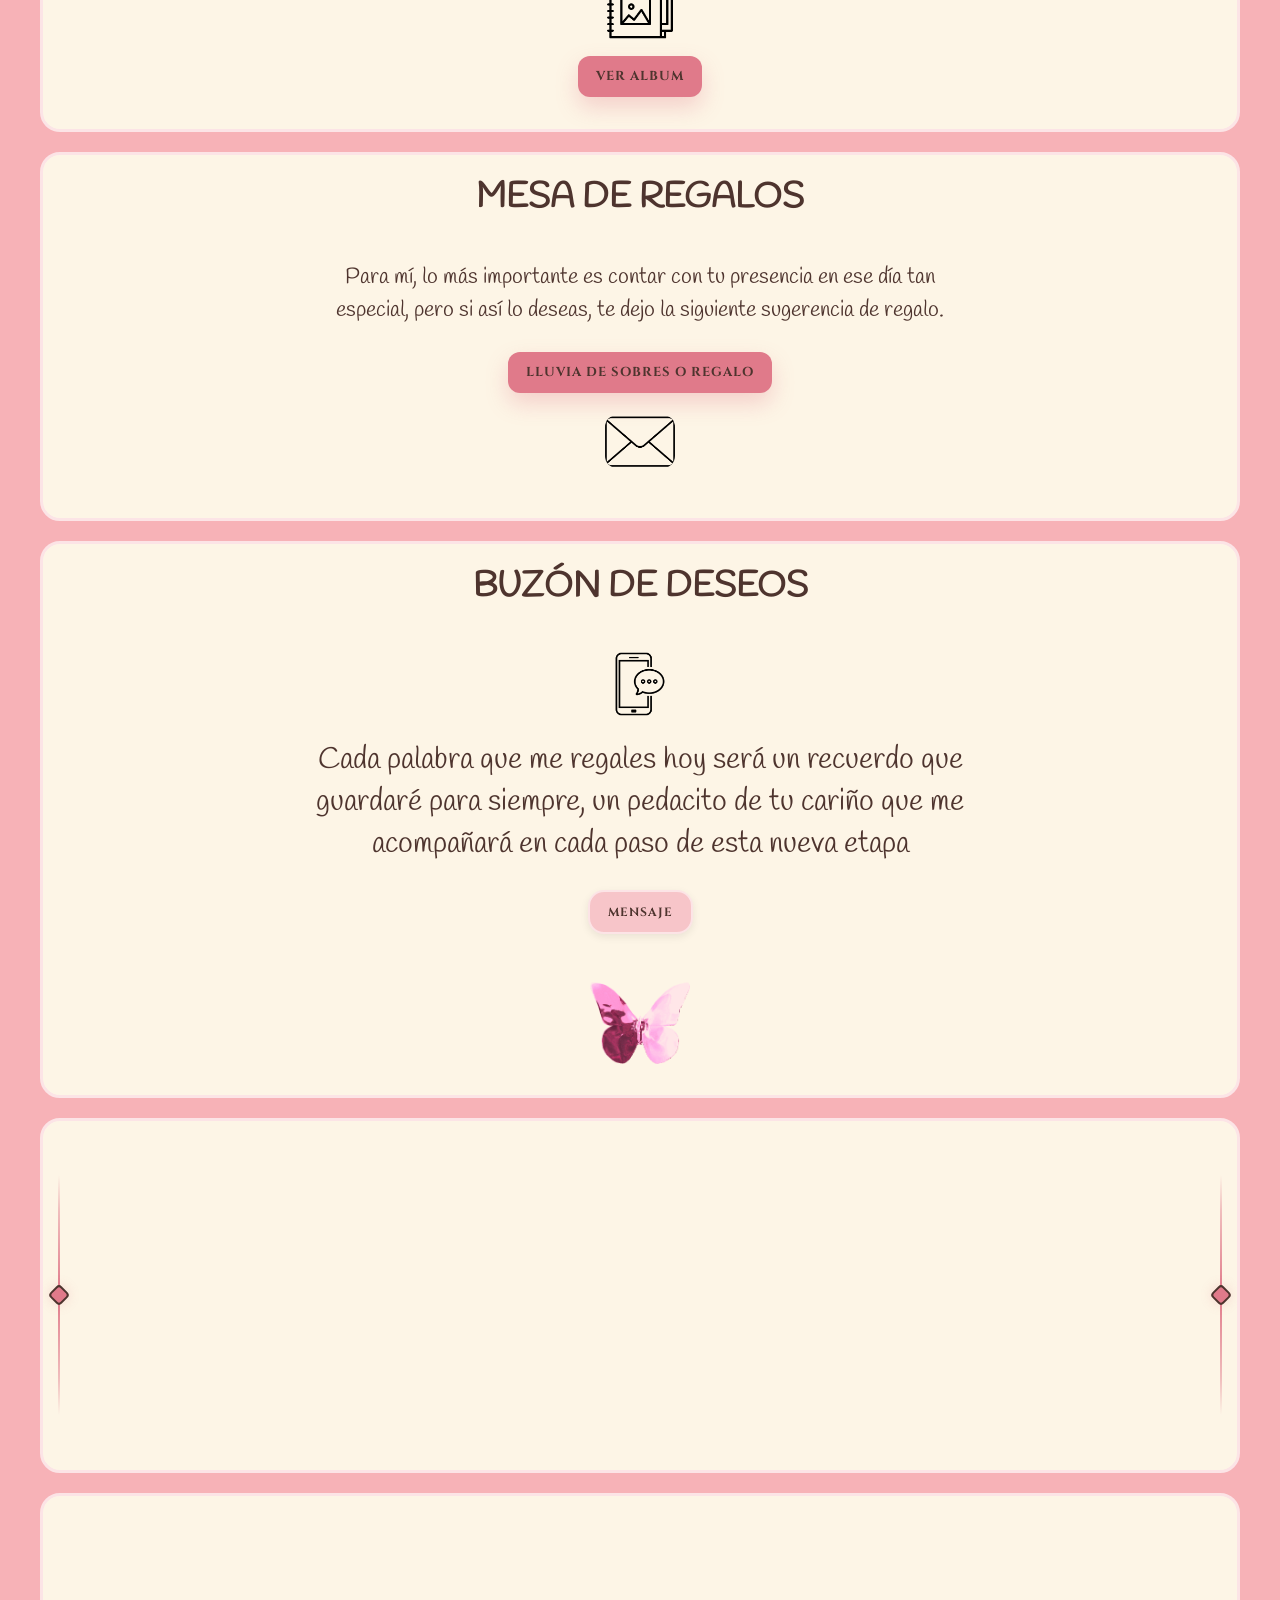
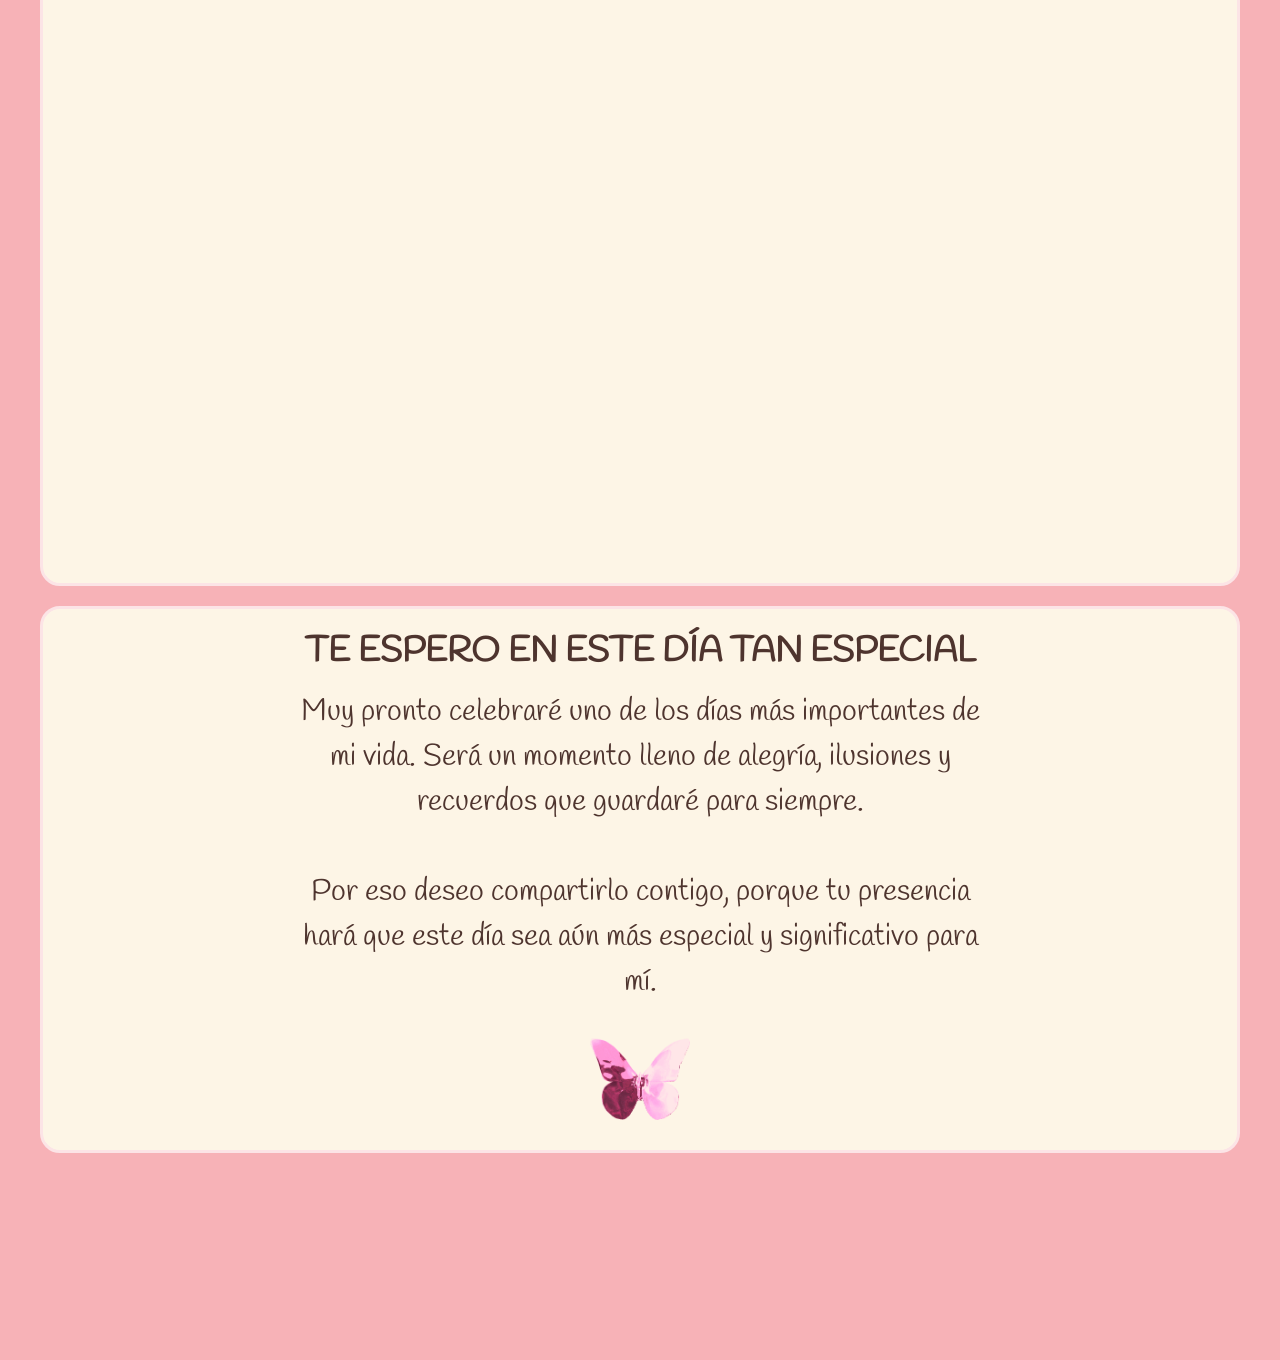
==== commit c9d00e66: "fghfh fghfgh" ====
--- a/index.html
+++ b/index.html
@@ -1,1052 +1,1066 @@
-<!DOCTYPE html>
-<html lang="es">
-<head>
-    <meta charset="UTF-8">
-    <meta name="viewport" content="width=device-width, initial-scale=1.0">
-    <title>Mis XV Leslie Melany</title>
-
-    <meta property="og:title" content="Mis XV Leslie Melany">
-    <meta property="og:description" content="¡Te invito a celebrar conmigo este día tan especial!">
-    <meta property="og:image" content="https://invitadoweb.github.io/LeslieMelany/f.png">
-    <meta property="og:url" content="https://invitadoweb.github.io/LeslieMelany/">
-    <meta property="og:type" content="website">
-
-        <script src="js/tilda-fallback.min.js" async="" charset="utf-8"></script>
-        <link rel="stylesheet" href="css/tilda-grid.min.css" type="text/css" media="all" onerror="this.loaderr='y';" />
-        <link rel="stylesheet" href="css/tilda-blocks.min.css" type="text/css" media="all" onerror="this.loaderr='y';" />
-        <link rel="preconnect" href="https://fonts.gstatic.com/" />
-        <link href="https://fonts.googleapis.com/css2?family=Unbounded:wght@300;400;500;600;700&amp;subset=latin,cyrillic" rel="stylesheet" />
-
-
-        <link href="https://cdn.jsdelivr.net/npm/bootstrap@5.3.5/dist/css/bootstrap.min.css" rel="stylesheet" integrity="sha384-SgOJa3DmI69IUzQ2PVdRZhwQ+dy64/BUtbMJw1MZ8t5HZApcHrRKUc4W0kG879m7" crossorigin="anonymous">
-        <link rel="stylesheet" href="https://cdnjs.cloudflare.com/ajax/libs/toastify-js/1.12.0/toastify.min.css">
-
-
-
-
-        <script nomodule="" src="js/tilda-polyfill.min.js" charset="utf-8"></script>
-        <script type="text/javascript">
-            function t_onReady(func) {
-                if (document.readyState != "loading") { func(); } else { document.addEventListener("DOMContentLoaded", func); }
-            }
-            function t_onFuncLoad(funcName, okFunc, time) {
-                if (typeof window[funcName] === "function") { okFunc(); } else { setTimeout(function () { t_onFuncLoad(funcName, okFunc, time); }, time || 100); }
-            } 
-        </script>
-        <script src="js/tilda-scripts.min.js" charset="utf-8" defer="" onerror="this.loaderr='y';"></script>
-        <script src="js/tilda-blocks.min.js" charset="utf-8" async="" onerror="this.loaderr='y';"></script>
-        <script src="js/tilda-lazyload.min.js" charset="utf-8" async="" onerror="this.loaderr='y';"></script>
-        <script src="js/tilda-events.min.js" charset="utf-8" async="" onerror="this.loaderr='y';"></script>
-        <script type="text/javascript">window.dataLayer = window.dataLayer || [];</script>
-        <script type="text/javascript">
-            (function () {
-                var ttt = "cebo"; var tt = "oog";
-                var re = new RegExp("bot|g" + tt + "le|yandex|baidu|bing|msn|duckduckbot|teoma|slurp|crawler|spider|robot|crawling|fa" + ttt + "ok", "i");
-                if (re.test(navigator.userAgent) === false && typeof sessionStorage != "undefined" && sessionStorage.getItem("visited") !== "y" && document.visibilityState) {
-                    var style = document.createElement("style");
-                    style.type = "text/css";
-                    style.innerHTML = "@media screen and (min-width: 980px) {.t-records {opacity: 0;}.t-records_animated {-webkit-transition: opacity ease-in-out .2s;-moz-transition: opacity ease-in-out .2s;-o-transition: opacity ease-in-out .2s;transition: opacity ease-in-out .2s;}.t-records.t-records_visible {opacity: 1;}}";
-                    document.getElementsByTagName("head")[0].appendChild(style);
-                    function t_setvisRecs() {
-                        var alr = document.querySelectorAll(".t-records");
-                        Array.prototype.forEach.call(alr, function (el) { el.classList.add("t-records_animated"); });
-                        setTimeout(function () { Array.prototype.forEach.call(alr, function (el) { el.classList.add("t-records_visible"); }); sessionStorage.setItem("visited", "y"); }, 400);
-                    }
-                    document.addEventListener("DOMContentLoaded", t_setvisRecs);
-                }
-            })();
-        </script>
-        <style type="text/css">div.t-records { opacity: 1; }  .d_none{ display: none !important; } </style>
-    </head>
-    <body class="t-body" style="margin: 0">
-        <!--allrecords-->
-        <div id="allrecords" class="t-records" data-hook="blocks-collection-content-node" data-tilda-project-id="17717526" data-tilda-page-id="172940803" data-tilda-page-alias="xv-a-camilanicole-" data-tilda-formskey="0c24ba798be5d52200f6fbb417717526" data-tilda-cookie="no" data-tilda-lazy="yes" data-tilda-root-zone="one" data-tilda-project-country="MX">
-
-            <!-- PORTADA -->
-            <div id="rec2776323803" class="r t-rec" style="" data-animationappear="off" data-record-type="131">
-                <div class="t123"><div class="t-container_100"><div class="t-width t-width_100">
-                    <section class="portada-143-escena">
-                        <img src="img/portada.jpg" alt="Imagen fondo" class="portada-143-imagen-fondo" />
-                    </section>
-                    <style>
-                        .portada-143-escena { width: 100%; padding: 0; background: #f5efe6; box-sizing: border-box; position: relative; overflow: hidden; }
-                        .portada-143-imagen-fondo { width: 100%; height: auto; display: block; }
-                    </style>
-                </div></div></div>
-            </div>
-
-            <!-- MÚSICA — FIX: quitado data-iniciado="true" del HTML, el script lo pone él solo -->
-            <div id="rec2776324003" class="r t-rec" style="" data-animationappear="off" data-record-type="131">
-                <div class="t123"><div class="t-container_100"><div class="t-width t-width_100">
-                    <link href="https://fonts.googleapis.com/css2?family=Handlee&display=swap" rel="stylesheet" />
-          
-                    
-                    <!-- SIN data-iniciado="true" aquí — eso era el bug -->
-                    <section class="musica-guion143-wrapper" data-bloque="musica-guion143">
-                        <div class="musica-guion143-reproductor">
-                            <div class="musica-guion143-titulo">Aquí comienza la celebración</div>
-                            <div class="musica-guion143-indicacion">Presiona PLAY para reproducir la canción</div>
-                            <div class="musica-guion143-progreso-contenedor">
-                                <span class="musica-guion143-tiempo" data-musica-guion143-actual="">0:00</span>
-                                <input class="musica-guion143-progreso" data-musica-guion143-progreso="" type="range" min="0" max="100" value="0" step="0.1" aria-label="Progreso de la canción" style="--musica-guion143-progreso: 0%" />
-                                <span class="musica-guion143-tiempo" data-musica-guion143-duracion="">0:00</span>
-                            </div>
-                            <div class="musica-guion143-controles">
-                                <button class="musica-guion143-control" data-musica-guion143-aleatorio="" type="button" aria-label="Activar reproducción aleatoria" aria-pressed="false">
-                                    <svg viewBox="0 0 24 24" aria-hidden="true"><path d="M16.5 3H21v4.5l-1.8-1.8-3.1 3.1-1.4-1.4 3.1-3.1L16.5 3ZM3 6h3.6c1.7 0 3.2.8 4.2 2.1l4.4 5.8c.6.7 1.4 1.1 2.3 1.1h.3l-1.3-1.3 1.4-1.4L21 15.4V20h-4.6l1.4-1.4-1.3-1.3c-1.2-.2-2.2-.8-3-1.8L9.2 9.7C8.6 8.9 7.7 8.5 6.6 8.5H3V6Zm6.1 8.2 1.3 1.7c-1 1.3-2.4 2.1-4 2.1H3v-2.5h3.4c1 0 1.9-.4 2.7-1.3Z"></path></svg>
-                                </button>
-                                <button class="musica-guion143-control" data-musica-guion143-anterior="" type="button" aria-label="Volver al inicio de la canción">
-                                    <svg viewBox="0 0 24 24" aria-hidden="true"><path d="M6 5h2v14H6V5Zm3 7 10-7v14L9 12Z"></path></svg>
-                                </button>
-                                <button class="musica-guion143-boton-principal" data-musica-guion143-play="" type="button" aria-label="Reproducir canción" aria-pressed="false">
-                                    <svg class="musica-guion143-icono-play" viewBox="0 0 24 24" aria-hidden="true"><path d="M8 5v14l11-7L8 5Z"></path></svg>
-                                    <svg class="musica-guion143-icono-pausa" viewBox="0 0 24 24" aria-hidden="true"><path d="M7 5h4v14H7V5Zm6 0h4v14h-4V5Z"></path></svg>
-                                </button>
-                                <button class="musica-guion143-control" data-musica-guion143-siguiente="" type="button" aria-label="Avanzar 10 segundos">
-                                    <svg viewBox="0 0 24 24" aria-hidden="true"><path d="M16 5h2v14h-2V5ZM5 5l10 7-10 7V5Z"></path></svg>
-                                </button>
-                                <button class="musica-guion143-control musica-guion143-control-activo" data-musica-guion143-repetir="" type="button" aria-label="Desactivar repetición" aria-pressed="true">
-                                    <svg viewBox="0 0 24 24" aria-hidden="true"><path d="m17 1 4 4-4 4V6H7a3 3 0 0 0-3 3v2H2V9a5 5 0 0 1 5-5h10V1Zm5 12v2a5 5 0 0 1-5 5H7v3l-4-4-4-4 4-4v3h10a3 3 0 0 0 3-3v-2h2Z"></path></svg>
-                                </button>
-                            </div>
-                            <div class="musica-guion143-eq" aria-hidden="true">
-                                <div class="musica-guion143-bar"></div>
-                                <div class="musica-guion143-bar"></div>
-                                <div class="musica-guion143-bar"></div>
-                                <div class="musica-guion143-bar"></div>
-                                <div class="musica-guion143-bar"></div>
-                            </div>
-                            <div class="musica-guion143-estado" data-musica-guion143-estado="" aria-live="polite">Música</div>
-                        </div>
-                    </section>
-
-                    <script>
-                    (function () {
-                        var bloque = document.querySelector('[data-bloque="musica-guion143"]');
-                        if (!bloque) return;
-
-                        var reproductor   = bloque.querySelector('.musica-guion143-reproductor');
-                        var botonPlay     = bloque.querySelector('[data-musica-guion143-play]');
-                        var botonAnterior = bloque.querySelector('[data-musica-guion143-anterior]');
-                        var botonSiguiente= bloque.querySelector('[data-musica-guion143-siguiente]');
-                        var botonAleatorio= bloque.querySelector('[data-musica-guion143-aleatorio]');
-                        var botonRepetir  = bloque.querySelector('[data-musica-guion143-repetir]');
-                        var progreso      = bloque.querySelector('[data-musica-guion143-progreso]');
-                        var tiempoActual  = bloque.querySelector('[data-musica-guion143-actual]');
-                        var duracionEl    = bloque.querySelector('[data-musica-guion143-duracion]');
-                        var estado        = bloque.querySelector('[data-musica-guion143-estado]');
-
-                        var audio = new Audio('audio.mp3');
-                        audio.preload = 'auto';
-                        audio.loop = true;
-
-                        function formatear(s) {
-                            if (!Number.isFinite(s)) return '0:00';
-                            return Math.floor(s/60) + ':' + String(Math.floor(s%60)).padStart(2,'0');
-                        }
-
-                        function actualizarBoton() {
-                            var rep = !audio.paused;
-                            botonPlay.classList.toggle('musica-guion143-playing', rep);
-                            reproductor.classList.toggle('musica-guion143-reproduciendo', rep);
-                            botonPlay.setAttribute('aria-pressed', String(rep));
-                            botonPlay.setAttribute('aria-label', rep ? 'Pausar canción' : 'Reproducir canción');
-                            estado.textContent = rep ? 'Reproduciendo' : 'Música';
-                        }
-
-                        function actualizarProgreso() {
-                            if (!Number.isFinite(audio.duration) || audio.duration <= 0) return;
-                            var pct = (audio.currentTime / audio.duration) * 100;
-                            progreso.value = pct;
-                            progreso.style.setProperty('--musica-guion143-progreso', pct + '%');
-                            tiempoActual.textContent = formatear(audio.currentTime);
-                        }
-
-                        botonPlay.addEventListener('click', function () {
-                            if (audio.paused) {
-                                audio.play().catch(function(e) {
-                                    estado.textContent = 'Presiona nuevamente para reproducir';
-                                });
-                            } else {
-                                audio.pause();
-                            }
-                        });
-
-                        botonAnterior.addEventListener('click', function () {
-                            audio.currentTime = 0;
-                            actualizarProgreso();
-                        });
-
-                        botonSiguiente.addEventListener('click', function () {
-                            if (!Number.isFinite(audio.duration)) return;
-                            audio.currentTime = Math.min(audio.currentTime + 10, audio.duration);
-                            actualizarProgreso();
-                        });
-
-                        botonAleatorio.addEventListener('click', function () {
-                            var activo = botonAleatorio.getAttribute('aria-pressed') !== 'true';
-                            botonAleatorio.setAttribute('aria-pressed', String(activo));
-                            botonAleatorio.classList.toggle('musica-guion143-control-activo', activo);
-                        });
-
-                        botonRepetir.addEventListener('click', function () {
-                            audio.loop = !audio.loop;
-                            botonRepetir.setAttribute('aria-pressed', String(audio.loop));
-                            botonRepetir.classList.toggle('musica-guion143-control-activo', audio.loop);
-                        });
-
-                        progreso.addEventListener('input', function () {
-                            if (!Number.isFinite(audio.duration) || audio.duration <= 0) return;
-                            var pct = Number(progreso.value);
-                            audio.currentTime = (pct / 100) * audio.duration;
-                            progreso.style.setProperty('--musica-guion143-progreso', pct + '%');
-                            tiempoActual.textContent = formatear(audio.currentTime);
-                        });
-
-                        audio.addEventListener('loadedmetadata', function () { duracionEl.textContent = formatear(audio.duration); });
-                        audio.addEventListener('durationchange',  function () { duracionEl.textContent = formatear(audio.duration); });
-                        audio.addEventListener('timeupdate', actualizarProgreso);
-                        audio.addEventListener('play',  actualizarBoton);
-                        audio.addEventListener('pause', actualizarBoton);
-                        audio.addEventListener('ended', function () {
-                            if (!audio.loop) { audio.currentTime = 0; actualizarProgreso(); actualizarBoton(); }
-                        });
-                        audio.addEventListener('error', function () {
-                            estado.textContent = 'No fue posible cargar la canción';
-                            botonPlay.classList.remove('musica-guion143-playing');
-                            reproductor.classList.remove('musica-guion143-reproduciendo');
-                        });
-
-                        progreso.style.setProperty('--musica-guion143-progreso', '0%');
-                        actualizarBoton();
-                    })();
-                    </script>
-                </div></div></div>
-            </div>
-
-            <!-- PENSAMIENTO -->
-            <div id="rec2776324103" class="r t-rec" style="" data-animationappear="off" data-record-type="131">
-                <div class="t123"><div class="t-container_100"><div class="t-width t-width_100">
-                    <link href="https://fonts.googleapis.com/css2?family=Handlee&family=Dancing+Script:wght@600&display=swap" rel="stylesheet" />
-                    <section class="pensamiento-g143-wrapper" data-pensamiento-g143="">
-                        <div class="pensamiento-g143-container">
-                            <div class="pensamiento-g143-contenido">
-                                <p class="pensamiento-g143-parrafo pensamiento-g143-fade">Hoy dejo atrás una etapa llena de inocencia y comienzo un camino nuevo, donde los sueños crecen conmigo.</p>
-                                <p class="pensamiento-g143-parrafo pensamiento-g143-fade">He aprendido que cada paso, cada risa y cada experiencia forman quien soy hoy.</p>
-                                <p class="pensamiento-g143-parrafo pensamiento-g143-fade">Este momento marca el inicio de nuevas aventuras, de decisiones propias y de ilusiones que nacen con fuerza.</p>
-                                <p class="pensamiento-g143-parrafo pensamiento-g143-fade">Agradezco a quienes me han guiado, cuidado y acompañado hasta aquí, y con el corazón lleno de esperanza, doy la bienvenida a esta nueva etapa de mi vida.</p>
-
-
-
-<p class="pensamiento-g143-parrafo pensamiento-g143-firma pensamiento-g143-fade"> Leslie Melany  </p>
-
-
-
-                                <img src="gifs/gif2.gif" alt="Imagen decorativa" class="pensamiento-g143-gif pensamiento-g143-fade" loading="lazy" decoding="async" />
-                            </div>
-                        </div>
-                    </section>
-                    <script>
-                    (function () {
-                        var bloque = document.querySelector('[data-pensamiento-g143]');
-                        if (!bloque) return;
-                        var elementos = bloque.querySelectorAll('.pensamiento-g143-fade');
-                        function mostrar() { elementos.forEach(function(e){ e.classList.add('pensamiento-g143-visible'); }); }
-                        if (window.matchMedia('(prefers-reduced-motion: reduce)').matches || !('IntersectionObserver' in window)) { mostrar(); return; }
-                        var obs = new IntersectionObserver(function(entries){ entries.forEach(function(entry){ if(entry.isIntersecting){ entry.target.classList.add('pensamiento-g143-visible'); obs.unobserve(entry.target); } }); }, { threshold: 0.15 });
-                        elementos.forEach(function(e){ obs.observe(e); });
-                    })();
-                    </script>
-                </div></div></div>
-            </div>
-
-            <!-- PADRES -->
-            <div id="rec2776324303" class="r t-rec" style="" data-animationappear="off" data-record-type="131">
-                <div class="t123"><div class="t-container_100"><div class="t-width t-width_100">
-                    <link href="https://fonts.googleapis.com/css2?family=Handlee&family=Mountains+of+Christmas&family=Macondo&display=swap" rel="stylesheet" />
-                    <section class="padres-guion-143-escena" data-padres-guion-143="">
-                        <div class="padres-guion-143-texto-wrap">
-                            <div class="padres-guion-143-texto padres-guion-143-fade">CELEBRA CONMIGO</div>
-                            <div class="padres-guion-143-texto padres-guion-143-fade">Y MI MAMÁ</div>
-                        </div>
-
-                        
-                        <div class="padres-guion-143-padres-wrap">
-                            <div class="padres-guion-143-linea-madre">
-                                <!--<img src="gifs/gif3.gif" class="padres-guion-143-img padres-guion-143-slide-left" alt="Decoración de mamá" decoding="async" />-->
-                                <div class="padres-guion-143-madre padres-guion-143-fade">
-
-                                    <div>Erika Gómez<br> Contreras </div>
-                                 
-
-                                </div>
-                            </div>
-                        </div>
-                        <br>
-                        
-                      
-                        
-                        <div class="padres-guion-143-padrinos-titulo-wrap">
-                            <div class="padres-guion-143-padrinos-titulo padres-guion-143-fade">Y EN COMPAÑÍA DE</div>
-                            <div class="padres-guion-143-padrinos-titulo padres-guion-143-fade">MI PADRINO</div>
-                        </div>
-                        <div class="padres-guion-143-padrinos-wrap">
-                            <div class="padres-guion-143-linea-madrina">
-                             
-                                <div class="padres-guion-143-madrina padres-guion-143-fade"><div> Roberto Carlos<br>Gómez Contreras </div></div>
-                            </div>
-                        </div>
-
-
-                    </section>
-                    <script>
-                    (function () {
-                        var bloque = document.querySelector('[data-padres-guion-143]');
-                        if (!bloque) return;
-                        var elementos = bloque.querySelectorAll('.padres-guion-143-fade, .padres-guion-143-slide-right, .padres-guion-143-slide-left');
-                        function mostrar() { elementos.forEach(function(e){ e.classList.add('padres-guion-143-visible'); }); }
-                        if (window.matchMedia('(prefers-reduced-motion: reduce)').matches || !('IntersectionObserver' in window)) { mostrar(); return; }
-                        var obs = new IntersectionObserver(function(entries){ entries.forEach(function(entry){ if(entry.isIntersecting){ entry.target.classList.add('padres-guion-143-visible'); obs.unobserve(entry.target); } }); }, { threshold: 0.2 });
-                        elementos.forEach(function(e){ obs.observe(e); });
-                    })();
-                    </script>
-                </div></div></div>
-            </div>
-
-            <!-- FECHA / COUNTDOWN -->
-            <div id="rec2776324703" class="r t-rec" style="" data-animationappear="off" data-record-type="131">
-                <div class="t123"><div class="t-container_100"><div class="t-width t-width_100">
-                    <link href="https://fonts.googleapis.com/css2?family=Handlee&display=swap" rel="stylesheet" />
-                    <section class="fecha-p5-escena">
-                        <div class="fecha-p5-contenedor">
-                            <div class="fecha-p5-texto fecha-p5-fade visible">ACOMPÁÑANOS EL DÍA:</div>
-                            <div class="fecha-p5-imagen-wrap fecha-p5-fade visible">
-                                <img src="img/foto.png" alt="Imagen invitación" class="fecha-p5-imagen" />
-                            </div>
-                            <div class="fecha-p5-espacio"></div>
-                            <div class="fecha-p5-texto fecha-p5-texto-secundario fecha-p5-fade visible">- Faltan -</div>
-                            <div class="fecha-p5-espacio-grande"></div>
-                            <div class="fecha-p5-countdown fecha-p5-fade visible">
-                                <div class="fecha-p5-countdown-item"><div class="fecha-p5-countdown-number" id="fecha-p5-days">00</div><div class="fecha-p5-countdown-label">DÍAS</div></div>
-                                <div class="fecha-p5-countdown-item"><div class="fecha-p5-countdown-number" id="fecha-p5-hours">00</div><div class="fecha-p5-countdown-label">HRS</div></div>
-                                <div class="fecha-p5-countdown-item"><div class="fecha-p5-countdown-number" id="fecha-p5-minutes">00</div><div class="fecha-p5-countdown-label">MIN</div></div>
-                                <div class="fecha-p5-countdown-item fecha-p5-countdown-segundos fecha-p5-segundos-salto" id="fecha-p5-seconds-box"><div class="fecha-p5-countdown-number" id="fecha-p5-seconds">00</div><div class="fecha-p5-countdown-label">SEG</div></div>
-                            </div>
-                            <div class="fecha-p5-espacio"></div>
-                            <div class="fecha-p5-texto fecha-p5-texto-secundario fecha-p5-fade visible">¡Para el gran día!</div>
-                            <div class="fecha-p5-separador fecha-p5-fade visible"><span></span><div class="fecha-p5-separador-icono">✦</div><span></span></div>
-                            <div class="fecha-p5-calendar-wrap fecha-p5-fade visible">
-                                <div class="fecha-p5-calendar-titulo">AGREGA ESTA FECHA A TU CALENDARIO</div>
-                                <div class="fecha-p5-calendar-subtitulo">Guarda el evento para no perderte este momento especial</div>
-                                <div class="fecha-p5-calendar-botones">
-                                    <button type="button" id="fecha-p5-smart-calendar" class="fecha-p5-calendar-btn">Guardar en calendario</button>
-                                </div>
-                            </div>
-                        </div>  
-                    </section>
-                    <script>
-                    (function () {
-                        var elementos = document.querySelectorAll('.fecha-p5-fade');
-                        if ('IntersectionObserver' in window) {
-                            var obs = new IntersectionObserver(function(entries,o){ entries.forEach(function(entry){ if(entry.isIntersecting){ entry.target.classList.add('visible'); o.unobserve(entry.target); } }); }, { threshold: 0.2 });
-                            elementos.forEach(function(e){ obs.observe(e); });
-                        } else { elementos.forEach(function(e){ e.classList.add('visible'); }); }
-                    })();
-                    (function () {
-                        var countdownDate = new Date('Dec 04, 2026 20:00:00').getTime();
-                        var eDias=document.getElementById('fecha-p5-days'), eHoras=document.getElementById('fecha-p5-hours'), eMin=document.getElementById('fecha-p5-minutes'), eSeg=document.getElementById('fecha-p5-seconds'), eBox=document.getElementById('fecha-p5-seconds-box');
-                        var segAnterior=null;
-                        function animar(){ eBox.classList.remove('fecha-p5-segundos-salto'); void eBox.offsetWidth; eBox.classList.add('fecha-p5-segundos-salto'); }
-                        function tick(){
-                            var d=Math.max(countdownDate-new Date().getTime(),0);
-                            var dias=Math.floor(d/(864e5)), horas=Math.floor((d%864e5)/36e5), min=Math.floor((d%36e5)/6e4), seg=Math.floor((d%6e4)/1e3);
-                            eDias.textContent=String(dias).padStart(2,'0'); eHoras.textContent=String(horas).padStart(2,'0'); eMin.textContent=String(min).padStart(2,'0'); eSeg.textContent=String(seg).padStart(2,'0');
-                            if(segAnterior!==null && segAnterior!==seg && d>0) animar();
-                            segAnterior=seg;
-                        }
-                        tick(); setInterval(tick,1000);
-                    })();
-                    (function(){
-                        var title='Acompáñanos el gran día', desc='Guarda el evento un día antes.', loc='Ubicación en Invitación digital';
-                        var start=new Date('2026-12-04T20:00:00'), end=new Date('2026-12-04T20:00:00');
-                        function gDate(d){ var u=new Date(d.getTime()-d.getTimezoneOffset()*60000); return u.toISOString().replace(/[-:]/g,'').split('.')[0]+'Z'; }
-                        var gUrl='https://calendar.google.com/calendar/render?action=TEMPLATE&text='+encodeURIComponent(title)+'&details='+encodeURIComponent(desc)+'&location='+encodeURIComponent(loc)+'&dates='+gDate(start)+'/'+gDate(end);
-                        function ics(){
-                            var c='BEGIN:VCALENDAR\nVERSION:2.0\nBEGIN:VEVENT\nUID:'+Date.now()+'@inv\nDTSTAMP:'+gDate(new Date())+'\nDTSTART:'+gDate(start)+'\nDTEND:'+gDate(end)+'\nSUMMARY:'+title+'\nDESCRIPTION:'+desc+'\nLOCATION:'+loc+'\nEND:VEVENT\nEND:VCALENDAR';
-                            var b=new Blob([c],{type:'text/calendar;charset=utf-8'}), u=URL.createObjectURL(b), a=document.createElement('a'); a.href=u; a.download='evento.ics'; document.body.appendChild(a); a.click(); document.body.removeChild(a); URL.revokeObjectURL(u);
-                        }
-                        var isIOS=/iPhone|iPad|iPod/i.test(navigator.userAgent)||(navigator.platform==='MacIntel'&&navigator.maxTouchPoints>1);
-                        document.getElementById('fecha-p5-smart-calendar').addEventListener('click',function(){ isIOS?ics():window.open(gUrl,'_blank'); });
-                    })();
-                    </script>
-                </div></div></div>
-            </div>
-
-            <!-- CEREMONIA RELIGIOSA 
-            <div id="rec2776325003" class="r t-rec" style="" data-animationappear="off" data-record-type="131">
-                <div class="t123"><div class="t-container_100"><div class="t-width t-width_100">
-                    <link href="https://fonts.googleapis.com/css2?family=Handlee&family=Cinzel:wght@500;700&family=Macondo&display=swap" rel="stylesheet" />
-                    <section class="ceremonia-religiosa-143-wrapper" data-ceremonia-religiosa-143="">
-                        <div class="ceremonia-religiosa-143-container">
-                            <div class="ceremonia-religiosa-143-titulo ceremonia-religiosa-143-fade">CEREMONIA RELIGIOSA</div>
-                            <img src="img/ia.png" alt="Icono de ceremonia religiosa" class="ceremonia-religiosa-143-img ceremonia-religiosa-143-img-santuario ceremonia-religiosa-143-fade" decoding="async" />
-                            <div class="ceremonia-religiosa-143-subtitulo ceremonia-religiosa-143-hora ceremonia-religiosa-143-fade">6:00 pm</div>
-                            <div class="ceremonia-religiosa-143-subtitulo ceremonia-religiosa-143-santuario ceremonia-religiosa-143-fade">Parroquia de la Santísima Virgen de Guadalupe y Cristo Resucitado</div>
-                            <div class="ceremonia-religiosa-143-direccion ceremonia-religiosa-143-fade">Flor de Dalia 52, Lomas de San Lorenzo, Iztapalapa<br />09780 Ciudad de México, CDMX</div>
-                            <a href="https://share.google/4v2GwCddBhtx7RZvs" target="_blank" rel="noopener noreferrer" class="ceremonia-religiosa-143-btn ceremonia-religiosa-143-fade">VER UBICACIÓN</a>
-                            <img src="img/foto.png" alt="Imagen decorativa" class="ceremonia-religiosa-143-img ceremonia-religiosa-143-img-final ceremonia-religiosa-143-fade" loading="lazy" decoding="async" />
-                        </div>
-                    </section>
-                    <script>
-                    (function(){
-                        var b=document.querySelector('[data-ceremonia-religiosa-143]'); if(!b) return;
-                        var els=b.querySelectorAll('.ceremonia-religiosa-143-fade');
-                        function show(){ els.forEach(function(e){ e.classList.add('ceremonia-religiosa-143-visible'); }); }
-                        if(window.matchMedia('(prefers-reduced-motion: reduce)').matches||!('IntersectionObserver' in window)){ show(); return; }
-                        var obs=new IntersectionObserver(function(entries){ entries.forEach(function(e){ if(e.isIntersecting){ e.target.classList.add('ceremonia-religiosa-143-visible'); obs.unobserve(e.target); } }); },{threshold:0.15});
-                        els.forEach(function(e){ obs.observe(e); });
-                    })();
-                    </script>
-                </div></div></div>
-            </div>-->
-
-            <!-- RECEPCIÓN -->
-            <div   class="r t-rec" style="" data-animationappear="off" data-record-type="131" id="acces">
-                <div class="t123"><div class="t-container_100"><div class="t-width t-width_100">
-                    <link href="https://fonts.googleapis.com/css2?family=Handlee&family=Cinzel:wght@500;700&family=Macondo&display=swap" rel="stylesheet" />
-                    <section class="recepcion-guion-143-wrapper" data-recepcion-guion-143="">
-                        <div class="recepcion-guion-143-container">
-                            <div class="recepcion-guion-143-titulo recepcion-guion-143-fade">RECEPCIÓN</div>
-                            <img src="https://optim.tildacdn.one/tild6234-3234-4765-b834-366563653039/-/format/webp/i_6.png.webp" alt="Recepción" class="recepcion-guion-143-img recepcion-guion-143-img-santuario recepcion-guion-143-fade" decoding="async" />
-                            <div class="recepcion-guion-143-subtitulo recepcion-guion-143-hora recepcion-guion-143-fade">7:30 pm</div>
-                            <div class="recepcion-guion-143-subtitulo recepcion-guion-143-santuario recepcion-guion-143-fade">Punta Real eventos</div>
-                            <div class="recepcion-guion-143-direccion recepcion-guion-143-fade">Constitución, Iztapalapa, 09500 Ciudad de México, CDMX</div>
-                            <a href="https://maps.app.goo.gl/L5jtHcmm9QMbdFtr9" target="_blank" rel="noopener noreferrer" class="recepcion-guion-143-btn recepcion-guion-143-fade">VER UBICACIÓN</a>
-                            <img src="gifs/gif1.gif" alt="Imagen decorativa" class="recepcion-guion-143-img recepcion-guion-143-img-final recepcion-guion-143-fade" loading="lazy" decoding="async" />
-                        </div>
-                    </section>
-                    <script>
-                    (function(){
-                        var b=document.querySelector('[data-recepcion-guion-143]'); if(!b) return;
-                        var els=b.querySelectorAll('.recepcion-guion-143-fade');
-                        function show(){ els.forEach(function(e){ e.classList.add('recepcion-guion-143-visible'); }); }
-                        if(window.matchMedia('(prefers-reduced-motion: reduce)').matches||!('IntersectionObserver' in window)){ show(); return; }
-                        var obs=new IntersectionObserver(function(entries){ entries.forEach(function(e){ if(e.isIntersecting){ e.target.classList.add('recepcion-guion-143-visible'); obs.unobserve(e.target); } }); },{threshold:0.15});
-                        els.forEach(function(e){ obs.observe(e); });
-                    })();
-                    </script>
-                </div></div></div>
-            </div>
-
-            <!-- ITINERARIO -->
-            <div id="rec2776325303" class="r t-rec" style="" data-animationappear="off" data-record-type="131">
-                <div class="t123"><div class="t-container_100"><div class="t-width t-width_100">
-                    <link href="https://fonts.googleapis.com/css2?family=Handlee&family=Cinzel:wght@600;700&display=swap" rel="stylesheet" />
-                    <section class="itinerario-p8-escena">
-                        <div class="itinerario-p8-texto">ITINERARIO</div>
-                        <div class="itinerario-p8-timeline">
-                        
-                            
-
-                            <div class="itinerario-p8-item right ">
-                                <div class="contenido">
-                                    <img src="https://optim.tildacdn.one/tild3836-6130-4761-a462-663538613936/-/format/webp/i_3.png.webp" class="icono-evento" alt="Recepción" />
-                                    <div class="evento">Recepción</div>
-                                    <div class="hora">7:30 pm</div>
-                                </div>
-                            </div>
-
-                            <div class="itinerario-p8-item left">
-                                <div class="contenido">
-                                    <img src="img/i_13.png" class="icono-evento" alt="Cena" />
-                                    <div class="evento">Cena</div>
-                                    <div class="hora">8:30 pm</div>
-                                </div>
-                            </div>
-
-
-                            <div class="itinerario-p8-item  right">
-                                <div class="contenido">
-                                    <img src="img/i_12.png" class="icono-evento" alt="Baile" />
-                                    <div class="evento">Vals</div>
-                                    <div class="hora">10:00 pm</div>
-                                </div>
-                            </div>
-                            
-                     
-                            
-
-                            <div class="itinerario-p8-item  left">
-                                <div class="contenido">
-                                    <img src="img/i_12.png" class="icono-evento" alt="Baile" />
-                                    <div class="evento">Baile</div>
-                                    <div class="hora">11:00 pm</div>
-                                    
-                                </div>
-                            </div>
-                            
-                            
-
-
-
-
-                        </div>
-
-                    </section>
-                    <script>
-                    (function(){
-                        var items=document.querySelectorAll('.itinerario-p8-item');
-                        var obs=new IntersectionObserver(function(entries){ entries.forEach(function(e){ if(e.isIntersecting) e.target.classList.add('visible'); }); },{threshold:0.25});
-                        items.forEach(function(el){ obs.observe(el); });
-                    })();
-                    </script>
-                </div></div></div>
-            </div>
-
-            <!-- VESTIMENTA -->
-            <div id="rec2806140703" class="r t-rec" style="" data-animationappear="off" data-record-type="131">
-                <div class="t123"><div class="t-container_100"><div class="t-width t-width_100">
-                    <link href="https://fonts.googleapis.com/css2?family=Handlee&family=Cinzel:wght@500;700&display=swap" rel="stylesheet" />
-                    <section class="vestimenta-145-wrapper" data-vestimenta-145="">
-                        <div class="vestimenta-145-container">
-                            <div class="vestimenta-145-titulo vestimenta-145-fade">VESTIMENTA</div>
-                            <div class="vestimenta-145-etiqueta vestimenta-145-fade">FORMAL</div>
-                            <img src="img/i_10.png" alt="Vestimenta formal" class="vestimenta-145-icono vestimenta-145-icono-capa vestimenta-145-fade" decoding="async" />
-                            <div class="vestimenta-145-texto vestimenta-145-fade">El color <strong>ROSA</strong> está reservado para la quinceañera</div>
-
-                        </div>
-                    </section>
-                    <script>
-                    (function(){
-                        var b=document.querySelector('[data-vestimenta-145]'); if(!b) return;
-                        var els=b.querySelectorAll('.vestimenta-145-fade');
-                        function show(){ els.forEach(function(e){ e.classList.add('vestimenta-145-visible'); }); }
-                        if(window.matchMedia('(prefers-reduced-motion: reduce)').matches||!('IntersectionObserver' in window)){ show(); return; }
-                        var obs=new IntersectionObserver(function(entries){ entries.forEach(function(e){ if(e.isIntersecting){ e.target.classList.add('vestimenta-145-visible'); obs.unobserve(e.target); } }); },{threshold:0.15});
-                        els.forEach(function(e){ obs.observe(e); });
-                    })();
-                    </script>
-                </div></div></div>
-            </div>
-
-
-
-
-
-
-        
-   
-            <section class="mesa-145-wrapper"  id="acces">
-
-                <div class="mesa-145-container">
-            
-                    <img src="img/ca.webp" alt="Lluvia de sobres" class="mesa-145-img " decoding="async" />
-                    <a href="foto.html" target="_blank" style="text-decoration: none;" class="mesa-145-etiqueta ">TOMA UNA FOTO</a>
-                    <img src="img/ab.png" alt="Lluvia de sobres" class="mesa-145-img " decoding="async" />
-                    <a href="albun.html" target="_blank" style="text-decoration: none;" class="mesa-145-etiqueta ">VER ALBUM</a>
-
-
-
-                </div>
-            </section>
-
-            
-
-
-
-
-            <!-- MESA DE REGALOS -->
-            <div id="rec2776325503" class="r t-rec" style="" data-animationappear="off" data-record-type="131">
-                <div class="t123"><div class="t-container_100"><div class="t-width t-width_100">
-                    <link href="https://fonts.googleapis.com/css2?family=Handlee&family=Cinzel:wght@500;700&display=swap" rel="stylesheet" />
-                    <section class="mesa-145-wrapper" data-mesa-145="">
-                        <div class="mesa-145-container mesa-145-fade">
-                            <div class="mesa-145-titulo mesa-145-fade">MESA DE REGALOS</div>
-                            <div class="mesa-145-subtitulo mesa-145-fade">Para mí, lo más importante es contar con tu presencia en ese día tan especial, pero si así lo deseas, te dejo la siguiente sugerencia de regalo.</div>
-                            <div class="mesa-145-seccion mesa-145-fade">
-                                <div class="mesa-145-etiqueta mesa-145-fade">LLUVIA DE SOBRES O REGALO</div>
-                                <img src="img/i_11.png" alt="Lluvia de sobres" class="mesa-145-img mesa-145-fade" decoding="async" />
-                                
-                            </div>
-
-                        </div>
-                    </section>
-                    <script>
-                    (function(){
-                        var b=document.querySelector('[data-mesa-145]'); if(!b) return;
-                        var els=b.querySelectorAll('.mesa-145-fade');
-                        function show(){ els.forEach(function(e){ e.classList.add('mesa-145-visible'); }); }
-                        if(window.matchMedia('(prefers-reduced-motion: reduce)').matches||!('IntersectionObserver' in window)){ show(); return; }
-                        var obs=new IntersectionObserver(function(entries){ entries.forEach(function(e){ if(e.isIntersecting){ e.target.classList.add('mesa-145-visible'); obs.unobserve(e.target); } }); },{threshold:0.15});
-                        els.forEach(function(e){ obs.observe(e); });
-                    })();
-                    </script>
-                </div></div></div>
-            </div>
-
-
-
-          
-        
-   
-            <section class="mesa-145-wrapper d_none"  id="no_acces" onclick="ShowModal()">
-
-                <div class="mesa-145-container">
-                    LA PRESENTE INVITACIÓN<br> NO GARANTIZA ACCESO AL EVENTO.
-            
-                </div>
-            </section>
-
-            
-               
-
-
-
-
-
-
-
-
-
-
-            <!-- BUZÓN DE DESEOS -->
-            <div   class="r t-rec" style="" data-animationappear="off" data-record-type="131" id="acces">
-                <div class="t123"><div class="t-container_100"><div class="t-width t-width_100">
-                    <link href="https://fonts.googleapis.com/css2?family=Handlee&family=Cinzel:wght@500;700&display=swap" rel="stylesheet" />
-                    <section class="buzon143-wrapper" data-bloque="buzon143">
-                        <div class="buzon143-container">
-                            <div class="buzon143-titulo buzon143-fade">BUZÓN DE DESEOS</div>
-                            <img src="img/i_1.png" alt="Buzón de deseos" class="buzon143-img-icono buzon143-fade" />
-
-                            <div class="buzon143-texto buzon143-fade">Cada palabra que me regales hoy será un recuerdo que guardaré para siempre, un pedacito de tu cariño que me acompañará en cada paso de esta nueva etapa</div>
-                            <a href="https://wa.me/+5215549177081?text=Hola%20mi%20deseo%20para%20ti%20es..." target="_blank" rel="noopener noreferrer" class="buzon143-btn buzon143-fade">MENSAJE</a>
-                            <img src="gifs/gif1.gif" alt="Imagen decorativa final" class="buzon143-img-final buzon143-fade" />
-                        </div>
-                    </section>
-                    <script>
-                    (function(){
-                        var b=document.querySelector('[data-bloque="buzon143"]'); if(!b) return;
-                        var els=b.querySelectorAll('.buzon143-fade');
-                        function show(){ els.forEach(function(e){ e.classList.add('buzon143-visible'); }); }
-                        if(window.matchMedia('(prefers-reduced-motion: reduce)').matches){ show(); return; }
-                        if('IntersectionObserver' in window){
-                            var obs=new IntersectionObserver(function(entries,o){ entries.forEach(function(e){ if(e.isIntersecting){ e.target.classList.add('buzon143-visible'); o.unobserve(e.target); } }); },{threshold:0.15});
-                            els.forEach(function(e){ obs.observe(e); });
-                        } else { show(); }
-                    })();
-                    </script>
-                </div></div></div>
-            </div>
-
-            <!-- CONFIRMACIÓN Y PASES -->
-            <div  class="r t-rec" style="" data-animationappear="off" data-record-type="131" id="acces">
-                <div class="t123"><div class="t-container_100"><div class="t-width t-width_100">
-                    <link href="https://fonts.googleapis.com/css2?family=Handlee&family=Cinzel:wght@500;700&display=swap" rel="stylesheet" />
-                    <main class="confirmacion-pases-105-bloque" data-bloque="confirmacion-pases-105">
-                        <section class="pases-guion-105-escena">
-                            <div class="pases-guion-105-contenedor">
-                                <div class="pases-guion-105-separador pases-guion-105-separador-izquierdo" aria-hidden="true"></div>
-                                <div class="pases-guion-105-separador pases-guion-105-separador-derecho" aria-hidden="true"></div>
-                                <div class="pases-guion-105-titulo pases-guion-105-fade">PASES</div>
-                                <div class="pases-guion-105-arriba pases-guion-105-fade">Hemos reservado</div>
-                                <div class="pases-guion-105-numero-wrap pases-guion-105-fade">
-                                    <div class="pases-guion-105-numero" data-elemento="numero-pases">#</div>
-                                </div>
-                                <div class="pases-guion-105-abajo pases-guion-105-fade">Lugares en tu honor</div>
-                            </div>
-                        </section>
-                        <section class="confirmacion145-wrapper">
-                            <div class="confirmacion145-container">
-                                <div class="confirmacion145-titulo confirmacion145-fade">CONFIRMACIÓN</div>
-                                <img src="img/i_2.png" alt="Confirmación de asistencia" class="confirmacion145-img-icono confirmacion145-fade" />
-
-
-                                <div class="  confirmacion145-fade" style="margin-bottom: 10px;font-size: 25px;" id="txt_famlia">- - -</div>
-
-                                <div class="confirmacion145-texto confirmacion145-fade">
-                                    Nos encantará saber que nos acompañarás; permítenos preparar los detalles confirmando tu asistencia.
-                                </div>
-                                <div class="confirmacion145-selector-wrap confirmacion145-fade">
-                                    <label for="confirmacion145-select-pases" class="confirmacion145-select-label">¿Cuántos lugares confirmas?</label>
-                                    <select id="confirmacion145-select-pases" class="confirmacion145-select" data-elemento="selector-pases" aria-label="Cantidad de lugares que se confirmarán">
-                                   
-                                    </select>
-                                </div>
-                                <a  target="_blank" rel="noopener noreferrer" 
-                                class="confirmacion145-btn confirmacion145-fade" data-elemento="boton-whatsapp">CONFIRMAR ASISTENCIA</a>
-                                <div class="confirmacion145-despedida confirmacion145-fade">Será un honor compartir este momento tan especial contigo. Esperamos contar con tu presencia para celebrar juntos un evento inolvidable.</div>
-                                
-                                
-                            </div>
-                        </section>
-                    </main>
-                
-                </div></div></div>
-            </div>
-
-            <!-- MENSAJE FINAL -->
-            <div   class="r t-rec" style="" data-animationappear="off" data-record-type="131" id="acces">
-                <div class="t123"><div class="t-container_100"><div class="t-width t-width_100">
-                    <link href="https://fonts.googleapis.com/css2?family=Handlee&family=Cinzel:wght@500;700&display=swap" rel="stylesheet" />
-                    <section class="mensaje-37b-wrapper" data-bloque="mensaje-37b">
-                        <div class="mensaje-37b-container">
-                            <div class="mensaje-37b-titulo mensaje-37b-fade">TE ESPERO EN ESTE DÍA TAN ESPECIAL</div>
-                            <div class="mensaje-37b-texto mensaje-37b-fade">Muy pronto celebraré uno de los días más importantes de mi vida. Será un momento lleno de alegría, ilusiones y recuerdos que guardaré para siempre.<br /><br />Por eso deseo compartirlo contigo, porque tu presencia hará que este día sea aún más especial y significativo para mí.</div>
-                            <img src="gifs/gif1.gif" alt="Imagen decorativa final" class="mensaje-37b-imagen-final mensaje-37b-fade" />
-                        </div>
-                    </section>
-                    <script>
-                    (function(){
-                        var b=document.querySelector('[data-bloque="mensaje-37b"]'); if(!b) return;
-                        var els=b.querySelectorAll('.mensaje-37b-fade');
-                        function show(){ els.forEach(function(e){ e.classList.add('mensaje-37b-visible'); }); }
-                        if(window.matchMedia('(prefers-reduced-motion: reduce)').matches){ show(); return; }
-                        if('IntersectionObserver' in window){
-                            var obs=new IntersectionObserver(function(entries,o){ entries.forEach(function(e){ if(e.isIntersecting){ e.target.classList.add('mensaje-37b-visible'); o.unobserve(e.target); } }); },{threshold:0.15});
-                            els.forEach(function(e){ obs.observe(e); });
-                        } else { show(); }
-                    })();
-                    </script>
-                </div></div></div>
-            </div>
-
-        </div>
-        <!--/allrecords-->
-
-        <footer class="bd-footer pb-3" style="background: #f7b2b7;">
-            <br>
-            <iframe src="https://ztart.mx/incrust/black.html" width="100%" height="auto" frameborder="0"></iframe>
-        </footer>
-
-
-
-
-
-<!-- MINIDASH -->
-<div class="modal fade" id="exampleModal" tabindex="-1" aria-labelledby="exampleModalLabel" aria-hidden="true">
-    <form class="modal-dialog">
-        <div class="modal-content">
-            <div class="modal-header">
-                <h1 class="modal-title fs-5" id="exampleModalLabel">Login</h1>
-                <button type="button" class="btn-close" data-bs-dismiss="modal" aria-label="Close"></button>
-            </div>
-            <div class="modal-body">
-                <div class="mb-3">
-                    <label class="form-label">Ingresa key</label>
-                    <input type="password" class="form-control" name="key" placeholder="##########">
-                </div>
-            </div>
-            <div class="modal-footer">
-                <button type="button" class="btn btn-secondary" data-bs-dismiss="modal">Cancelar</button>
-                <button type="button" class="btn btn-primary" onclick="Login()">Ingresar</button>
-            </div>
-        </div>
-    </form>
-</div>
-
-
-
-<script src="https://code.jquery.com/jquery-3.6.0.min.js"></script>
-
-<script src="https://cdn.jsdelivr.net/npm/bootstrap@5.3.5/dist/js/bootstrap.bundle.min.js" integrity="sha384-k6d4wzSIapyDyv1kpU366/PK5hCdSbCRGRCMv+eplOQJWyd1fbcAu9OCUj5zNLiq" crossorigin="anonymous"></script>
-
-<script src="https://cdnjs.cloudflare.com/ajax/libs/toastify-js/1.12.0/toastify.min.js"></script>
-
-
-<script>
-
-
-
-
-
-
-
-const REGISTRY = "https://raw.githubusercontent.com/servemza/tunnel/main/tunnels.json";
-let API_URL, API;
-const CLIENTE_ID = "57";
-function getTunnels() {
-  return fetch(`${REGISTRY}?t=${Date.now()}`, { cache: "no-store" })
-    .then(res => {
-      if (!res.ok) throw new Error("HTTP " + res.status);
-      return res.json();
-    });
-}
-getTunnels()
-.then(data => {
-
-
-API_URL = API = data["8080"]?.url;
-  
-
-
-
-class UrlParams {  constructor() { this.params = new URLSearchParams(window.location.search); }  get(key) { return this.params.get(key); } }
-const url = new UrlParams();
-var invitado = url.get('invitado');
-if(invitado!=null){
-    var link = `${API}/pase_show?cliente_id=${CLIENTE_ID}&familia=${invitado}&r=${Math.random()}`;
-    function procesarRespuesta(data) {
-        var data = JSON.parse(data);
-        if (data.message == false) {
-            window.location.href = "./";
-        } else {
-            $("*#txt_famlia").html(toTitleCase(data.message.familia));
-            var n = data.message.num_invitados;
-            var str = "";
-            if (n > 1) {
-                str = str + n + " personas";
-            } else {
-                str = str + n + " persona";
-            }
-            $("*#txt_personas").html(str);
-
-            pases(n);
-            
-            console.log(data.message);
-        }
-    }
-    fetch(link)
-    .then(response => response.text())
-    .then(data => procesarRespuesta(data))
-    .catch(error => {
-        console.error('Error en la petición:', error);
-        window.location.href = "./";
-    });
-  
-}else{
-
-    $("*#acces").addClass("d_none");
-    $("*#no_acces").removeClass("d_none");
-}}).catch(err => console.error("Error cargando tunnels:", err));
-
-
-
-
-
-function ShowModal(){
-     $('#exampleModal').modal('show');
-}
-async function Login(){
-    var formData = $('#exampleModal form');
-    var serialize = formData.serialize();
-    var dataObj = formData.serializeArray();
-    var url = `${API}/pase_login?cliente_id=${CLIENTE_ID}&clave=${dataObj[0].value}`;
-    
-    function procesarRespuesta(data) {
-        if (data == 'error') {
-            Toastify({
-                text: "Error en la clave",
-                duration: 1000,
-                backgroundColor: "#F44336"
-            }).showToast();
-        }
-        
-        if (data == 'exito') {
-            var all = `${API}/pase_all?cliente_id=${CLIENTE_ID}&r=${Math.random()}`;
-            
-            function procesarRespuestaAll(data) {
-                $("#exampleModal").html(data);
-            }
-            
-            fetch(all)
-                .then(response => response.text())
-                .then(data => {
-                    procesarRespuestaAll(data);
-                    console.log('Respuesta procesada exitosamente');
-                })
-                .catch(error => {
-                    console.error('Error al cargar los datos:', error);
-                });
-        }
-    }
-    fetch(url)
-        .then(response => response.text())
-        .then(data => procesarRespuesta(data))
-        .catch(error => {
-            console.error('Error en la petición de login:', error);
-            Toastify({
-                text: "Error de conexión",
-                duration: 1000,
-                backgroundColor: "#F44336"
-            }).showToast();
-        });
-}
-function addinvitado(){
-
-    console.log('familia el:', document.getElementById('familia'));
-    console.log('personas el:', document.getElementById('personas'));
-    console.log('API:', API);
-
-
-
-    const familia = document.getElementById('familia').value.trim().toLowerCase();
-    const personas = document.getElementById('personas').value.trim();
-    if (familia === '') {
-        Toastify({
-            text: "La familia no puede ser vacio",
-            duration: 1000,
-            backgroundColor: "#F44336"
-        }).showToast();
-        return false;
-    }
-    if (personas === '') {
-        Toastify({
-            text: "El número de personas no puede ser vacio",
-            duration: 1000,
-            backgroundColor: "#F44336"
-        }).showToast();
-        return false;
-    }
-    if (isNaN(personas) || personas <= 0) {
-        Toastify({
-            text: "El número de personas debe ser un número válido mayor a 0",
-            duration: 1000,
-            backgroundColor: "#F44336"
-        }).showToast();
-        return false;
-    }
-    const tabla = document.querySelector('table');
-    const tbody = tabla.querySelector('tbody');
-    let textoEncontrado = false;
-    if (tbody.textContent.includes('Agrega invitados en la parte de abajo')) {
-        textoEncontrado = true;
-    }
-    if (textoEncontrado) {
-        tbody.innerHTML = ''; // Limpiar
-    }
-    let FEncontrado = false;
-    if (tbody.textContent.includes(familia)) {
-        FEncontrado = true;
-    }
-    if (FEncontrado) {
-        Toastify({
-            text: "La familia ya esta agregada",
-            duration: 1000,
-            backgroundColor: "#F44336"
-        }).showToast();
-        return false;
-    }
-    tbody.innerHTML += `
-        <tr data-familia="${familia}">
-            <td>${familia}</td>
-            <td>${personas}</td>
-            <td class="text_center">
-                <button type="button" class="btn btn-primary p_5" onclick="compartirWat('${familia}')"><span class="material-icons">reply</span></button>
-                <button type="button" class="btn btn-danger p_5" onclick="deleteFam('${familia}')"><span class="material-icons">delete</span></button>
-            </td>
-        </tr>
-    `;
-    Toastify({
-        text: "Agregando ",
-        duration: 1000,
-        backgroundColor: "#4CAF50"
-    }).showToast();
-    document.getElementById('familia').value = '';
-    document.getElementById('personas').value = '';
-    var url = `${API}/pase_update?cliente_id=${CLIENTE_ID}&tipo=1&familia=${familia}&personas=${personas}&r=${Math.random()}`;
-    function procesarRespuesta(data) {
-        console.log('Invitado agregado exitosamente');
-    }
-    fetch(url)
-        .then(response => response.text())
-        .then(data => procesarRespuesta(data))
-        .catch(error => {
-            console.error('Error al agregar invitado:', error);
-            Toastify({
-                text: "Error al guardar en el servidor",
-                duration: 1000,
-                backgroundColor: "#F44336"
-            }).showToast();
-        });
-}
-function deleteFam(familia){
-    document.querySelector('[data-familia="'+familia+'"]').remove();
-    const tabla = document.querySelector('table');
-    const tbody = tabla.querySelector('tbody');
-    const totalTr = tbody.querySelectorAll('tr').length
-    if(totalTr < 1){
-        tbody.innerHTML += `
-            <tr>
-                <td class="text_center" colspan="3">Agrega invitados en la parte de abajo</td>
-            </tr>
-        `;
-    }
-    Toastify({
-        text: "Borrado ",
-        duration: 1000,
-        backgroundColor: "#4CAF50"
-    }).showToast();
-
-    var url = `${API}/pase_update?cliente_id=${CLIENTE_ID}&tipo=0&familia=${familia}&r=${Math.random()}`;
-    
-    function procesarRespuesta(data) {
-        console.log('Invitado borrado exitosamente');
-    }
-    
-    fetch(url)
-        .then(response => response.text())
-        .then(data => procesarRespuesta(data))
-        .catch(error => {
-            console.error('Error al borrar invitado:', error);
-            Toastify({
-                text: "Error al eliminar del servidor",
-                duration: 1000,
-                backgroundColor: "#F44336"
-            }).showToast();
-        });
-}
-function compartirWat(familia){
-    const boton = document.createElement('button');
-    boton.id = 'miBoton';
-    boton.className = 'd_none';
-    boton.textContent = 'Compartir WhatsApp';
-    document.body.appendChild(boton);
-    
-    // Codificar la familia para evitar problemas con espacios
-    const familiaCodeada = encodeURIComponent(familia);
-    const mensaje = "https://invitadoweb.github.io/LeslieMelany/?invitado=" + familiaCodeada;
-    const whatsappUrl = `https://api.whatsapp.com/send?text=${encodeURIComponent(mensaje)}`;
-    
-    boton.addEventListener('click', function() {
-        window.open(whatsappUrl, '_blank');
-        boton.remove();
-    });
-    boton.click();
-}
-function toTitleCase(str) {
-    return str
-        .split(' ')
-        .map(word => word.charAt(0).toUpperCase() + word.slice(1).toLowerCase())
-        .join(' ');
-}
-
-function pases(n_invitaods){
-    var bloque=document.querySelector('[data-bloque="confirmacion-pases-105"]'); if(!bloque) return;
-    var params=new URLSearchParams(window.location.search), pasesParam=params.get('pases');
-    var totalPases=(pasesParam&&!isNaN(pasesParam)&&Number(pasesParam)>0)?Math.floor(Number(pasesParam)):n_invitaods;
-    var numEl=bloque.querySelector('[data-elemento="numero-pases"]');
-    var selEl=bloque.querySelector('[data-elemento="selector-pases"]');
-    var btnEl=bloque.querySelector('[data-elemento="boton-whatsapp"]');
-    numEl.textContent=totalPases;
-    selEl.innerHTML='';
-    for(var i=1;i<=totalPases;i++){ var o=document.createElement('option'); o.value=i; o.textContent=i===1?'1 Persona':i+' Personas'; selEl.appendChild(o); }
-    function updateWA(){ var c=selEl.value; btnEl.href='https://wa.me/+5215549177081?text='+encodeURIComponent('Hola, confirmo mi asistencia para '+c+(c==='1'?' persona.':' personas.')+' Muchas gracias.'); }
-    selEl.addEventListener('change',updateWA); updateWA();
-    var els=bloque.querySelectorAll('.pases-guion-105-fade, .confirmacion145-fade');
-    function show(){ els.forEach(function(e){ e.classList.add('confirmacion-pases-105-visible'); }); }
-    if(window.matchMedia('(prefers-reduced-motion: reduce)').matches){ show(); return; }
-    if('IntersectionObserver' in window){
-        var obs=new IntersectionObserver(function(entries,o){ entries.forEach(function(e){ if(e.isIntersecting){ e.target.classList.add('confirmacion-pases-105-visible'); o.unobserve(e.target); } }); },{threshold:0.15});
-        els.forEach(function(e){ obs.observe(e); });
-    } else { show(); }
-};
-
-
-</script>
-
-
-
-
-
-    </body>
+<!DOCTYPE html>
+<html lang="es">
+<head>
+    <meta charset="UTF-8">
+    <meta name="viewport" content="width=device-width, initial-scale=1.0">
+    <title>Mis XV Leslie Melany</title>
+
+    <meta property="og:title" content="Mis XV Leslie Melany">
+    <meta property="og:description" content="¡Te invito a celebrar conmigo este día tan especial!">
+    <meta property="og:image" content="https://invitadoweb.github.io/LeslieMelany/f.png">
+    <meta property="og:url" content="https://invitadoweb.github.io/LeslieMelany/">
+    <meta property="og:type" content="website">
+
+        <script src="js/tilda-fallback.min.js" async="" charset="utf-8"></script>
+        <link rel="stylesheet" href="css/tilda-grid.min.css" type="text/css" media="all" onerror="this.loaderr='y';" />
+        <link rel="stylesheet" href="css/tilda-blocks.min.css" type="text/css" media="all" onerror="this.loaderr='y';" />
+        <link rel="preconnect" href="https://fonts.gstatic.com/" />
+        <link href="https://fonts.googleapis.com/css2?family=Unbounded:wght@300;400;500;600;700&amp;subset=latin,cyrillic" rel="stylesheet" />
+
+
+        <link href="https://cdn.jsdelivr.net/npm/bootstrap@5.3.5/dist/css/bootstrap.min.css" rel="stylesheet" integrity="sha384-SgOJa3DmI69IUzQ2PVdRZhwQ+dy64/BUtbMJw1MZ8t5HZApcHrRKUc4W0kG879m7" crossorigin="anonymous">
+        <link rel="stylesheet" href="https://cdnjs.cloudflare.com/ajax/libs/toastify-js/1.12.0/toastify.min.css">
+
+
+
+
+        <script nomodule="" src="js/tilda-polyfill.min.js" charset="utf-8"></script>
+        <script type="text/javascript">
+            function t_onReady(func) {
+                if (document.readyState != "loading") { func(); } else { document.addEventListener("DOMContentLoaded", func); }
+            }
+            function t_onFuncLoad(funcName, okFunc, time) {
+                if (typeof window[funcName] === "function") { okFunc(); } else { setTimeout(function () { t_onFuncLoad(funcName, okFunc, time); }, time || 100); }
+            } 
+        </script>
+        <script src="js/tilda-scripts.min.js" charset="utf-8" defer="" onerror="this.loaderr='y';"></script>
+        <script src="js/tilda-blocks.min.js" charset="utf-8" async="" onerror="this.loaderr='y';"></script>
+        <script src="js/tilda-lazyload.min.js" charset="utf-8" async="" onerror="this.loaderr='y';"></script>
+        <script src="js/tilda-events.min.js" charset="utf-8" async="" onerror="this.loaderr='y';"></script>
+        <script type="text/javascript">window.dataLayer = window.dataLayer || [];</script>
+        <script type="text/javascript">
+            (function () {
+                var ttt = "cebo"; var tt = "oog";
+                var re = new RegExp("bot|g" + tt + "le|yandex|baidu|bing|msn|duckduckbot|teoma|slurp|crawler|spider|robot|crawling|fa" + ttt + "ok", "i");
+                if (re.test(navigator.userAgent) === false && typeof sessionStorage != "undefined" && sessionStorage.getItem("visited") !== "y" && document.visibilityState) {
+                    var style = document.createElement("style");
+                    style.type = "text/css";
+                    style.innerHTML = "@media screen and (min-width: 980px) {.t-records {opacity: 0;}.t-records_animated {-webkit-transition: opacity ease-in-out .2s;-moz-transition: opacity ease-in-out .2s;-o-transition: opacity ease-in-out .2s;transition: opacity ease-in-out .2s;}.t-records.t-records_visible {opacity: 1;}}";
+                    document.getElementsByTagName("head")[0].appendChild(style);
+                    function t_setvisRecs() {
+                        var alr = document.querySelectorAll(".t-records");
+                        Array.prototype.forEach.call(alr, function (el) { el.classList.add("t-records_animated"); });
+                        setTimeout(function () { Array.prototype.forEach.call(alr, function (el) { el.classList.add("t-records_visible"); }); sessionStorage.setItem("visited", "y"); }, 400);
+                    }
+                    document.addEventListener("DOMContentLoaded", t_setvisRecs);
+                }
+            })();
+        </script>
+        <style type="text/css">div.t-records { opacity: 1; }  .d_none{ display: none !important; } </style>
+    </head>
+    <body class="t-body" style="margin: 0">
+        <!--allrecords-->
+        <div id="allrecords" class="t-records" data-hook="blocks-collection-content-node" data-tilda-project-id="17717526" data-tilda-page-id="172940803" data-tilda-page-alias="xv-a-camilanicole-" data-tilda-formskey="0c24ba798be5d52200f6fbb417717526" data-tilda-cookie="no" data-tilda-lazy="yes" data-tilda-root-zone="one" data-tilda-project-country="MX">
+
+            <!-- PORTADA -->
+            <div id="rec2776323803" class="r t-rec" style="" data-animationappear="off" data-record-type="131">
+                <div class="t123"><div class="t-container_100"><div class="t-width t-width_100">
+                    <section class="portada-143-escena">
+                        <img src="img/portada.jpg" alt="Imagen fondo" class="portada-143-imagen-fondo" />
+                    </section>
+                    <style>
+                        .portada-143-escena { width: 100%; padding: 0; background: #f5efe6; box-sizing: border-box; position: relative; overflow: hidden; }
+                        .portada-143-imagen-fondo { width: 100%; height: auto; display: block; }
+                    </style>
+                </div></div></div>
+            </div>
+
+            <!-- MÚSICA — FIX: quitado data-iniciado="true" del HTML, el script lo pone él solo -->
+            <div id="rec2776324003" class="r t-rec" style="" data-animationappear="off" data-record-type="131">
+                <div class="t123"><div class="t-container_100"><div class="t-width t-width_100">
+                    <link href="https://fonts.googleapis.com/css2?family=Handlee&display=swap" rel="stylesheet" />
+          
+                    
+                    <!-- SIN data-iniciado="true" aquí — eso era el bug -->
+                    <section class="musica-guion143-wrapper" data-bloque="musica-guion143">
+                        <div class="musica-guion143-reproductor">
+                            <div class="musica-guion143-titulo">Aquí comienza la celebración</div>
+                            <div class="musica-guion143-indicacion">Presiona PLAY para reproducir la canción</div>
+                            <div class="musica-guion143-progreso-contenedor">
+                                <span class="musica-guion143-tiempo" data-musica-guion143-actual="">0:00</span>
+                                <input class="musica-guion143-progreso" data-musica-guion143-progreso="" type="range" min="0" max="100" value="0" step="0.1" aria-label="Progreso de la canción" style="--musica-guion143-progreso: 0%" />
+                                <span class="musica-guion143-tiempo" data-musica-guion143-duracion="">0:00</span>
+                            </div>
+                            <div class="musica-guion143-controles">
+                                <button class="musica-guion143-control" data-musica-guion143-aleatorio="" type="button" aria-label="Activar reproducción aleatoria" aria-pressed="false">
+                                    <svg viewBox="0 0 24 24" aria-hidden="true"><path d="M16.5 3H21v4.5l-1.8-1.8-3.1 3.1-1.4-1.4 3.1-3.1L16.5 3ZM3 6h3.6c1.7 0 3.2.8 4.2 2.1l4.4 5.8c.6.7 1.4 1.1 2.3 1.1h.3l-1.3-1.3 1.4-1.4L21 15.4V20h-4.6l1.4-1.4-1.3-1.3c-1.2-.2-2.2-.8-3-1.8L9.2 9.7C8.6 8.9 7.7 8.5 6.6 8.5H3V6Zm6.1 8.2 1.3 1.7c-1 1.3-2.4 2.1-4 2.1H3v-2.5h3.4c1 0 1.9-.4 2.7-1.3Z"></path></svg>
+                                </button>
+                                <button class="musica-guion143-control" data-musica-guion143-anterior="" type="button" aria-label="Volver al inicio de la canción">
+                                    <svg viewBox="0 0 24 24" aria-hidden="true"><path d="M6 5h2v14H6V5Zm3 7 10-7v14L9 12Z"></path></svg>
+                                </button>
+                                <button class="musica-guion143-boton-principal" data-musica-guion143-play="" type="button" aria-label="Reproducir canción" aria-pressed="false">
+                                    <svg class="musica-guion143-icono-play" viewBox="0 0 24 24" aria-hidden="true"><path d="M8 5v14l11-7L8 5Z"></path></svg>
+                                    <svg class="musica-guion143-icono-pausa" viewBox="0 0 24 24" aria-hidden="true"><path d="M7 5h4v14H7V5Zm6 0h4v14h-4V5Z"></path></svg>
+                                </button>
+                                <button class="musica-guion143-control" data-musica-guion143-siguiente="" type="button" aria-label="Avanzar 10 segundos">
+                                    <svg viewBox="0 0 24 24" aria-hidden="true"><path d="M16 5h2v14h-2V5ZM5 5l10 7-10 7V5Z"></path></svg>
+                                </button>
+                                <button class="musica-guion143-control musica-guion143-control-activo" data-musica-guion143-repetir="" type="button" aria-label="Desactivar repetición" aria-pressed="true">
+                                    <svg viewBox="0 0 24 24" aria-hidden="true"><path d="m17 1 4 4-4 4V6H7a3 3 0 0 0-3 3v2H2V9a5 5 0 0 1 5-5h10V1Zm5 12v2a5 5 0 0 1-5 5H7v3l-4-4-4-4 4-4v3h10a3 3 0 0 0 3-3v-2h2Z"></path></svg>
+                                </button>
+                            </div>
+                            <div class="musica-guion143-eq" aria-hidden="true">
+                                <div class="musica-guion143-bar"></div>
+                                <div class="musica-guion143-bar"></div>
+                                <div class="musica-guion143-bar"></div>
+                                <div class="musica-guion143-bar"></div>
+                                <div class="musica-guion143-bar"></div>
+                            </div>
+                            <div class="musica-guion143-estado" data-musica-guion143-estado="" aria-live="polite">Música</div>
+                        </div>
+                    </section>
+
+                    <script>
+                    (function () {
+                        var bloque = document.querySelector('[data-bloque="musica-guion143"]');
+                        if (!bloque) return;
+
+                        var reproductor   = bloque.querySelector('.musica-guion143-reproductor');
+                        var botonPlay     = bloque.querySelector('[data-musica-guion143-play]');
+                        var botonAnterior = bloque.querySelector('[data-musica-guion143-anterior]');
+                        var botonSiguiente= bloque.querySelector('[data-musica-guion143-siguiente]');
+                        var botonAleatorio= bloque.querySelector('[data-musica-guion143-aleatorio]');
+                        var botonRepetir  = bloque.querySelector('[data-musica-guion143-repetir]');
+                        var progreso      = bloque.querySelector('[data-musica-guion143-progreso]');
+                        var tiempoActual  = bloque.querySelector('[data-musica-guion143-actual]');
+                        var duracionEl    = bloque.querySelector('[data-musica-guion143-duracion]');
+                        var estado        = bloque.querySelector('[data-musica-guion143-estado]');
+
+                        var audio = new Audio('audio.mp3');
+                        audio.preload = 'auto';
+                        audio.loop = true;
+
+                        function formatear(s) {
+                            if (!Number.isFinite(s)) return '0:00';
+                            return Math.floor(s/60) + ':' + String(Math.floor(s%60)).padStart(2,'0');
+                        }
+
+                        function actualizarBoton() {
+                            var rep = !audio.paused;
+                            botonPlay.classList.toggle('musica-guion143-playing', rep);
+                            reproductor.classList.toggle('musica-guion143-reproduciendo', rep);
+                            botonPlay.setAttribute('aria-pressed', String(rep));
+                            botonPlay.setAttribute('aria-label', rep ? 'Pausar canción' : 'Reproducir canción');
+                            estado.textContent = rep ? 'Reproduciendo' : 'Música';
+                        }
+
+                        function actualizarProgreso() {
+                            if (!Number.isFinite(audio.duration) || audio.duration <= 0) return;
+                            var pct = (audio.currentTime / audio.duration) * 100;
+                            progreso.value = pct;
+                            progreso.style.setProperty('--musica-guion143-progreso', pct + '%');
+                            tiempoActual.textContent = formatear(audio.currentTime);
+                        }
+
+                        botonPlay.addEventListener('click', function () {
+                            if (audio.paused) {
+                                audio.play().catch(function(e) {
+                                    estado.textContent = 'Presiona nuevamente para reproducir';
+                                });
+                            } else {
+                                audio.pause();
+                            }
+                        });
+
+                        botonAnterior.addEventListener('click', function () {
+                            audio.currentTime = 0;
+                            actualizarProgreso();
+                        });
+
+                        botonSiguiente.addEventListener('click', function () {
+                            if (!Number.isFinite(audio.duration)) return;
+                            audio.currentTime = Math.min(audio.currentTime + 10, audio.duration);
+                            actualizarProgreso();
+                        });
+
+                        botonAleatorio.addEventListener('click', function () {
+                            var activo = botonAleatorio.getAttribute('aria-pressed') !== 'true';
+                            botonAleatorio.setAttribute('aria-pressed', String(activo));
+                            botonAleatorio.classList.toggle('musica-guion143-control-activo', activo);
+                        });
+
+                        botonRepetir.addEventListener('click', function () {
+                            audio.loop = !audio.loop;
+                            botonRepetir.setAttribute('aria-pressed', String(audio.loop));
+                            botonRepetir.classList.toggle('musica-guion143-control-activo', audio.loop);
+                        });
+
+                        progreso.addEventListener('input', function () {
+                            if (!Number.isFinite(audio.duration) || audio.duration <= 0) return;
+                            var pct = Number(progreso.value);
+                            audio.currentTime = (pct / 100) * audio.duration;
+                            progreso.style.setProperty('--musica-guion143-progreso', pct + '%');
+                            tiempoActual.textContent = formatear(audio.currentTime);
+                        });
+
+                        audio.addEventListener('loadedmetadata', function () { duracionEl.textContent = formatear(audio.duration); });
+                        audio.addEventListener('durationchange',  function () { duracionEl.textContent = formatear(audio.duration); });
+                        audio.addEventListener('timeupdate', actualizarProgreso);
+                        audio.addEventListener('play',  actualizarBoton);
+                        audio.addEventListener('pause', actualizarBoton);
+                        audio.addEventListener('ended', function () {
+                            if (!audio.loop) { audio.currentTime = 0; actualizarProgreso(); actualizarBoton(); }
+                        });
+                        audio.addEventListener('error', function () {
+                            estado.textContent = 'No fue posible cargar la canción';
+                            botonPlay.classList.remove('musica-guion143-playing');
+                            reproductor.classList.remove('musica-guion143-reproduciendo');
+                        });
+
+                        progreso.style.setProperty('--musica-guion143-progreso', '0%');
+                        actualizarBoton();
+                    })();
+                    </script>
+                </div></div></div>
+            </div>
+
+            <!-- PENSAMIENTO -->
+            <div id="rec2776324103" class="r t-rec" style="" data-animationappear="off" data-record-type="131">
+                <div class="t123"><div class="t-container_100"><div class="t-width t-width_100">
+                    <link href="https://fonts.googleapis.com/css2?family=Handlee&family=Dancing+Script:wght@600&display=swap" rel="stylesheet" />
+                    <section class="pensamiento-g143-wrapper" data-pensamiento-g143="">
+                        <div class="pensamiento-g143-container">
+                            <div class="pensamiento-g143-contenido">
+                                <p class="pensamiento-g143-parrafo pensamiento-g143-fade">Hoy dejo atrás una etapa llena de inocencia y comienzo un camino nuevo, donde los sueños crecen conmigo.</p>
+                                <p class="pensamiento-g143-parrafo pensamiento-g143-fade">He aprendido que cada paso, cada risa y cada experiencia forman quien soy hoy.</p>
+                                <p class="pensamiento-g143-parrafo pensamiento-g143-fade">Este momento marca el inicio de nuevas aventuras, de decisiones propias y de ilusiones que nacen con fuerza.</p>
+                                <p class="pensamiento-g143-parrafo pensamiento-g143-fade">Agradezco a quienes me han guiado, cuidado y acompañado hasta aquí, y con el corazón lleno de esperanza, doy la bienvenida a esta nueva etapa de mi vida.</p>
+
+
+
+<p class="pensamiento-g143-parrafo pensamiento-g143-firma pensamiento-g143-fade"> Leslie Melany  </p>
+
+
+
+                                <img src="gifs/gif2.gif" alt="Imagen decorativa" class="pensamiento-g143-gif pensamiento-g143-fade" loading="lazy" decoding="async" />
+                            </div>
+                        </div>
+                    </section>
+                    <script>
+                    (function () {
+                        var bloque = document.querySelector('[data-pensamiento-g143]');
+                        if (!bloque) return;
+                        var elementos = bloque.querySelectorAll('.pensamiento-g143-fade');
+                        function mostrar() { elementos.forEach(function(e){ e.classList.add('pensamiento-g143-visible'); }); }
+                        if (window.matchMedia('(prefers-reduced-motion: reduce)').matches || !('IntersectionObserver' in window)) { mostrar(); return; }
+                        var obs = new IntersectionObserver(function(entries){ entries.forEach(function(entry){ if(entry.isIntersecting){ entry.target.classList.add('pensamiento-g143-visible'); obs.unobserve(entry.target); } }); }, { threshold: 0.15 });
+                        elementos.forEach(function(e){ obs.observe(e); });
+                    })();
+                    </script>
+                </div></div></div>
+            </div>
+
+            <!-- PADRES -->
+            <div id="rec2776324303" class="r t-rec" style="" data-animationappear="off" data-record-type="131">
+                <div class="t123"><div class="t-container_100"><div class="t-width t-width_100">
+                    <link href="https://fonts.googleapis.com/css2?family=Handlee&family=Mountains+of+Christmas&family=Macondo&display=swap" rel="stylesheet" />
+                    <section class="padres-guion-143-escena" data-padres-guion-143="">
+                        <div class="padres-guion-143-texto-wrap">
+                            <div class="padres-guion-143-texto padres-guion-143-fade">CELEBRA CONMIGO</div>
+                            <div class="padres-guion-143-texto padres-guion-143-fade">Y MI MAMÁ</div>
+                        </div>
+
+                        
+                        <div class="padres-guion-143-padres-wrap">
+                            <div class="padres-guion-143-linea-madre">
+                                <!--<img src="gifs/gif3.gif" class="padres-guion-143-img padres-guion-143-slide-left" alt="Decoración de mamá" decoding="async" />-->
+                                <div class="padres-guion-143-madre padres-guion-143-fade">
+
+                                    <div>Erika Gómez<br> Contreras </div>
+                                 
+
+                                </div>
+                            </div>
+                        </div>
+                        <br>
+                        
+                      
+                        
+                        <div class="padres-guion-143-padrinos-titulo-wrap">
+                            <div class="padres-guion-143-padrinos-titulo padres-guion-143-fade">Y EN COMPAÑÍA DE</div>
+                            <div class="padres-guion-143-padrinos-titulo padres-guion-143-fade">MI PADRINO</div>
+                        </div>
+                        <div class="padres-guion-143-padrinos-wrap">
+                            <div class="padres-guion-143-linea-madrina">
+                             
+                                <div class="padres-guion-143-madrina padres-guion-143-fade"><div> Roberto Carlos<br>Gómez Contreras </div></div>
+                            </div>
+                        </div>
+
+
+                    </section>
+                    <script>
+                    (function () {
+                        var bloque = document.querySelector('[data-padres-guion-143]');
+                        if (!bloque) return;
+                        var elementos = bloque.querySelectorAll('.padres-guion-143-fade, .padres-guion-143-slide-right, .padres-guion-143-slide-left');
+                        function mostrar() { elementos.forEach(function(e){ e.classList.add('padres-guion-143-visible'); }); }
+                        if (window.matchMedia('(prefers-reduced-motion: reduce)').matches || !('IntersectionObserver' in window)) { mostrar(); return; }
+                        var obs = new IntersectionObserver(function(entries){ entries.forEach(function(entry){ if(entry.isIntersecting){ entry.target.classList.add('padres-guion-143-visible'); obs.unobserve(entry.target); } }); }, { threshold: 0.2 });
+                        elementos.forEach(function(e){ obs.observe(e); });
+                    })();
+                    </script>
+                </div></div></div>
+            </div>
+
+            <!-- FECHA / COUNTDOWN -->
+            <div id="rec2776324703" class="r t-rec" style="" data-animationappear="off" data-record-type="131">
+                <div class="t123"><div class="t-container_100"><div class="t-width t-width_100">
+                    <link href="https://fonts.googleapis.com/css2?family=Handlee&display=swap" rel="stylesheet" />
+                    <section class="fecha-p5-escena">
+                        <div class="fecha-p5-contenedor">
+                            <div class="fecha-p5-texto fecha-p5-fade visible">ACOMPÁÑANOS EL DÍA:</div>
+                            <div class="fecha-p5-imagen-wrap fecha-p5-fade visible">
+                                <img src="img/foto.png" alt="Imagen invitación" class="fecha-p5-imagen" />
+                            </div>
+                            <div class="fecha-p5-espacio"></div>
+                            <div class="fecha-p5-texto fecha-p5-texto-secundario fecha-p5-fade visible">- Faltan -</div>
+                            <div class="fecha-p5-espacio-grande"></div>
+                            <div class="fecha-p5-countdown fecha-p5-fade visible">
+                                <div class="fecha-p5-countdown-item"><div class="fecha-p5-countdown-number" id="fecha-p5-days">00</div><div class="fecha-p5-countdown-label">DÍAS</div></div>
+                                <div class="fecha-p5-countdown-item"><div class="fecha-p5-countdown-number" id="fecha-p5-hours">00</div><div class="fecha-p5-countdown-label">HRS</div></div>
+                                <div class="fecha-p5-countdown-item"><div class="fecha-p5-countdown-number" id="fecha-p5-minutes">00</div><div class="fecha-p5-countdown-label">MIN</div></div>
+                                <div class="fecha-p5-countdown-item fecha-p5-countdown-segundos fecha-p5-segundos-salto" id="fecha-p5-seconds-box"><div class="fecha-p5-countdown-number" id="fecha-p5-seconds">00</div><div class="fecha-p5-countdown-label">SEG</div></div>
+                            </div>
+                            <div class="fecha-p5-espacio"></div>
+                            <div class="fecha-p5-texto fecha-p5-texto-secundario fecha-p5-fade visible">¡Para el gran día!</div>
+                            <div class="fecha-p5-separador fecha-p5-fade visible"><span></span><div class="fecha-p5-separador-icono">✦</div><span></span></div>
+                            <div class="fecha-p5-calendar-wrap fecha-p5-fade visible">
+                                <div class="fecha-p5-calendar-titulo">AGREGA ESTA FECHA A TU CALENDARIO</div>
+                                <div class="fecha-p5-calendar-subtitulo">Guarda el evento para no perderte este momento especial</div>
+                                <div class="fecha-p5-calendar-botones">
+                                    <button type="button" id="fecha-p5-smart-calendar" class="fecha-p5-calendar-btn">Guardar en calendario</button>
+                                </div>
+                            </div>
+                        </div>  
+                    </section>
+                    <script>
+                    (function () {
+                        var elementos = document.querySelectorAll('.fecha-p5-fade');
+                        if ('IntersectionObserver' in window) {
+                            var obs = new IntersectionObserver(function(entries,o){ entries.forEach(function(entry){ if(entry.isIntersecting){ entry.target.classList.add('visible'); o.unobserve(entry.target); } }); }, { threshold: 0.2 });
+                            elementos.forEach(function(e){ obs.observe(e); });
+                        } else { elementos.forEach(function(e){ e.classList.add('visible'); }); }
+                    })();
+                    (function () {
+                        var countdownDate = new Date('Dec 04, 2026 20:00:00').getTime();
+                        var eDias=document.getElementById('fecha-p5-days'), eHoras=document.getElementById('fecha-p5-hours'), eMin=document.getElementById('fecha-p5-minutes'), eSeg=document.getElementById('fecha-p5-seconds'), eBox=document.getElementById('fecha-p5-seconds-box');
+                        var segAnterior=null;
+                        function animar(){ eBox.classList.remove('fecha-p5-segundos-salto'); void eBox.offsetWidth; eBox.classList.add('fecha-p5-segundos-salto'); }
+                        function tick(){
+                            var d=Math.max(countdownDate-new Date().getTime(),0);
+                            var dias=Math.floor(d/(864e5)), horas=Math.floor((d%864e5)/36e5), min=Math.floor((d%36e5)/6e4), seg=Math.floor((d%6e4)/1e3);
+                            eDias.textContent=String(dias).padStart(2,'0'); eHoras.textContent=String(horas).padStart(2,'0'); eMin.textContent=String(min).padStart(2,'0'); eSeg.textContent=String(seg).padStart(2,'0');
+                            if(segAnterior!==null && segAnterior!==seg && d>0) animar();
+                            segAnterior=seg;
+                        }
+                        tick(); setInterval(tick,1000);
+                    })();
+                    (function(){
+                        var title='Acompáñanos el gran día', desc='Guarda el evento un día antes.', loc='Ubicación en Invitación digital';
+                        var start=new Date('2026-12-04T20:00:00'), end=new Date('2026-12-04T20:00:00');
+                        function gDate(d){ var u=new Date(d.getTime()-d.getTimezoneOffset()*60000); return u.toISOString().replace(/[-:]/g,'').split('.')[0]+'Z'; }
+                        var gUrl='https://calendar.google.com/calendar/render?action=TEMPLATE&text='+encodeURIComponent(title)+'&details='+encodeURIComponent(desc)+'&location='+encodeURIComponent(loc)+'&dates='+gDate(start)+'/'+gDate(end);
+                        function ics(){
+                            var c='BEGIN:VCALENDAR\nVERSION:2.0\nBEGIN:VEVENT\nUID:'+Date.now()+'@inv\nDTSTAMP:'+gDate(new Date())+'\nDTSTART:'+gDate(start)+'\nDTEND:'+gDate(end)+'\nSUMMARY:'+title+'\nDESCRIPTION:'+desc+'\nLOCATION:'+loc+'\nEND:VEVENT\nEND:VCALENDAR';
+                            var b=new Blob([c],{type:'text/calendar;charset=utf-8'}), u=URL.createObjectURL(b), a=document.createElement('a'); a.href=u; a.download='evento.ics'; document.body.appendChild(a); a.click(); document.body.removeChild(a); URL.revokeObjectURL(u);
+                        }
+                        var isIOS=/iPhone|iPad|iPod/i.test(navigator.userAgent)||(navigator.platform==='MacIntel'&&navigator.maxTouchPoints>1);
+                        document.getElementById('fecha-p5-smart-calendar').addEventListener('click',function(){ isIOS?ics():window.open(gUrl,'_blank'); });
+                    })();
+                    </script>
+                </div></div></div>
+            </div>
+
+            <!-- CEREMONIA RELIGIOSA 
+            <div id="rec2776325003" class="r t-rec" style="" data-animationappear="off" data-record-type="131">
+                <div class="t123"><div class="t-container_100"><div class="t-width t-width_100">
+                    <link href="https://fonts.googleapis.com/css2?family=Handlee&family=Cinzel:wght@500;700&family=Macondo&display=swap" rel="stylesheet" />
+                    <section class="ceremonia-religiosa-143-wrapper" data-ceremonia-religiosa-143="">
+                        <div class="ceremonia-religiosa-143-container">
+                            <div class="ceremonia-religiosa-143-titulo ceremonia-religiosa-143-fade">CEREMONIA RELIGIOSA</div>
+                            <img src="img/ia.png" alt="Icono de ceremonia religiosa" class="ceremonia-religiosa-143-img ceremonia-religiosa-143-img-santuario ceremonia-religiosa-143-fade" decoding="async" />
+                            <div class="ceremonia-religiosa-143-subtitulo ceremonia-religiosa-143-hora ceremonia-religiosa-143-fade">6:00 pm</div>
+                            <div class="ceremonia-religiosa-143-subtitulo ceremonia-religiosa-143-santuario ceremonia-religiosa-143-fade">Parroquia de la Santísima Virgen de Guadalupe y Cristo Resucitado</div>
+                            <div class="ceremonia-religiosa-143-direccion ceremonia-religiosa-143-fade">Flor de Dalia 52, Lomas de San Lorenzo, Iztapalapa<br />09780 Ciudad de México, CDMX</div>
+                            <a href="https://share.google/4v2GwCddBhtx7RZvs" target="_blank" rel="noopener noreferrer" class="ceremonia-religiosa-143-btn ceremonia-religiosa-143-fade">VER UBICACIÓN</a>
+                            <img src="img/foto.png" alt="Imagen decorativa" class="ceremonia-religiosa-143-img ceremonia-religiosa-143-img-final ceremonia-religiosa-143-fade" loading="lazy" decoding="async" />
+                        </div>
+                    </section>
+                    <script>
+                    (function(){
+                        var b=document.querySelector('[data-ceremonia-religiosa-143]'); if(!b) return;
+                        var els=b.querySelectorAll('.ceremonia-religiosa-143-fade');
+                        function show(){ els.forEach(function(e){ e.classList.add('ceremonia-religiosa-143-visible'); }); }
+                        if(window.matchMedia('(prefers-reduced-motion: reduce)').matches||!('IntersectionObserver' in window)){ show(); return; }
+                        var obs=new IntersectionObserver(function(entries){ entries.forEach(function(e){ if(e.isIntersecting){ e.target.classList.add('ceremonia-religiosa-143-visible'); obs.unobserve(e.target); } }); },{threshold:0.15});
+                        els.forEach(function(e){ obs.observe(e); });
+                    })();
+                    </script>
+                </div></div></div>
+            </div>-->
+
+            <!-- RECEPCIÓN -->
+            <div   class="r t-rec" style="" data-animationappear="off" data-record-type="131" id="acces">
+                <div class="t123"><div class="t-container_100"><div class="t-width t-width_100">
+                    <link href="https://fonts.googleapis.com/css2?family=Handlee&family=Cinzel:wght@500;700&family=Macondo&display=swap" rel="stylesheet" />
+                    <section class="recepcion-guion-143-wrapper" data-recepcion-guion-143="">
+                        <div class="recepcion-guion-143-container">
+                            <div class="recepcion-guion-143-titulo recepcion-guion-143-fade">RECEPCIÓN</div>
+                            <img src="https://optim.tildacdn.one/tild6234-3234-4765-b834-366563653039/-/format/webp/i_6.png.webp" alt="Recepción" class="recepcion-guion-143-img recepcion-guion-143-img-santuario recepcion-guion-143-fade" decoding="async" />
+                            <div class="recepcion-guion-143-subtitulo recepcion-guion-143-hora recepcion-guion-143-fade">7:30 pm</div>
+                            <div class="recepcion-guion-143-subtitulo recepcion-guion-143-santuario recepcion-guion-143-fade">Punta Real eventos</div>
+                            <div class="recepcion-guion-143-direccion recepcion-guion-143-fade">Constitución, Iztapalapa, 09500 Ciudad de México, CDMX</div>
+                            <a href="https://maps.app.goo.gl/L5jtHcmm9QMbdFtr9" target="_blank" rel="noopener noreferrer" class="recepcion-guion-143-btn recepcion-guion-143-fade">VER UBICACIÓN</a>
+                            <img src="gifs/gif1.gif" alt="Imagen decorativa" class="recepcion-guion-143-img recepcion-guion-143-img-final recepcion-guion-143-fade" loading="lazy" decoding="async" />
+                        </div>
+                    </section>
+                    <script>
+                    (function(){
+                        var b=document.querySelector('[data-recepcion-guion-143]'); if(!b) return;
+                        var els=b.querySelectorAll('.recepcion-guion-143-fade');
+                        function show(){ els.forEach(function(e){ e.classList.add('recepcion-guion-143-visible'); }); }
+                        if(window.matchMedia('(prefers-reduced-motion: reduce)').matches||!('IntersectionObserver' in window)){ show(); return; }
+                        var obs=new IntersectionObserver(function(entries){ entries.forEach(function(e){ if(e.isIntersecting){ e.target.classList.add('recepcion-guion-143-visible'); obs.unobserve(e.target); } }); },{threshold:0.15});
+                        els.forEach(function(e){ obs.observe(e); });
+                    })();
+                    </script>
+                </div></div></div>
+            </div>
+
+            <!-- ITINERARIO -->
+            <div id="rec2776325303" class="r t-rec" style="" data-animationappear="off" data-record-type="131">
+                <div class="t123"><div class="t-container_100"><div class="t-width t-width_100">
+                    <link href="https://fonts.googleapis.com/css2?family=Handlee&family=Cinzel:wght@600;700&display=swap" rel="stylesheet" />
+                    <section class="itinerario-p8-escena">
+                        <div class="itinerario-p8-texto">ITINERARIO</div>
+                        <div class="itinerario-p8-timeline">
+                        
+                            
+
+                            <div class="itinerario-p8-item right ">
+                                <div class="contenido">
+                                    <img src="https://optim.tildacdn.one/tild3836-6130-4761-a462-663538613936/-/format/webp/i_3.png.webp" class="icono-evento" alt="Recepción" />
+                                    <div class="evento">Recepción</div>
+                                    <div class="hora">7:30 pm</div>
+                                </div>
+                            </div>
+
+                            <div class="itinerario-p8-item left">
+                                <div class="contenido">
+                                    <img src="img/i_13.png" class="icono-evento" alt="Cena" />
+                                    <div class="evento">Cena</div>
+                                    <div class="hora">8:30 pm</div>
+                                </div>
+                            </div>
+
+
+                            <div class="itinerario-p8-item  right">
+                                <div class="contenido">
+                                    <img src="img/i_12.png" class="icono-evento" alt="Baile" />
+                                    <div class="evento">Vals</div>
+                                    <div class="hora">10:00 pm</div>
+                                </div>
+                            </div>
+                            
+                     
+                            
+
+                            <div class="itinerario-p8-item  left">
+                                <div class="contenido">
+                                    <img src="img/i_12.png" class="icono-evento" alt="Baile" />
+                                    <div class="evento">Baile</div>
+                                    <div class="hora">11:00 pm</div>
+                                    
+                                </div>
+                            </div>
+                            
+                            
+
+
+
+
+                        </div>
+
+                    </section>
+                    <script>
+                    (function(){
+                        var items=document.querySelectorAll('.itinerario-p8-item');
+                        var obs=new IntersectionObserver(function(entries){ entries.forEach(function(e){ if(e.isIntersecting) e.target.classList.add('visible'); }); },{threshold:0.25});
+                        items.forEach(function(el){ obs.observe(el); });
+                    })();
+                    </script>
+                </div></div></div>
+            </div>
+
+            <!-- VESTIMENTA -->
+            <div id="rec2806140703" class="r t-rec" style="" data-animationappear="off" data-record-type="131">
+                <div class="t123"><div class="t-container_100"><div class="t-width t-width_100">
+                    <link href="https://fonts.googleapis.com/css2?family=Handlee&family=Cinzel:wght@500;700&display=swap" rel="stylesheet" />
+                    <section class="vestimenta-145-wrapper" data-vestimenta-145="">
+                        <div class="vestimenta-145-container">
+                            <div class="vestimenta-145-titulo vestimenta-145-fade">VESTIMENTA</div>
+                            <div class="vestimenta-145-etiqueta vestimenta-145-fade">FORMAL</div>
+                            <img src="img/i_10.png" alt="Vestimenta formal" class="vestimenta-145-icono vestimenta-145-icono-capa vestimenta-145-fade" decoding="async" />
+                            <div class="vestimenta-145-texto vestimenta-145-fade">El color <strong>ROSA</strong> está reservado para la quinceañera</div>
+
+                        </div>
+                    </section>
+                    <script>
+                    (function(){
+                        var b=document.querySelector('[data-vestimenta-145]'); if(!b) return;
+                        var els=b.querySelectorAll('.vestimenta-145-fade');
+                        function show(){ els.forEach(function(e){ e.classList.add('vestimenta-145-visible'); }); }
+                        if(window.matchMedia('(prefers-reduced-motion: reduce)').matches||!('IntersectionObserver' in window)){ show(); return; }
+                        var obs=new IntersectionObserver(function(entries){ entries.forEach(function(e){ if(e.isIntersecting){ e.target.classList.add('vestimenta-145-visible'); obs.unobserve(e.target); } }); },{threshold:0.15});
+                        els.forEach(function(e){ obs.observe(e); });
+                    })();
+                    </script>
+                </div></div></div>
+            </div>
+
+
+
+
+<style>
+
+.qr{
+    width: 150px;
+    max-width: 150px;
+    height: auto;
+    margin: 10px auto;
+    display: block;
+    object-fit: contain;
+    mix-blend-mode: multiply;
+}
+
+</style>
+
+        
+   
+            <section class="mesa-145-wrapper"  id="acces">
+
+                <div class="mesa-145-container">
+            
+
+                    <img src="img/qr.png" alt="Lluvia de sobres" class="qr"  decoding="async" /><br>
+
+                    <a href="foto.html" target="_blank" style="text-decoration: none;" class="mesa-145-etiqueta ">TOMA UNA FOTO</a>
+                    <img src="img/ab.png" alt="Lluvia de sobres" class="mesa-145-img " decoding="async" />
+                    <a href="albun.html" target="_blank" style="text-decoration: none;" class="mesa-145-etiqueta ">VER ALBUM</a>
+
+
+
+                </div>
+            </section>
+
+            
+
+
+
+
+            <!-- MESA DE REGALOS -->
+            <div id="rec2776325503" class="r t-rec" style="" data-animationappear="off" data-record-type="131">
+                <div class="t123"><div class="t-container_100"><div class="t-width t-width_100">
+                    <link href="https://fonts.googleapis.com/css2?family=Handlee&family=Cinzel:wght@500;700&display=swap" rel="stylesheet" />
+                    <section class="mesa-145-wrapper" data-mesa-145="">
+                        <div class="mesa-145-container mesa-145-fade">
+                            <div class="mesa-145-titulo mesa-145-fade">MESA DE REGALOS</div>
+                            <div class="mesa-145-subtitulo mesa-145-fade">Para mí, lo más importante es contar con tu presencia en ese día tan especial, pero si así lo deseas, te dejo la siguiente sugerencia de regalo.</div>
+                            <div class="mesa-145-seccion mesa-145-fade">
+                                <div class="mesa-145-etiqueta mesa-145-fade">LLUVIA DE SOBRES O REGALO</div>
+                                <img src="img/i_11.png" alt="Lluvia de sobres" class="mesa-145-img mesa-145-fade" decoding="async" />
+                                
+                            </div>
+
+                        </div>
+                    </section>
+                    <script>
+                    (function(){
+                        var b=document.querySelector('[data-mesa-145]'); if(!b) return;
+                        var els=b.querySelectorAll('.mesa-145-fade');
+                        function show(){ els.forEach(function(e){ e.classList.add('mesa-145-visible'); }); }
+                        if(window.matchMedia('(prefers-reduced-motion: reduce)').matches||!('IntersectionObserver' in window)){ show(); return; }
+                        var obs=new IntersectionObserver(function(entries){ entries.forEach(function(e){ if(e.isIntersecting){ e.target.classList.add('mesa-145-visible'); obs.unobserve(e.target); } }); },{threshold:0.15});
+                        els.forEach(function(e){ obs.observe(e); });
+                    })();
+                    </script>
+                </div></div></div>
+            </div>
+
+
+
+          
+        
+   
+            <section class="mesa-145-wrapper d_none"  id="no_acces" onclick="ShowModal()">
+
+                <div class="mesa-145-container">
+                    LA PRESENTE INVITACIÓN<br> NO GARANTIZA ACCESO AL EVENTO.
+            
+                </div>
+            </section>
+
+            
+               
+
+
+
+
+
+
+
+
+
+
+            <!-- BUZÓN DE DESEOS -->
+            <div   class="r t-rec" style="" data-animationappear="off" data-record-type="131" id="acces">
+                <div class="t123"><div class="t-container_100"><div class="t-width t-width_100">
+                    <link href="https://fonts.googleapis.com/css2?family=Handlee&family=Cinzel:wght@500;700&display=swap" rel="stylesheet" />
+                    <section class="buzon143-wrapper" data-bloque="buzon143">
+                        <div class="buzon143-container">
+                            <div class="buzon143-titulo buzon143-fade">BUZÓN DE DESEOS</div>
+                            <img src="img/i_1.png" alt="Buzón de deseos" class="buzon143-img-icono buzon143-fade" />
+
+                            <div class="buzon143-texto buzon143-fade">Cada palabra que me regales hoy será un recuerdo que guardaré para siempre, un pedacito de tu cariño que me acompañará en cada paso de esta nueva etapa</div>
+                            <a href="https://wa.me/+5215549177081?text=Hola%20mi%20deseo%20para%20ti%20es..." target="_blank" rel="noopener noreferrer" class="buzon143-btn buzon143-fade">MENSAJE</a>
+                            <img src="gifs/gif1.gif" alt="Imagen decorativa final" class="buzon143-img-final buzon143-fade" />
+                        </div>
+                    </section>
+                    <script>
+                    (function(){
+                        var b=document.querySelector('[data-bloque="buzon143"]'); if(!b) return;
+                        var els=b.querySelectorAll('.buzon143-fade');
+                        function show(){ els.forEach(function(e){ e.classList.add('buzon143-visible'); }); }
+                        if(window.matchMedia('(prefers-reduced-motion: reduce)').matches){ show(); return; }
+                        if('IntersectionObserver' in window){
+                            var obs=new IntersectionObserver(function(entries,o){ entries.forEach(function(e){ if(e.isIntersecting){ e.target.classList.add('buzon143-visible'); o.unobserve(e.target); } }); },{threshold:0.15});
+                            els.forEach(function(e){ obs.observe(e); });
+                        } else { show(); }
+                    })();
+                    </script>
+                </div></div></div>
+            </div>
+
+            <!-- CONFIRMACIÓN Y PASES -->
+            <div  class="r t-rec" style="" data-animationappear="off" data-record-type="131" id="acces">
+                <div class="t123"><div class="t-container_100"><div class="t-width t-width_100">
+                    <link href="https://fonts.googleapis.com/css2?family=Handlee&family=Cinzel:wght@500;700&display=swap" rel="stylesheet" />
+                    <main class="confirmacion-pases-105-bloque" data-bloque="confirmacion-pases-105">
+                        <section class="pases-guion-105-escena">
+                            <div class="pases-guion-105-contenedor">
+                                <div class="pases-guion-105-separador pases-guion-105-separador-izquierdo" aria-hidden="true"></div>
+                                <div class="pases-guion-105-separador pases-guion-105-separador-derecho" aria-hidden="true"></div>
+                                <div class="pases-guion-105-titulo pases-guion-105-fade">PASES</div>
+                                <div class="pases-guion-105-arriba pases-guion-105-fade">Hemos reservado</div>
+                                <div class="pases-guion-105-numero-wrap pases-guion-105-fade">
+                                    <div class="pases-guion-105-numero" data-elemento="numero-pases">#</div>
+                                </div>
+                                <div class="pases-guion-105-abajo pases-guion-105-fade">Lugares en tu honor</div>
+                            </div>
+                        </section>
+                        <section class="confirmacion145-wrapper">
+                            <div class="confirmacion145-container">
+                                <div class="confirmacion145-titulo confirmacion145-fade">CONFIRMACIÓN</div>
+                                <img src="img/i_2.png" alt="Confirmación de asistencia" class="confirmacion145-img-icono confirmacion145-fade" />
+
+
+                                <div class="  confirmacion145-fade" style="margin-bottom: 10px;font-size: 25px;" id="txt_famlia">- - -</div>
+
+                                <div class="confirmacion145-texto confirmacion145-fade">
+                                    Nos encantará saber que nos acompañarás; permítenos preparar los detalles confirmando tu asistencia.
+                                </div>
+                                <div class="confirmacion145-selector-wrap confirmacion145-fade">
+                                    <label for="confirmacion145-select-pases" class="confirmacion145-select-label">¿Cuántos lugares confirmas?</label>
+                                    <select id="confirmacion145-select-pases" class="confirmacion145-select" data-elemento="selector-pases" aria-label="Cantidad de lugares que se confirmarán">
+                                   
+                                    </select>
+                                </div>
+                                <a  target="_blank" rel="noopener noreferrer" 
+                                class="confirmacion145-btn confirmacion145-fade" data-elemento="boton-whatsapp">CONFIRMAR ASISTENCIA</a>
+                                <div class="confirmacion145-despedida confirmacion145-fade">Será un honor compartir este momento tan especial contigo. Esperamos contar con tu presencia para celebrar juntos un evento inolvidable.</div>
+                                
+                                
+                            </div>
+                        </section>
+                    </main>
+                
+                </div></div></div>
+            </div>
+
+            <!-- MENSAJE FINAL -->
+            <div   class="r t-rec" style="" data-animationappear="off" data-record-type="131" id="acces">
+                <div class="t123"><div class="t-container_100"><div class="t-width t-width_100">
+                    <link href="https://fonts.googleapis.com/css2?family=Handlee&family=Cinzel:wght@500;700&display=swap" rel="stylesheet" />
+                    <section class="mensaje-37b-wrapper" data-bloque="mensaje-37b">
+                        <div class="mensaje-37b-container">
+                            <div class="mensaje-37b-titulo mensaje-37b-fade">TE ESPERO EN ESTE DÍA TAN ESPECIAL</div>
+                            <div class="mensaje-37b-texto mensaje-37b-fade">Muy pronto celebraré uno de los días más importantes de mi vida. Será un momento lleno de alegría, ilusiones y recuerdos que guardaré para siempre.<br /><br />Por eso deseo compartirlo contigo, porque tu presencia hará que este día sea aún más especial y significativo para mí.</div>
+                            <img src="gifs/gif1.gif" alt="Imagen decorativa final" class="mensaje-37b-imagen-final mensaje-37b-fade" />
+                        </div>
+                    </section>
+                    <script>
+                    (function(){
+                        var b=document.querySelector('[data-bloque="mensaje-37b"]'); if(!b) return;
+                        var els=b.querySelectorAll('.mensaje-37b-fade');
+                        function show(){ els.forEach(function(e){ e.classList.add('mensaje-37b-visible'); }); }
+                        if(window.matchMedia('(prefers-reduced-motion: reduce)').matches){ show(); return; }
+                        if('IntersectionObserver' in window){
+                            var obs=new IntersectionObserver(function(entries,o){ entries.forEach(function(e){ if(e.isIntersecting){ e.target.classList.add('mensaje-37b-visible'); o.unobserve(e.target); } }); },{threshold:0.15});
+                            els.forEach(function(e){ obs.observe(e); });
+                        } else { show(); }
+                    })();
+                    </script>
+                </div></div></div>
+            </div>
+
+        </div>
+        <!--/allrecords-->
+
+        <footer class="bd-footer pb-3" style="background: #f7b2b7;">
+            <br>
+            <iframe src="https://servemza.github.io/incrust/black.html" width="100%" height="auto" frameborder="0"></iframe>
+        </footer>
+
+
+
+
+
+<!-- MINIDASH -->
+<div class="modal fade" id="exampleModal" tabindex="-1" aria-labelledby="exampleModalLabel" aria-hidden="true">
+    <form class="modal-dialog">
+        <div class="modal-content">
+            <div class="modal-header">
+                <h1 class="modal-title fs-5" id="exampleModalLabel">Login</h1>
+                <button type="button" class="btn-close" data-bs-dismiss="modal" aria-label="Close"></button>
+            </div>
+            <div class="modal-body">
+                <div class="mb-3">
+                    <label class="form-label">Ingresa key</label>
+                    <input type="password" class="form-control" name="key" placeholder="##########">
+                </div>
+            </div>
+            <div class="modal-footer">
+                <button type="button" class="btn btn-secondary" data-bs-dismiss="modal">Cancelar</button>
+                <button type="button" class="btn btn-primary" onclick="Login()">Ingresar</button>
+            </div>
+        </div>
+    </form>
+</div>
+
+
+
+<script src="https://code.jquery.com/jquery-3.6.0.min.js"></script>
+
+<script src="https://cdn.jsdelivr.net/npm/bootstrap@5.3.5/dist/js/bootstrap.bundle.min.js" integrity="sha384-k6d4wzSIapyDyv1kpU366/PK5hCdSbCRGRCMv+eplOQJWyd1fbcAu9OCUj5zNLiq" crossorigin="anonymous"></script>
+
+<script src="https://cdnjs.cloudflare.com/ajax/libs/toastify-js/1.12.0/toastify.min.js"></script>
+
+
+<script>
+
+
+
+
+
+
+
+const REGISTRY = "https://raw.githubusercontent.com/servemza/tunnel/main/tunnels.json";
+let API_URL, API;
+const CLIENTE_ID = "57";
+function getTunnels() {
+  return fetch(`${REGISTRY}?t=${Date.now()}`, { cache: "no-store" })
+    .then(res => {
+      if (!res.ok) throw new Error("HTTP " + res.status);
+      return res.json();
+    });
+}
+getTunnels()
+.then(data => {
+
+
+API_URL = API = data["8080"]?.url;
+  
+
+
+
+class UrlParams {  constructor() { this.params = new URLSearchParams(window.location.search); }  get(key) { return this.params.get(key); } }
+const url = new UrlParams();
+var invitado = url.get('invitado');
+if(invitado!=null){
+    var link = `${API}/pase_show?cliente_id=${CLIENTE_ID}&familia=${invitado}&r=${Math.random()}`;
+    function procesarRespuesta(data) {
+        var data = JSON.parse(data);
+        if (data.message == false) {
+            window.location.href = "./";
+        } else {
+            $("*#txt_famlia").html(toTitleCase(data.message.familia));
+            var n = data.message.num_invitados;
+            var str = "";
+            if (n > 1) {
+                str = str + n + " personas";
+            } else {
+                str = str + n + " persona";
+            }
+            $("*#txt_personas").html(str);
+
+            pases(n);
+            
+            console.log(data.message);
+        }
+    }
+    fetch(link)
+    .then(response => response.text())
+    .then(data => procesarRespuesta(data))
+    .catch(error => {
+        console.error('Error en la petición:', error);
+        window.location.href = "./";
+    });
+  
+}else{
+
+    $("*#acces").addClass("d_none");
+    $("*#no_acces").removeClass("d_none");
+}}).catch(err => console.error("Error cargando tunnels:", err));
+
+
+
+
+
+function ShowModal(){
+     $('#exampleModal').modal('show');
+}
+async function Login(){
+    var formData = $('#exampleModal form');
+    var serialize = formData.serialize();
+    var dataObj = formData.serializeArray();
+    var url = `${API}/pase_login?cliente_id=${CLIENTE_ID}&clave=${dataObj[0].value}`;
+    
+    function procesarRespuesta(data) {
+        if (data == 'error') {
+            Toastify({
+                text: "Error en la clave",
+                duration: 1000,
+                backgroundColor: "#F44336"
+            }).showToast();
+        }
+        
+        if (data == 'exito') {
+            var all = `${API}/pase_all?cliente_id=${CLIENTE_ID}&r=${Math.random()}`;
+            
+            function procesarRespuestaAll(data) {
+                $("#exampleModal").html(data);
+            }
+            
+            fetch(all)
+                .then(response => response.text())
+                .then(data => {
+                    procesarRespuestaAll(data);
+                    console.log('Respuesta procesada exitosamente');
+                })
+                .catch(error => {
+                    console.error('Error al cargar los datos:', error);
+                });
+        }
+    }
+    fetch(url)
+        .then(response => response.text())
+        .then(data => procesarRespuesta(data))
+        .catch(error => {
+            console.error('Error en la petición de login:', error);
+            Toastify({
+                text: "Error de conexión",
+                duration: 1000,
+                backgroundColor: "#F44336"
+            }).showToast();
+        });
+}
+function addinvitado(){
+
+    console.log('familia el:', document.getElementById('familia'));
+    console.log('personas el:', document.getElementById('personas'));
+    console.log('API:', API);
+
+
+
+    const familia = document.getElementById('familia').value.trim().toLowerCase();
+    const personas = document.getElementById('personas').value.trim();
+    if (familia === '') {
+        Toastify({
+            text: "La familia no puede ser vacio",
+            duration: 1000,
+            backgroundColor: "#F44336"
+        }).showToast();
+        return false;
+    }
+    if (personas === '') {
+        Toastify({
+            text: "El número de personas no puede ser vacio",
+            duration: 1000,
+            backgroundColor: "#F44336"
+        }).showToast();
+        return false;
+    }
+    if (isNaN(personas) || personas <= 0) {
+        Toastify({
+            text: "El número de personas debe ser un número válido mayor a 0",
+            duration: 1000,
+            backgroundColor: "#F44336"
+        }).showToast();
+        return false;
+    }
+    const tabla = document.querySelector('table');
+    const tbody = tabla.querySelector('tbody');
+    let textoEncontrado = false;
+    if (tbody.textContent.includes('Agrega invitados en la parte de abajo')) {
+        textoEncontrado = true;
+    }
+    if (textoEncontrado) {
+        tbody.innerHTML = ''; // Limpiar
+    }
+    let FEncontrado = false;
+    if (tbody.textContent.includes(familia)) {
+        FEncontrado = true;
+    }
+    if (FEncontrado) {
+        Toastify({
+            text: "La familia ya esta agregada",
+            duration: 1000,
+            backgroundColor: "#F44336"
+        }).showToast();
+        return false;
+    }
+    tbody.innerHTML += `
+        <tr data-familia="${familia}">
+            <td>${familia}</td>
+            <td>${personas}</td>
+            <td class="text_center">
+                <button type="button" class="btn btn-primary p_5" onclick="compartirWat('${familia}')"><span class="material-icons">reply</span></button>
+                <button type="button" class="btn btn-danger p_5" onclick="deleteFam('${familia}')"><span class="material-icons">delete</span></button>
+            </td>
+        </tr>
+    `;
+    Toastify({
+        text: "Agregando ",
+        duration: 1000,
+        backgroundColor: "#4CAF50"
+    }).showToast();
+    document.getElementById('familia').value = '';
+    document.getElementById('personas').value = '';
+    var url = `${API}/pase_update?cliente_id=${CLIENTE_ID}&tipo=1&familia=${familia}&personas=${personas}&r=${Math.random()}`;
+    function procesarRespuesta(data) {
+        console.log('Invitado agregado exitosamente');
+    }
+    fetch(url)
+        .then(response => response.text())
+        .then(data => procesarRespuesta(data))
+        .catch(error => {
+            console.error('Error al agregar invitado:', error);
+            Toastify({
+                text: "Error al guardar en el servidor",
+                duration: 1000,
+                backgroundColor: "#F44336"
+            }).showToast();
+        });
+}
+function deleteFam(familia){
+    document.querySelector('[data-familia="'+familia+'"]').remove();
+    const tabla = document.querySelector('table');
+    const tbody = tabla.querySelector('tbody');
+    const totalTr = tbody.querySelectorAll('tr').length
+    if(totalTr < 1){
+        tbody.innerHTML += `
+            <tr>
+                <td class="text_center" colspan="3">Agrega invitados en la parte de abajo</td>
+            </tr>
+        `;
+    }
+    Toastify({
+        text: "Borrado ",
+        duration: 1000,
+        backgroundColor: "#4CAF50"
+    }).showToast();
+
+    var url = `${API}/pase_update?cliente_id=${CLIENTE_ID}&tipo=0&familia=${familia}&r=${Math.random()}`;
+    
+    function procesarRespuesta(data) {
+        console.log('Invitado borrado exitosamente');
+    }
+    
+    fetch(url)
+        .then(response => response.text())
+        .then(data => procesarRespuesta(data))
+        .catch(error => {
+            console.error('Error al borrar invitado:', error);
+            Toastify({
+                text: "Error al eliminar del servidor",
+                duration: 1000,
+                backgroundColor: "#F44336"
+            }).showToast();
+        });
+}
+function compartirWat(familia){
+    const boton = document.createElement('button');
+    boton.id = 'miBoton';
+    boton.className = 'd_none';
+    boton.textContent = 'Compartir WhatsApp';
+    document.body.appendChild(boton);
+    
+    // Codificar la familia para evitar problemas con espacios
+    const familiaCodeada = encodeURIComponent(familia);
+    const mensaje = "https://invitadoweb.github.io/LeslieMelany/?invitado=" + familiaCodeada;
+    const whatsappUrl = `https://api.whatsapp.com/send?text=${encodeURIComponent(mensaje)}`;
+    
+    boton.addEventListener('click', function() {
+        window.open(whatsappUrl, '_blank');
+        boton.remove();
+    });
+    boton.click();
+}
+function toTitleCase(str) {
+    return str
+        .split(' ')
+        .map(word => word.charAt(0).toUpperCase() + word.slice(1).toLowerCase())
+        .join(' ');
+}
+
+function pases(n_invitaods){
+    var bloque=document.querySelector('[data-bloque="confirmacion-pases-105"]'); if(!bloque) return;
+    var params=new URLSearchParams(window.location.search), pasesParam=params.get('pases');
+    var totalPases=(pasesParam&&!isNaN(pasesParam)&&Number(pasesParam)>0)?Math.floor(Number(pasesParam)):n_invitaods;
+    var numEl=bloque.querySelector('[data-elemento="numero-pases"]');
+    var selEl=bloque.querySelector('[data-elemento="selector-pases"]');
+    var btnEl=bloque.querySelector('[data-elemento="boton-whatsapp"]');
+    numEl.textContent=totalPases;
+    selEl.innerHTML='';
+    for(var i=1;i<=totalPases;i++){ var o=document.createElement('option'); o.value=i; o.textContent=i===1?'1 Persona':i+' Personas'; selEl.appendChild(o); }
+    function updateWA(){ var c=selEl.value; btnEl.href='https://wa.me/+5215549177081?text='+encodeURIComponent('Hola, confirmo mi asistencia para '+c+(c==='1'?' persona.':' personas.')+' Muchas gracias.'); }
+    selEl.addEventListener('change',updateWA); updateWA();
+    var els=bloque.querySelectorAll('.pases-guion-105-fade, .confirmacion145-fade');
+    function show(){ els.forEach(function(e){ e.classList.add('confirmacion-pases-105-visible'); }); }
+    if(window.matchMedia('(prefers-reduced-motion: reduce)').matches){ show(); return; }
+    if('IntersectionObserver' in window){
+        var obs=new IntersectionObserver(function(entries,o){ entries.forEach(function(e){ if(e.isIntersecting){ e.target.classList.add('confirmacion-pases-105-visible'); o.unobserve(e.target); } }); },{threshold:0.15});
+        els.forEach(function(e){ obs.observe(e); });
+    } else { show(); }
+};
+
+
+</script>
+
+
+
+
+
+    </body>
 </html>
